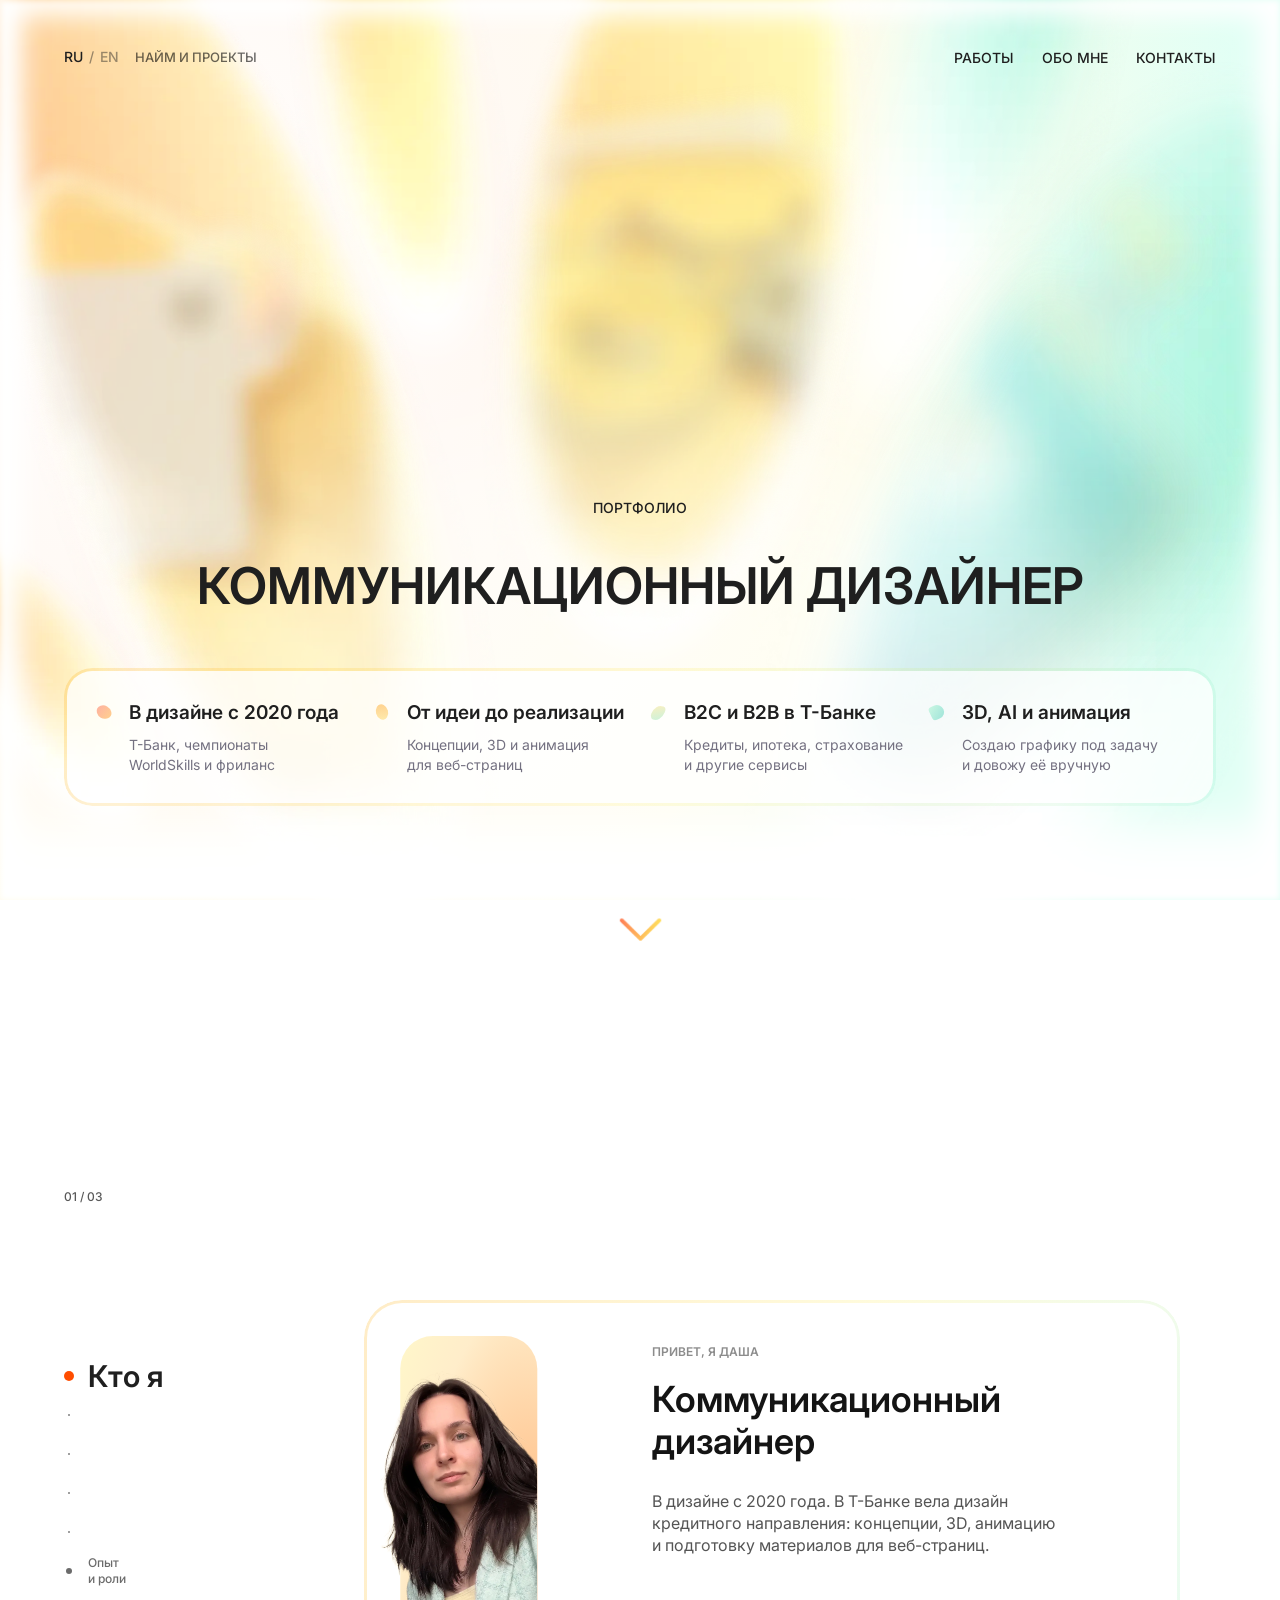
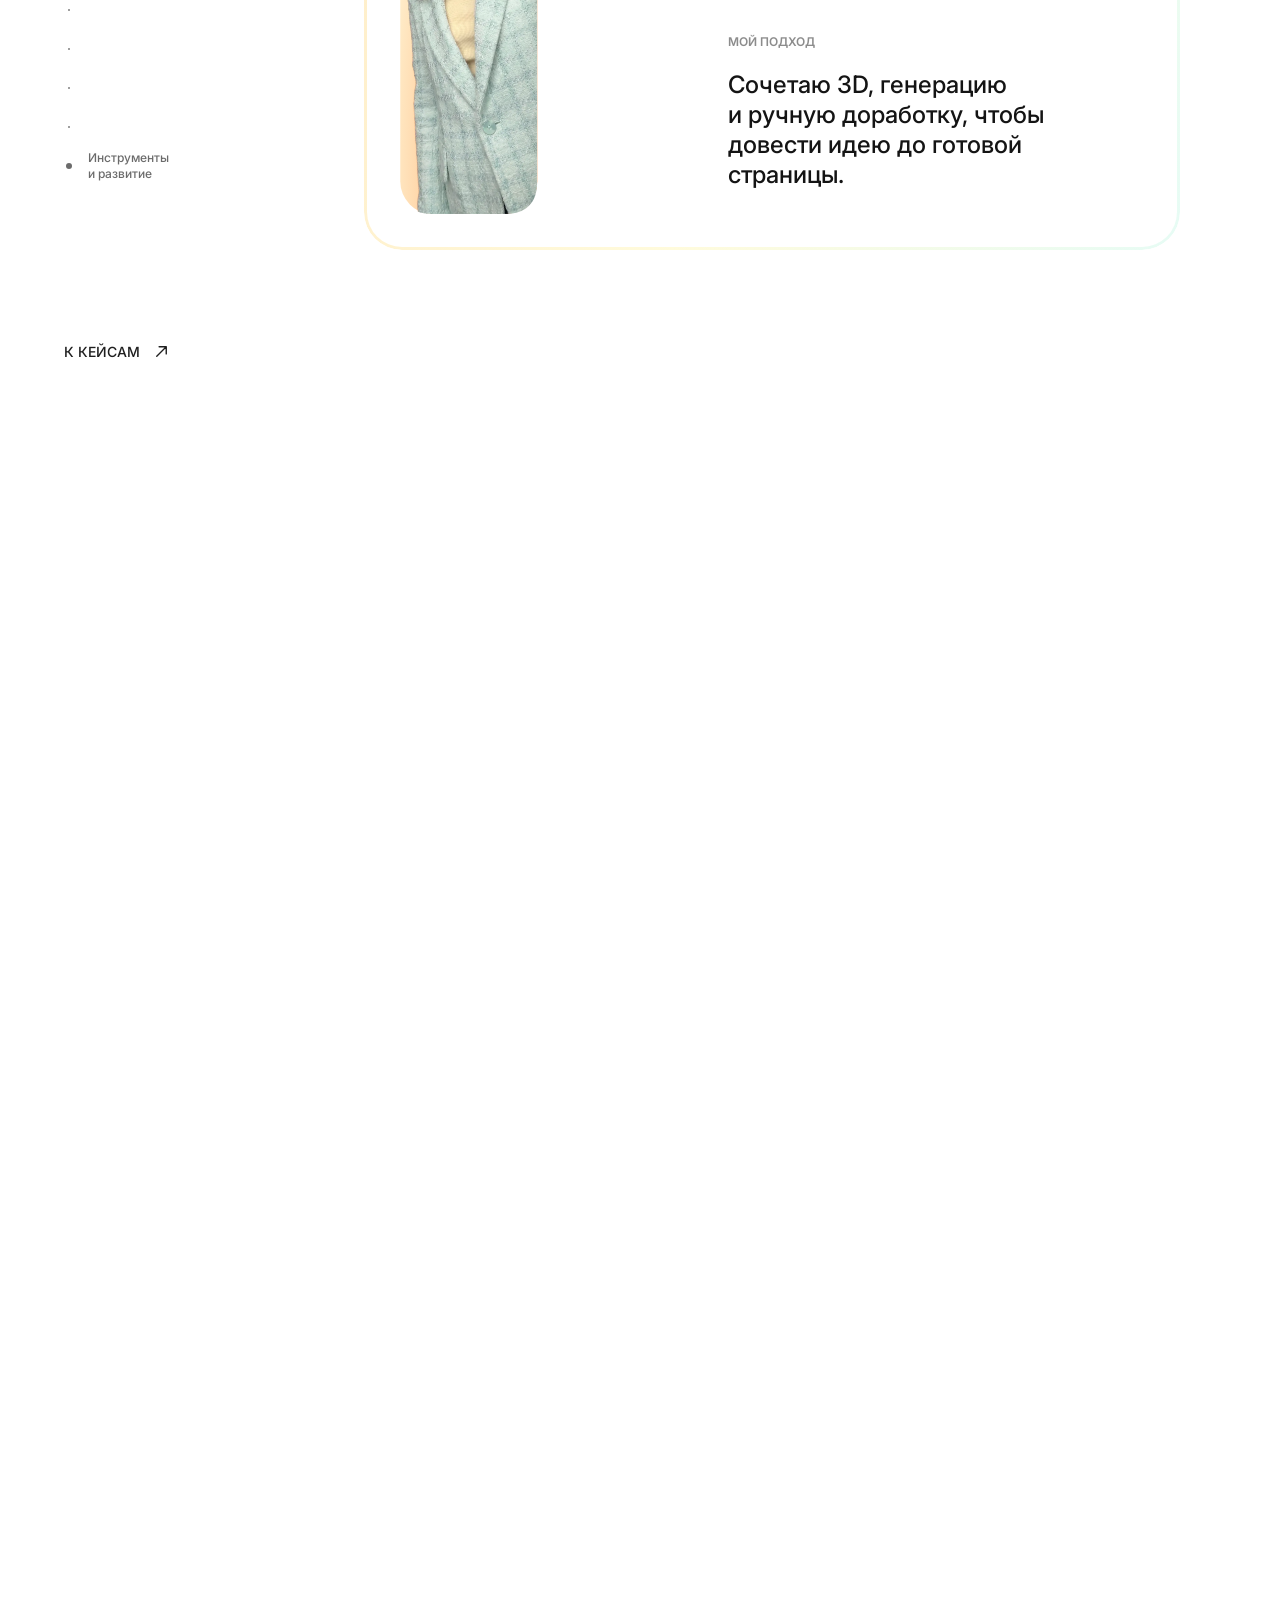
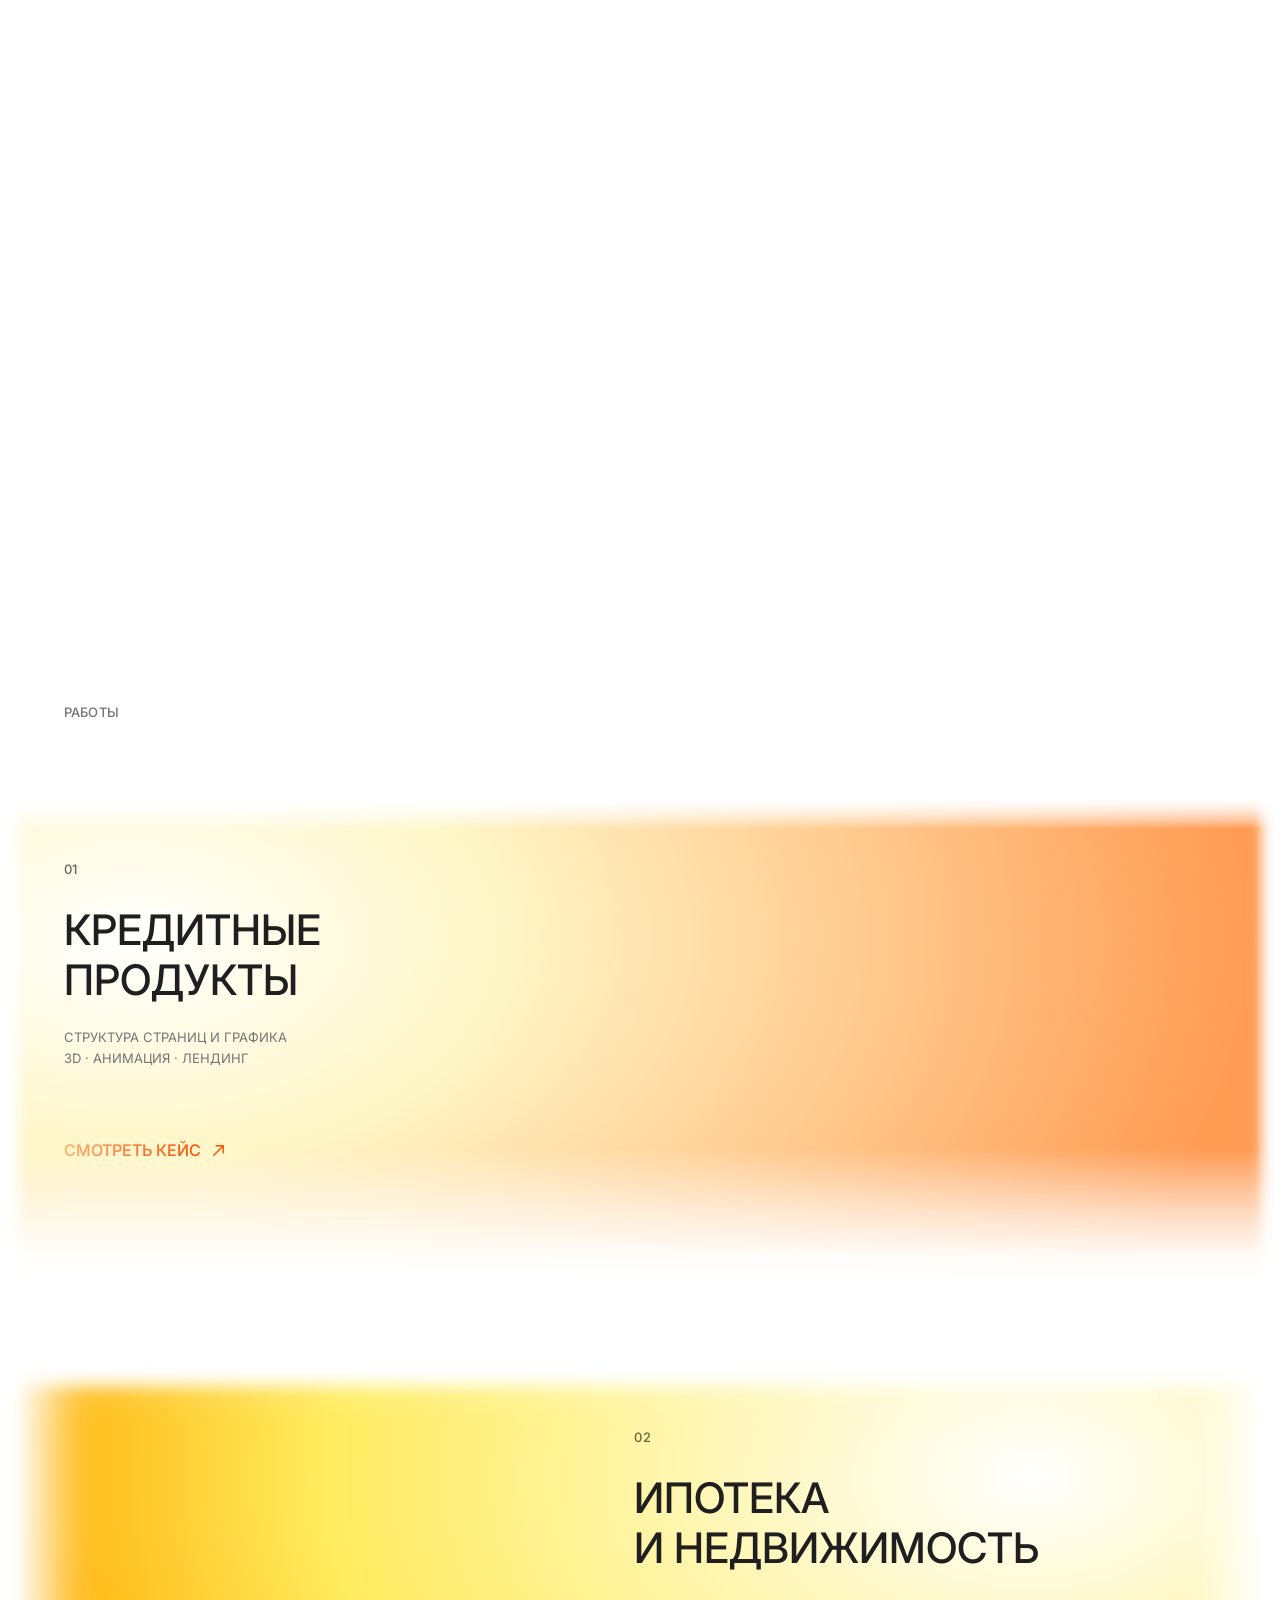
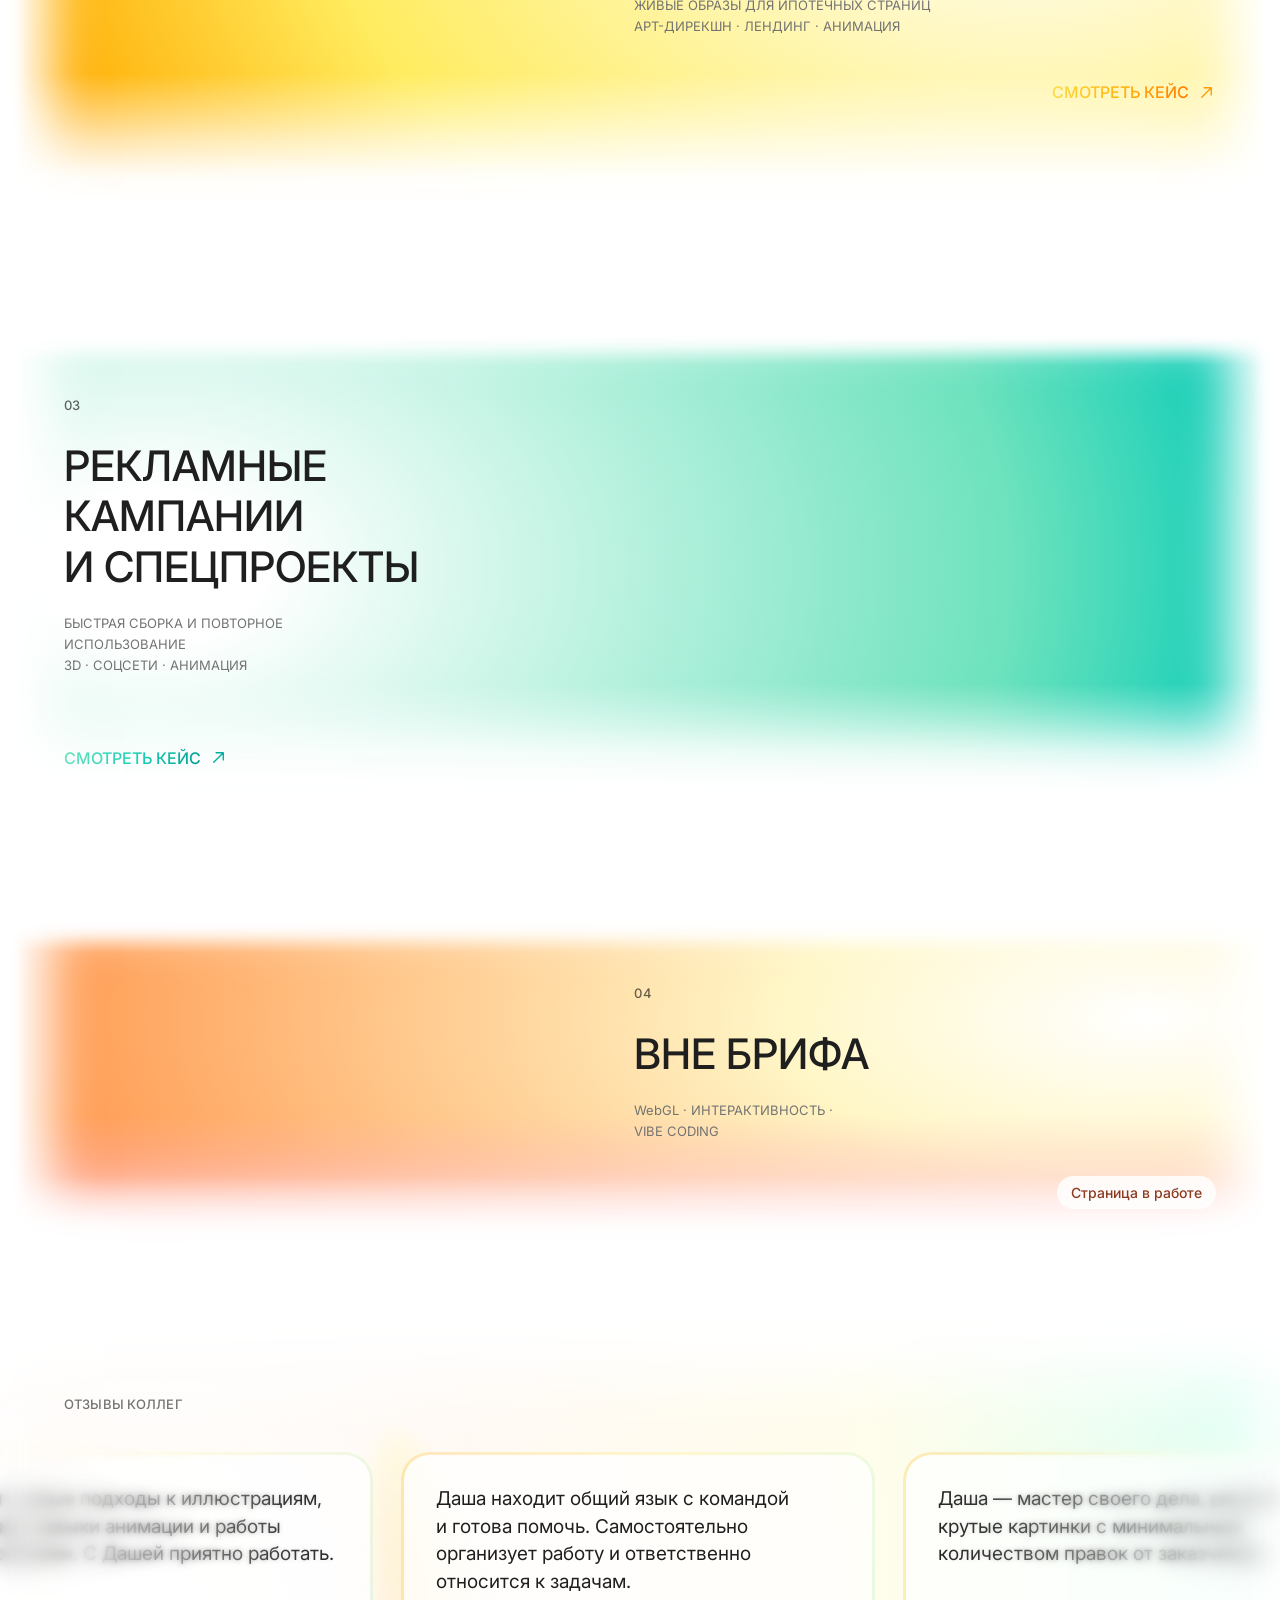
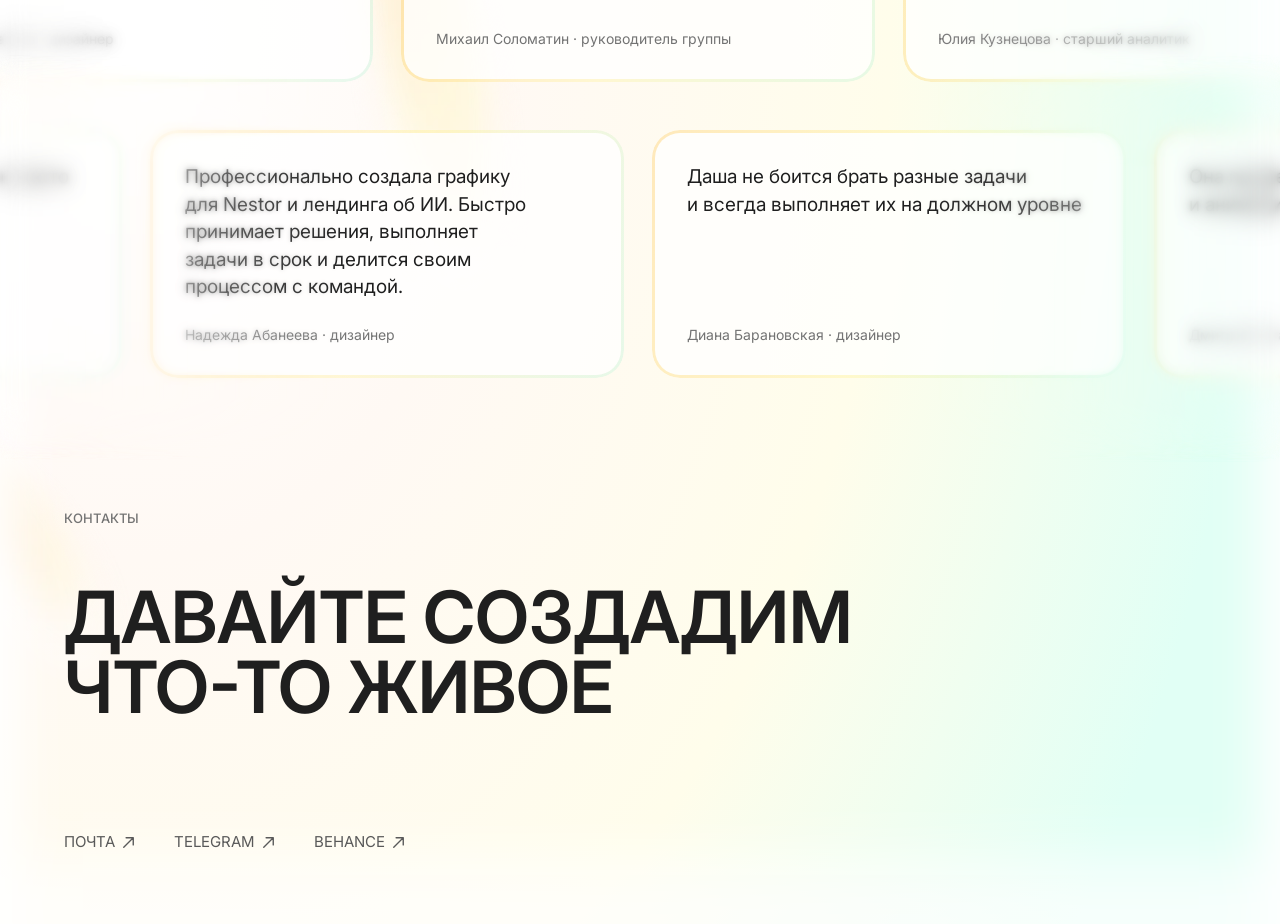
==== index.html @ 40bb6a9c "Defer case videos until they approach the viewport preload="metadata" made the page open ~9 video re" ====
<!doctype html>
<html lang="ru">
<head>
  <meta charset="UTF-8">
  <meta name="viewport" content="width=device-width, initial-scale=1.0">
  <meta name="description" content="Дарья — коммуникационный дизайнер. Концепции, 3D и анимация для веб-страниц. Опыт с 2020 года; дизайн кредитного направления Т-Банка.">
  <title>Дарья — коммуникационный и графический дизайнер</title>
  <link rel="preconnect" href="https://fonts.googleapis.com">
  <link rel="preconnect" href="https://fonts.gstatic.com" crossorigin>
  <link href="https://fonts.googleapis.com/css2?family=Inter:wght@400;500;600;700&display=swap" rel="stylesheet">
  <link rel="stylesheet" href="portfolio.css?v=jl-interactive-36">

</head>
<body class="portal-redesign">
  <svg aria-hidden="true" focusable="false" width="0" height="0" style="position:absolute;width:0;height:0;overflow:hidden">
    <defs>
      <filter id="about-frame-transition-blur" x="-10%" y="-20%" width="120%" height="140%" color-interpolation-filters="sRGB">
        <feGaussianBlur stdDeviation="0 0"></fegaussianblur>
      </filter>
    </defs>
  </svg>

  <main>
    <section class="hero portal-hero" id="top"><div class="portal-art" aria-hidden="true"><div class="portal-stage"><img decoding="async" class="portal-asset" src="assets/portals/full-hero-16-189-lossless.webp?v=portals-6" alt="" style="left:-100.62264251708984px;top:574.0911865234375px;width:310.7425231933594px;height:auto"><img decoding="async" class="portal-asset" src="assets/portals/full-hero-16-187-lossless.webp?v=portals-6" alt="" style="left:290.14019775390625px;top:-290.9948425292969px;width:297.49560546875px;height:auto"><img decoding="async" class="portal-asset" src="assets/portals/full-hero-16-188-lossless.webp?v=portals-6" alt="" style="left:871.2649536132812px;top:-390.8916320800781px;width:457.23284912109375px;height:auto"><img decoding="async" class="portal-asset" src="assets/portals/full-hero-14-114-lossless.webp?v=portals-6" alt="" style="left:-51.294349670410156px;top:-142.499755859375px;width:613.6721801757812px;height:auto"><img decoding="async" class="portal-asset" src="assets/portals/full-hero-14-115-lossless.webp?v=portals-6" alt="" style="left:526.8807373046875px;top:-217.9937286376953px;width:485.7744140625px;height:auto"><img decoding="async" class="portal-asset" src="assets/portals/full-hero-14-116-lossless.webp?v=portals-6" alt="" style="left:821.8921508789062px;top:34.669395446777344px;width:754.0818481445312px;height:auto"><img decoding="async" fetchpriority="high" class="portal-asset" src="assets/portals/full-hero-16-222-lossless.webp?v=portals-6" alt="" style="left:53px;top:314px;width:1333px;height:auto"></div></div><nav class="nav shell" aria-label="Основная навигация"><div class="language-switch" role="group" aria-label="Язык"><button type="button" data-language="ru" aria-pressed="true" lang="ru" aria-label="Русский">RU</button><span aria-hidden="true">/</span><button type="button" data-language="en" aria-pressed="false" lang="en" aria-label="English">EN</button></div><p class="nav__meta">НАЙМ И ПРОЕКТЫ</p><div class="nav__links"><a href="#work">РАБОТЫ</a><a href="#about">ОБО МНЕ</a><a href="#contact">КОНТАКТЫ</a></div></nav><p class="portal-eyebrow">ПОРТФОЛИО</p><h1 class="portal-title">КОММУНИКАЦИОННЫЙ ДИЗАЙНЕР</h1><ul class="hero-highlights" aria-label="Опыт и сильные стороны"><li><strong>В дизайне с 2020 года</strong><span>Т-Банк, чемпионаты WorldSkills и фриланс</span></li><li><strong>От идеи до реализации</strong><span>Концепции, 3D и анимация для веб-страниц</span></li><li><strong>B2C и B2B в Т-Банке</strong><span>Кредиты, ипотека, страхование и другие сервисы</span></li><li><strong>3D, AI и анимация</strong><span>Создаю графику под задачу и довожу её вручную</span></li></ul><a class="portal-down" href="#about" aria-label="Перейти к разделу обо мне"><svg class="portal-down-icon" viewBox="0 0 45 25" width="45" height="25" aria-hidden="true"><defs><linearGradient id="portal-arrow-gradient" x1="0" y1="0" x2="45" y2="16" gradientUnits="userSpaceOnUse"><stop stop-color="#ff7956"/><stop offset="1" stop-color="#ffec5f"/></lineargradient></defs><path d="M3 3 22.5 22 42 3" fill="none" stroke="url(#portal-arrow-gradient)" stroke-width="4" stroke-linecap="round" stroke-linejoin="round"/></svg></a></section>

    <section class="about shell portal-old-about" id="about-original">
      <p class="eyebrow">ABOUT</p>
      <div class="about__content">
        <h1 class="about__statement" aria-label="Я создаю визуальную коммуникацию для цифровых продуктов — от статичных кампаний до анимации, 3D и интерактивных веб-проектов"><span class="about-line">Я создаю визуальную</span><span class="about-line">коммуникацию для цифровых</span><span class="about-line">продуктов — от статичных</span><span class="about-line">кампаний до анимации, 3D</span><span class="about-line">и интерактивных веб-проектов</span></h1>
        <div class="about__experience"><p><strong>2 года 5 месяцев в Т-Банке</strong><br>Лендинги и графика в команде с продуктом, редакторами, SEO и разработкой</p><p>До этого — фриланс: айдентика, веб, презентации и иллюстрации</p><details><summary>Как со мной работали</summary><blockquote><p>Даша анализирует задачу и предлагает несколько вариантов решения, учитывая требования и ограничения</p><cite>Виктория Потапова · редактор интерфейсов</cite></blockquote></details></div>
        <a class="about__work-link" href="#work"><span class="about__work-content"><span class="about__work-label">К РАБОТАМ</span><svg class="about__arrow" viewBox="0 0 24 24" aria-hidden="true"><path d="M6 18 18 6M9 6h9v9"/></svg></span></a>
      </div>
    </section>

    <section class="inspiration shell">
      <p class="eyebrow">TOOLS &amp; CAPABILITIES</p>
      <h2 class="capabilities__title">FOUR DIRECTIONS<br>I WORK IN</h2>
      <div class="capabilities">
        <article tabindex="0"><span>01</span><h3>VISUAL<br>SYSTEMS</h3><p>Мастер-креативы и адаптации: от общего образа кампании до графики для отдельных страниц</p><div class="capability-tools" aria-label="Инструменты: AI, Figma, Adobe Creative Cloud"><img loading="lazy" decoding="async" src="assets/icons/tool-openai-figma.webp" alt="AI"><img loading="lazy" decoding="async" src="assets/icons/tool-figma-figma.webp" alt="Figma"><img loading="lazy" decoding="async" src="assets/icons/tool-cc-figma.webp" alt="Adobe Creative Cloud"></div></article>
        <article tabindex="0"><span>02</span><h3>3D / CGI</h3><p>Предметные и интерьерные сцены: моделирование, материалы, свет и финальная обработка</p><div class="capability-tools" aria-label="Инструменты: Blender, Photoshop, Adobe Creative Cloud"><img loading="lazy" decoding="async" src="assets/icons/tool-blender-figma.webp" alt="Blender"><img loading="lazy" decoding="async" src="assets/icons/tool-photoshop-figma.webp" alt="Photoshop"><img loading="lazy" decoding="async" src="assets/icons/tool-cc-figma.webp" alt="Adobe Creative Cloud"></div></article>
        <article tabindex="0"><span>03</span><h3>АНИМАЦИЯ<br>DESIGN</h3><p>Кинетическая типографика, микроанимация, объясняющие ролики и контент для соцсетей</p><div class="capability-tools" aria-label="Инструменты: Blender, AI, Codex"><img loading="lazy" decoding="async" src="assets/icons/tool-blender-figma.webp" alt="Blender"><img loading="lazy" decoding="async" src="assets/icons/tool-openai-figma.webp" alt="AI"><img loading="lazy" decoding="async" src="assets/icons/tool-codex-figma.webp" alt="Codex"></div></article>
        <article tabindex="0"><span>04</span><h3>INTERACTIVE<br>/ AI</h3><p>Интерактивные веб-прототипы и работа с AI-изображениями — от генерации до ручной доработки</p><div class="capability-tools" aria-label="Инструменты: Codex, AI, Figma"><img loading="lazy" decoding="async" src="assets/icons/tool-codex-figma.webp" alt="Codex"><img loading="lazy" decoding="async" src="assets/icons/tool-openai-figma.webp" alt="AI"><img loading="lazy" decoding="async" src="assets/icons/tool-figma-figma.webp" alt="Figma"></div></article>
      </div>
    </section>


    <section class="resume-desktop portal-resume" id="resume" aria-label="Обо мне">
      <article class="resume-chapter" data-chapter="0">
        <div class="resume-side"><p class="resume-count">01 / 03</p><div class="resume-nav"></div><div class="resume-side-title"><h2>КТО Я</h2><p>КОММУНИКАЦИОННЫЙ<br>ДИЗАЙНЕР</p></div><a class="resume-cases-link" href="#work"><span>К КЕЙСАМ</span><span class="resume-link-arrow">↗</span></a></div>
        <div class="resume-card resume-card--identity"><div class="resume-portrait-group" aria-label="Портрет дизайнера"><div class="resume-portrait resume-portrait--base"><img loading="lazy" decoding="async" src="assets/about-portrait-003-lossless.webp" alt=""></div><div class="resume-portrait resume-portrait--extension" aria-hidden="true"></div></div><p class="resume-kicker">ПРИВЕТ, Я ДАША</p><h3>Коммуникационный<br>дизайнер</h3><p class="resume-body">В дизайне с 2020 года. В Т-Банке вела дизайн кредитного направления: концепции, 3D, анимацию и подготовку материалов для веб-страниц.</p><div class="resume-principle"><p class="resume-principle__label">МОЙ ПОДХОД</p><p class="resume-principle__copy">Сочетаю 3D, генерацию и ручную доработку, чтобы довести идею до готовой страницы.</p></div></div>
      </article>
      <article class="resume-chapter" data-chapter="1">
        <div class="resume-side"><p class="resume-count">02 / 03</p><div class="resume-nav"></div><div class="resume-side-title"><h2>ОПЫТ<br>И РОЛИ</h2></div><a class="resume-cases-link" href="#work"><span>К КЕЙСАМ</span><span class="resume-link-arrow">↗</span></a></div>
        <div class="resume-card resume-card--experience"><svg class="experience-network" viewBox="0 0 816 550" aria-hidden="true" focusable="false"><path d="M256 188 C285 188 280 194 306 194"/><path d="M400 368 C426 368 420 390 446 390"/><path class="experience-network__journey" d="M132 240 C132 310 312 262 312 330"/></svg><h3>Опыт и профессиональный путь</h3><div class="experience-period experience-period--bank"><div class="experience-period__identity"><span class="experience-period__dot"></span><h4>Т‑Банк</h4><p>Май 2024 — сент. 2026</p></div><div class="experience-period__content"><p class="experience-period__summary">Дизайн кредитного направления</p><p class="experience-period__detail">Развивала концепции, создавала 3D и анимацию. Согласовывала решения с продуктом, маркетингом и разработчиками.</p></div></div><div class="experience-period experience-period--championships"><div class="experience-period__identity"><span class="experience-period__dot"></span><h4>WorldSkills</h4><p>Фев. 2023 — май 2024</p></div><div class="experience-period__content"><p class="experience-period__summary">Победительница WorldSkills — 2023</p><p class="experience-period__detail">Всероссийский этап, графический дизайн. Готовила участников, вела лекции по Blender; один стал призёром на городском уровне.</p></div></div><div class="experience-period experience-period--freelance"><div class="experience-period__identity"><span class="experience-period__dot"></span><h4>Фриланс</h4><p>Март 2020 — май 2024</p></div><div class="experience-period__content"><p class="experience-period__summary">Концепции, графика, 3D и анимация</p><p class="experience-period__detail">Разрабатывала концепции и графику по брифам: композицию, типографику, 3D, анимацию, иллюстрации и комиксы.</p></div></div></div>
      </article>

      <article class="resume-chapter" data-chapter="2">
        <div class="resume-side"><p class="resume-count">03 / 03</p><div class="resume-nav"></div><div class="resume-side-title"><h2>ИНСТРУМЕНТЫ<br>И РАЗВИТИЕ</h2></div><a class="resume-cases-link" href="#work"><span>К КЕЙСАМ</span><span class="resume-link-arrow">↗</span></a></div>
        <div class="resume-card resume-card--practice"><div class="practice-tool-column" aria-label="Основные инструменты. Прокручивайте вертикально"><div class="resume-stack"><button data-tool="Figma" data-description="Проектирую структуру страниц, собираю макеты и проверяю сценарии интерфейса"><img loading="lazy" decoding="async" src="assets/icons/tool-figma-figma.webp" alt="Figma"></button><button data-tool="Blender" data-description="Моделирую, настраиваю материалы и свет, подготавливаю сцены и рендеры"><img loading="lazy" decoding="async" src="assets/icons/tool-blender-figma.webp" alt="Blender"></button><button data-tool="Photoshop" data-description="Финализирую 3D-рендеры и AI-изображения: правлю детали, собираю композицию и готовлю графику для веба"><img loading="lazy" decoding="async" src="assets/icons/tool-photoshop-figma.webp" alt="Photoshop"></button><button data-tool="Adobe Creative Cloud" data-description="Создаю и финализирую анимацию в After Effects и Premiere Pro; готовлю видео для веба"><img loading="lazy" decoding="async" src="assets/icons/tool-cc-figma.webp" alt="Adobe Creative Cloud"></button><button data-tool="Codex" data-description="Готовлю и правлю промпты для визуальных генераций и прототипирую интерактивные сцены"><img loading="lazy" decoding="async" src="assets/icons/tool-codex-figma.webp" alt="Codex"></button><button data-tool="Claude Code" data-description="Оптимизирую код и создаю интерактивные сцены на WebGL"><img loading="lazy" decoding="async" src="assets/icons/tool-claude-code-figma.png" alt="Claude Code"></button><button data-tool="AI" data-description="Генерирую изображения в Nano Banana и анимацию в Seedance AI; дорабатываю материалы вручную"><img loading="lazy" decoding="async" src="assets/icons/tool-openai-figma.webp" alt="AI"></button></div></div><div class="practice-main"><p class="practice-overline">ПРАКТИКА И ВЕКТОР</p><h3>Инструменты под задачу</h3><div class="tool-description"><strong>PHOTOSHOP</strong><p>Финализирую 3D-рендеры и AI-изображения: правлю детали, собираю композицию и готовлю графику для веба</p></div></div><div class="practice-next"><p class="next-label">ОСВАИВАЮ ДАЛЬШЕ</p><h4>Интерактивность<br>и процедурная графика</h4><p class="next-copy">Framer — для интерактивных сценариев<br>Houdini — для сложной графики и 3D</p></div></div>
      </article>
    </section>

    <section class="cases" id="work" aria-label="Избранные проекты">
      <p class="eyebrow cases__heading shell">РАБОТЫ</p>
      <article class="case case--shared-fade">
<div class="case__copy"><p class="eyebrow">01</p><h2><span>КРЕДИТНЫЕ</span><span>ПРОДУКТЫ</span></h2><p class="case__meta">СТРУКТУРА СТРАНИЦ И ГРАФИКА<br>3D · АНИМАЦИЯ · ЛЕНДИНГ</p><button class="case__details" type="button" aria-controls="credit-products-case" aria-expanded="false"><span>СМОТРЕТЬ КЕЙС</span><svg class="about__arrow" viewBox="0 0 24 24" aria-hidden="true"><path d="M6 18 18 6M9 6h9v9"/></svg></button></div>
        <div class="case__media media-one"><video class="case__video" muted playsinline preload="none" aria-label="Видео кейса Кредитные продукты"><source src="assets/videos/credit-user-4567-alpha.webm" type="video/webm"></video></div>
      </article>
      <article class="case case--reverse">
        <div class="case__copy"><p class="eyebrow">02</p><h2><span>ИПОТЕКА</span><span>И НЕДВИЖИМОСТЬ</span></h2><p class="case__meta case__meta--mortgage">ЖИВЫЕ ОБРАЗЫ ДЛЯ ИПОТЕЧНЫХ СТРАНИЦ<br>АРТ-ДИРЕКШН · ЛЕНДИНГ · АНИМАЦИЯ</p></div>
        <div class="case__media media-two"><video class="case__video" muted playsinline preload="none" aria-label="Видео кейса Ипотека и недвижимость"><source src="assets/videos/mortgage-user-keyed-1080p.webm" type="video/webm"></video><video class="case__video-fade" muted playsinline preload="none" aria-hidden="true"><source src="assets/videos/mortgage-user-keyed-1080p.webm" type="video/webm"></video></div>
        <button class="case__details case__details--edge" type="button" aria-controls="real-estate-case" aria-expanded="false"><span>СМОТРЕТЬ КЕЙС</span><svg class="about__arrow" viewBox="0 0 24 24" aria-hidden="true"><path d="M6 18 18 6M9 6h9v9"/></svg></button>
      </article>
      <article class="case">
        <div class="case__copy"><p class="eyebrow">03</p><h2><span>РЕКЛАМНЫЕ</span><span>КАМПАНИИ</span><span>И СПЕЦПРОЕКТЫ</span></h2><p class="case__meta">БЫСТРАЯ СБОРКА И ПОВТОРНОЕ ИСПОЛЬЗОВАНИЕ<br>3D · СОЦСЕТИ · АНИМАЦИЯ</p><button class="case__details" type="button" aria-controls="special-projects-case" aria-expanded="false"><span>СМОТРЕТЬ КЕЙС</span><svg class="about__arrow" viewBox="0 0 24 24" aria-hidden="true"><path d="M6 18 18 6M9 6h9v9"/></svg></button></div>
        <div class="case__media media-three"><video class="case__video" muted playsinline preload="none" aria-label="Видео кейса Страхование"><source src="assets/videos/insurance-user-keyed-1080p.webm" type="video/webm"></video></div>
      </article>
      <article class="case case--reverse case--interactive">
        <div class="case__copy">
          <p class="eyebrow">04</p><h2>ВНЕ БРИФА</h2>
          <p class="case__meta">WebGL · ИНТЕРАКТИВНОСТЬ · VIBE CODING</p>
        </div>
        <div class="case__media"><iframe class="case__webgl" src="jl-interactive.html?preview=8" title="WebGL-превью JL Interactive" loading="lazy" tabindex="-1"></iframe></div>
        <span class="case__details case__details--edge case__status">Страница в работе</span>
      </article>
    </section>

    <footer class="contact shell footer-contact" id="contact">
<div class="footer-portals" aria-hidden="true"><img decoding="async" src="assets/portals/full-about-14-114-lossless.webp" alt="" style="left:-10%;top:180px;width:clamp(350px,43vw,620px)" loading="lazy"><img decoding="async" src="assets/portals/full-about-14-115-lossless.webp" alt="" style="left:32%;top:140px;width:clamp(270px,34vw,490px)" loading="lazy"><img decoding="async" src="assets/portals/full-about-14-116-lossless.webp" alt="" style="left:64%;top:290px;width:clamp(390px,53vw,760px)" loading="lazy"><img decoding="async" src="assets/portals/full-about-16-189-lossless.webp" alt="" style="left:-8%;top:700px;width:240px" loading="lazy"><img decoding="async" src="assets/portals/full-about-16-187-lossless.webp" alt="" style="left:25%;top:90px;width:220px" loading="lazy"><img decoding="async" src="assets/portals/full-about-16-188-lossless.webp" alt="" style="left:70%;top:50px;width:300px" loading="lazy"></div><section class="footer-reviews" id="reviews" aria-labelledby="footer-reviews-title"><h2 id="footer-reviews-title" class="footer-reviews__heading">Отзывы коллег</h2><div class="footer-reviews__row" tabindex="0" aria-label="Строка отзывов 1"><div class="footer-reviews__track"><article class="footer-review-card" tabindex="0"><blockquote><p>Даша находит общий язык с командой и готова помочь. Самостоятельно организует работу и ответственно относится к задачам.</p><cite>Михаил Соломатин · руководитель группы</cite></blockquote></article><article class="footer-review-card" tabindex="0"><blockquote><p>Даша — мастер своего дела, рисует крутые картинки с минимальным количеством правок от заказчиков.</p><cite>Юлия Кузнецова · старший аналитик</cite></blockquote></article><article class="footer-review-card" tabindex="0"><blockquote><p>Даша анализирует задачу и предлагает несколько вариантов решения, учитывая требования и ограничения</p><cite>Виктория Потапова · редактор интерфейсов</cite></blockquote></article><article class="footer-review-card" tabindex="0"><blockquote><p>Находит новые подходы к иллюстрациям, развивает навыки анимации и работы с материалами. С Дашей приятно работать.</p><cite>Анна Талапова · дизайнер</cite></blockquote></article></div></div><div class="footer-reviews__row" tabindex="0" aria-label="Строка отзывов 2"><div class="footer-reviews__track"><article class="footer-review-card" tabindex="0"><blockquote><p>Профессионально создала графику для Nestor и лендинга об ИИ. Быстро принимает решения, выполняет задачи в срок и делится своим процессом с командой.</p><cite>Надежда Абанеева · дизайнер</cite></blockquote></article><article class="footer-review-card" tabindex="0"><blockquote><p>Даша не боится брать разные задачи и всегда выполняет их на должном уровне</p><cite>Диана Барановская · дизайнер</cite></blockquote></article><article class="footer-review-card" tabindex="0"><blockquote><p>Она профессионально работает с графикой и анимацией, уделяя внимание деталям</p><cite>Дмитрий Богатырев · дизайнер</cite></blockquote></article><article class="footer-review-card" tabindex="0"><blockquote><p>Создаёт сильные визуалы, которые часто становятся примером для других дизайнеров. Отлично справляется с графическими задачами.</p><cite>Пётр Михайленко · дизайнер</cite></blockquote></article></div></div></section>
      <p class="eyebrow">КОНТАКТЫ</p>
      <h2>ДАВАЙТЕ СОЗДАДИМ<br>ЧТО-ТО ЖИВОЕ</h2>
      <div class="contact__links"><a href="mailto:koteikakarl@gmail.com">ПОЧТА ↗</a><a href="https://t.me/HeygoV" target="_blank" rel="noopener noreferrer">TELEGRAM ↗</a><a href="https://www.behance.net/karlkot" target="_blank" rel="noopener noreferrer">BEHANCE ↗</a></div>
    </footer>
  </main>

  <section class="case-study" id="credit-products-case" role="dialog" aria-modal="true" tabindex="-1" aria-label="Кейс «Кредитные продукты»" hidden>
    <div class="case-study__scroll">
      <header class="case-study__hero case-study__tracked" id="credit-overview">
        <div class="case-study__hero-copy">
          <h1>КРЕДИТНЫЕ<br>ПРОДУКТЫ</h1>
          <p class="case-study__lead">Вела дизайн кредитного направления: развивала концепции, создавала 3D и анимацию для веб-страниц. В автокредитах вместе с редактором обновила структуру.</p>
        </div>
        <div class="case-study__hero-media case__media media-one">
          <video class="case__video" muted playsinline preload="none" aria-label="Видео кейса Кредитные продукты"><source src="assets/videos/credit-user-4567-alpha.webm" type="video/webm"></video>
        </div>
      </header>

      <div class="case-study__body">
        <aside class="case-study__rail">
          <button class="case-study__close" type="button" aria-label="Закрыть кейс"><span>←</span> К КЕЙСАМ</button>
          <nav class="resume-nav case-study__nav" aria-label="Навигация по кейсу">
            <button class="is-active" type="button" data-target="credit-task">Контекст</button>
            <button type="button" data-target="credit-process">Процесс</button>
            <button type="button" data-target="credit-motion">Анимация</button>
            <button type="button" data-target="credit-gallery">Галерея</button>
          </nav>
        </aside>

        <div class="case-study__content">
        <section class="case-study__section case-study__tracked" id="credit-task">
          <div class="case-study__section-copy">
            <div class="case-context"><p><strong>Моя работа</strong> · Концепции, 3D-иллюстрации и анимация для кредитных страниц. Готовила материалы к интеграции и проверяла результат с разработчиками. Участвовала в A/B-тестированиях с продуктовой командой.</p><p><strong>Публикация</strong> · Страницы и материалы опубликованы. У завершённых кампаний контент по текущим ссылкам мог измениться.</p></div>
            <h2>Задача и исходные материалы</h2><ul class="case-highlights"><li><strong>Инициатива в структуре</strong><span>Пересобрала автокредиты вместе с редактором</span></li><li><strong>От макета до страницы</strong><span>Концепция, графика и подготовка к публикации</span></li><li><strong>Опубликованное решение</strong><span>Страница с переходом к форме заявки</span></li></ul>
            <p class="case-study__intro">Создавала собственные и развивала готовые концепции с учётом задачи, фирменного стиля и аудитории. Готовила 3D, анимацию и материалы для страниц; вместе с редактором уточняла структуру.</p>
            <div class="case-task-media" aria-label="Графические композиции для продуктовых страниц">
              <figure class="case-task-media__main"><img loading="lazy" decoding="async" src="assets/cases/credit-overview-main.webp" alt="Композиция со щитом и символами финансовых продуктов"></figure>
              <figure class="case-task-media__detail"><img loading="lazy" decoding="async" src="assets/cases/credit-overview-detail-lossless.webp" alt="Графическая деталь страницы"></figure>
              <figure class="case-task-media__motion"><img loading="lazy" decoding="async" src="assets/cases/credit-overview-motion.webp" alt="Кадр анимационной сцены"></figure>
            </div>
          </div>
        </section>

        <section class="case-study__section case-study__tracked" id="credit-process">
          <div class="case-study__section-copy">
            <h2>От задачи к готовой странице</h2>
              <p class="case-study__intro">В кредитной команде участвовала в A/B-тестированиях совместно с продуктовой командой. Подробности экспериментов защищены NDA.</p>
            <div class="case-process" aria-label="Процесс редизайна">
              <div class="case-process__plate" aria-hidden="true"></div>
              <svg class="case-process__network" aria-hidden="true"></svg>
              <article class="process-card process-card--audit" data-node="audit"><span>АУДИТ</span><h3>Уточнила задачу</h3><p>Контент и ограничения страницы</p></article>
              <article class="process-card process-card--composition" data-node="composition"><span>КОМПОЗИЦИЯ</span><h3>Собрала страницу</h3><p>Порядок блоков и визуальные акценты</p></article>
              <article class="process-card process-card--system" data-node="system"><span>ВИЗУАЛЬНАЯ СИСТЕМА</span><h3>Развила образ</h3><p>От исходного креатива к 3D-сценам</p></article>
              <article class="process-card process-card--implementation" data-node="implementation"><span>ПРОВЕРКА</span><h3>Подготовила анимацию</h3><p>Сценарий движения для страницы</p></article>
              <article class="process-chip process-chip--limits" data-node="limits"><span>ОГРАНИЧЕНИЯ</span><p>Что уже работает</p></article>
              <article class="process-chip process-chip--key" data-node="key"><span>ОБРАЗ КАМПАНИИ</span><p>Образ продукта</p></article>
              <article class="process-chip process-chip--motion" data-node="motion"><span>АНИМАЦИЯ</span><p>Сценарий движения</p></article>
              <span class="case-process__production" data-node="production">МАТЕРИАЛЫ</span>
            </div>
          <div class="case-outcome"><h3>Автокредиты: инициировала обновление структуры</h3><p>Задача началась с обновления графики, но я предложила пересмотреть и структуру страницы. Вместе с редактором убрали повторяющиеся иллюстрации, три неинформативные точки входа и лишние ссылки. Страница стала компактнее и сосредоточилась на подаче заявки.</p><p>Обновлённую страницу опубликовали. Заявку вынесли в отдельную форму продуктовой команды; на странице оставили переход к ней. В структуре чётче разделили виды автокредитов. Весной 2026 года после редизайна вырос переход к полной заявке. Конверсия в заявку по направлению автокредитов от производителей была на 52% выше, чем по остальным видам автокредитов.</p><a href="https://www.tbank.ru/loans/auto-loan/" target="_blank" rel="noopener noreferrer">Открыть страницу ↗</a></div>
</div>
        </section>

        <section class="case-study__section case-study__tracked" id="credit-motion">
          <div class="case-study__section-copy">
            <h2>Анимации для рекламных кампаний</h2><p class="case-study__intro">Создавала графику и анимацию для рекламных кампаний кредитных продуктов, в том числе для hero-секций веб-страниц. A/B-тест 2025 года показал рост конверсии в полную заявку; результат стал основанием для внедрения анимации в другие продукты. Согласовывала форматы с разработчиками и проверяла воспроизведение после интеграции.</p>
            <div class="case-motion" data-motion-slide="0">
              <div class="case-motion__node-backdrop" aria-hidden="true"><img loading="lazy" decoding="async" src="assets/cases/credit-motion-laptop.webp" alt=""></div>
              <div class="case-motion__viewport">
                <video class="case-motion__video is-active" muted loop playsinline preload="none"><source src="assets/videos/credit-case-hero.webm" type="video/webm"></video>
                <video class="case-motion__video" muted loop playsinline preload="none" aria-label="Кредитные карты с животными и светодиодами"><source src="assets/videos/credit-cards-diods.webm" type="video/webm"></video>
              </div>
              <div class="case-motion__controls" aria-label="Переключение анимаций">
                <button class="is-active" type="button" aria-label="Показать первую анимацию" aria-current="true"></button>
                <button type="button" aria-label="Показать карты с животными и светодиодами"></button>
              </div>
            </div>

          <p class="case-motion__caption">Вторая анимация с мерцающими картами использовалась в рекламной кампании на веб-страницах Т-Банка.</p>
          </div>
        </section>

        <section class="case-study__section case-study__section--gallery case-study__tracked" id="credit-gallery">
          <div class="case-study__section-copy">
            <h2>Опубликованные материалы кампаний</h2><p class="gallery-methods">Подбираю технику под задачу: собственное 3D или сочетание 3D и нейросетевой доработки. Летние креативы Platinum созданы для рекламной кампании 2025 года в комбинированной технике. Все работы использовались на веб-страницах Т-Банка, в том числе для рекламных и сезонных кампаний.</p>

            <div class="case-gallery scroll-gallery" style="--gallery-ratio:976/3309.998962" aria-label="Галерея графики кредитных продуктов">
              <div class="case-gallery__plate" aria-hidden="true"></div>
              <figure aria-describedby="gallery-caption-credit-1" class="case-gallery__item" style="--item-x:17.1107%;--item-y:0.000000%;--item-width:79.9403%;--item-ratio:780.217/393.355;--image-x:-11.64035%;--image-y:2.91594%;--image-width:133.03145%;--image-height:202.13242%;--image-rotation:0deg;--image-background:linear-gradient(157deg,#f8f8f8,#e7e7e7)"><img src="assets/cases/credit-gallery-6-figma.webp" alt="Автомобиль под жёлтым покрывалом со знаками процентов" width="780" height="393" loading="lazy" decoding="async"><figcaption class="case-gallery__caption" id="gallery-caption-credit-1">Автокредит</figcaption></figure>
              <figure aria-describedby="gallery-caption-credit-2" class="case-gallery__item" style="--item-x:0.1025%;--item-y:12.759881%;--item-width:62.2622%;--item-ratio:607.679/415;--image-x:0.00000%;--image-y:0.00000%;--image-width:100.00378%;--image-height:102.51108%;--image-rotation:0deg;--image-background:#f6f6f6"><img src="assets/cases/credit-gallery-beach.webp" alt="Кредитная карта в летней сцене" width="608" height="415" loading="lazy" decoding="async"><figcaption class="case-gallery__caption" id="gallery-caption-credit-2">Летняя рекламная кампания Platinum, 2025</figcaption></figure>
              <figure aria-describedby="gallery-caption-credit-3" class="case-gallery__item" style="--item-x:39.5492%;--item-y:26.173810%;--item-width:60.4331%;--item-ratio:589.827/522.023;--image-x:-11.14903%;--image-y:-13.00709%;--image-width:148.16870%;--image-height:128.85773%;--image-rotation:0deg;--image-background:linear-gradient(90deg,#fff29e,#ffdd2d)"><img src="assets/cases/credit-gallery-card-lossless.webp" alt="Композиция с кредитной картой" width="590" height="522" loading="lazy" decoding="async"><figcaption class="case-gallery__caption" id="gallery-caption-credit-3">Кредитная карта Platinum</figcaption></figure>
              <figure aria-describedby="gallery-caption-credit-4" class="case-gallery__item" style="--item-x:17.7254%;--item-y:42.821147%;--item-width:64.4467%;--item-ratio:629/429;--image-x:-20.93800%;--image-y:0.11189%;--image-width:162.31526%;--image-height:133.94662%;--image-rotation:0deg;--image-background:linear-gradient(118deg,#ffde83,#ff7f24)"><img src="assets/cases/credit-gallery-hero-lossless.webp" alt="Hero-композиция кредитной страницы" width="629" height="429" loading="lazy" decoding="async"><figcaption class="case-gallery__caption" id="gallery-caption-credit-4">Кредит наличными</figcaption></figure>
              <figure aria-describedby="gallery-caption-credit-5" class="case-gallery__item" style="--item-x:0.0000%;--item-y:56.658014%;--item-width:72.8484%;--item-ratio:711/456.011;--image-x:-17.29817%;--image-y:-10.10721%;--image-width:134.87159%;--image-height:115.91409%;--image-rotation:0deg;--image-background:linear-gradient(90deg,#ebf5ff,#94c2ff)"><img src="assets/cases/credit-gallery-cats.webp" alt="Иллюстрация платиновых карт" width="711" height="456" loading="lazy" decoding="async"><figcaption class="case-gallery__caption" id="gallery-caption-credit-5">Рекламная кампания Platinum</figcaption></figure>
              <figure aria-describedby="gallery-caption-credit-6" class="case-gallery__item" style="--item-x:35.1434%;--item-y:71.310884%;--item-width:64.0369%;--item-ratio:625/452;--image-x:-5.92000%;--image-y:0.00000%;--image-width:115.68000%;--image-height:111.50442%;--image-rotation:0deg;--image-background:linear-gradient(90deg,#ffedb8,#ff8c3d)"><img src="assets/cases/credit-gallery-water.webp" alt="Графика кредитного продукта у воды" width="625" height="452" loading="lazy" decoding="async"><figcaption class="case-gallery__caption" id="gallery-caption-credit-6">Летняя рекламная кампания Platinum, 2025</figcaption></figure>
              <figure aria-describedby="gallery-caption-credit-7" class="case-gallery__item" style="--item-x:0.1025%;--item-y:85.842641%;--item-width:68.4426%;--item-ratio:668/444.258;--image-x:-1.28892%;--image-y:-28.81434%;--image-width:101.28817%;--image-height:152.30001%;--image-rotation:0deg;--image-background:#f6f6f6"><img src="assets/cases/credit-gallery-phone.webp" alt="Синяя графическая сцена" width="668" height="444" loading="lazy" decoding="async"><figcaption class="case-gallery__caption" id="gallery-caption-credit-7">Заём до зарплаты</figcaption></figure>
              </div>
          </div>
        </section>
<nav class="case-next" aria-label="Другие работы"><h2>Другие работы</h2><div class="case-next__grid"><a class="case-next__link" href="#real-estate-case" data-next-case="real-estate-case"><span class="case-next__image case-next__image--mortgage"><span class="case-next__art"><img src="assets/cases/mortgage-navigation-source.webp" alt="" loading="lazy" decoding="async"></span></span><span class="case-next__caption"><span class="case-next__title">Ипотека и недвижимость</span><span class="case-next__arrow" aria-hidden="true">↗</span></span></a><a class="case-next__link" href="#special-projects-case" data-next-case="special-projects-case"><span class="case-next__image case-next__image--special"><span class="case-next__art"><img src="assets/cases/special-navigation-source.webp" alt="" loading="lazy" decoding="async"></span></span><span class="case-next__caption"><span class="case-next__title">Рекламные кампании и спецпроекты</span><span class="case-next__arrow" aria-hidden="true">↗</span></span></a></div></nav>
        </div>
      </div>
    </div>
  </section>

  <section class="case-study case-study--mortgage" id="real-estate-case" role="dialog" aria-modal="true" tabindex="-1" aria-label="Кейс «Ипотечные продукты и недвижимость»" hidden>
    <div class="case-study__scroll">
      <header class="case-study__hero case-study__tracked" id="mortgage-overview">
        <div class="case-study__hero-copy">
          <h1>ИПОТЕКА<br>И НЕДВИЖИМОСТЬ</h1>
          <p class="case-study__lead">Обновила графику и структуру ипотечных страниц: вместо пластиковых символов предложила живые домашние сцены и выделила приоритетные продукты.</p>
        </div>
        <div class="case-study__hero-media case__media media-two">
          <video class="case__video" muted playsinline preload="none" aria-label="Видео кейса Ипотека и недвижимость"><source src="assets/videos/mortgage-user-keyed-1080p.webm" type="video/webm"></video>
        </div>
      </header>

      <div class="case-study__body">
        <aside class="case-study__rail">
          <button class="case-study__close" type="button" aria-label="Закрыть кейс"><span>←</span> К КЕЙСАМ</button>
          <nav class="resume-nav case-study__nav" aria-label="Навигация по кейсу">
            <button class="is-active" type="button" data-target="mortgage-task">Контекст</button>
            <button type="button" data-target="mortgage-process">Процесс</button>
            <button type="button" data-target="mortgage-motion">Анимация</button>
            <button type="button" data-target="mortgage-gallery">Галерея</button>
          </nav>
        </aside>

        <div class="case-study__content">
          <section class="case-study__section case-study__tracked" id="mortgage-task">
            <div class="case-study__section-copy">
            <div class="case-context"><p><strong>Моя работа</strong> · Визуальное направление, 3D и анимация. Вместе с редактором перестроила блоки разводящей страницы и полностью обновила её графику. Участвовала в A/B-тестированиях с продуктовой командой.</p></div>
              <h2>От символа дома к жилому пространству</h2><ul class="case-highlights"><li><strong>Живые домашние сцены</strong><span>Новый визуальный подход для ипотечных продуктов</span></li><li><strong>Рост заявок</strong><span>После обновления ипотечных страниц</span></li><li><strong>Повторное использование</strong><span>Иллюстрации на ресурсах банка и в гайдах</span></li></ul>
              <p class="case-study__intro">Нужно было уйти от пластиковых 3D-объектов к более живой подаче, ориентированной на людей. Я предложила сцены со знакомыми домашними предметами: они связывали ипотечный продукт с реальным жильём и повседневной жизнью. Впоследствии A/B-тестирование показало значительный рост конверсии обновлённой страницы. Подробности и численные результаты защищены NDA.</p>
              <div class="mortgage-before-after" data-before-after style="--reveal:47.33%" aria-label="Сравнение иллюстраций до и после обновления">
                <img loading="lazy" decoding="async" class="mortgage-after-image" src="assets/cases/mortgage-after.webp" alt="Цельная интерьерная сцена после обновления">
                <div class="mortgage-before-layer" aria-hidden="true"><img loading="lazy" decoding="async" src="assets/cases/mortgage-before.webp" alt=""></div>
                <span class="comparison-handle" aria-hidden="true"><i></i></span>
                <input type="range" min="0" max="100" value="47.33" aria-label="Сравнить иллюстрации до и после">
              </div>
            <div class="case-outcome"><h3>Акценты под приоритеты продукта</h3><p>Вместе с редактором перестроила блоки разводящей страницы: выделили семейную ипотеку и ипотеку на вторичное жильё, дали им больше пространства как приоритетным направлениям продукта.</p><p>После редизайна время изучения страницы и глубина просмотра выросли по сравнению со старой версией. Также выросла конверсия в заявку на семейную ипотеку и вторичное жильё. Это результат обновления страниц в целом; вклад иллюстраций отдельно не измерялся. Иллюстрации повторно использовали на ресурсах банка и включили как примеры во внутренние гайды графики.</p><div class="case-publication-links"><a href="https://www.tbank.ru/mortgage/" target="_blank" rel="noopener noreferrer">После редизайна ↗</a><a href="https://web.archive.org/web/20241011113237/https://www.tbank.ru/mortgage/" target="_blank" rel="noopener noreferrer">До редизайна · архив ↗</a></div></div>
</div>
          </section>

          <section class="case-study__section case-study__tracked" id="mortgage-process">
            <div class="case-study__section-copy">
              <h2>Как развивала визуальное направление</h2>
              <p class="case-study__intro">В кредитной команде участвовала в A/B-тестированиях совместно с продуктовой командой. Подробности экспериментов защищены NDA.</p>
              <div class="case-process" aria-label="Процесс редизайна ипотечных продуктов">
                <div class="case-process__plate" aria-hidden="true"></div>
                <svg class="case-process__network" aria-hidden="true"></svg>
                <article class="process-card process-card--audit" data-node="audit"><span>ЗАДАЧА</span><h3>Выбрала новый подход</h3><p>Живые образы вместо пластиковых символов</p></article>
                <article class="process-card process-card--composition" data-node="composition"><span>КОМПОЗИЦИЯ</span><h3>Выбрала сюжеты</h3><p>Знакомые предметы и бытовые сцены</p></article>
                <article class="process-card process-card--system" data-node="system"><span>ВИЗУАЛЬНАЯ СИСТЕМА</span><h3>Связала продукты</h3><p>Объекты, 3D и единый ритм</p></article>
                <article class="process-card process-card--implementation" data-node="implementation"><span>ПРОВЕРКА</span><h3>Проверила на странице</h3><p>Адаптив, motion и продуктовый контекст</p></article>
                <article class="process-chip process-chip--limits" data-node="limits"><span>УСЛОВИЯ</span><p>Ставки и требования</p></article>
                <article class="process-chip process-chip--key" data-node="key"><span>ОБЪЕКТЫ</span><p>Образ недвижимости</p></article>
                <article class="process-chip process-chip--motion" data-node="motion"><span>АНИМАЦИЯ</span><p>Сценарий переходов</p></article>
                <span class="case-process__production" data-node="production">МАТЕРИАЛЫ</span>
              </div>
            </div>
          </section>

          <section class="case-study__section case-study__tracked" id="mortgage-motion">
            <div class="case-study__section-copy">
              <h2>Анимационный сценарий</h2>
              <div class="case-motion mortgage-motion" data-motion-slide="0" aria-label="Видео ипотечного продукта в макете ноутбука">
                <div class="case-motion__node-backdrop" aria-hidden="true"><img loading="lazy" decoding="async" src="assets/cases/credit-motion-laptop.webp" alt=""></div>
                <div class="case-motion__viewport">
                  <video class="case-motion__video is-active" muted loop playsinline preload="none"><source src="assets/videos/mortgage-motion-shield-alpha.webm" type="video/webm"></video>
                </div>
              </div>
              <p class="case-motion__caption">Анимационный вариант. На момент подготовки кейса его публикация не подтверждена.</p>
            </div>
          </section>

          <section class="case-study__section case-study__section--gallery case-study__tracked" id="mortgage-gallery">
            <div class="case-study__section-copy">
              <h2>Серия для ипотечных продуктов</h2><p class="gallery-methods">Для основной ипотечной страницы, вторичного жилья и новостроек создавала 3D-сцены с нуля: моделировала предметы и собирала композиции. Все работы использовались на веб-страницах Т-Банка.</p>

              <div class="case-gallery scroll-gallery mortgage-gallery" style="--gallery-ratio:976/3504.319947" aria-label="Галерея ипотечных продуктов и недвижимости">
              <div class="case-gallery__plate" aria-hidden="true"></div>
              <figure aria-describedby="gallery-caption-mortgage-1" class="case-gallery__item" style="--item-x:15.1639%;--item-y:0.000000%;--item-width:84.8101%;--item-ratio:827.747/321.031;--image-x:0.00000%;--image-y:0.00000%;--image-width:100.00000%;--image-height:100.00000%;--image-rotation:0deg;--image-background:linear-gradient(145deg,#fff9d8,#ffc928)"><img src="assets/cases/mortgage-gallery-2-lossless.webp" alt="Интерьерная сцена" width="828" height="321" loading="lazy" decoding="async"><figcaption class="case-gallery__caption" id="gallery-caption-mortgage-1">Ипотека</figcaption></figure>
              <figure aria-describedby="gallery-caption-mortgage-2" class="case-gallery__item" style="--item-x:0.0000%;--item-y:10.002366%;--item-width:67.4470%;--item-ratio:658.283/399;--image-x:0.00000%;--image-y:-5.72431%;--image-width:108.19101%;--image-height:122.90351%;--image-rotation:0deg;--image-background:linear-gradient(145deg,#fff,#e7e7e7)"><img src="assets/cases/mortgage-gallery-8.webp" alt="Интерьер и недвижимость" width="658" height="399" loading="lazy" decoding="async"><figcaption class="case-gallery__caption" id="gallery-caption-mortgage-2">Ипотека на вторичное жильё</figcaption></figure>
              <figure aria-describedby="gallery-caption-mortgage-3" class="case-gallery__item" style="--item-x:32.2234%;--item-y:22.230134%;--item-width:67.7766%;--item-ratio:661.5/364;--image-x:-0.04686%;--image-y:-24.68681%;--image-width:97.23341%;--image-height:176.70302%;--image-rotation:0deg;--image-background:linear-gradient(145deg,#fff,#e7e7e7)"><img src="assets/cases/mortgage-gallery-4-lossless.webp" alt="Предметная сцена покупки жилья" width="662" height="364" loading="lazy" decoding="async"><figcaption class="case-gallery__caption" id="gallery-caption-mortgage-3">Эскроу-счёт</figcaption></figure>
              <figure aria-describedby="gallery-caption-mortgage-4" class="case-gallery__item" style="--item-x:13.3197%;--item-y:33.459149%;--item-width:71.4076%;--item-ratio:696.938/405;--image-x:4.23998%;--image-y:-27.08642%;--image-width:91.52751%;--image-height:157.50370%;--image-rotation:0deg;--image-background:linear-gradient(145deg,#fff9d8,#ffc928)"><img src="assets/cases/mortgage-gallery-5.webp" alt="Финансовая иллюстрация" width="697" height="405" loading="lazy" decoding="async"><figcaption class="case-gallery__caption" id="gallery-caption-mortgage-4">Эскроу-счёт</figcaption></figure>
              <figure aria-describedby="gallery-caption-mortgage-5" class="case-gallery__item" style="--item-x:0.0000%;--item-y:45.858124%;--item-width:100.0000%;--item-ratio:976/330.084;--image-x:0.00000%;--image-y:0.00000%;--image-width:100.00000%;--image-height:100.00000%;--image-rotation:0deg;--image-background:linear-gradient(145deg,#fff,#e7e7e7)"><img src="assets/cases/mortgage-gallery-1-lossless.webp" alt="Ипотечная предметная сцена" width="976" height="330" loading="lazy" decoding="async"><figcaption class="case-gallery__caption" id="gallery-caption-mortgage-5">Сделка с недвижимостью</figcaption></figure>
              <figure aria-describedby="gallery-caption-mortgage-6" class="case-gallery__item" style="--item-x:34.8361%;--item-y:56.118105%;--item-width:59.8953%;--item-ratio:584.578/386.525;--image-x:6.21132%;--image-y:-25.31790%;--image-width:118.57939%;--image-height:179.33872%;--image-rotation:-12.82deg;--image-background:linear-gradient(145deg,#fff,#e7e7e7)"><img src="assets/cases/mortgage-gallery-9-lossless.webp" alt="Абстрактная сцена недвижимости" width="585" height="387" loading="lazy" decoding="async"><figcaption class="case-gallery__caption" id="gallery-caption-mortgage-6">Эскроу-счёт</figcaption></figure>
              <figure aria-describedby="gallery-caption-mortgage-7" class="case-gallery__item" style="--item-x:0.0000%;--item-y:67.982393%;--item-width:61.1117%;--item-ratio:596.45/332;--image-x:4.57876%;--image-y:-38.97892%;--image-width:91.08442%;--image-height:163.63645%;--image-rotation:0deg;--image-background:linear-gradient(145deg,#fff,#e7e7e7)"><img src="assets/cases/mortgage-gallery-3-lossless.webp" alt="Иллюстрация недвижимости" width="596" height="332" loading="lazy" decoding="async"><figcaption class="case-gallery__caption" id="gallery-caption-mortgage-7">Направление «Дом»</figcaption></figure>
              <figure aria-describedby="gallery-caption-mortgage-8" class="case-gallery__item" style="--item-x:34.9385%;--item-y:78.298210%;--item-width:63.8684%;--item-ratio:623.356/352;--image-x:0.00000%;--image-y:-6.89773%;--image-width:119.29716%;--image-height:128.26534%;--image-rotation:0deg;--image-background:linear-gradient(145deg,#fff,#e7e7e7)"><img src="assets/cases/mortgage-gallery-6-lossless.webp" alt="Сцена строительства" width="623" height="352" loading="lazy" decoding="async"><figcaption class="case-gallery__caption" id="gallery-caption-mortgage-8">Ипотека на новостройки</figcaption></figure>
              <figure aria-describedby="gallery-caption-mortgage-9" class="case-gallery__item" style="--item-x:14.5492%;--item-y:89.184767%;--item-width:70.8595%;--item-ratio:691.589/354;--image-x:-0.11568%;--image-y:-33.70056%;--image-width:100.23135%;--image-height:195.81610%;--image-rotation:4.63deg;--image-background:linear-gradient(145deg,#fff9d8,#ffc928)"><img src="assets/cases/mortgage-gallery-7.webp" alt="Ипотечная продуктовая сцена" width="692" height="354" loading="lazy" decoding="async"><figcaption class="case-gallery__caption" id="gallery-caption-mortgage-9">Направление «Дом»</figcaption></figure>
              </div>
          </div>
          </section>
<nav class="case-next" aria-label="Другие работы"><h2>Другие работы</h2><div class="case-next__grid"><a class="case-next__link" href="#credit-products-case" data-next-case="credit-products-case"><span class="case-next__image case-next__image--credit"><span class="case-next__art"><img src="assets/cases/credit-navigation-source.webp" alt="" loading="lazy" decoding="async"></span></span><span class="case-next__caption"><span class="case-next__title">Кредитные продукты</span><span class="case-next__arrow" aria-hidden="true">↗</span></span></a><a class="case-next__link" href="#special-projects-case" data-next-case="special-projects-case"><span class="case-next__image case-next__image--special"><span class="case-next__art"><img src="assets/cases/special-navigation-source.webp" alt="" loading="lazy" decoding="async"></span></span><span class="case-next__caption"><span class="case-next__title">Рекламные кампании и спецпроекты</span><span class="case-next__arrow" aria-hidden="true">↗</span></span></a></div></nav>
        </div>
      </div>
    </div>
  </section>

  <section class="case-study case-study--special" id="special-projects-case" role="dialog" aria-modal="true" tabindex="-1" aria-label="Кейс «Кампании и спецпроекты»" hidden>
    <div class="case-study__scroll">
      <header class="case-study__hero case-study__tracked" id="special-overview">
        <div class="case-study__hero-copy">
          <h1><span class="case-advertising-title">РЕКЛАМНЫЕ КАМПАНИИ</span><br>И СПЕЦПРОЕКТЫ</h1>
          <p class="case-study__lead">Графика для рекламных кампаний и спецпроектов: страхование, переводы в Китай и Junior. Креативы использовались на веб‑страницах и в промоматериалах.</p>
        </div>
        <div class="case-study__hero-media case__media media-three">
          <video class="case__video" muted playsinline preload="none" aria-label="Видео кейса Кампании и спецпроекты"><source src="assets/videos/insurance-user-keyed-1080p.webm" type="video/webm"></video>
        </div>
      </header>

      <div class="case-study__body">
        <aside class="case-study__rail">
          <button class="case-study__close" type="button" aria-label="Закрыть кейс"><span>←</span> К КЕЙСАМ</button>
          <nav class="resume-nav case-study__nav" aria-label="Направления спецпроектов">
            <button class="is-active" type="button" data-target="special-context">О проектах</button>
            <button type="button" data-target="special-insurance">Страхование</button>
            <button type="button" data-target="special-china"><span>Переводы<br>в Китай</span></button>
            <button type="button" data-target="special-junior">Junior</button>
          </nav>
        </aside>

        <div class="case-study__content">
          <section class="case-study__section case-study__tracked special-direction special-context" id="special-context">
            <div class="case-study__section-copy">
              <h2>Быстрое погружение в новую задачу</h2>
              <p class="case-study__intro special-context__intro">Подключалась к командам без выделенного дизайнера и брала на себя визуальную часть рекламных кампаний и спецпроектов. Развивала концепции, собирала сцены и адаптировала графику для веб-страниц и промоматериалов. Креативы использовались в рекламных размещениях; готовые материалы повторно применяли в других рекламных и промозадачах.</p>
            </div>
          </section>

          <section class="case-study__section case-study__tracked special-direction" id="special-insurance">
            <div class="case-study__section-copy">
              <h2>Кампания для страховых продуктов</h2><ul class="case-highlights"><li><strong>Концепт с нуля</strong><span>Единая основа для разных стран</span></li><li><strong>5 изображений за 2 дня</strong><span>1,5 дня на мастер-промпт, затем адаптации</span></li><li><strong>Метод для команды</strong><span>Мастер-промпты и подход описаны в гайдах</span></li></ul>
              <p class="case-study__intro">Нужно было создать с нуля универсальный визуальный концепт для страхования, который можно адаптировать под конкретную страну. Я разработала базовую композицию и мастер-промпт: он позволял менять детали под страну и сохранять единый стиль серии. На подготовку мастер-промпта ушло полтора дня. Первая серия из пяти изображений была готова к концу второго дня.</p>
              <div class="insurance-system" data-insurance-slider>
                <div class="insurance-flags" role="group" aria-label="Версии мастер-креатива">
                  <button type="button" aria-label="Кипр" aria-pressed="true" data-slide="assets/cases/insurance-cyprus-restored.webp"><img loading="lazy" decoding="async" src="assets/cases/insurance-flag-cyprus.webp" alt=""></button>
                  <button type="button" aria-label="Япония" aria-pressed="false" data-slide="assets/cases/insurance-frame-japan.webp"><img loading="lazy" decoding="async" src="assets/cases/insurance-flag-japan.webp" alt=""></button>
                  <button type="button" aria-label="Азербайджан" aria-pressed="false" data-slide="assets/cases/insurance-frame-azerbaijan.webp"><img loading="lazy" decoding="async" src="assets/cases/insurance-flag-azerbaijan.webp" alt=""></button>
                  <button type="button" aria-label="ОАЭ" aria-pressed="false" data-slide="assets/cases/insurance-frame-uae.webp"><img loading="lazy" decoding="async" src="assets/cases/insurance-flag-uae.webp" alt=""></button>
                  <button type="button" aria-label="Индонезия" aria-pressed="false" data-slide="assets/cases/insurance-slide-indonesia-web-lossless.webp"><img loading="lazy" decoding="async" src="assets/cases/insurance-flag-indonesia.webp" alt=""></button>
                </div>
                <figure class="insurance-visual"><img loading="lazy" decoding="async" src="assets/cases/insurance-cyprus-restored.webp" alt="Страховой мастер-креатив: Кипр"></figure>
              </div>
          <div class="case-outcome"><h3>Основа для новых адаптаций</h3><p>Первая серия из пяти изображений была подготовлена за два дня. Креативы получили положительную оценку заказчиков и повторно использовались на ресурсах банка. Метод работы с мастер-промптами и адаптацией изображений я описала в гайдах для дизайнеров Т-Банка, чтобы коллеги могли применять его в других задачах.</p><p>Позже другие авторы использовали этот подход для адаптаций под дополнительные страны.</p></div>
</div>
          </section>

          <section class="case-study__section case-study__tracked special-direction" id="special-china">
            <div class="case-study__section-copy">
              <h2>Переводы в Китай</h2><ul class="case-highlights"><li><strong>Визуальный ресерч</strong><span>Выбор образов и цветов под аудиторию</span></li><li><strong>Единая кампания</strong><span>Графика страницы согласована с размещениями</span></li><li><strong>Опубликовано и переиспользовано</strong><span>Материалы для страницы, промо и гайдов</span></li></ul><p class="case-publication">Опубликованная кампания · контент по текущей ссылке мог измениться</p>
              <p class="case-study__intro">Провела визуальный ресерч для страницы, рассчитанной в том числе на китайскую аудиторию. В графике использовала больше красного и золотого вместо привычного жёлтого. Развила направление кампании в материалы для лендинга.</p>
              <div class="china-exploration">
                <p class="special-kicker">Промежуточные направления</p>
                <p>Получив черновой креатив, по своей инициативе предложила альтернативные варианты развития визуальной идеи</p>
                <div class="china-variants">
                  <figure class="china-variant-frame"><img loading="lazy" decoding="async" src="assets/cases/china-variant-source-1-lossless.webp" alt="Первый вариант узла в форме юаня"></figure>
                  <figure class="china-variant-frame"><img loading="lazy" decoding="async" src="assets/cases/china-variant-source-2-lossless.webp" alt="Второй вариант узла в форме юаня"></figure>
                  <figure class="china-variant-frame"><img loading="lazy" decoding="async" src="assets/cases/china-variant-source-3-lossless.webp" alt="Третий вариант узла в форме юаня"></figure>
                </div>
                <p class="special-kicker">Выбранное направление</p>
                <p>Решила развивать лендинг в том же направлении, которое команда готовила для других размещений. Так сохранили единое оформление рекламной кампании; мой вклад — адаптация и развитие графики для страницы.</p>
                <img decoding="async" class="china-selected" loading="lazy" src="assets/cases/china-draft-1.webp" alt="Выбранный образ: красный узел юаня и смартфон">
              </div>
              <p class="special-caption">Итоговые материалы для лендинга</p>
              <div class="china-results">
                <figure><img decoding="async" loading="lazy" src="assets/cases/china-result-highres-1-lossless.webp" alt="Итоговый креатив переводов в Китай"></figure>
                <figure><img decoding="async" loading="lazy" src="assets/cases/china-result-highres-2-lossless.webp" alt="Дополнительная сцена с юанем"></figure>
                  <a class="special-landing" href="https://www.tbank.ru/payments-and-transfers/cross-border/china-transfers/" target="_blank" rel="noopener noreferrer"><span class="special-landing__label">Смотреть на лендинге</span><span class="special-landing__arrow" aria-hidden="true">↗</span></a>
              </div>
            <div class="case-outcome"><h3>Графика для страницы и промоматериалов</h3><p>Подготовила графику страницы и варианты с китайскими надписями. Материалы опубликовали и повторно использовали в других проморазмещениях. Кейс стал основой для гайдов, которые я написала для дизайнеров Т-Банка: передала команде приёмы развития и адаптации графики вместе с подходами из Junior.</p></div>
</div>
          </section>

          <section class="case-study__section case-study__tracked special-direction" id="special-junior">
            <div class="case-study__section-copy">
              <h2>Платёжный брелок Junior</h2><ul class="case-highlights"><li><strong>Из 3 фотографий</strong><span>Полноценная серия с помощью AI и 3D</span></li><li><strong>Повторное использование</strong><span>Промоматериалы, новая страница и статья</span></li><li><strong>Отклик взрослой аудитории</strong><span>Интерес к похожим платёжным шармам</span></li></ul><p class="case-publication">Опубликованная кампания · контент по текущей ссылке мог измениться</p>
              <p class="case-study__intro">Нужно было подготовить графику для Junior в кратчайшие сроки. В распоряжении были только три фотографии платёжных шармов — без готовых иллюстраций, дополнительных ракурсов и сцен. Поэтому я выбрала нейросети и сочетала генерацию, 3D и ручную доработку, чтобы создать недостающие изображения и собрать единую визуальную серию.</p>
              <div class="junior-nodeboard">
                <canvas class="junior-connections" aria-hidden="true"></canvas>
                <div class="junior-references">
                  <button type="button" data-junior-node="ref1" aria-label="Референс: кейс с брелоками"><img decoding="async" loading="lazy" src="assets/cases/junior-draft-2.webp" alt="Кейс с брелоками"></button>
                  <button type="button" data-junior-node="ref2" aria-label="Референс: фотография продукта"><img decoding="async" loading="lazy" src="assets/cases/junior-figma-product.webp" alt="Фотография брелока"></button>
                  <button type="button" data-junior-node="ref3" aria-label="Увеличить третий референс"><img decoding="async" loading="lazy" src="assets/cases/junior-figma-close.webp" alt="Детали брелока"></button>
                </div>
                <div class="junior-nodebranches">
                  <div><article class="junior-node" data-junior-node="generation"><h3>Генерация</h3><p>Добавила детали по фотографиям продукта</p></article><button type="button" class="junior-nodeimage junior-media-node" data-junior-node="case" aria-label="Сгенерированный кейс"><img decoding="async" loading="lazy" src="assets/cases/junior-case-source-a-lossless.webp" alt="Сгенерированный закрытый кейс"></button></div>
                  <div><article class="junior-node" data-junior-node="blender"><h3>Blender</h3><p>Собрала форму, перспективу и композицию сцены</p></article><button type="button" class="junior-nodeimage junior-media-node" data-junior-node="scene" aria-label="Подготовленная 3D-сцена"><img decoding="async" loading="lazy" src="assets/cases/junior-draft-4-lossless.webp" alt="Подготовленная 3D-сцена"></button></div>
                </div>
                <button type="button" class="junior-merged junior-media-node" data-junior-node="merged" aria-label="Детализированный кейс в общей сцене"><img decoding="async" loading="lazy" src="assets/cases/junior-draft-6-lossless.webp" alt="Детализированный кейс в общей сцене"></button>
                <article class="junior-node junior-node--final" data-junior-node="shading"><h3>Финальная обработка</h3><p>Уточнила изображение генерацией и доработала детали в Photoshop</p></article>
              </div>
              <p class="special-kicker junior-comparison-label">От сборки сцены к финальному визуалу</p>

              <div class="junior-before-after" data-before-after style="--reveal:49.1%">
                  <div class="junior-after-layer"><div class="junior-source-window"><div class="junior-source-crop"><img loading="lazy" decoding="async" src="assets/cases/junior-figma-hero-lossless.webp" alt="Финальная версия визуала"></div></div></div>
                  <div class="junior-before-layer"><div class="junior-source-window"><img loading="lazy" decoding="async" src="assets/cases/junior-draft-4-lossless.webp" alt="Промежуточная версия визуала"></div></div>
                  <span class="comparison-handle" aria-hidden="true"><i></i></span>
                  <input type="range" min="0" max="100" value="49.1" aria-label="Сравнить промежуточную и финальную версии визуала">
              </div>
              <div class="junior-process" data-process-slider>
                <div class="junior-process__head">
                  <div><h3>Доработка изображения</h3></div>
                </div>
                <figure class="junior-process__stage">
                  <img decoding="async" loading="lazy" src="assets/cases/junior-draft-8.webp" alt="Сборка сцены">
                  <img decoding="async" loading="lazy" src="assets/cases/junior-draft-9.webp" alt="Свет и детали">
                  <img decoding="async" loading="lazy" src="assets/cases/junior-draft-7-lossless.webp" alt="Финальная обработка">
                </figure>
                <div class="junior-refinement-footer">
                  <div class="junior-refinement-control">
                    <div class="junior-refinement-stops">
                      <button type="button" data-stage="0" aria-label="Сборка"><img loading="lazy" decoding="async" src="assets/cases/thumbs/junior-draft-8.webp" width="160" height="160" alt=""></button>
                      <button type="button" data-stage="1" aria-label="Свет и детали"><img loading="lazy" decoding="async" src="assets/cases/thumbs/junior-draft-9.webp" width="160" height="160" alt=""></button>
                      <button type="button" data-stage="2" aria-label="Финал"><img loading="lazy" decoding="async" src="assets/cases/thumbs/junior-draft-7-lossless.webp" width="160" height="160" alt=""></button>
                    </div>
                    <input type="range" min="0" max="2" step="0.01" value="0" aria-label="Этап доработки изображения">
                  </div>
                  <a class="special-landing" href="https://www.tbank.ru/cards/debit-cards/tinkoff-black/junior/promo/form/present-boxes/" target="_blank" rel="noopener noreferrer"><span class="special-landing__label">Смотреть на лендинге</span><span class="special-landing__arrow" aria-hidden="true">↗</span></a>
                </div>
              </div>
          <div class="case-outcome"><h3>От страницы розыгрыша к другим размещениям</h3><p>Собрала страницу розыгрыша; изображения затем использовали в промоматериалах и на следующей веб-странице. Работу показали в дизайнерском Telegram-канале Т-Банка и посвятили ей отдельную статью. Подход к сборке сцен описала в гайдах для дизайнеров.</p><p>Материалы получили много положительных откликов от коллег. Взрослая аудитория также выражала желание получить похожие платёжные шармы. По моим сведениям, этот интерес стал одной из предпосылок дальнейшей разработки подобной концепции для взрослых.</p><a href="https://t.me/ffdd2d/1662" target="_blank" rel="noopener noreferrer">Статья с моими креативами ↗</a></div>
</div>
          </section>
<nav class="case-next" aria-label="Другие работы"><h2>Другие работы</h2><div class="case-next__grid"><a class="case-next__link" href="#credit-products-case" data-next-case="credit-products-case"><span class="case-next__image case-next__image--credit"><span class="case-next__art"><img src="assets/cases/credit-navigation-source.webp" alt="" loading="lazy" decoding="async"></span></span><span class="case-next__caption"><span class="case-next__title">Кредитные продукты</span><span class="case-next__arrow" aria-hidden="true">↗</span></span></a><a class="case-next__link" href="#real-estate-case" data-next-case="real-estate-case"><span class="case-next__image case-next__image--mortgage"><span class="case-next__art"><img src="assets/cases/mortgage-navigation-source.webp" alt="" loading="lazy" decoding="async"></span></span><span class="case-next__caption"><span class="case-next__title">Ипотека и недвижимость</span><span class="case-next__arrow" aria-hidden="true">↗</span></span></a></div></nav>
        </div>
      </div>
    </div>
  </section>

  <script src="about-photo-mask.js?v=performance-1"></script>
  <script src="responsive.js?v=tools-drag-1"></script>
  <script src="safari-video.js?v=20260912-reviews-seam"></script>
  <script src="script.js?v=portfolio-optimized-1"></script>
  <script src="translations.js?v=jl-interactive-36"></script>
  <script src="language.js?v=ru-typography-2"></script>
<script src="portal-masks.js?v=performance-1"></script><script src="portal-layout.js?v=performance-1"></script><script src="case-polish.js?v=comparison-smooth-2"></script><script src="usp-layout.js?v=1"></script><script src="footer-reviews.js?v=performance-1"></script><script src="tools-autoplay.js?v=tools-drag-1"></script><script src="scene-editor.js?v=7" defer></script></body>
</html>
---- portfolio.css ----
/* styles.css */
:root{--ink:#1f1f1f;--muted:#737373;--accent:#ff4d00;--line:#d1d1d1;--paper:#fbfbfb;--gutter:5vw;--credit-case-gradient:radial-gradient(ellipse 88% 132% at 10.5% 28%,#fff 0%,#fff7c8 31.731%,#ffc78b 67.441%,#ffb06e 83.72%,#ff9a52 100%)}
*{box-sizing:border-box}html{scroll-behavior:smooth;overflow-x:hidden}body{margin:0;overflow-x:hidden;background:#fff;color:var(--ink);font-family:Inter,Arial,sans-serif}main{width:100%;max-width:1440px;margin-right:auto;margin-left:auto;overflow:visible}a{color:inherit;text-decoration:none}p,h1,h2,h3{margin:0}.shell{padding-left:var(--gutter);padding-right:var(--gutter)}.eyebrow{color:var(--muted);font-size:13px;font-weight:500;letter-spacing:.01em}.hint,.tech-note{color:var(--accent);font-size:11px;font-weight:500}.tech-note{display:inline-flex;align-items:center;min-height:58px;padding:0 18px;border-radius:999px;background:#f0f0f0}
.hero{position:relative;height:980px;overflow:hidden;background:var(--paper)}.nav{position:absolute;z-index:3;top:36px;display:flex;width:100%;justify-content:space-between;font-size:14px;font-weight:500}.nav__links{display:flex;gap:36px}.hero__role{position:absolute;z-index:2;top:204px;right:4.5vw;text-align:right;font-size:36px;line-height:1.1}.hero__meta{position:absolute;z-index:2;top:312px;left:var(--gutter);color:var(--muted);font-size:13px}.hero__field{position:absolute;left:0;bottom:0;width:100%;height:480px;overflow:hidden;border-radius:320px;background:rgba(255,227,214,.65)}.hero__name-art{position:absolute;z-index:1;top:413px;right:4.5%;left:5%;height:236px;overflow:hidden;transform:translate(var(--mx,0),var(--my,0));transition:transform .18s ease-out}.hero__name-art .letter{position:absolute;top:0;height:100%;max-width:none}.letter-d{left:0;width:21.94%}.letter-a{left:20.38%;width:24.99%}.letter-r{left:46.18%;width:21.16%}.letter-i{left:68.49%;width:5.69%}.letter-a-final{left:74.24%;width:24.99%}
.hero{position:relative!important;top:auto;z-index:0}
.hero__parallax-layer{position:absolute;inset:0}
.about{position:relative;z-index:3;margin-top:-72px}
.about:before{content:"";position:absolute;z-index:0;top:-48px;right:0;left:0;height:96px;pointer-events:none;background:linear-gradient(to bottom,rgba(255,255,255,0),rgba(255,255,255,.72) 54%,#fff 100%);-webkit-backdrop-filter:blur(32px);backdrop-filter:blur(32px);-webkit-mask-image:linear-gradient(to bottom,transparent,#000 45%,#000);mask-image:linear-gradient(to bottom,transparent,#000 45%,#000)}
.about>*{position:relative;z-index:1}
.about{display:grid;grid-template-columns:288px 1fr;min-height:560px;padding-top:72px;background:#fff}.about__content{padding-top:48px}.about h1{max-width:930px;font-size:42px;font-weight:500;line-height:1.2}.about__content>p{margin-top:72px;color:#666;font-size:14px}
.cases{display:grid;gap:48px;padding:24px;background:#fff}.case{position:relative;display:grid;grid-template-columns:32% 68%;height:520px;overflow:hidden;border:1px solid rgba(31,31,31,.16);border-radius:8px;background:#fff;box-shadow:0 0 20px rgba(255,154,82,.12)}.case:before{content:"";position:absolute;inset:-16px;pointer-events:none;filter:blur(5px)}.case:after{content:"";position:absolute;z-index:1;inset:0;pointer-events:none;border-radius:inherit;box-shadow:inset 0 0 44px 22px rgba(255,255,255,.96),inset 0 -72px 54px 6px rgba(255,255,255,.94)}.case:nth-child(1):before{background:radial-gradient(ellipse 88% 132% at 21% 38%,#fff 0%,#fffef2 18%,#fff8ce 39%,#ffd09b 67%,#ff9a52 100%)}.case:nth-child(2):before{background:radial-gradient(ellipse 88% 132% at 79% 38%,#fff 0%,#faf8ff 18%,#eeeaff 39%,#d5cdff 67%,#9f91f2 100%)}.case:nth-child(3):before{background:radial-gradient(ellipse 88% 132% at 21% 38%,#fff 0%,#f6fcfa 18%,#dcf5ed 39%,#a9e3d5 67%,#64cbb4 100%)}.case--reverse{grid-template-columns:68% 32%}.case--reverse .case__copy{order:2}.case--reverse .case__media{order:1}.case__copy{position:relative;z-index:2;padding:48px 5vw}.case__copy h2{margin-top:48px;font-size:42px;font-weight:500;line-height:1.2}.case__meta{margin-top:42px;color:var(--muted);font-size:13px}.case__media{position:relative;z-index:2;height:100%;overflow:hidden;background:transparent}.case__media img,.case__media video{width:100%;height:100%;display:block;object-fit:cover;object-position:center}.media-one img{object-position:center bottom;filter:saturate(1.04)}
.more-work{min-height:420px;padding-top:48px}.more-work__grid{display:grid;grid-template-columns:repeat(3,1fr);gap:40px;margin-top:59px}.thumb{height:200px;border-radius:16px;background:#e8e8e8}.thumb-two{background:#e2e2e2}.thumb-three{background:#dbdbdb}.more-work h3{margin:16px 20px 0;font-size:20px;font-weight:500}
.tools{position:relative;min-height:1200px;padding-top:72px;background:#f5f5f5}.tools:before{content:"";position:absolute;inset:0 50% 0 50%;z-index:-1;width:100vw;transform:translateX(-50%);background:#f5f5f5}.tools>h2{margin-top:34px;font-size:54px;font-weight:500}.tool-row{display:flex;gap:24px;margin-top:43px}.tool{display:grid;width:150px;height:170px;place-items:center;align-content:start;padding-top:36px;border-radius:20px;background:var(--wash);transition:transform .25s ease,box-shadow .25s ease}.tool:hover{transform:translateY(-8px);box-shadow:0 18px 36px rgba(0,0,0,.07)}.tool b{display:grid;width:68px;height:68px;place-items:center;border-radius:50%;background:color-mix(in srgb,var(--tool) 13%,white);color:var(--tool);font-size:34px}.tool span{margin-top:14px;font-size:12px;text-align:center}.capabilities{display:grid;grid-template-columns:repeat(4,1fr);gap:24px;margin-top:70px}.capabilities article{display:flex;min-height:500px;flex-direction:column;padding:27px;border:1px solid #e0e0e0;border-radius:32px;background:#fff;transition:transform .3s ease}.capabilities article:nth-child(even){transform:translateY(50px);background:#f5f5f5}.capabilities article:hover{transform:translateY(-10px)}.capabilities article:nth-child(even):hover{transform:translateY(40px)}.capabilities span{color:var(--accent);font-size:12px}.capabilities h3{margin-top:48px;font-size:30px;font-weight:500;line-height:1.05}.capabilities p{margin-top:auto;font-size:17px;line-height:1.3;color:#424242}.tools__note{position:absolute;left:var(--gutter);bottom:42px}
.contact{min-height:620px;padding-top:72px;background:var(--paper)}.contact h2{margin-top:70px;font-size:72px;font-weight:600;line-height:.97}.contact__links{display:flex;gap:36px;margin-top:190px;color:#595959;font-size:15px}
@media(max-width:900px){:root{--gutter:24px}.hero{height:760px}.nav__links{gap:16px}.hero__role{top:150px;right:24px;font-size:24px}.hero__meta{top:240px}.hero__field{height:360px;border-radius:180px}.hero__name-art{top:340px;right:24px;left:24px;height:150px}.about{grid-template-columns:1fr;min-height:auto;padding-top:48px;padding-bottom:72px}.about__content{padding-top:36px}.about h1{font-size:32px}.about__content>p{margin-top:48px}.case,.case--reverse{grid-template-columns:1fr;height:auto}.case--reverse .case__copy{order:1}.case--reverse .case__media{order:2}.case__copy{min-height:336px;padding:48px 24px}.case__media{height:360px}.case__link{right:24px}.case:nth-child(1):before{background:linear-gradient(180deg,#fff 7%,#fff7c8 44%,#ffb26f 100%)}.case:nth-child(2):before{background:linear-gradient(180deg,#fff 7%,#f2eeff 46%,#b9adff 100%)}.case:nth-child(3):before{background:linear-gradient(180deg,#fff 7%,#effaf5 46%,#71d8c2 100%)}.more-work{padding-top:48px;padding-bottom:72px}.more-work__grid{grid-template-columns:1fr;gap:36px}.tools{padding-bottom:120px}.tools>h2{font-size:42px}.tool-row{overflow-x:auto;padding-bottom:16px}.tool{flex:0 0 150px}.capabilities{grid-template-columns:repeat(2,1fr)}.contact h2{font-size:54px}}
@media(max-width:560px){.nav__links a:nth-child(2){display:none}.hero__role{font-size:18px}.hero__name-art{top:350px;height:110px}.about h1{font-size:27px}.case__copy h2{font-size:36px}.case__meta{max-width:240px;line-height:1.5}.more-work h3{margin-left:0}.tools>h2{font-size:36px}.capabilities{grid-template-columns:1fr}.capabilities article,.capabilities article:nth-child(even){min-height:420px;transform:none}.capabilities article:hover,.capabilities article:nth-child(even):hover{transform:translateY(-6px)}.tools{padding-bottom:140px}.contact{min-height:520px}.contact h2{font-size:42px}.contact__links{flex-wrap:wrap;margin-top:140px}}
@media(max-width:900px){.about{margin-top:-48px}.about:before{top:-40px;height:80px}}

/* The name is a fixed graphic mark constrained by the content grid. */
.hero__name-art{height:auto!important;aspect-ratio:1303/236;transform:none!important;transition:none!important}

@media(max-width:560px){
  .hero{height:100svh;min-height:700px}
  .nav{top:20px;padding-right:20px;padding-left:20px}
  .nav__links{gap:16px}
  .nav__links a:first-child,.nav__links a:nth-child(2){display:none}
  .hero__role{top:200px;right:20px;left:28%;font-size:24px;line-height:1.12;text-align:left}
  .hero__meta{top:auto;bottom:174px;left:20px;max-width:180px;line-height:1.4}
  .hero__field{height:55%;border-radius:180px 180px 0 0}
  .hero__name-art{top:auto;right:20px;bottom:24px;left:20px;height:auto;aspect-ratio:1303/236}
  .hero__name-art .letter{height:100%}
}

@media(prefers-reduced-motion:reduce){
  .impact-grid>div{opacity:1;transform:none;transition:none}
}

/* Desktop resume story imported from the approved Figma wireframe. */
.resume-desktop{display:none}
@media(min-width:901px){
  body{font-family:Gilroy,Inter,Arial,sans-serif}
  .about,.inspiration{display:none!important}
  .resume-desktop{position:relative;z-index:3;display:block;background:transparent}
  .resume-desktop:before{content:none}
  .resume-chapter{position:relative;display:grid;height:900px;grid-template-columns:39.1667% 60.8333%;overflow:hidden;background:transparent}
  .resume-side{position:relative;height:100%}.resume-count{position:absolute;top:max(12px,calc(var(--content-top) - 72px));left:8.51%;color:#595959;font-size:12px;line-height:16px}.resume-side-title{display:none}.resume-cases-link{position:absolute;bottom:max(12px,calc(var(--content-top) - 72px));left:8.51%;display:flex;align-items:center;gap:12px;font-size:14px;font-weight:500;opacity:1;transition:color .7s ease,opacity .48s ease,transform .48s cubic-bezier(.22,.68,.16,1)}.resume-cases-link.is-hidden{visibility:hidden;pointer-events:none;opacity:0;transform:translateY(12px);transition:visibility 0s linear .48s,color .7s ease,opacity .48s ease,transform .48s cubic-bezier(.22,.68,.16,1)}.resume-link-arrow{display:inline-block;font-size:25px;line-height:1;transition:transform .45s cubic-bezier(.22,.68,.16,1)}.resume-cases-link:hover .resume-link-arrow{transform:translate(5px,-5px)}
  .resume-nav{--nav-progress:0;position:absolute;top:var(--content-top);left:8.51%;width:300px;height:var(--nav-height)}.resume-nav:before,.resume-nav:after{content:"";position:absolute;z-index:0;top:8px;bottom:16px;left:0;width:10px;background:radial-gradient(circle at 5px 1px,currentColor 0 1.25px,transparent 1.75px) 0 0/10px calc(100%/15) repeat-y;color:rgba(0,0,0,.5)}.resume-nav:after{bottom:auto;height:calc((100% - 24px)*var(--nav-progress));overflow:hidden;color:#ff4d00;transition:height .38s cubic-bezier(.22,.68,.16,1)}.resume-nav button{position:absolute;z-index:1;left:0;width:292px;padding-left:24px;border:0;background:none;color:rgba(0,0,0,.58);font:500 12px/16px Gilroy,Inter,sans-serif;text-align:left;cursor:pointer;transition:color .35s ease,font-size .45s cubic-bezier(.22,.68,.16,1),line-height .45s ease,transform .45s cubic-bezier(.22,.68,.16,1)}.resume-nav button:before{content:"";position:absolute;top:5px;left:3px;width:4px;height:4px;border-radius:50%;background:rgba(0,0,0,.58);transition:left .35s ease,width .35s ease,height .35s ease,background .35s ease}.resume-nav button.is-active{color:#1f1f1f;font-size:30px;font-weight:600;line-height:32px;pointer-events:none;transform:translateY(-8px)}.resume-nav button.is-active:before{top:9px;left:0;width:10px;height:10px;background:#ff4d00}.resume-nav button:nth-child(1){top:0}.resume-nav button:nth-child(2){top:33.333%}.resume-nav button:nth-child(3){top:66.666%}.resume-nav button:nth-child(4){top:calc(100% - 32px)}
  .resume-card{position:absolute;top:120px;right:4.1667%;width:56.6667%;height:550px;overflow:visible;background:#fff}.resume-card h3{font-size:32px;font-weight:600;line-height:40px}.resume-card--identity .resume-portrait{position:absolute;top:36px;left:36px;width:168px;height:500px;overflow:hidden;background:linear-gradient(156deg,#ddd 0 55%,#c9c9c9 55%)}.resume-portrait span{position:absolute;top:72px;left:48px;width:72px;height:72px;border-radius:50%;background:#fff}.resume-kicker{position:absolute;top:60px;left:41.18%;color:#616161;font-size:14px;font-weight:500;line-height:18px}.resume-card--identity h3{position:absolute;top:108px;left:41.18%}.resume-body{position:absolute;top:400px;left:41.18%;width:51.5%;color:#3d3d3d;font-size:18px;line-height:24px}.resume-facts{position:absolute;top:560px;left:36px;font-size:14px;font-weight:500;line-height:18px}
  .resume-overline{position:absolute;top:48px;left:48px;color:#616161;font-size:12px}.resume-card--experience h3{position:absolute;top:108px;left:48px}.process-label{position:absolute;top:240px;left:48px;color:#616161;font-size:12px}.process-lines{position:absolute;inset:0;width:calc(100% + 60px);height:100%;overflow:visible;pointer-events:none}.process-lines path{fill:none;stroke:url(#processFade);stroke-width:1.5}.process-node{position:absolute;z-index:2;width:144px;height:108px;padding:12px;background:#f2f2f2;cursor:grab;user-select:none;touch-action:none}.process-node:active{cursor:grabbing}.process-node--one{top:300px;left:48px;background:#fff5ed}.process-node--two{top:336px;left:216px}.process-node--three{top:276px;left:384px}.process-node--four{top:324px;left:552px}.process-node small,.process-node strong,.process-node span{display:block}.process-node small{color:#666;font-size:12px;line-height:16px}.process-node strong{margin-top:4px;font-size:16px;font-weight:500;line-height:20px}.process-node span{margin-top:4px;color:#666;font-size:12px;line-height:16px}.resume-freelance-label{position:absolute;top:540px;left:48px;color:#616161;font-size:12px}.resume-freelance{position:absolute;top:540px;left:36.76%;width:48.53%;color:#3d3d3d;font-size:18px;line-height:24px}
  .resume-card--impact{padding:48px}.impact-grid{display:grid;grid-template-columns:repeat(3,1fr);gap:36px;margin-top:60px}.impact-grid small{color:#7a7a7a;font-size:12px}.impact-grid p{margin-top:20px;font-size:18px;line-height:24px}.review-slider{position:absolute;right:96px;bottom:72px;left:48px;height:180px;overflow:hidden;background:#f0f0f0}.review-track{transition:transform .7s cubic-bezier(.22,.68,.16,1)}.review-track blockquote{height:180px;margin:0;padding:24px 72px 24px 24px;font-size:18px;line-height:24px}.review-track cite{display:block;margin-top:24px;color:#737373;font-size:12px;font-style:normal;line-height:16px}.review-dots{position:absolute;top:30px;right:20px;display:flex;flex-direction:column;color:#595959;font-size:12px;line-height:16px;text-align:center}.review-dots span,.review-dots b{height:16px;font-weight:400}
  .resume-card--practice{padding:48px}.stack-label{margin-top:32px;color:#737373;font-size:14px}.resume-stack{display:flex;gap:24px;margin-top:18px}.resume-stack button{position:relative;width:72px;height:72px;padding:0;border:0;background:transparent;cursor:pointer;transition:transform .45s cubic-bezier(.22,.68,.16,1)}.resume-stack button:hover,.resume-stack button.is-active{transform:translateY(-6px) scale(1.05)}.resume-stack img{display:block;width:72px;height:67px}.tool-description{display:grid;grid-template-columns:132px 1fr;gap:36px;margin-top:36px;padding-top:24px;border-top:1px solid #c7c7c7}.tool-description:before{content:"";position:absolute;width:72px;height:3px;margin-top:-25px;border-radius:2px;background:#ff400d}.tool-description strong{font-size:12px;font-weight:500}.tool-description p{font-size:18px;line-height:24px}.next-label{margin-top:48px;color:#737373;font-size:14px;font-weight:500}.next-copy{margin-top:18px;font-size:18px;line-height:24px}
}
@media(max-width:900px){.resume-desktop{display:none!important}}

/* The Work area gets an opaque full-bleed white backdrop over the sticky Hero. */
.cases{isolation:isolate;background:#fff;box-shadow:none;clip-path:none}
.cases:before{content:"";position:absolute;z-index:-1;inset:0 auto 0 50%;width:100vw;transform:translateX(-50%);background:#fff;pointer-events:none}
.cases:after{content:"";position:absolute;z-index:0;top:-144px;left:50%;width:100vw;height:144px;transform:translateX(-50%);background:linear-gradient(to bottom,rgba(255,255,255,0) 0%,rgba(255,255,255,.18) 28%,rgba(255,255,255,.68) 68%,#fff 100%);pointer-events:none}
.cases__heading,.cases>.case{position:relative;z-index:1}

@media(min-width:901px){
  .resume-desktop.about-gallery{width:100%;height:400svh;margin-right:auto;margin-left:auto;background:transparent}
  .about-gallery-stage{position:sticky;z-index:1;top:0;width:100%;max-width:1440px;height:100svh;min-height:0;margin-right:auto;margin-left:auto;overflow:hidden;background:transparent}
  .about-composition{--content-height:min(550px,100%);--panel-render-height:550px;--nav-height:min(352px,64%);--nav-outer-gap:108px;--content-top:max(0px,calc((100% - 550px)/2));--composition-x:24px;--panel-y:24px;--card-shift-x:-84px;--side-width:312px;--column-gap:72px;position:absolute;top:50%;left:50%;width:min(1200px,calc(100% - 48px));height:min(900px,calc(100svh - 48px));transform:translate(-50%,-50%)}
  .about-composition>.resume-side{position:absolute;inset:0 auto 0 calc(50% - 50vw + var(--gutter));width:var(--side-width);height:100%}
  .about-content-viewport{position:absolute;top:calc(var(--content-top) + var(--panel-y));right:0;bottom:auto;left:calc(var(--side-width) + var(--column-gap) + var(--composition-x) + var(--card-shift-x));height:var(--content-height);overflow:visible;background:transparent;transform:none}
  .about-content-rail{position:relative;isolation:isolate;width:816px;height:550px;overflow:hidden;border-radius:12px;transform:scale(var(--about-scale,1));transform-origin:top left}
  .about-content-rail:before{content:"";position:absolute;z-index:0;inset:0;border-radius:inherit;background:#fff;filter:url(#about-frame-transition-blur);will-change:filter}
  .about-content-rail:after{content:none}
  .about-content-rail>.resume-card{position:absolute;z-index:1;inset:0;width:816px;height:550px;margin:0;background:transparent;opacity:0;will-change:transform,filter,opacity}
.about-composition.is-direct-jump .about-content-rail>.resume-card{transition:transform .78s cubic-bezier(.25,.75,.25,1),filter .58s cubic-bezier(.25,.75,.25,1) .12s,opacity .64s cubic-bezier(.25,.75,.25,1) .06s}
  .about-composition.is-direct-jump .resume-nav:after{transition:none}
  .about-composition.is-direct-jump .resume-nav button{transition:color .25s ease,font-size .25s ease,line-height .25s ease,opacity .25s ease,transform .25s ease}
  .about-composition .resume-count,.about-composition .resume-cases-link,.about-composition .resume-nav{left:0}
  .about-composition .resume-count{top:0;margin:0}
  .about-composition .resume-nav{top:calc(var(--content-top) + var(--panel-y));width:288px}
  .about-composition .resume-cases-link{top:0;bottom:auto;margin:0}
  .about-composition .resume-nav button{width:276px;max-width:276px;text-wrap:balance;transform:translateY(-50%)}
  .about-composition .resume-nav button:before{top:50%;transform:translateY(-50%)}
  .about-composition .resume-nav button.is-active{max-width:264px;white-space:normal;transform:translateY(-50%)}
  .about-composition .resume-nav button.is-active:before{top:50%}
  .about-composition .resume-nav button:nth-child(1){top:8px}
  .about-composition .resume-nav button:nth-child(2){top:33.333%}
  .about-composition .resume-nav button:nth-child(3){top:66.666%}
  .about-composition .resume-nav button:nth-child(4){top:calc(100% - 16px)}
  .about-composition .resume-nav button:nth-child(4).is-active{max-width:228px;font-size:28px;line-height:30px}
  .about-composition .resume-nav:before,.about-composition .resume-nav button:not(.is-active),.about-composition .resume-nav button:not(.is-active):before{mix-blend-mode:multiply}
}
@media(min-width:901px) and (max-width:1247px){
  .about-composition{--side-width:216px;--column-gap:36px;--card-shift-x:-24px}
  .about-composition .resume-nav{width:216px}
  .about-composition .resume-nav button,.about-composition .resume-nav button.is-active{width:204px;max-width:204px}
  .about-composition .resume-nav button:nth-child(4).is-active{width:180px;max-width:180px;font-size:26px;line-height:28px}
}
@media(min-width:1441px){
  .about-composition>.resume-side{left:calc(var(--gutter) - 120px)}
}
@media(max-width:900px){.about-gallery-stage,.about-composition,.about-content-viewport,.about-content-rail{display:contents}}

/* 1440px is a maximum, not a minimum: the approved desktop composition scales down fluidly. */
@media(min-width:901px) and (max-width:1439px){
  .resume-desktop{width:100%;zoom:1}
  .case:nth-of-type(2) .case__copy{transform:translateX(-25%)}
}

/* Case panels: full-bleed sides with only vertical separation. */
.cases{padding:0}
.case{border:0;border-radius:0;box-shadow:none}

/* Hero and About share one fixed background scene; only their foreground content changes. */
body{position:relative;background:#fff}
body:before{content:none}
body:after{content:"";position:fixed;z-index:30;inset:0;pointer-events:none;box-shadow:inset 0 0 24px 16px rgba(255,255,255,.96),inset 0 -68px 48px 8px rgba(255,255,255,.96);filter:blur(3px);opacity:1;transition:opacity .35s ease}
body.journey-frame-dim:after{opacity:.1}
body.journey-frame-off:after{opacity:0}
.about-composition .resume-count{transition:color .7s ease,opacity .48s ease,transform .48s cubic-bezier(.22,.68,.16,1)}
.about-composition .resume-nav button{transition:color .45s ease,font-size .6s cubic-bezier(.22,.68,.16,1),line-height .6s cubic-bezier(.22,.68,.16,1),opacity .48s ease,transform .6s cubic-bezier(.22,.68,.16,1)}
.about-composition .resume-nav:before{transition:border-color .7s ease}
.resume-nav:before,.resume-nav:after{background-size:10px 6.6667%}
.resume-nav:before,.resume-nav:after{background-image:radial-gradient(circle at 5px 0,currentColor 0 1.25px,transparent 1.75px)}
.resume-nav:after{bottom:16px;height:auto;overflow:visible;clip-path:inset(0 0 var(--nav-clip,100%) 0);transition:clip-path .38s cubic-bezier(.22,.68,.16,1)}
.about-composition .resume-nav button:before{left:2px;width:6px;height:6px;background:rgba(0,0,0,.58);opacity:1}
.about-composition .resume-nav button.is-passed:before{background:#ff4d00}
.about-composition .resume-nav button.is-active:before{left:0;width:10px;height:10px;background:#ff4d00;opacity:1}
.about-composition .resume-nav:before,.about-composition .resume-nav:after{display:none}
.resume-nav-dot{position:absolute;z-index:0;left:4px;width:2px;height:2px;border-radius:50%;background:rgba(0,0,0,.5);transform:translateY(-50%);transition:background .28s ease}
.resume-nav-dot.is-passed{background:#ff4d00}
.resume-stack button{width:61px;height:61px;transition:transform .72s cubic-bezier(.2,.72,.2,1)}
.resume-stack img{width:61px;height:auto}
.resume-stack button.is-active{transform:none}
.resume-stack button:hover,.resume-stack button.is-active:hover,.resume-stack button:focus-visible{transform:translateY(-5px) scale(1.04)}
.about-content-viewport{transform:translate3d(0,var(--about-frame-lift,0),0) scale(var(--about-frame-scale,1));transform-origin:center center;will-change:transform}
.about-composition.is-direct-jump .about-content-viewport{animation:about-frame-flip .78s cubic-bezier(.25,.75,.25,1)}
.resume-card--practice .next-copy{margin-top:144px}
@keyframes about-frame-flip{0%,100%{transform:translate3d(0,0,0) scale(1)}50%{transform:translate3d(0,-12px,0) scale(1.014)}}
main{position:relative;z-index:1}
.hero:before{background:transparent!important}
.hero:after{display:none!important}
.hero__gradient-canvas{-webkit-mask-image:none;mask-image:none}
.resume-desktop,.about-gallery-stage{background:transparent!important}
@media(max-width:900px){body:before,body:after{display:none}.hero:before{background:radial-gradient(ellipse 86% 150% at 10.47% 27.92%,#fff 0%,#fff7c8 31.731%,#ffc78b 67.441%,#ffb06e 83.72%,#ff9a52 100%)!important}.hero:after{display:block!important}.hero__gradient-canvas{-webkit-mask-image:none;mask-image:none}}

/* Final desktop About cards: one 12px-based grid and one type hierarchy. */
@media(min-width:901px){
  .about-content-rail,.about-content-rail:before,.about-content-rail>.resume-card{border-radius:38px}
  .about-content-rail{overflow:visible}
  .about-content-rail>.resume-card{overflow:hidden;color:#141414}
  .about-content-rail>.resume-card--identity{--identity-frame-radius:38px;--identity-inset:36px;--identity-photo-radius:24px;overflow:visible}
  .resume-card h3{margin:0;font-size:36px;font-weight:600;line-height:42px;letter-spacing:0}
  .resume-card h4{margin:0;font-size:16px;font-weight:600;line-height:22px}
  .resume-card p{margin-bottom:0}

  .resume-card--identity .resume-portrait-group{position:absolute;z-index:2;top:0;left:var(--identity-inset);width:168px;height:550px;pointer-events:none}
  .resume-card--identity .resume-portrait{position:absolute;overflow:hidden;background:transparent}
  .resume-card--identity .resume-portrait--base{border-radius:var(--identity-frame-radius)}
  .resume-card--identity .resume-portrait--base{top:var(--identity-inset);left:-118px;width:286px;height:478px;z-index:1;border-radius:0;clip-path:path("M 38 0 H 262 Q 286 0 286 24 V 454 Q 286 478 262 478 H 142 Q 118 478 118 454 V 452 H 38 Q 0 452 0 414 V 38 Q 0 0 38 0 Z")}
  .resume-card--identity .resume-portrait--extension{top:var(--identity-inset);bottom:var(--identity-inset);left:0;width:168px;height:auto;border-radius:var(--identity-photo-radius);background:radial-gradient(ellipse 112% 76% at 42% 82%,#4fcffd 48%,#74d9fe 62%,#99e3fe 75%,#e4f8ff 100%)}
  .resume-card--identity .resume-portrait img{position:absolute;top:300px;width:708.4px;height:708.4px;max-width:none;object-fit:contain;transform:translate(-50%,-50%) rotate(-20.3deg);transform-origin:center;pointer-events:none}
  .resume-card--identity .resume-portrait--base img{left:286px}
  .resume-card--identity .resume-portrait--extension img{left:168px}
  .resume-card--identity .resume-kicker{top:44px;left:288px;width:480px;color:rgba(46,46,46,.55);font-size:12px;font-weight:600;line-height:16px}
  .resume-card--identity h3{top:78px;left:288px;width:480px;background:linear-gradient(105deg,#c94710 0%,#f06a16 52%,#dc4012 100%);-webkit-background-clip:text;background-clip:text;color:transparent;-webkit-text-fill-color:transparent;text-align:left}
  .resume-card--identity .resume-body{top:190px;left:288px;width:432px;color:rgba(46,46,46,.82);font-size:16px;line-height:22px}
  .resume-principle{position:absolute;top:334px;left:336px;display:block;width:432px;padding-left:28px}
  .resume-card--identity .resume-principle__label{width:126px;color:rgba(46,46,46,.55);font-family:inherit;font-size:12px;font-style:normal;font-weight:600;line-height:16px;letter-spacing:normal}
  .resume-principle__copy{width:336px;margin-top:20px;font-size:24px;font-weight:500;line-height:30px}

  .resume-card--experience{padding:0}
  .resume-card--experience>h3{position:absolute;top:48px;left:48px;width:720px}
  .experience-period{position:absolute;display:grid;grid-template-columns:188px minmax(0,1fr);column-gap:30px}
  .experience-period--bank{top:142px;left:72px;width:672px}
  .experience-period--freelance{top:330px;left:244px;width:500px;grid-template-columns:156px minmax(0,1fr)}
  .experience-period__identity{position:relative;display:flex;flex-direction:column;align-items:flex-start;gap:8px}
  .experience-period__dot{position:absolute;top:9px;left:-22px;width:8px;height:8px;border-radius:50%;background:#ff450d}
  .experience-period__identity h4{font-size:24px;line-height:30px}
  .experience-period__identity p{color:rgba(20,20,20,.48);font-size:12px;font-weight:500;line-height:16px}
  .experience-period__content{position:relative;margin-top:2px}
  .experience-period__summary,.experience-period__detail{font-size:16px;font-weight:500;line-height:22px}
  .experience-period__summary{color:#141414}
  .experience-period__detail{position:static;width:100%;margin-top:14px;color:rgba(20,20,20,.68);opacity:1;filter:none;transform:none}

  .resume-card--impact{padding:36px 48px}
  .resume-card--impact>h3{width:472px}
  .impact-grid{display:grid;grid-template-columns:repeat(3,minmax(0,1fr));gap:28px;margin-top:30px}
  .impact-grid>div{min-width:0;opacity:0;transform:translate3d(0,10px,0);transition:opacity .42s ease,transform .54s cubic-bezier(.22,.68,.16,1)}
  .resume-card--impact.is-current .impact-grid>div{opacity:1;transform:translate3d(0,0,0)}
  .resume-card--impact.is-current .impact-grid>div:nth-child(1){transition-delay:.06s}
  .resume-card--impact.is-current .impact-grid>div:nth-child(3){transition-delay:.14s}
  .resume-card--impact.is-current .impact-grid>div:nth-child(2){transition-delay:.22s}
  .impact-grid>div:nth-child(1){order:1}
  .impact-grid>div:nth-child(2){order:3;padding-top:72px}
  .impact-grid>div:nth-child(3){order:2}
  .impact-grid h4{font-size:16px;line-height:22px}
  .impact-grid p{margin-top:8px;color:rgba(20,20,20,.72);font-size:16px;line-height:20px}
  .review-slider{--review-footer-top:108px;right:48px;bottom:0;left:48px;height:160px;overflow:hidden;background:transparent;cursor:grab;touch-action:pan-y}
  .review-slider:before{content:'“';position:absolute;z-index:3;top:-8px;left:0;color:#ff6b4a;font-size:48px;font-weight:600;line-height:48px;pointer-events:none}
  .review-track{position:relative;width:100%;height:100%}
  .review-track blockquote{position:absolute;inset:0;width:100%;height:160px;margin:0;padding:0 0 0 48px;color:#141414;font-size:22px;font-weight:500;line-height:28px;text-align:left;opacity:0;transform:translateX(10px);pointer-events:none;transition:opacity .42s ease,transform .48s cubic-bezier(.22,.68,.16,1)}
  .review-track blockquote.is-active{z-index:2;opacity:1;transform:translateX(0);pointer-events:auto}
  .review-track blockquote.is-leaving{z-index:1;opacity:0;transform:translateX(-12px)}
  .review-track blockquote>p{width:100%;margin:0}
  .review-track blockquote:before{content:none}
  .review-track cite{position:absolute;top:var(--review-footer-top);right:0;display:block;height:16px;margin:0;color:rgba(20,20,20,.5);font-size:12px;font-weight:600;font-style:normal;line-height:16px;text-align:right;text-transform:none;transform:translateY(16px)}
  .review-dots{position:absolute;top:var(--review-footer-top)!important;right:auto;bottom:auto;left:48px;display:flex!important;flex-direction:row!important;align-items:flex-end;gap:10px;height:16px;transform:translateY(16px)}
  .review-dots button{width:8px;height:8px;padding:0;border:0;border-radius:50%;background:rgba(20,20,20,.26);cursor:pointer;transition:width .3s ease,background .3s ease,transform .3s ease}
  .review-dots button[aria-current="true"]{width:18px;border-radius:5px;background:#ff4d00}
  .review-dots button:hover{transform:scale(1.18)}

  .resume-card--practice{padding:0}
  .practice-tool-column{position:absolute;isolation:isolate;top:24px;left:36px;width:120px;height:502px;overflow:hidden;overscroll-behavior:contain;touch-action:pan-y;-webkit-mask-image:linear-gradient(to bottom,transparent 0%,rgba(0,0,0,.12) 3%,rgba(0,0,0,.62) 8%,#000 14%,#000 82%,rgba(0,0,0,.62) 90%,rgba(0,0,0,.12) 97%,transparent 100%);mask-image:linear-gradient(to bottom,transparent 0%,rgba(0,0,0,.12) 3%,rgba(0,0,0,.62) 8%,#000 14%,#000 82%,rgba(0,0,0,.62) 90%,rgba(0,0,0,.12) 97%,transparent 100%)}
  .practice-tool-column:before{content:none}
  .practice-tool-column:after{content:none}
  .practice-tool-column .resume-stack{position:relative;top:4px;z-index:1;display:flex;flex-direction:column;align-items:center;gap:12px;margin:0;will-change:transform;transition:transform .62s cubic-bezier(.22,.68,.16,1)}
  .practice-tool-column .resume-stack button{display:grid;width:72px;height:72px;outline:0;place-items:start center;flex:0 0 72px}
  .practice-tool-column .resume-stack img{width:58px;height:auto;border-radius:24%;opacity:1;transition:width .7s cubic-bezier(.2,.72,.2,1),filter .55s ease,opacity .55s ease,transform .7s cubic-bezier(.2,.72,.2,1)}
  .practice-tool-column .resume-stack.is-instant,.practice-tool-column .resume-stack.is-instant button,.practice-tool-column .resume-stack.is-instant img{transition:none!important}
  .practice-tool-column .resume-stack button{transform:none!important}
  .practice-tool-column .resume-stack button.is-active img{width:72px;opacity:1;transform:none}
  .practice-tool-column .resume-stack button:focus-visible img{border-radius:24%;box-shadow:0 0 0 2px rgba(255,77,0,.72)}
  .practice-tool-column .resume-stack button.is-above-active{transform:translateY(-12px)!important}
  .practice-tool-column .resume-stack button.is-below-active{transform:translateY(12px)!important}
  .practice-main{position:absolute;top:36px;left:204px;width:564px}
  .practice-overline{color:rgba(20,20,20,.5);font-size:12px;font-weight:600;line-height:16px}
  .practice-main h3{margin-top:18px}
  .practice-main .tool-description{position:absolute;top:128px;left:-48px;display:block;width:564px;margin:-14px 0 0 12px;padding:21px 0 0;border:0}
  .practice-main .tool-description:before{content:none}
  .practice-main .tool-description strong{display:block;font-size:24px;font-weight:600;line-height:30px}
  .practice-main .tool-description p{margin-top:12px;padding-right:72px;color:rgba(20,20,20,.7);font-size:16px;line-height:22px}
  .practice-next{position:absolute;top:314px;left:204px;width:468px;margin-top:7px;margin-left:110px;padding-left:0}
  .practice-next .next-label{margin:0;color:rgba(20,20,20,.5);font-size:12px;font-weight:600;line-height:16px}
  .practice-next h4{margin-top:20px;font-size:24px;line-height:30px}
  .resume-card--practice .practice-next .next-copy{margin-top:12px;color:rgba(20,20,20,.7);font-size:16px;line-height:22px}

  /* One weight per typographic role. */
  .resume-card h3,.resume-card h4,.experience-period__identity h4{font-weight:600}
  .resume-count,.resume-kicker,.resume-disciplines,.resume-principle__label,.experience-period__identity p,.practice-overline,.practice-next .next-label,.review-track cite{font-weight:500}
  .resume-body,.experience-period__summary,.experience-period__detail,.impact-grid p,.practice-main .tool-description p,.practice-next .next-copy{font-weight:400}
  .resume-principle__copy,.review-track blockquote{font-weight:500}
}

/* One uninterrupted animated background and one fixed frame for Hero + About. */
body>.hero__gradient-canvas{position:fixed!important;z-index:0!important;inset:0!important;width:100vw!important;height:100svh!important;pointer-events:none;filter:blur(14px) saturate(1.1);transform:none!important;transition:filter .9s cubic-bezier(.22,.68,.16,1)}
body.journey-frame-dim>.hero__gradient-canvas{filter:blur(14px) saturate(1.1)}
.hero{background:transparent!important}
.hero__mesh-canvas,.hero__mesh-blur{mix-blend-mode:normal!important}
.hero__mesh-canvas{filter:grayscale(1) brightness(1.35) blur(3px) drop-shadow(0 -8px 12px rgba(255,255,255,.34))!important}
.hero__role,.hero__meta{z-index:5;isolation:isolate;mix-blend-mode:multiply}
.hero__meta{color:rgba(0,0,0,.6);mix-blend-mode:normal}
body.has-left-hero .hero__mesh-canvas,body.has-left-hero .hero__mesh-blur,body.has-left-hero .hero__name-art{opacity:0!important}
.hero__mesh-canvas,.hero__mesh-blur,.hero__name-art{transition:opacity .8s cubic-bezier(.22,.68,.16,1)!important}
.case:before{filter:blur(3.5px)}
.case:nth-child(1):before{background:radial-gradient(ellipse 88% 132% at 10.5% 28%,#fff 0%,#fff7c8 31.731%,#ffc78b 67.441%,#ffb06e 83.72%,#ff9a52 100%)}
.case:nth-child(2):before{background:radial-gradient(ellipse 82% 126% at 80.6% 22.2%,#fff 0%,#fffad7 16.86%,#fff6af 33.72%,#fff187 50.58%,#ffec5f 67.441%,#ffdc47 75.58%,#ffcb2f 83.72%,#ffbb18 91.86%,#ffb20c 95.93%,#ffaa00 100%)}
.case:nth-child(3):before{background:radial-gradient(ellipse 90% 152% at 12.05% 45.86%,#fff 0%,#fff 9.5177%,#b6f1de 42.05%,#91e9cd 58.317%,#6ce2bd 74.583%,#51dcbb 80.937%,#36d6ba 87.292%,#1bcfb8 93.646%,#0eccb8 96.823%,#00c9b7 100%)}
.case:after{border-radius:0;box-shadow:inset 16px 0 16px 0 #fff,inset -16px 0 16px 0 #fff,inset 0 16px 16px 0 #fff,inset 0 -44px 52px 50px #fff}
.case:nth-child(2) .case__copy{transform:translateX(-25vw)}
.case__video{width:100%;height:100%;display:block;background:rgba(35,116,216,.28);object-fit:cover;object-position:center;-webkit-mask-image:linear-gradient(to bottom,#000 0%,#000 62%,rgba(0,0,0,.92) 70%,rgba(0,0,0,.62) 80%,rgba(0,0,0,.2) 91%,transparent 100%);mask-image:linear-gradient(to bottom,#000 0%,#000 62%,rgba(0,0,0,.92) 70%,rgba(0,0,0,.62) 80%,rgba(0,0,0,.2) 91%,transparent 100%)}
.case__copy h2 span{display:block;white-space:nowrap;word-break:normal;overflow-wrap:normal}
.cases__heading{display:flex;height:120px;align-items:flex-end;padding-bottom:24px;background:#fff}
.case:nth-of-type(1):before{background:var(--credit-case-gradient)}
.case:nth-of-type(2):before{background:radial-gradient(ellipse 82% 126% at 80.6% 22.2%,#fff 0%,#fffad7 16.86%,#fff6af 33.72%,#fff187 50.58%,#ffec5f 67.441%,#ffdc47 75.58%,#ffcb2f 83.72%,#ffbb18 91.86%,#ffb20c 95.93%,#ffaa00 100%)}
.case:nth-of-type(2):before{bottom:15%;-webkit-mask-image:linear-gradient(to bottom,#000 0%,#000 84%,rgba(0,0,0,.72) 90%,rgba(0,0,0,.28) 96%,transparent 100%);mask-image:linear-gradient(to bottom,#000 0%,#000 84%,rgba(0,0,0,.72) 90%,rgba(0,0,0,.28) 96%,transparent 100%)}
.case:nth-of-type(3):before{background:radial-gradient(ellipse 90% 152% at 12.05% 45.86%,#fff 0%,#fff 9.5177%,#b6f1de 42.05%,#91e9cd 58.317%,#6ce2bd 74.583%,#51dcbb 80.937%,#36d6ba 87.292%,#1bcfb8 93.646%,#0eccb8 96.823%,#00c9b7 100%)}
.case:nth-of-type(1) .case__copy,.case:nth-of-type(3) .case__copy{transform:none}
.case:nth-of-type(2) .case__copy{transform:translateX(-25vw)}
@media(max-width:900px){:root{--credit-case-gradient:linear-gradient(180deg,#fff 7%,#fff7c8 44%,#ffb26f 100%)}.case:nth-of-type(2) .case__copy{transform:none}}
@media(max-width:1100px){
 .cases>.case:nth-of-type(1):before{background:linear-gradient(180deg,#fff 7%,#fff7c8 44%,#ffb26f 100%)}
 .cases>.case:nth-of-type(2):before{background:linear-gradient(180deg,#fff 7%,#fff6af 46%,#ffaa00 100%)}
 .cases>.case:nth-of-type(3):before{background:linear-gradient(180deg,#fff 7%,#effaf5 46%,#71d8c2 100%)}
}

@media(max-width:900px){.case:nth-child(2) .case__copy{transform:none}}
@media(max-width:560px){.case__copy h2{font-size:clamp(26px,9vw,36px)}}

/* Tool icons echo the soft radial fields used by the case panels. */
.tool{height:168px;padding-top:24px;background:transparent}
.tool b{position:relative;width:84px;height:84px;overflow:hidden;border-radius:26px;background:radial-gradient(circle at 25% 22%,#fff 0%,var(--wash) 48%,color-mix(in srgb,var(--tool) 30%,white) 100%);box-shadow:inset 10px 0 14px rgba(255,255,255,.9),inset -10px 0 14px rgba(255,255,255,.35),inset 0 10px 14px rgba(255,255,255,.9),inset 0 -18px 22px rgba(255,255,255,.5),0 12px 30px color-mix(in srgb,var(--tool) 16%,transparent);font-size:30px;font-weight:600}
.tool b:after{content:"";position:absolute;inset:0;pointer-events:none;background:radial-gradient(circle at 30% 24%,rgba(255,255,255,.9),transparent 42%);mix-blend-mode:screen}
.tool span{margin-top:16px;color:#595959}
.tool:hover{transform:translateY(-6px);box-shadow:none}
.tool b.app-icon{display:grid;width:84px;height:84px;place-items:center;border-radius:24px;background:#1f1f1f;box-shadow:none}
.tool b.app-icon:after{display:none}
.app-icon img{display:block;width:48px;height:48px;filter:invert(1)}
.tool b.app-icon--figma{background:#242424}
.tool b.app-icon--blender{background:#e87d0d}
.tool b.app-icon--cc{background:#e5484d}
.tool b.app-icon--photoshop{background:#001e36}
.tool b.app-icon--ai{background:#d97706}
.tool b.app-icon--codex{background:#111}
.tool b.app-icon--codex img{width:54px;height:54px;filter:none}

/* Hero interaction field prepared from the Figma direction. */
.hero{--hero-info-top:clamp(150px,20.8vh,204px);height:100svh;min-height:560px;background:#fff}
.hero:before{content:"";position:absolute;z-index:0;inset:-4px;pointer-events:none;background:radial-gradient(ellipse 86% 150% at 10.47% 27.92%,#fff 0%,#fff7c8 31.731%,#ffc78b 67.441%,#ffb06e 83.72%,#ff9a52 100%);filter:blur(4px)}
.hero:after{content:"";position:absolute;z-index:1;inset:0;pointer-events:none;box-shadow:inset 0 0 51px 0 #fff,inset 0 -72px 52px 0 #fff}
.hero__field{z-index:0;height:100%;border-radius:0;background:transparent}
.hero__role{top:var(--hero-info-top);right:64px;bottom:auto}
.hero__meta{top:calc(var(--hero-info-top) + 66px);bottom:auto}
.hero__name-art{top:auto;right:clamp(20px,4.5vw,65px);bottom:clamp(24px,4.7vh,46px);left:clamp(20px,5vw,72px);filter:blur(4px)}
.hero__name-art .letter{filter:brightness(0) invert(1);opacity:.92}
.hero__gradient-canvas{position:absolute;z-index:0;inset:-3%;width:106%;height:106%;pointer-events:none;filter:blur(14px) saturate(1.1);transform:translateZ(0)}
.hero__name-art .letter{filter:brightness(0) invert(1);transform:none}
.hero__name-art{overflow:visible;mix-blend-mode:screen;transform:none!important;filter:blur(4px)}
.hero__name-art.is-mesh-ready{opacity:0}
/* Safari uses the white alpha gradient painted directly into the mesh. */
html.is-apple-webkit .hero__mesh-canvas{filter:none!important;mix-blend-mode:normal!important;-webkit-mask-image:none!important;mask-image:none!important}
html.is-apple-webkit .hero__mesh-blur{display:none!important}
html.is-apple-webkit .hero__name-art{mix-blend-mode:normal!important;filter:none!important}
.hero__mesh-canvas,.hero__mesh-blur{position:absolute;z-index:2;inset:0;width:100%;height:100%;pointer-events:none;mix-blend-mode:screen;transform-origin:50% 100%;transform:translateZ(0)}
.hero__mesh-canvas{-webkit-mask-image:linear-gradient(to top,#000 0%,#000 36%,rgba(0,0,0,.72) 52%,transparent 74%);mask-image:linear-gradient(to top,#000 0%,#000 36%,rgba(0,0,0,.72) 52%,transparent 74%);filter:blur(3px) drop-shadow(0 -8px 12px rgba(255,255,255,.28)) drop-shadow(-3px 0 5px rgba(105,169,255,.2)) drop-shadow(3px 0 5px rgba(255,83,66,.17));transform:scaleY(1.015) translateZ(0)}
.hero__mesh-blur--mid{-webkit-mask-image:linear-gradient(to top,transparent 10%,rgba(0,0,0,.3) 26%,#000 55%,rgba(0,0,0,.44) 78%,transparent 97%);mask-image:linear-gradient(to top,transparent 10%,rgba(0,0,0,.3) 26%,#000 55%,rgba(0,0,0,.44) 78%,transparent 97%);filter:blur(60px) drop-shadow(0 -15px 24px rgba(255,255,255,.22));transform:scaleY(1.045) translateZ(0)}
.hero__mesh-blur--top{opacity:.72;-webkit-mask-image:linear-gradient(to top,transparent 30%,rgba(0,0,0,.16) 49%,rgba(0,0,0,.72) 73%,#000 90%,rgba(0,0,0,.14) 100%);mask-image:linear-gradient(to top,transparent 30%,rgba(0,0,0,.16) 49%,rgba(0,0,0,.72) 73%,#000 90%,rgba(0,0,0,.14) 100%);filter:blur(150px) drop-shadow(0 -44px 64px rgba(255,255,255,.32));transform:scaleY(1.15) translateZ(0)}
.inspiration{grid-column:1/-1;padding-top:108px;padding-bottom:120px}.inspiration>h2{max-width:820px;font-size:54px;font-weight:500;line-height:1.05}.inspiration .capabilities{margin-top:60px}.tools{min-height:620px}
.contact{position:relative;isolation:isolate;overflow:hidden;background:#fff8dc}
.contact:before{content:"";position:absolute;z-index:-2;inset:-10%;background:radial-gradient(ellipse 62% 105% at 11% 22%,#fff 0%,#fff9cf 31%,rgba(255,213,139,.78) 58%,transparent 82%),radial-gradient(ellipse 66% 108% at 91% 26%,rgba(255,95,43,.92) 0%,rgba(255,146,65,.82) 42%,rgba(255,199,112,.48) 68%,transparent 88%),radial-gradient(ellipse 48% 80% at 55% 82%,rgba(255,238,170,.82),rgba(206,176,255,.22) 52%,transparent 84%),#fff8dc;filter:blur(18px) saturate(1.08)}
.contact:after{content:"";position:absolute;z-index:-1;inset:0;pointer-events:none;box-shadow:inset 0 0 44px 18px rgba(255,255,255,.82),inset 0 -64px 58px rgba(255,255,255,.72)}
.contact>*{position:relative;z-index:1}
.tools,.tools:before{background:#fff}
.contact{margin-top:-1px}
.contact:after{box-shadow:inset 0 72px 64px 12px #fff,inset 0 0 44px 18px rgba(255,255,255,.82),inset 0 -64px 58px rgba(255,255,255,.72)}

/* Decorative gradients are full-bleed; the content grid remains capped at 1440px. */
@media(min-width:1441px){
  .hero{width:100%;margin-left:0;overflow:visible;background:transparent;isolation:isolate}
  .hero:before{content:"";display:block;position:absolute;z-index:0;top:0;bottom:0;left:50%;width:100vw;transform:translateX(-50%);background:#fff8dc}
  .hero__parallax-layer{z-index:1;overflow:visible;clip-path:inset(0 -100vw 0 -100vw)}
  .hero__gradient-canvas{right:auto;left:50%;width:100vw;transform:translateX(-50%) translateZ(0)}
  .hero .nav{left:0;width:100%;transform:none;padding-right:72px;padding-left:72px}
  .hero__role{right:65px}.hero__meta{left:72px}
  .hero__name-art{right:65px;left:72px}.hero__field{left:0;width:100%;transform:none}
  /* Keep the full-width decoration inside the footer's vertical bounds. */
  .contact{width:100%;margin-left:0;padding-right:72px;padding-left:72px;overflow:visible;background:transparent;clip-path:inset(0 -100vw)}
  .contact:before{z-index:0;top:0;bottom:0;left:50%;width:100vw;transform:translateX(-50%)}
  .contact:after{z-index:0;top:0;bottom:0;left:50%;width:100vw;transform:translateX(-50%);background:linear-gradient(to bottom,#fff 0,rgba(255,255,255,0) 96px,rgba(255,255,255,0) calc(100% - 96px),#fff 100%)}
  .contact>*{z-index:1}
}
.inspiration .capabilities{align-items:start}
.inspiration .capabilities article{position:relative;height:225px;min-height:225px;overflow:hidden;padding:28px;border:0;border-radius:0;outline:0;background:transparent;transform:none!important;transition:height .62s cubic-bezier(.2,.72,.18,1),filter .45s ease}
.inspiration .capabilities article:before{content:"";position:absolute;z-index:0;inset:-8px;background:radial-gradient(ellipse 86% 115% at 12% 42%,#fff 8%,#f5f6f7 46%,#dfe2e4 100%);filter:blur(4px);transition:background .55s ease,filter .55s ease}
.inspiration .capabilities article:after{content:"";position:absolute;z-index:1;inset:0;pointer-events:none;box-shadow:inset 0 4px 4px #fff,inset 0 0 51px #fff,inset 0 -72px 52px #fff}
.inspiration .capabilities article>*{position:relative;z-index:2}
.inspiration .capabilities article span{color:#a4a4a4;transition:color .4s ease}
.inspiration .capabilities article h3{margin-top:48px}
.inspiration .capabilities article p{opacity:0;transform:translateY(24px);transition:opacity .38s ease .06s,transform .5s cubic-bezier(.2,.72,.18,1) .04s}
.inspiration .capabilities article:hover,.inspiration .capabilities article:focus{height:500px;filter:saturate(1.03)}
.inspiration .capabilities article:hover span,.inspiration .capabilities article:focus span{color:#ff4d00}
.inspiration .capabilities article:hover p,.inspiration .capabilities article:focus p{opacity:1;transform:translateY(0)}
.inspiration .capabilities article:nth-child(1):hover:before,.inspiration .capabilities article:nth-child(1):focus:before{background:radial-gradient(ellipse 105% 122% at 28% 20%,#fff 0%,#fff7c8 24%,#ffc78b 58%,#ff9a52 100%)}
.inspiration .capabilities article:nth-child(2):hover:before,.inspiration .capabilities article:nth-child(2):focus:before{background:radial-gradient(ellipse 105% 122% at 72% 20%,#fff 0%,#fff6af 30%,#ffdc47 67%,#ffaa00 100%)}
.inspiration .capabilities article:nth-child(3):hover:before,.inspiration .capabilities article:nth-child(3):focus:before{background:radial-gradient(ellipse 105% 122% at 28% 20%,#fff 0%,#dcf5ed 32%,#6ce2bd 70%,#00c9b7 100%)}
.inspiration .capabilities article:nth-child(4):hover:before,.inspiration .capabilities article:nth-child(4):focus:before{background:radial-gradient(ellipse 105% 122% at 72% 20%,#fff 0%,#eeeaff 32%,#c6bbff 70%,#8f7bea 100%)}
.inspiration .capabilities{min-height:548px;align-items:start}
.inspiration .capabilities article{transition:height 1.05s cubic-bezier(.22,.68,.16,1),filter .7s ease}
.inspiration .capabilities article:nth-child(even){transform:translateY(48px)!important}
.inspiration .capabilities article:before{top:-8px;right:-8px;bottom:auto;left:-8px;height:516px;transition:background .85s ease,filter .85s ease,transform 1.2s ease;transform-origin:50% 40%}
.inspiration .capabilities article p{transition:opacity .62s ease .18s,transform .82s cubic-bezier(.22,.68,.16,1) .12s}
.inspiration .capabilities article:hover:before,.inspiration .capabilities article:focus:before{background:radial-gradient(ellipse 105% 122% at 28% 20%,#fff 0%,#fff7c8 24%,#ffc78b 58%,#ff9a52 100%)!important;animation:inspiration-gradient-drift 7s ease-in-out infinite alternate}
@keyframes inspiration-gradient-drift{0%{transform:translate3d(-2%,1%,0) scale(1.04)}50%{transform:translate3d(2%,-2%,0) scale(1.08)}100%{transform:translate3d(-1%,3%,0) scale(1.05)}}
.inspiration .capabilities article:nth-child(even){margin-top:48px;transform:none!important}
.inspiration .capabilities article:before{inset:-18px;height:536px;opacity:0;background:radial-gradient(ellipse 155% 105% at 30% 18%,#fff 0%,#fff8cf 26%,#ffd09a 60%,#ff9a52 100%)!important;filter:blur(4px);transition:opacity 1.15s cubic-bezier(.22,.68,.16,1),filter 1.15s ease,transform 1.6s ease}
.inspiration .capabilities article:after{box-shadow:inset 0 8px 12px rgba(255,255,255,.98),inset 0 0 76px 30px rgba(255,255,255,.92),inset 0 -92px 72px 12px rgba(255,255,255,.9)}
.inspiration .capabilities article:hover:before,.inspiration .capabilities article:focus:before{opacity:1;animation:inspiration-gradient-drift 12s cubic-bezier(.45,0,.55,1) infinite alternate}
@keyframes inspiration-gradient-drift{0%{transform:translate3d(-3%,1%,0) scale(1.08)}50%{transform:translate3d(3%,-2%,0) scale(1.13)}100%{transform:translate3d(-1%,2%,0) scale(1.1)}}

/* Restore the quieter tile palette while retaining the wider, smoother light field. */
.inspiration .capabilities article{background:radial-gradient(ellipse 115% 105% at 14% 40%,#fff 3%,#f4f5f5 43%,#dfe2e4 100%)}
.inspiration .capabilities article:before{filter:blur(4px) saturate(.78)}
.inspiration .capabilities article:hover,.inspiration .capabilities article:focus{filter:none}

/* Visible layered transition: About scrolls over a genuinely pinned Hero. */
html,body{overflow-x:clip}
main{position:relative;isolation:isolate}
.hero{position:relative!important;top:auto;z-index:0}
.about{position:relative;z-index:2;margin-top:0!important;background:#fff;box-shadow:none}
.about:before{content:"";display:block!important;position:absolute;z-index:0;top:-72px;right:0;left:0;height:72px;pointer-events:none;background:linear-gradient(to top,#fff 0%,rgba(255,255,255,.82) 32%,rgba(255,255,255,.24) 72%,transparent 100%);-webkit-backdrop-filter:blur(32px);backdrop-filter:blur(32px);-webkit-mask-image:linear-gradient(to top,#000 0%,#000 42%,transparent 100%);mask-image:linear-gradient(to top,#000 0%,#000 42%,transparent 100%)}
.about>*{position:relative;z-index:1}
.about,.inspiration,.cases,.more-work,.tools,.contact{position:relative;z-index:2;transform:translateZ(0)}
.inspiration,.cases,.more-work{background:#fff}
.hero .nav,.hero__role,.hero__meta{opacity:calc(1 - var(--hero-exit,0));transform:translate3d(0,calc(var(--hero-exit,0) * -96px),0);will-change:transform,opacity}
.hero__mesh-canvas,.hero__mesh-blur,.hero__name-art{opacity:calc(1 - var(--hero-exit,0));transition:opacity .22s linear}
.hero__name-art.is-mesh-ready{opacity:0}
.hero[data-animation-paused] .hero__mesh-canvas,.hero[data-animation-paused] .hero__mesh-blur,.hero[data-animation-paused] .hero__name-art{opacity:0;visibility:hidden}
@media(prefers-reduced-motion:reduce){.hero .nav,.hero__role,.hero__meta{transform:none}}

/* About adapted from Figma 53:151 on the existing 12px grid. */
.about{display:grid;grid-template-columns:288px minmax(0,1fr);min-height:660px;padding-top:72px;padding-bottom:72px}
.about__content{padding-top:48px}
.about h1{max-width:1008px;font-size:clamp(42px,4.45vw,64px);font-weight:600;line-height:1.08}
.about__work-link{display:inline-block;margin-top:72px;color:var(--accent);font-size:20px;font-weight:500}
.inspiration{padding-top:108px;padding-bottom:120px}
.inspiration>.eyebrow{margin-bottom:0}
.inspiration .capabilities{margin-top:72px}
.inspiration .capabilities{min-height:600px}
.inspiration .capabilities article{background:radial-gradient(ellipse 105% 100% at 16% 38%,#fcfcfc 0%,#e9ebec 42%,#cdd1d4 100%)}
.inspiration .capabilities article:nth-child(even){margin-top:96px}
.inspiration .capabilities article:after{background:linear-gradient(to top,#fff 0%,rgba(255,255,255,.94) 20%,rgba(255,255,255,.58) 46%,transparent 100%) bottom/100% 45% no-repeat;box-shadow:inset 0 5px 7px 3px #fff,inset 0 0 24px 10px #fff,inset 0 -44px 24px 8px #fff}
.case__media{--video-x:50%;--video-y:50%}.case__video{object-position:var(--video-x) var(--video-y);background:transparent}.media-one{--video-x:50%;--video-y:50%}.media-two{--video-x:50%;--video-y:50%}.media-three{--video-x:50%;--video-y:50%}
.case__media{display:grid;place-items:center;overflow:hidden;clip-path:inset(0);contain:paint;isolation:isolate;-webkit-mask-image:linear-gradient(to bottom,#000 0%,#000 68%,rgba(0,0,0,.9) 76%,rgba(0,0,0,.56) 86%,rgba(0,0,0,.18) 95%,transparent 100%);mask-image:linear-gradient(to bottom,#000 0%,#000 68%,rgba(0,0,0,.9) 76%,rgba(0,0,0,.56) 86%,rgba(0,0,0,.18) 95%,transparent 100%)}
.case__media.media-two{-webkit-mask-image:none;mask-image:none}
.case__media .case__video{width:82%;height:86%;margin:auto;object-fit:contain;-webkit-mask-image:none;mask-image:none}
.case__media:after{content:"";position:absolute;z-index:3;right:0;bottom:0;left:0;height:24%;pointer-events:none;background:linear-gradient(to top,#fff 0%,rgba(255,255,255,.98) 18%,rgba(255,255,255,.78) 42%,rgba(255,255,255,.34) 70%,transparent 100%)}
.case__media.media-two:after{content:none}
.case__media.media-one .case__video{transform:translate3d(30px,50px,0) scale(1.4);transform-origin:center}
.case__media.media-two .case__video{width:78%;height:86%;transform:translate3d(-185px,-50px,0) scale(1.2075);transform-origin:center}
.case__media.media-two .case__video-fade{position:absolute;z-index:2;width:78%;height:86%;pointer-events:none;object-fit:contain;transform:translate3d(-185px,-50px,0) scale(1.2075);transform-origin:center;filter:brightness(0) invert(1);-webkit-mask-image:linear-gradient(to bottom,transparent 0%,transparent 58%,rgba(0,0,0,.08) 66%,rgba(0,0,0,.38) 74%,rgba(0,0,0,.8) 86%,#000 96%,#000 100%);mask-image:linear-gradient(to bottom,transparent 0%,transparent 58%,rgba(0,0,0,.08) 66%,rgba(0,0,0,.38) 74%,rgba(0,0,0,.8) 86%,#000 96%,#000 100%)}
.case__media.media-three .case__video{transform:translate3d(50px,45px,0) scale(1.5);transform-origin:center}

/* More Work uses the closed Method-tile language without changing its layout on hover. */
.more-work{padding-top:72px;padding-bottom:108px}
.more-work__grid{gap:24px;margin-top:48px}
.more-work__grid article{outline:0}
.more-work .thumb{position:relative;height:300px;overflow:hidden;border-radius:0;background:radial-gradient(ellipse 170% 118% at 12% 38%,#fcfcfc 0%,#f1f2f3 32%,#e2e5e7 68%,#cdd1d4 100%);box-shadow:inset 0 5px 7px 3px #fff,inset 0 0 24px 10px #fff,inset 0 -44px 24px 8px rgba(255,255,255,.92);isolation:isolate;transition:filter .7s ease}
.more-work .thumb:before{content:"";position:absolute;z-index:0;inset:0;opacity:0;background-size:145% 118%;filter:blur(4px) saturate(1.08);box-shadow:inset 0 6px 8px 3px #fff,inset 0 0 30px 12px rgba(255,255,255,.94),inset 0 -52px 34px 10px rgba(255,255,255,.9);transition:opacity .9s cubic-bezier(.22,.68,.16,1),filter .9s ease}
.more-work .thumb:after{content:"";position:absolute;z-index:1;top:20%;left:27%;width:46%;aspect-ratio:1;border:1px solid rgba(255,255,255,.74);background:linear-gradient(135deg,rgba(255,255,255,.96),rgba(255,255,255,.16));box-shadow:inset 0 0 26px rgba(255,255,255,.72);transform:rotate(-8deg) translate3d(0,0,0);transition:transform 1.1s cubic-bezier(.2,.72,.18,1),filter .9s ease}
.more-work .thumb-one:before,.more-work .thumb-two:before,.more-work .thumb-three:before{background-image:radial-gradient(ellipse 92% 112% at 6% 22%,#fff 0%,#fff9cf 34%,rgba(255,213,139,.78) 66%,transparent 94%),radial-gradient(ellipse 96% 116% at 96% 26%,rgba(255,95,43,.92) 0%,rgba(255,146,65,.82) 46%,rgba(255,199,112,.48) 76%,transparent 100%),radial-gradient(ellipse 72% 88% at 52% 84%,rgba(255,238,170,.82),rgba(206,176,255,.22) 62%,transparent 96%);background-color:#fff8dc}
.more-work .thumb-two:after{left:30%;border-radius:50%;transform:scale(.88)}
.more-work .thumb-three:after{top:24%;left:24%;width:52%;clip-path:polygon(50% 0,100% 82%,16% 100%);transform:rotate(7deg)}
.more-work article:hover .thumb:before,.more-work article:focus .thumb:before{opacity:1;animation:more-work-gradient 8s ease-in-out infinite alternate}
.more-work article:hover .thumb:after,.more-work article:focus .thumb:after{filter:blur(.3px);animation:more-work-object 3.8s ease-in-out infinite alternate}
.more-work h3{margin:18px 0 0;font-size:20px;font-weight:500}
@keyframes more-work-gradient{0%{background-position:0% 48%}50%{background-position:56% 42%}100%{background-position:100% 54%}}
@keyframes more-work-object{0%{transform:rotate(-8deg) translate3d(-5px,4px,0) scale(.96)}50%{transform:rotate(3deg) translate3d(9px,-8px,0) scale(1.04)}100%{transform:rotate(-3deg) translate3d(-2px,6px,0) scale(1)}}
@media(prefers-reduced-motion:reduce){.more-work article:hover .thumb:before,.more-work article:focus .thumb:before,.more-work article:hover .thumb:after,.more-work article:focus .thumb:after{animation:none}}

/* Soft program-color tool icons. */
.tool b.app-icon{position:relative;isolation:isolate;overflow:hidden;background:var(--icon-base,#222);box-shadow:none}
.tool b.app-icon:before{content:"";position:absolute;z-index:0;inset:-18%;background:var(--icon-gradient);filter:blur(8px) saturate(1.12);transform:scale(1.08)}
.tool b.app-icon:after{content:"";display:block;position:absolute;z-index:1;inset:0;pointer-events:none;background:radial-gradient(circle at 26% 20%,rgba(255,255,255,.46),transparent 42%);box-shadow:inset 0 5px 8px rgba(255,255,255,.48),inset 0 0 15px rgba(255,255,255,.2),inset 0 -12px 18px rgba(0,0,0,.12)}
.tool b.app-icon img{position:relative;z-index:2;width:46px;height:46px;filter:invert(1);opacity:.96;transform:translateZ(0)}
.tool b.app-icon--figma{--icon-base:#242424;--icon-gradient:radial-gradient(circle at 25% 22%,#ff7262 0 20%,transparent 46%),radial-gradient(circle at 76% 22%,#a259ff 0 22%,transparent 48%),radial-gradient(circle at 72% 75%,#1abcfe 0 20%,transparent 47%),radial-gradient(circle at 28% 78%,#0acf83 0 22%,transparent 50%),#f24e1e}
.tool b.app-icon--blender{--icon-base:#f28c28;--icon-gradient:radial-gradient(circle at 70% 28%,#55b8ff,transparent 40%),radial-gradient(circle at 28% 72%,#ffad32,transparent 52%),#e76500}
.tool b.app-icon--cc{--icon-base:#ed3249;--icon-gradient:radial-gradient(circle at 28% 25%,#ff8a48,transparent 48%),radial-gradient(circle at 74% 70%,#d71964,transparent 54%),#f33b45}
.tool b.app-icon--photoshop{--icon-base:#001e36;--icon-gradient:radial-gradient(circle at 68% 26%,#31a8ff,transparent 48%),radial-gradient(circle at 22% 78%,#075985,transparent 52%),#001e36}
.tool b.app-icon--ai{--icon-base:#0b8f72;--icon-gradient:radial-gradient(circle at 28% 22%,#78f0c6,transparent 46%),radial-gradient(circle at 76% 76%,#087f67,transparent 54%),#10a37f}
.tool b.app-icon--codex{--icon-base:#1f183c;--icon-gradient:radial-gradient(circle at 26% 24%,#b7a6ff,transparent 46%),radial-gradient(circle at 76% 72%,#38d9c5,transparent 54%),#31245d}
.tool b.app-icon--ai img{width:42px;height:42px;filter:invert(1);image-rendering:auto}
.tool b.app-icon--codex img{width:58px;height:58px;filter:none;transform:translateY(-2px)}

/* Exact Figma 57:247 exports with cursor-responsive light. */
.tool-row{align-items:flex-start}
.tool{--icon-x:50%;--icon-y:50%;--icon-pull-x:0px;--icon-pull-y:0px;height:156px;padding-top:12px;border-radius:0;background:transparent;box-shadow:none;overflow:visible;transition:none}
.tool:hover{transform:none;box-shadow:none}
.tool b.app-icon{width:108px;height:101px;overflow:visible;border-radius:14px;background:transparent;box-shadow:none;transform:translate3d(0,0,0) scale(1);transition:transform .72s cubic-bezier(.2,.72,.18,1),filter .72s ease}
.tool b.app-icon:before,.tool b.app-icon:after{content:none;display:none}
.tool b.app-icon img,.tool b.app-icon--ai img,.tool b.app-icon--codex img{z-index:2;width:100%;height:100%;border-radius:14px;object-fit:fill;filter:none;opacity:1;transform:none}
.tool span{max-width:132px;margin-top:12px;opacity:0;transform:translateY(8px);transition:opacity .5s ease .08s,transform .65s cubic-bezier(.2,.72,.18,1) .04s}
.tool:hover b.app-icon,.tool:focus-within b.app-icon{transform:translate3d(var(--icon-pull-x),calc(-8px + var(--icon-pull-y)),0) scale(1.065);filter:saturate(1.04)}
.tool:hover span,.tool:focus-within span{opacity:1;transform:translateY(0)}
@media(prefers-reduced-motion:reduce){.tool b.app-icon,.tool b.app-icon:before,.tool span{transition:none}.tool:hover b.app-icon,.tool:focus-within b.app-icon{transform:none}}

/* About statement: large first-line indent and line-based scroll reveal. */
.about__statement{max-width:1080px}
.about .about__statement{font-size:clamp(38px,3.9vw,56px);line-height:1.04}
.about-line{position:relative;display:block;width:max-content;max-width:100%}
.about-line:first-child{margin-left:24%}
.about--motion-ready .about-line{--line-opacity:0;--line-black:0;--line-blur:18px;--line-y:34px;color:transparent;background:linear-gradient(100deg,#fff7c8 0%,#ffb06e 42%,#ff7138 72%,#c6bbff 100%);-webkit-background-clip:text;background-clip:text;opacity:var(--line-opacity);filter:blur(var(--line-blur));transform:translate3d(0,var(--line-y),0);transition:opacity .18s linear,filter .18s linear,transform .18s linear;will-change:transform,filter,opacity}
.about--motion-ready .about-line:after{content:attr(data-text);position:absolute;inset:0;color:#1f1f1f;opacity:var(--line-black);transition:opacity .2s linear;pointer-events:none}
@media(max-width:900px){.about-line{display:inline;width:auto}.about-line:not(:last-child):after{content:none}.about-line:not(:last-child){margin-right:.24em}.about-line:first-child{margin-left:0}.about--motion-ready .about-line:after{display:none}.about--motion-ready .about-line{color:#1f1f1f;background:none;opacity:1;filter:none;transform:none}}
@media(prefers-reduced-motion:reduce){.about--motion-ready .about-line{color:#1f1f1f;background:none;opacity:1;filter:none;transform:none}.about--motion-ready .about-line:after{display:none}}
.about__work-link{transform-origin:left center}
.about--motion-ready .about__work-link{--button-opacity:0;--button-blur:14px;--button-y:24px;opacity:var(--button-opacity);filter:blur(var(--button-blur));transform:translate3d(0,var(--button-y),0);transition:opacity .2s linear,filter .2s linear,transform .2s linear}
.about__work-content{display:inline-flex;align-items:center;gap:8px;transform-origin:left center;transition:transform .65s cubic-bezier(.2,.72,.18,1)}
.about__work-label{background:linear-gradient(100deg,#ffb06e 0%,#ff7138 54%,#ff4d00 100%);-webkit-background-clip:text;background-clip:text;color:transparent}
.portfolio-arrow{display:inline-block;width:19px;height:19px;flex-shrink:0;vertical-align:middle;overflow:visible;fill:none;stroke:currentColor;stroke-width:1.75;stroke-linecap:round;stroke-linejoin:round}
.resume-link-arrow,.special-landing__arrow,.case-study__close span{display:inline-flex;align-items:center;justify-content:center;line-height:1}
.about__arrow{width:19px;height:19px;overflow:visible;fill:none;stroke:#ff4d00;stroke-width:1.75;stroke-linecap:round;stroke-linejoin:round;transition:transform .68s linear,stroke-width .65s ease;transform-origin:center}
.about__work-link:hover .about__work-content,.about__work-link:focus-visible .about__work-content{transform:scale(1.075)}
.about__work-link:hover .about__arrow,.about__work-link:focus-visible .about__arrow,.case__details:hover .about__arrow,.case__details:focus-visible .about__arrow{transform:translate3d(9px,-9px,0)}
.case__copy{display:flex;flex-direction:column;align-items:flex-start}.case__details{display:inline-flex;align-items:center;gap:8px;margin-top:36px;padding:0;border:0;background:none;color:var(--accent);font:inherit;font-size:16px;font-weight:500;cursor:pointer}.case__details span{background:linear-gradient(100deg,#ffb06e 0%,#ff7138 54%,#ff4d00 100%);-webkit-background-clip:text;background-clip:text;color:transparent}.case__details .about__arrow{transition:transform .68s linear}.case:nth-of-type(2) .case__details{margin-left:auto}
.case__details{margin-top:72px}.case__details--edge{position:absolute;z-index:4;top:342px;right:5vw;margin:0}.case:nth-of-type(2) .case__details span{background:linear-gradient(100deg,#ffdc47 0%,#ffb20c 52%,#ff7a00 100%);-webkit-background-clip:text;background-clip:text;color:transparent}.case:nth-of-type(2) .case__details .about__arrow{stroke:#ff9a00}.case:nth-of-type(3) .case__details span{background:linear-gradient(100deg,#6ce2bd 0%,#1bcfb8 54%,#009f91 100%);-webkit-background-clip:text;background-clip:text;color:transparent}.case:nth-of-type(3) .case__details .about__arrow{stroke:#00ad9d}
@media(max-width:900px){.about .about__statement{font-size:clamp(32px,7vw,46px);line-height:1.08}.about--motion-ready .about__work-link{opacity:1;filter:none;transform:none}}
@media(prefers-reduced-motion:reduce){.about--motion-ready .about__work-link{opacity:1;filter:none;transform:none}.about__work-content,.about__arrow{transition:none}}
@media(min-width:901px){.case:nth-of-type(2) .case__copy{transform:translateX(-25vw)}}
.inspiration .capabilities article:before{filter:blur(4px) saturate(1.18);transition:opacity .82s cubic-bezier(.22,.68,.16,1),filter .72s ease,transform 1.05s ease}
.inspiration .capabilities article:nth-child(1):before{background:radial-gradient(ellipse 150% 118% at 32% 24%,#fff 0%,#fff7c8 24%,#ffc78b 58%,#ff9a52 100%)!important}.inspiration .capabilities article:nth-child(2):before{background:radial-gradient(ellipse 150% 118% at 68% 24%,#fff 0%,#fff6af 28%,#ffdc47 66%,#ffaa00 100%)!important}.inspiration .capabilities article:nth-child(3):before{background:radial-gradient(ellipse 150% 118% at 32% 24%,#fff 0%,#dcf5ed 30%,#6ce2bd 68%,#00c9b7 100%)!important}.inspiration .capabilities article:nth-child(4):before{background:radial-gradient(ellipse 150% 118% at 68% 24%,#fff 0%,#eeeaff 30%,#c6bbff 68%,#8f7bea 100%)!important}
.inspiration .capabilities article:before{background:radial-gradient(ellipse 150% 118% at 32% 24%,#fff 0%,#fff3a4 20%,#ffc05f 50%,#ff7a32 76%,#ff4d00 100%)!important}
.inspiration .capabilities article:nth-child(1):before,.inspiration .capabilities article:nth-child(2):before,.inspiration .capabilities article:nth-child(3):before,.inspiration .capabilities article:nth-child(4):before{background:radial-gradient(ellipse 150% 118% at 32% 24%,#fff 0%,#fff4e8 14%,#ffd0ad 38%,#ff9a61 68%,#ff5b2e 100%)!important}
.tools{min-height:0;padding-top:60px;padding-bottom:60px}.tools>h2{margin-top:24px}.tool-row{margin-top:36px}.inspiration{padding-top:72px}
@media(max-width:900px){.tools{min-height:0;padding-top:48px;padding-bottom:60px}}
.tools .tool-row{display:grid;min-height:204px;grid-template-columns:repeat(6,150px);justify-content:space-between;gap:24px}.tools .tool:nth-child(even){transform:translateY(48px)}.tools .tool:nth-child(even):hover{transform:translateY(48px)}.capabilities__title{max-width:720px;margin-left:auto;text-align:right;font-size:54px;font-weight:500;line-height:1.02}.inspiration .capabilities{margin-top:48px}
@media(max-width:1100px){.tools .tool-row{overflow-x:auto;grid-auto-flow:column;grid-auto-columns:150px;grid-template-columns:none;justify-content:start;padding-bottom:16px}}
@media(max-width:900px){.capabilities__title{font-size:42px}}
@media(max-width:560px){.capabilities__title{font-size:36px}}
.inspiration{padding-top:60px}.inspiration>.eyebrow{text-align:center}.inspiration .capabilities__title{max-width:none;margin:24px auto 0;text-align:center;font-size:54px}.inspiration .capabilities{margin-top:48px}.capability-tools{display:flex;min-height:58px;align-items:center;gap:12px;margin-top:24px;opacity:0;transform:translateY(22px);transition:opacity .5s ease .2s,transform .72s cubic-bezier(.22,.68,.16,1) .14s}.capability-tools img{width:54px;height:54px;border-radius:8px;object-fit:fill}.inspiration .capabilities article:hover .capability-tools,.inspiration .capabilities article:focus .capability-tools{opacity:1;transform:translateY(0)}
@media(max-width:900px){.inspiration .capabilities__title{font-size:42px}.capability-tools{opacity:1;transform:none}}
@media(max-width:560px){.inspiration .capabilities__title{font-size:36px}}
.inspiration>.eyebrow{text-align:left}.inspiration .capabilities__title{margin-right:0;margin-left:0;text-align:left}
.inspiration>.eyebrow{text-align:left}.inspiration .tools__title{margin-top:24px;text-align:left;font-size:54px;font-weight:500;line-height:1.02}.inspiration .capabilities__title{max-width:720px;margin-top:72px;margin-left:auto;text-align:right;font-size:54px}.inspiration .capabilities{margin-top:48px}.capability-tools{justify-content:center;width:100%}.capability-preview{position:absolute!important;z-index:3!important;top:25px;left:50%;display:flex;gap:7px;transform:translateX(-50%);transition:opacity .32s ease,transform .5s ease}.capability-preview img{width:30px;height:30px;border-radius:5px;object-fit:fill}.inspiration .capabilities article:hover .capability-preview,.inspiration .capabilities article:focus .capability-preview{opacity:0;transform:translateX(-50%) translateY(-8px)}
@media(max-width:900px){.inspiration .tools__title,.inspiration .capabilities__title{font-size:42px}.capability-preview{opacity:1}.inspiration .capabilities article:hover .capability-preview,.inspiration .capabilities article:focus .capability-preview{opacity:1;transform:translateX(-50%)}}
@media(max-width:560px){.inspiration .tools__title,.inspiration .capabilities__title{font-size:36px}}
.inspiration>.eyebrow{text-align:center}.inspiration .capabilities__title{max-width:none;margin:24px auto 0;text-align:center;font-size:54px}
@media(max-width:900px){.inspiration .capabilities__title{font-size:42px}}
@media(max-width:560px){.inspiration .capabilities__title{font-size:36px}}
.inspiration .capabilities article:hover:before,.inspiration .capabilities article:focus:before{opacity:1;filter:blur(4px) saturate(1.18);transition:opacity 1.05s cubic-bezier(.22,.68,.16,1) .28s,filter 1.05s ease .28s,transform 1.45s cubic-bezier(.22,.68,.16,1) .28s;animation:inspiration-gradient-drift 12s cubic-bezier(.45,0,.55,1) .28s infinite alternate}

@media(max-width:900px){
 .about{grid-template-columns:1fr;min-height:auto;padding-top:60px;padding-bottom:84px}.about__content{padding-top:36px}.about h1{font-size:clamp(34px,7vw,48px)}.about__work-link{margin-top:48px;font-size:17px}
}

@media(max-width:900px){.case__media .case__video{width:90%;height:82%}.case__media.media-two .case__video,.case__media.media-two .case__video-fade{width:90%;height:82%;transform:translate3d(0,0,0) scale(1.134)}}

@media(max-width:900px){.inspiration{padding-top:72px;padding-bottom:96px}.inspiration>h2{font-size:42px}}
@media(max-width:560px){.inspiration>h2{font-size:36px}}

@media(max-width:900px){
  .hero{--hero-info-top:150px}
  .hero__role{top:var(--hero-info-top);right:24px;bottom:auto}
  .hero__meta{top:calc(var(--hero-info-top) + 36px);bottom:auto}
  .hero__name-art{right:24px;bottom:36px;left:24px}
}

@media(max-width:560px){
  .hero{--hero-info-bottom:170px;min-height:560px}
  .hero__role{top:auto;right:20px;bottom:var(--hero-info-bottom);left:auto;width:210px;font-size:18px;text-align:right}
  .hero__meta{top:auto;bottom:var(--hero-info-bottom);left:20px;width:96px;max-width:none}
  .hero__name-art{right:20px;bottom:24px;left:20px;filter:blur(2px)}
}
/* Credit products case wireframe */
body.case-study-open{overflow:hidden}
.case-study[hidden]{display:none}
.case-study{position:fixed;inset:0;z-index:1000;display:grid;grid-template-columns:clamp(220px,22vw,320px) minmax(0,1fr);background:#fff;color:#171717;opacity:0;visibility:hidden;transform:translateY(18px);transition:opacity .38s ease,transform .5s cubic-bezier(.22,1,.36,1),visibility .38s}
.case-study.is-open{opacity:1;visibility:visible;transform:none}
.case-study__rail{position:relative;z-index:5;height:100svh;padding:clamp(28px,4vw,58px) clamp(24px,3vw,44px);display:flex;flex-direction:column;background:#fff;border-right:1px solid #ece8e2}
.case-study__close{display:inline-flex;align-items:center;gap:10px;width:max-content;padding:0;border:0;background:none;color:#242424;font:inherit;font-size:14px;letter-spacing:.02em;cursor:pointer}
.case-study__close span{font-size:20px;transition:transform .25s ease}.case-study__close:hover span,.case-study__close:focus-visible span{transform:translateX(-5px)}
.case-study__count{margin:clamp(64px,11vh,116px) 0 0;color:#787878;font-size:14px}
.case-study__nav{margin-top:clamp(46px,8vh,82px);display:grid;gap:20px}
.case-study__nav a{position:relative;width:max-content;color:#8a8a8a;font-size:15px;text-decoration:none;transition:color .25s ease,transform .25s ease}
.case-study__nav a::before{content:"";position:absolute;left:-18px;top:.55em;width:6px;height:6px;border-radius:50%;background:#ff5a1f;opacity:0;transform:scale(0);transition:opacity .25s ease,transform .25s ease}
.case-study__nav a:hover,.case-study__nav a:focus-visible,.case-study__nav a.is-active{color:#171717;transform:translateX(5px)}
.case-study__nav a.is-active::before{opacity:1;transform:scale(1)}
.case-study__rail-meta{margin-top:auto;color:#858585;font-size:13px;line-height:1.45}.case-study__rail-meta span{font-size:11px}.case-study__rail-meta p{margin:7px 0 0;color:#333}
.case-study__scroll{height:100svh;overflow-y:auto;overflow-x:hidden;scroll-behavior:smooth;background:#fff;overscroll-behavior:contain}
.case-study__hero{position:relative;min-height:100svh;overflow:hidden;padding:clamp(58px,8vw,112px) clamp(42px,8vw,118px);display:flex;align-items:center;background:radial-gradient(circle at 72% 20%,rgba(255,112,72,.72),transparent 34%),radial-gradient(circle at 28% 30%,rgba(255,225,157,.9),transparent 48%),linear-gradient(135deg,#fff4d9 0%,#ffc17f 56%,#ff7848 100%)}
.case-study__hero::after{content:"";position:absolute;inset:auto 0 0;height:19%;z-index:2;background:linear-gradient(to bottom,rgba(255,255,255,0),#fff)}
.case-study__hero-copy{position:relative;z-index:4;width:min(56%,690px)}
.case-study__overline{margin:0 0 25px;color:#676767;font-size:12px;font-weight:600;letter-spacing:.08em}
.case-study__hero h1{margin:0;font-size:clamp(52px,7vw,108px);font-weight:600;line-height:.94;letter-spacing:-.055em}
.case-study__lead{width:min(600px,95%);margin:38px 0 0;color:#4f4f4f;font-size:clamp(18px,1.5vw,24px);line-height:1.45}
.case-study__facts{display:flex;flex-wrap:wrap;gap:25px 52px;margin:50px 0 0}.case-study__facts div{min-width:110px}.case-study__facts dt{color:#777;font-size:11px;text-transform:uppercase}.case-study__facts dd{margin:8px 0 0;font-size:15px}
.case-study__hero-media{position:absolute;z-index:1;right:-7%;bottom:2%;width:min(63vw,980px);height:86%;display:flex;align-items:flex-end;justify-content:flex-end;pointer-events:none}
.case-study__hero-media video{width:100%;height:100%;object-fit:contain;object-position:right bottom;mix-blend-mode:multiply;filter:saturate(1.05)}
.case-study__down{position:absolute;z-index:4;left:clamp(42px,8vw,118px);bottom:48px;display:flex;gap:15px;color:#333;font-size:12px;text-decoration:none;letter-spacing:.06em}.case-study__down span{font-size:17px}
.case-study__content{position:relative;z-index:3;background:#fff}
.case-study__section{min-height:100svh;padding:clamp(72px,10vw,144px) clamp(42px,8vw,118px);display:grid;grid-template-columns:minmax(110px,.34fr) minmax(0,1fr);gap:clamp(28px,6vw,92px);align-items:start;border-bottom:1px solid #ece8e2;background:#fff}
.case-study__section-no{position:sticky;top:52px;margin:5px 0 0;color:#8a8a8a;font-size:12px;letter-spacing:.05em}
.case-study__section-copy{max-width:980px}.case-study__section h2{margin:0;font-size:clamp(42px,5.4vw,80px);font-weight:540;line-height:1;letter-spacing:-.045em}.case-study__intro{width:min(760px,100%);margin:42px 0 0;color:#555;font-size:clamp(18px,1.45vw,23px);line-height:1.55}
.case-study__two-col{margin-top:clamp(72px,10vw,140px);display:grid;grid-template-columns:repeat(2,minmax(0,1fr));gap:22px}.case-study__two-col article,.case-study__steps article{padding:28px;border:1px solid #dfdfdf;border-radius:24px;background:#fff}.case-study__two-col span,.case-study__steps span{color:#888;font-size:11px;text-transform:uppercase;letter-spacing:.06em}.case-study__two-col h3,.case-study__steps h3{margin:40px 0 14px;font-size:clamp(23px,2vw,31px);font-weight:560;line-height:1.08}.case-study__two-col p,.case-study__steps p{margin:0;color:#5d5d5d;font-size:16px;line-height:1.5}
.case-study__steps{margin-top:clamp(70px,9vw,124px);display:grid;grid-template-columns:repeat(3,minmax(0,1fr));gap:18px}.case-study__steps article:nth-child(2){transform:translateY(44px)}.case-study__steps article:nth-child(3){transform:translateY(88px)}
.case-study__section--visual{padding-bottom:80px}.case-study__visual{position:relative;margin:70px 0 0;overflow:hidden;border-radius:30px;background:linear-gradient(135deg,#fff6dc,#ffb36f)}.case-study__visual img{display:block;width:100%;min-height:480px;object-fit:cover;mix-blend-mode:multiply}.case-study__visual figcaption{position:absolute;left:26px;bottom:22px;padding:9px 13px;border-radius:999px;background:rgba(255,255,255,.8);backdrop-filter:blur(12px);font-size:12px}
.case-study__section--result{min-height:92svh;align-items:center}.case-study__section--result .case-study__section-copy{align-self:center}.case-study__section--result .case-study__intro{max-width:710px}.case-study__close--bottom{margin-top:60px;font-size:13px}

@media (max-width:800px){.case-study{display:block}.case-study__rail{position:fixed;top:0;left:0;right:0;width:auto;height:64px;padding:0 20px;flex-direction:row;align-items:center;border-right:0;border-bottom:1px solid #ece8e2}.case-study__count{margin:0 0 0 auto}.case-study__nav,.case-study__rail-meta{display:none}.case-study__scroll{padding-top:64px;height:100svh}.case-study__hero{min-height:calc(100svh - 64px);padding:64px 24px 90px;align-items:flex-start}.case-study__hero-copy{width:100%}.case-study__hero h1{font-size:clamp(48px,14vw,72px)}.case-study__lead{margin-top:28px}.case-study__facts{margin-top:34px;gap:18px 30px}.case-study__hero-media{right:-34%;bottom:-8%;width:110vw;height:55%}.case-study__down{left:24px;bottom:25px}.case-study__section{min-height:auto;padding:80px 24px;display:block}.case-study__section-no{position:static;margin-bottom:38px}.case-study__two-col,.case-study__steps{grid-template-columns:1fr;margin-top:58px}.case-study__steps article:nth-child(2),.case-study__steps article:nth-child(3){transform:none}.case-study__visual{margin-top:50px;border-radius:22px}.case-study__visual img{min-height:360px}}

/* Credit products case — assembled from the current Figma draft */
.case-study{grid-template-columns:clamp(240px,22.222vw,320px) minmax(0,1fr)}
.case-study__rail{padding:54px 48px;border-right:0}
.case-study__close{font-size:13px;font-weight:500;text-transform:uppercase}
.case-study__nav{margin-top:146px;gap:0}
.case-study__nav a{display:flex;align-items:center;height:90px;padding-left:24px;color:#7a7a7a;font-size:12px;font-weight:500;text-transform:uppercase}
.case-study__nav a::before{left:0;top:calc(50% - 2px);width:4px;height:4px;background:#8b817b;opacity:1;transform:none}
.case-study__nav a.is-active::before{left:-3px;top:calc(50% - 5px);width:10px;height:10px;background:#ff4f0e}
.case-study__nav a:hover,.case-study__nav a:focus-visible,.case-study__nav a.is-active{transform:none;color:#1f1f1f}
.case-study__scroll{background:#fff}
.case-study__hero{min-height:0;height:480px;padding:54px 72px 46px;align-items:flex-start;overflow:hidden;background:linear-gradient(90deg,#fff6db 0%,#ffb26e 52%,#ff5733 100%)}
.case-study__hero::after{inset:0;z-index:2;height:auto;background:linear-gradient(to bottom,rgba(255,255,255,.1),rgba(255,255,255,0) 45%,rgba(255,255,255,.92) 100%);box-shadow:inset 0 -31px 111px #fff,inset 0 0 53px 28px #fff}
.case-study__hero-copy{z-index:4;width:min(52%,650px)}
.case-study__overline{margin:0 0 18px;color:#403833;font-size:11px;font-weight:500;letter-spacing:.02em}
.case-study__hero h1{margin:0;font-size:clamp(38px,3.55vw,52px);font-weight:600;line-height:1.08;letter-spacing:-.013em}
.case-study__lead{width:min(570px,100%);margin:34px 0 0;color:#3d3833;font-size:18px;line-height:1.4}
.case-study__hero-media{z-index:1;left:58.84%;right:auto;top:32px;bottom:auto;width:66.8%;height:400px;overflow:hidden;border-radius:36px}
.case-study__hero-media video{width:100%;height:100%;object-fit:cover;object-position:center;mix-blend-mode:multiply}
.case-study__content{background:#fff}
.case-study__section{min-height:0;padding:72px;display:block;border-bottom:0;background:#fff}
.case-study__section-copy{width:100%;max-width:none}
.case-study__section h2{width:min(860px,100%);margin:0;font-size:clamp(38px,4vw,48px);font-weight:600;line-height:1.23;letter-spacing:-.018em}
.case-study__intro{width:min(800px,100%);margin:24px 0 0;color:#4d4d4d;font-size:clamp(18px,1.8vw,22px);line-height:1.24}
#credit-task{min-height:960px}
#credit-process{min-height:1040px}
#credit-motion{min-height:930px}
.case-task-media{position:relative;width:100%;aspect-ratio:976/520;margin-top:60px}
.case-task-media figure{position:absolute;margin:0;overflow:hidden;background:#f1f1f1}
.case-task-media img{display:block;width:100%;height:100%;object-fit:cover;transition:transform .7s cubic-bezier(.22,1,.36,1)}
.case-task-media figure:hover img{transform:scale(1.04)}
.case-task-media__main{inset:0 auto 0 0;width:48.77%;border-radius:28px}
.case-task-media__main img{object-position:center}
.case-task-media__detail{left:51.23%;top:0;width:23.16%;height:45.77%;border-radius:24px}
.case-task-media__motion{right:0;bottom:0;width:23.16%;height:66.54%;border-radius:28px}
.case-process{position:relative;width:100%;aspect-ratio:976/640;margin-top:60px;overflow:visible}
.case-process__plate{position:absolute;left:4.1%;top:3.75%;width:91.8%;height:92.5%;border:1px solid rgba(247,125,51,.16);border-radius:32px;background:radial-gradient(circle,rgba(232,89,26,.18) 1.15px,transparent 1.3px) 0 0/22px 22px,linear-gradient(102deg,#fffbf4 0%,#ffecd1 53%,#ffc794 100%)}
.case-process__network{position:absolute;left:0;top:0;width:107.38%;height:100%;object-fit:fill;pointer-events:none}
.process-card,.process-chip{position:absolute;z-index:2;box-sizing:border-box;margin:0;border:1px solid rgba(232,89,26,.25);color:#1a1716}
.process-card{padding:clamp(13px,2.25vw,22px);border-radius:22px;background:rgba(255,255,255,.9);box-shadow:0 8px 11px rgba(184,64,13,.1)}
.process-card span,.process-chip span{display:block;color:#e5400b;font-size:clamp(8px,.85vw,10px);font-weight:500;line-height:1.2}
.process-card h3{margin:7px 0 5px;font-size:clamp(15px,1.75vw,20px);font-weight:600;line-height:1.2}
.process-card p,.process-chip p{margin:0;color:#574f4a;font-size:clamp(10px,1.15vw,13px);line-height:1.3}
.process-card--audit{left:-.41%;top:15.63%;width:25%;min-height:19.38%}
.process-card--composition{left:28.89%;top:55.31%;width:24.59%;min-height:23.13%}
.process-card--system{left:54.92%;top:9.06%;width:24.8%;min-height:16.72%}
.process-card--implementation{left:75.61%;top:61.88%;width:22.75%;min-height:23.13%}
.process-chip{width:17%;min-height:10.31%;padding:clamp(10px,1.65vw,16px) clamp(12px,2.05vw,20px);border-radius:22px;background:linear-gradient(90deg,#ffc99e,#ffe5cc);box-shadow:0 5px 16px rgba(199,71,15,.09)}
.process-chip p{margin-top:6px}
.process-chip--limits{left:10.66%;top:44.22%}
.process-chip--key{left:39.14%;top:26.41%;background:linear-gradient(90deg,#ffb07a,#ffdbb8)}
.process-chip--motion{left:58.2%;top:63.91%;background:linear-gradient(90deg,#f2b8b0,#ffe0cc)}
.case-process__production{position:absolute;z-index:2;left:101.95%;top:52.66%;color:rgba(219,64,11,.72);font-size:10px;font-weight:500;white-space:nowrap}
.case-motion{position:relative;width:100%;aspect-ratio:976/610;margin-top:64px;overflow:hidden;border-radius:28px;background:linear-gradient(135deg,#fff0dc,#ffb06b)}
.case-motion__video{position:absolute;inset:0;width:100%;height:100%;object-fit:cover;opacity:0;visibility:hidden;transform:scale(1.02);transition:transform .8s cubic-bezier(.22,1,.36,1);mix-blend-mode:multiply}
.case-motion__video.is-active{opacity:1;visibility:visible;transform:scale(1)}
/* Transparent slides must switch exclusively, including the Safari canvas. */
.case-motion__video:not(.is-active) + .safari-video-surface{visibility:hidden!important;opacity:0!important}
.case-motion__controls{position:absolute;z-index:3;right:30px;top:28px;display:flex;gap:8px}
.case-motion__controls button{width:46px;height:44px;padding:0;border:1px solid rgba(235,89,26,.28);border-radius:22px;background:rgba(255,255,255,.86);color:#db400b;font-family:inherit;font-size:12px;font-weight:600;line-height:1;cursor:pointer;transition:background .25s,color .25s,transform .25s}
.case-motion__controls button:hover{transform:translateY(-2px)}
.case-motion__controls button.is-active{border-color:#ff4f0e;background:#ff4f0e;color:#fff}
.case-motion__caption{width:min(700px,100%);margin:24px 0 0;color:#7a7a7a;font-size:16px;line-height:1.25}
.case-study__section--gallery{padding-bottom:90px}
.case-gallery{position:relative;width:100%;aspect-ratio:976/1775;margin-top:64px;overflow:visible}
.case-gallery__plate{position:absolute;left:4.1%;top:1.8%;width:91.8%;height:96.4%;border:1px solid rgba(148,161,168,.18);border-radius:40px;background:radial-gradient(circle,rgba(145,155,163,.2) 1px,transparent 1.15px) 0 0/28px 28px,linear-gradient(94deg,rgba(249,250,251,.56),rgba(235,238,241,.56))}
.case-gallery__item{position:absolute;margin:0;overflow:hidden;border-radius:24px;background:#f2f3f4;transition:transform .6s cubic-bezier(.22,1,.36,1),box-shadow .6s ease;transform-origin:center}
.case-gallery__item:hover{z-index:4;transform:scale(1.08);box-shadow:0 22px 56px rgba(70,58,48,.16)}
.case-gallery__item img{display:block;width:100%;height:100%;object-fit:cover}
.case-gallery__item--one{left:40.78%;top:56.79%;width:38.83%;height:15.44%}
.case-gallery__item--two{left:51.02%;top:0;width:28.59%;height:19.04%}
.case-gallery__item--three{left:0;top:12.45%;width:38.73%;height:18.08%}
.case-gallery__item--four{left:0;top:44.17%;width:28.48%;height:13.86%}
.case-gallery__item--five{left:61.27%;top:29.18%;width:38.73%;height:13.41%}
.case-gallery__item--six{left:0;top:78.82%;width:48.77%;height:13.52%}
.case-gallery__item--seven{left:59.53%;top:88.68%;width:30.23%;height:10.99%}
.case-study__close--bottom{margin-top:56px}

@media (max-width:1000px){
  .case-study{grid-template-columns:220px minmax(0,1fr)}
  .case-study__rail{padding:42px 28px}
  .case-study__nav{margin-top:110px}
  .case-study__section{padding:60px 48px}
  .case-study__hero{padding:48px 48px 42px}
  .case-study__hero-copy{width:58%}
  .case-study__hero-media{left:56%;width:76%}
  .process-card{padding:14px}
  .process-chip{padding:10px 12px}
}

@media (max-width:800px){
  .case-study__rail{padding:0 20px}
  .case-study__scroll{padding-top:64px}
  .case-study__hero{height:620px;min-height:0;padding:44px 24px 36px}
  .case-study__hero-copy{width:100%}
  .case-study__hero h1{font-size:clamp(40px,11vw,58px)}
  .case-study__lead{width:82%;margin-top:25px;font-size:17px}
  .case-study__hero-media{left:24%;top:300px;width:92%;height:300px;border-radius:26px}
  .case-study__section{padding:64px 24px}
  .case-study__section h2{font-size:clamp(34px,9vw,46px)}
  .case-study__intro{font-size:18px;line-height:1.35}
  #credit-task,#credit-process,#credit-motion{min-height:0}
  .case-task-media,.case-process,.case-motion,.case-gallery{margin-top:48px}
  .case-process{min-width:700px;transform-origin:left top}
  .case-study__section:has(.case-process){overflow-x:auto}
  .case-gallery__item{border-radius:16px}
  .case-gallery__plate{border-radius:28px;background-size:20px 20px,auto}
  .case-motion__controls{right:16px;top:16px}
  .case-motion__controls button{width:42px;height:40px}
}

/* Credit case — full-width hero, About-style rail and interactive media */
.case-study{display:block;background:#fff;overflow:hidden}
.case-study__scroll{height:100svh;overflow-y:auto;overflow-x:hidden;scroll-behavior:smooth;background:#fff;overscroll-behavior:contain}
.case-study__body{display:grid;grid-template-columns:clamp(240px,22.222vw,320px) minmax(0,1fr);align-items:stretch;background:#fff}
.case-study__hero{width:100%;height:clamp(340px,36vw,420px);padding:44px 5vw;align-items:center;overflow:visible;isolation:isolate;background:#fff}
.case-study__hero::before{content:"";position:absolute;z-index:0;inset:-16px;pointer-events:none;background:var(--credit-case-gradient);filter:blur(3.5px)}
.case-study__hero-close{position:absolute;z-index:6;top:30px;left:5vw;color:#29231f}
.case-study__hero-copy{width:min(43%,610px)}
.case-study__hero h1{font-size:clamp(40px,4.2vw,60px);font-weight:500;line-height:1.2;letter-spacing:normal}
.case-study__lead{width:min(520px,100%);margin-top:30px;font-size:16px;line-height:1.48}
.case-study__hero-media{left:min(40vw,720px);right:auto;top:0;width:68%;height:100%;overflow:visible;clip-path:none;contain:none;border-radius:0;pointer-events:auto;cursor:pointer;-webkit-mask-image:none;mask-image:none}
.case-study__hero-media .case__video{position:static;width:82%;height:86%;margin:auto;object-fit:contain;object-position:var(--video-x) var(--video-y);transform:translate3d(30px,50px,0) scale(1.4);transform-origin:center;pointer-events:none}
.case-study__hero::after{inset:0;z-index:2;height:auto;border-radius:0;background:none;box-shadow:inset 16px 0 16px 0 #fff,inset -16px 0 16px 0 #fff,inset 0 16px 16px 0 #fff,inset 0 -44px 52px 50px #fff;pointer-events:none}
.case-study__rail{position:sticky;top:0;height:100svh;padding:48px 4vw;background:#fff;border:0}
.case-study__nav{--case-nav-progress:0;position:relative;height:min(470px,62vh);margin-top:clamp(90px,16vh,150px);display:block}
.case-study__nav::before,.case-study__nav::after{content:"";position:absolute;z-index:0;top:8px;bottom:16px;left:0;width:10px;background:radial-gradient(circle at 5px 1px,currentColor 0 1.25px,transparent 1.75px) 0 0/10px calc(100%/16) repeat-y;color:rgba(0,0,0,.48);pointer-events:none}
.case-study__nav::after{bottom:auto;height:calc((100% - 24px)*var(--case-nav-progress));overflow:hidden;color:#ff4d00;transition:height .38s cubic-bezier(.22,.68,.16,1)}
.case-study__nav::before,.case-study__nav::after{display:none}
.case-study__nav button{position:absolute;z-index:2;left:0;width:100%;max-width:276px;height:auto;padding:0 0 0 24px;border:0;background:none;color:rgba(0,0,0,.58);font:500 12px/16px Gilroy,Inter,sans-serif;text-align:left;cursor:pointer;transform:translateY(-50%);transition:color .45s ease,font-size .6s cubic-bezier(.22,.68,.16,1),line-height .6s cubic-bezier(.22,.68,.16,1),opacity .48s ease,transform .6s cubic-bezier(.22,.68,.16,1)}
.case-study__nav button:nth-of-type(1){top:8px}.case-study__nav button:nth-of-type(2){top:33.333%}.case-study__nav button:nth-of-type(3){top:66.666%}.case-study__nav button:nth-of-type(4){top:calc(100% - 16px)}
.case-study__nav button::before{content:"";position:absolute;top:50%;left:3px;width:4px;height:4px;border-radius:50%;background:rgba(0,0,0,.58);transform:translateY(-50%);transition:left .35s ease,width .35s ease,height .35s ease,background .35s ease}
.case-study__nav button.is-passed{color:#5b5049}.case-study__nav button.is-passed::before{background:#ff4d00}
.case-study__nav button.is-active{max-width:264px;color:#1f1f1f;font-size:26px;font-weight:600;line-height:29px;pointer-events:none;transform:translateY(-50%)}
.case-study__nav button.is-active::before{left:0;width:10px;height:10px;background:#ff4d00}
.case-study__nav-dot{position:absolute;z-index:1;left:4px;width:2px;height:2px;border-radius:50%;background:rgba(0,0,0,.48);transform:translateY(-50%);pointer-events:none}
.case-study__nav-dot.is-passed{background:#ff4d00}
.case-study__content{min-width:0;background:#fff}
.case-study__section{padding:56px 6.4vw 56px clamp(48px,5vw,72px)}
.case-study__section h2{width:min(780px,100%);font-size:clamp(32px,3.35vw,42px);line-height:1.18;letter-spacing:-.014em}
.case-study__intro{width:min(720px,100%);margin-top:30px;font-size:clamp(16px,1.35vw,19px);line-height:1.45}
#credit-task,#credit-process,#credit-motion{min-height:0}
.case-task-media figure{isolation:isolate}
.case-task-media figure::before{content:"";position:absolute;z-index:0;inset:0}
.case-task-media__main::before{background:linear-gradient(196.8316689651deg,#fff6b2 13.973%,#ffb11f 102%)}
.case-task-media__detail::before{background:linear-gradient(90deg,#f0f5ff 0%,#b8d1ff 100%)}
.case-task-media__motion::before{background:linear-gradient(90deg,#ffedb8 0%,#ff9147 100%)}
.case-task-media img{position:absolute;z-index:1;max-width:none;object-fit:cover}
.case-task-media__main img{left:-68.7%;top:9.81%;width:234.87%;height:80.19%}
.case-task-media__detail img{left:-38.05%;top:-8.4%;width:149.56%;height:108.4%}
.case-task-media__motion img{left:5.07%;top:1.29%;width:154.43%;height:100.87%;transform:scale(1);transition:transform 1.1s cubic-bezier(.45,0,.2,1)}
.case-task-media .case-task-media__motion:hover img{transform:scale(1.04)}
.case-process{height:760px;aspect-ratio:auto;min-width:0;user-select:none}
.case-process__plate{inset:24px 4.1%;width:auto;height:auto}
.case-process__network{position:absolute;z-index:1;inset:0;width:100%;height:100%;overflow:visible;pointer-events:none}
.case-process__network path{fill:none;stroke:#eb591a;stroke-width:2;stroke-linecap:round;opacity:.58;vector-effect:non-scaling-stroke}
.process-card,.process-chip{cursor:grab;touch-action:none;user-select:none;transition:box-shadow .22s ease}
.process-card:active,.process-chip:active{cursor:grabbing;box-shadow:0 16px 36px rgba(184,64,13,.18)}
.process-card{width:230px;min-height:0;padding:20px}
.process-chip{width:160px;min-height:0;padding:14px 16px}
.process-card--audit,.process-card--composition,.process-card--system,.process-card--implementation,.process-chip--limits,.process-chip--key,.process-chip--motion{left:0;top:0}
.case-process__production{left:50%;right:auto;top:auto;bottom:8px;padding:9px 14px;border:1px solid rgba(229,64,11,.32);border-radius:999px;background:#ff4d00;color:#fff;box-shadow:0 8px 20px rgba(184,64,13,.18);font-size:10px;font-weight:600;letter-spacing:.04em;transform:translateX(-50%)}
.case-motion{isolation:isolate;overflow:visible;margin-top:40px;background:transparent}
.case-motion__node-backdrop{position:absolute;z-index:0;left:-4.3%;top:5.57%;width:108.6%;height:94.43%;overflow:visible;border:0;border-radius:0;background:transparent;pointer-events:none}
.case-motion__node-backdrop img{display:block;width:100%;height:100%;object-fit:fill;opacity:1}
.case-motion__viewport{position:absolute;z-index:1;left:18.55%;top:22.62%;width:60.25%;height:54.59%;overflow:hidden;border-radius:10px;background:#fff;box-shadow:none}
.case-motion__video{inset:0;object-fit:contain;object-position:center;mix-blend-mode:multiply}
.case-motion__controls{z-index:4;right:3.08%;top:4.59%}
.case-gallery{height:auto;aspect-ratio:976/1775;margin-top:40px}
.case-gallery__plate{inset:24px 7%;width:auto;height:auto}
.case-gallery__item{--gallery-pull-x:0px;--gallery-pull-y:0px;--gallery-scale:1;--gallery-inset:27%;clip-path:inset(var(--gallery-inset) round 18px);transform:translate3d(var(--gallery-pull-x),var(--gallery-pull-y),0) scale(var(--gallery-scale));will-change:transform,clip-path;transition:transform .5s cubic-bezier(.2,.72,.18,1),clip-path .55s cubic-bezier(.2,.72,.18,1),box-shadow .5s ease}
.case-gallery__item.is-near{z-index:4;box-shadow:0 22px 56px rgba(70,58,48,.16)}
.case-gallery__item:hover{clip-path:inset(0 round 24px);transform:translate3d(var(--gallery-pull-x),var(--gallery-pull-y),0) scale(var(--gallery-scale))}
.case-gallery__item--one{left:40.78%;top:56.79%;width:38.83%;height:15.44%}
.case-gallery__item--two{left:51.02%;top:0;width:28.59%;height:19.04%}
.case-gallery__item--three{left:0;top:12.45%;width:38.73%;height:18.08%}
.case-gallery__item--four{left:3.5%;top:44.17%;width:28.48%;height:13.86%}
.case-gallery__item--five{left:61.27%;top:29.18%;width:38.73%;height:13.41%}
.case-gallery__item--six{left:0;top:78.82%;width:48.77%;height:13.52%}
.case-gallery__item--seven{left:59.53%;top:88.68%;width:30.23%;height:10.99%}
.case-gallery__item img{position:absolute;max-width:none;object-fit:fill}
.case-gallery__item--one img{left:0;top:0;width:117.68%;height:113.5%}
.case-gallery__item--two img{left:-89.64%;top:-10.11%;width:254.73%;height:115.93%}
.case-gallery__item--three img{left:-22.49%;top:4.36%;width:174.34%;height:115.58%}
.case-gallery__item--four img{left:-11.15%;top:-13.01%;width:148.17%;height:128.86%}
.case-gallery__item--five img{left:0;top:-6.72%;width:108.47%;height:120.59%}
.case-gallery__item--six img{left:3.78%;top:2.92%;width:103.99%;height:156.67%;object-fit:cover;object-position:center}
.credit-gallery-car-crop{position:absolute;left:3.78%;top:2.92%;width:103.99%;height:156.67%;overflow:hidden;pointer-events:none}
.case-gallery__item--six .credit-gallery-car-crop img{position:absolute;left:-14.83%;top:0;width:127.93%;height:129.02%;max-width:none;object-fit:fill}
.case-gallery__item--seven img{left:-14.4%;top:-14.36%;width:145.22%;height:170.87%}
.case-gallery__item--one{background:linear-gradient(90deg,#ffedb8 0%,#ff8c3d 100%)}
.case-gallery__item--two{background:linear-gradient(90deg,#ebf5ff 0%,#94c2ff 100%)}
.case-gallery__item--three{background:linear-gradient(109.5485487142deg,#ffde83 9.4502%,#ff7f24 88.416%)}
.case-gallery__item--four{background:linear-gradient(90deg,#fff29e 0%,#ffdd2d 100%)}
.case-gallery__item--five{background:linear-gradient(90deg,#ede5ff 0%,#9478f2 100%)}
.case-gallery__item--six{background:linear-gradient(140.5217350699deg,#f8f8f8 26.499%,#e7e7e7 72.439%)}
.case-gallery__item--seven{background:linear-gradient(90deg,#dbf2ff 0%,#33ade5 100%)}

.case-study--mortgage{--mortgage-accent:#f4a300}
.case-study--mortgage .case-study__hero{height:clamp(374px,39.6vw,462px)}
.case-study--mortgage .case-study__hero::before{background:radial-gradient(ellipse 82% 126% at 80.6% 22.2%,#fff 0%,#fffad7 16.86%,#fff6af 33.72%,#fff187 50.58%,#ffec5f 67.441%,#ffdc47 75.58%,#ffcb2f 83.72%,#ffbb18 91.86%,#ffb20c 95.93%,#ffaa00 100%)}
.case-study--mortgage .case-study__hero-media .case__video{width:90%;height:94%;transform:translate3d(-18px,22px,0) scale(1.25)}
.case-study--mortgage .case-study__nav button.is-passed::before,.case-study--mortgage .case-study__nav-dot.is-passed{background:var(--mortgage-accent)}
.case-study--mortgage .case-study__nav button.is-active::before{background:var(--mortgage-accent)}
.mortgage-task-media figure{display:flex;align-items:center;justify-content:center;background:linear-gradient(145deg,#fffbe2,#ffd14c);color:#785500;font-size:14px;font-weight:600;letter-spacing:.02em;text-align:center}
.mortgage-task-media figure:nth-child(2){background:linear-gradient(145deg,#fff,#e9e6ff);color:#5a5580}.mortgage-task-media figure:nth-child(3){background:linear-gradient(145deg,#fff4c7,#ffad37);color:#754200}
.mortgage-task-media video{width:100%;height:100%;object-fit:cover;mix-blend-mode:multiply}.mortgage-task-media figcaption{position:absolute;left:20px;bottom:18px;padding:8px 11px;border-radius:999px;background:rgba(255,255,255,.82);color:#493f26;font-size:11px;backdrop-filter:blur(10px)}
.mortgage-before-after{--reveal:47.33%;position:relative;width:100%;aspect-ratio:617/373;margin-top:60px;overflow:hidden;border-radius:16px;background:linear-gradient(136.06deg,#fff4df 36.76%,#ffe5a4 97.01%);cursor:ew-resize;touch-action:none;user-select:none}
.mortgage-after-image{position:absolute;left:1.62%;top:-62.47%;width:100%;max-width:none;aspect-ratio:1;object-fit:fill;pointer-events:none}
.mortgage-before-layer{position:absolute;inset:0;overflow:hidden;background:#eaecee;clip-path:polygon(0 0,calc(var(--reveal) + 1px) 0,calc(var(--reveal) + 1px) 100%,0 100%);transition:clip-path 260ms cubic-bezier(.16,1,.3,1);pointer-events:none}
.mortgage-before-layer img{position:absolute;left:.53%;top:-.97%;width:94.65%;height:108.5%;max-width:none;object-fit:fill}
.mortgage-before-after input{position:absolute;inset:0;width:100%;height:100%;margin:0;opacity:0;cursor:ew-resize}
.mortgage-before-after:focus-within{outline:none}
.comparison-handle{position:absolute;z-index:4;left:var(--reveal);top:0;width:2px;height:100%;background:rgba(255,255,255,.92);box-shadow:0 0 0 1px rgba(17,17,17,.12);transform:translateX(-50%);pointer-events:none;transition:left 260ms cubic-bezier(.16,1,.3,1)}
.comparison-handle i{position:absolute;left:50%;top:50%;width:22px;height:22px;border-radius:4px;background:rgba(255,255,255,.97);box-shadow:0 5px 16px rgba(20,20,20,.18);transform:translate(-50%,-50%) rotate(45deg);transition:transform 260ms cubic-bezier(.16,1,.3,1),box-shadow 260ms ease}
.comparison-handle i::before{content:none}
.comparison-handle i::after{content:"";position:absolute;inset:4px;border:1px solid rgba(17,17,17,.09);border-radius:2px}
.mortgage-before-after:hover .comparison-handle i{transform:translate(-50%,-50%) rotate(45deg) scale(1.08);box-shadow:0 10px 27px rgba(20,20,20,.22)}
.mortgage-before-after:active .comparison-handle,.mortgage-before-after:active .mortgage-before-layer{transition:none}
.mortgage-before-after:active .comparison-handle i{transform:translate(-50%,-50%) rotate(45deg) scale(.94)}
.case-study--mortgage .case-process__plate{border-color:rgba(210,151,0,.2);background:radial-gradient(circle,rgba(191,137,0,.2) 1.15px,transparent 1.3px) 0 0/22px 22px,linear-gradient(102deg,#fffdf4 0%,#fff5c9 53%,#ffd666 100%)}
.case-study--mortgage .case-process__network path{stroke:#d99a00}.case-study--mortgage .process-card,.case-study--mortgage .process-chip{border-color:rgba(210,151,0,.28)}
.case-study--mortgage .process-card span,.case-study--mortgage .process-chip span{color:#b77a00}.case-study--mortgage .process-chip{background:linear-gradient(90deg,#ffe071,#fff2bd)}
.case-study--mortgage .case-process__production{border-color:#e1a000;background:#f4a300;box-shadow:0 8px 20px rgba(196,139,0,.2)}
.mortgage-motion{overflow:visible;border-radius:0;background:transparent}
.case-study--mortgage .case-motion__viewport{overflow:visible;background:transparent}
.case-study--mortgage .case-motion__video{object-fit:contain;object-position:center;background:transparent;mix-blend-mode:multiply;transform:translateX(10px) scale(1.45)}
.mortgage-before-after .comparison-handle,.mortgage-before-after .mortgage-before-layer{transition:none}
.mortgage-gallery .case-gallery__plate{border-color:rgba(210,151,0,.16);background:radial-gradient(circle,rgba(184,134,0,.18) 1px,transparent 1.15px) 0 0/28px 28px,linear-gradient(105deg,rgba(255,253,241,.72),rgba(245,239,218,.72))}
.mortgage-gallery .case-gallery__item{display:block;padding:0;background:linear-gradient(145deg,#fff9d8,#ffc928)}
.mortgage-gallery .case-gallery__item img{inset:0;width:100%;height:100%;object-fit:cover;object-position:center}
.mortgage-gallery .case-gallery__item:nth-of-type(3n){background:linear-gradient(145deg,#f8f8f8,#dedfe1);color:#555}.mortgage-gallery .case-gallery__item:nth-of-type(3n+1){background:linear-gradient(145deg,#fff,#e7e7e7);color:#555}
.mortgage-gallery .case-gallery__item--eight{left:18%;top:68%;width:24%;height:11%}
.mortgage-gallery .case-gallery__item--nine{left:67%;top:72%;width:25%;height:13%}
.mortgage-gallery{container-type:inline-size}
/* Keep each image's native frame throughout the reveal; only the outer mask moves. */
.mortgage-gallery .case-gallery__item{height:auto}
.mortgage-gallery .case-gallery__item img{position:relative;display:block;inset:auto;width:100%;height:auto;object-fit:contain}
/* Preserve the centres of the existing scattered composition. */
.mortgage-gallery .case-gallery__item--one{margin-top:7.49cqw}
.mortgage-gallery .case-gallery__item--two{margin-top:11.78cqw}
.mortgage-gallery .case-gallery__item--one:hover,
.mortgage-gallery .case-gallery__item--two:hover{
  z-index:6;
  border-radius:12px;
  clip-path:inset(0 round 12px);
  transform:translate3d(calc(var(--gallery-pull-x) - 10cqw),var(--gallery-pull-y),0) scale(calc(var(--gallery-scale) * 2));
}
.mortgage-gallery .case-gallery__item--three{margin-top:-2.93cqw}
.mortgage-gallery .case-gallery__item--four{margin-top:-1.64cqw}
.mortgage-gallery .case-gallery__item--five{margin-top:-7.17cqw}
.mortgage-gallery .case-gallery__item--six{margin-top:-2.52cqw}
.mortgage-gallery .case-gallery__item--seven{margin-top:-5.12cqw}
.mortgage-gallery .case-gallery__item--eight{margin-top:1.74cqw}
.mortgage-gallery .case-gallery__item--nine{margin-top:-.68cqw}

.case-study--special{--special-accent:#00ad9d}
.case-study--special .case-study__hero{height:clamp(420px,42vw,500px)}
.case-study--special .case-study__hero::before{background:radial-gradient(ellipse 92% 138% at 18% 42%,#fff 0%,#effcf7 25%,#b8f2df 52%,#62dfc5 78%,#00c9b7 100%)}
.case-study--special .case-study__hero-copy{width:min(48%,680px)}
.case-study--special .case-study__hero h1{font-size:clamp(36px,3.8vw,56px)}
.case-study--special .case-study__hero-media .case__video{width:92%;height:96%;transform:translate3d(26px,32px,0) scale(1.34)}
.case-study--special .case-study__nav button.is-passed::before,.case-study--special .case-study__nav-dot.is-passed{background:var(--special-accent)}
.case-study--special .case-study__nav button.is-active::before{background:var(--special-accent)}
.special-direction{min-height:0}
.special-media{display:grid;grid-template-columns:repeat(12,1fr);gap:18px;margin-top:54px;padding:34px;border:1px solid rgba(0,173,157,.12);border-radius:34px;background:radial-gradient(circle,rgba(0,158,143,.16) 1px,transparent 1.2px) 0 0/24px 24px,linear-gradient(120deg,#f8fffc,#e9faf4)}
.special-media figure{position:relative;margin:0;overflow:hidden;border-radius:22px;background:#fff;box-shadow:0 16px 38px rgba(37,92,78,.1)}
.special-media img{display:block;width:100%;height:100%;object-fit:cover}
.special-media__hero{grid-column:1/9;aspect-ratio:16/10}
.special-media figure:nth-child(2){grid-column:9/13;aspect-ratio:4/5;margin-top:52px}
.special-media figure:nth-child(3){grid-column:2/7;aspect-ratio:4/3}
.special-media figure:nth-child(4){grid-column:7/12;aspect-ratio:4/3;margin-top:42px}
.special-media__wide{grid-column:1/13!important;aspect-ratio:16/7!important;margin-top:18px!important}
.special-media--junior .special-media__hero{grid-column:1/10}
.special-media--junior figure:nth-child(2){grid-column:10/13;aspect-ratio:3/4}
.special-media--junior figure:nth-child(3){grid-column:2/6}.special-media--junior figure:nth-child(4){grid-column:7/12}

.special-context{min-height:640px;background:#fff}.special-context__intro{max-width:800px}
#special-insurance,#special-china,#special-junior{background:#fff}
.insurance-system{display:grid;grid-template-columns:180px minmax(0,1fr);gap:36px;align-items:center;margin-top:52px}
.insurance-flags{display:grid;grid-template-columns:repeat(2,1fr);gap:12px}
.insurance-flags button{position:relative;aspect-ratio:1;border:0;border-radius:0;background:transparent;cursor:pointer;transition:transform .25s ease,opacity .25s ease}
.insurance-flags button:hover{transform:translateY(-3px)}
.insurance-flags button::after{content:"";position:absolute;right:20%;bottom:8%;left:20%;height:2px;background:#00ad9d;transform:scaleX(0);transition:transform .25s ease}
.insurance-flags button[aria-selected="true"]::after{transform:scaleX(1)}
.insurance-flags button:not([aria-selected="true"]){opacity:.56}.insurance-flags button:hover{opacity:1}
.insurance-flags img{width:54%;height:54%;object-fit:contain}
.insurance-visual{margin:0;overflow:hidden;border-radius:24px;background:#effcfa}
.insurance-visual img{display:block;width:100%;aspect-ratio:16/10;object-fit:contain;transition:opacity .18s ease,transform .35s cubic-bezier(.2,.7,.2,1)}
.insurance-visual img.is-changing{opacity:.25;transform:scale(.985)}
.special-workflow{display:grid;grid-template-columns:repeat(12,1fr);gap:44px 24px;margin-top:52px}
.special-workflow figure{grid-column:span 6;margin:0}
.special-workflow figcaption,.special-kicker{margin:0 0 14px;color:#d34b1b;font-size:12px;font-weight:600;text-transform:uppercase;letter-spacing:.07em}
.special-workflow img{display:block;width:100%;height:300px;object-fit:contain;border-radius:18px;background:#fff2d7}
.special-workflow figure:nth-child(1),.special-workflow figure:nth-child(4){grid-column:1/8}.special-workflow figure:nth-child(2),.special-workflow figure:nth-child(3){grid-column:8/13}
.special-workflow figure:nth-child(2){margin-top:72px}.special-workflow figure:nth-child(4){margin-top:-28px}.special-workflow figure:nth-child(4) img{height:auto;aspect-ratio:16/7}
.junior-sources{display:grid;grid-template-columns:repeat(3,1fr);gap:18px;margin-top:48px}
.junior-sources figure{margin:0;overflow:hidden;border-radius:20px;background:#eee9ff}
.junior-sources img{display:block;width:100%;aspect-ratio:4/3;object-fit:cover;transition:transform .35s ease}
.junior-sources figure:hover img{transform:scale(1.04)}
.junior-comparison-label{margin-top:72px}.junior-comparison-label,.junior-process .special-kicker{color:#6855b4}
.junior-before-after{--reveal:49.1%;position:relative;width:100%;aspect-ratio:845/448;overflow:hidden;border-radius:20px;background:#fff;cursor:ew-resize;touch-action:none;user-select:none}
.junior-after-layer,.junior-before-layer{position:absolute;inset:0;overflow:hidden;pointer-events:none}
.junior-after-layer img,.junior-before-layer img{position:absolute;inset:0;width:100%;height:100%;max-width:none;object-fit:fill}
.junior-before-layer{z-index:2;clip-path:polygon(0 0,var(--reveal) 0,var(--reveal) 100%,0 100%)}
.junior-before-after .comparison-handle{z-index:3;left:var(--reveal)}
.junior-before-after input{position:absolute;z-index:4;inset:0;width:100%;height:100%;margin:0;opacity:0;cursor:ew-resize}
.junior-process{margin-top:76px}
.junior-process__head{display:flex;align-items:flex-end;justify-content:space-between;gap:28px;margin-bottom:22px}
.junior-process h3{margin:0;font-size:28px;line-height:1.12}
.junior-process__tabs{display:flex;align-items:center;gap:9px}
.junior-process__tabs button{padding:8px 13px;border:1px solid rgba(104,85,180,.2);border-radius:99px;background:#fff;color:#615b70;cursor:pointer}
.junior-process__tabs button[aria-selected="true"]{background:#6d58bd;color:#fff;border-color:#6d58bd}
.junior-process__stage{margin:0;overflow:hidden;border-radius:22px;background:#f3efff}
.junior-process__stage img{display:block;width:100%;aspect-ratio:16/10;object-fit:contain;transition:opacity .18s ease,transform .35s ease}
.junior-process__stage img.is-changing{opacity:.25;transform:scale(.985)}

@media(max-width:1100px){
  .case-study__body{grid-template-columns:220px minmax(0,1fr)}
  .case-study__rail{padding:42px 28px}
  .case-study__nav button.is-active{font-size:23px;line-height:26px}
  .case-study__section{padding-right:48px;padding-left:48px}
  .case-process{height:900px}
  .process-card{width:210px}.process-chip{width:150px}
}

@media(max-width:800px){
  .case-study__scroll{padding-top:0}
  .case-study__hero{height:500px;padding:56px 24px 24px}
  .case-study__hero-close{top:24px;left:24px}
  .case-study__hero-media{left:18%;right:auto;top:260px;width:104%;height:220px;border-radius:0;clip-path:none}
  .case-study__body{display:block}
  .case-study__rail{position:sticky;z-index:8;top:0;width:100%;height:64px;padding:0 20px;display:flex;background:rgba(255,255,255,.9);backdrop-filter:blur(16px);border-bottom:1px solid #ece8e2}
  .case-study__rail>.case-study__close{display:none}
  .case-study__nav{width:100%;height:auto;margin:0;display:flex;align-items:center;justify-content:space-between;gap:8px}
  .case-study__nav::before,.case-study__nav::after,.case-study__nav-dot{display:none}
  .case-study__nav button,.case-study__nav button:nth-of-type(n){position:static;width:auto;padding:0;font-size:11px;line-height:1;transform:none}
  .case-study__nav button::before{display:none}.case-study__nav button.is-active{font-size:14px;line-height:1;transform:none}
  .case-study__section{padding:48px 24px}
  .case-study__hero h1{font-size:clamp(36px,10vw,50px)}
  .case-study__lead{margin-top:24px;font-size:15px;line-height:1.45}
  .case-study__section h2{font-size:clamp(30px,8vw,40px);line-height:1.16}
  .case-study__intro{margin-top:22px;font-size:16px;line-height:1.45}
  .case-process{height:1080px;min-width:0}
  .case-motion__viewport{inset:11% 5%}.case-motion__controls{right:7%;top:13%}
  .case-motion,.case-gallery{margin-top:36px}
  .mortgage-before-after{margin-top:36px;border-radius:14px}
  .case-study--mortgage .case-study__hero{height:550px}
  .case-gallery{height:auto}
  .case-study--special .case-study__hero{height:550px}
  .case-study--special .case-study__hero-copy{width:100%}
  .case-study--special .case-study__hero h1{font-size:clamp(34px,9vw,48px)}
  .case-study--special .case-study__hero-media{top:300px}
  .special-direction{min-height:auto}
  .special-media{gap:12px;margin-top:36px;padding:18px;border-radius:24px}
  .special-media__hero,.special-media--junior .special-media__hero{grid-column:1/13}
  .special-media figure:nth-child(2),.special-media--junior figure:nth-child(2){grid-column:1/7;margin-top:0}
  .special-media figure:nth-child(3),.special-media--junior figure:nth-child(3){grid-column:7/13}
  .special-media figure:nth-child(4),.special-media--junior figure:nth-child(4){grid-column:2/12;margin-top:0}
  .special-context{min-height:auto}
  .insurance-system{grid-template-columns:1fr;gap:22px}.insurance-flags{grid-template-columns:repeat(6,1fr)}.insurance-flags button{border-radius:12px}
  .special-workflow{gap:28px}.special-workflow figure,.special-workflow figure:nth-child(n){grid-column:1/13;margin-top:0}.special-workflow img{height:auto;aspect-ratio:4/3}
  .junior-sources{gap:10px}.junior-comparison-label{margin-top:48px}.junior-process{margin-top:52px}.junior-process__head{display:block}.junior-process__tabs{flex-wrap:wrap;margin-top:22px}
}

/* Special projects: composition from the current Figma draft. */
.case-study--special .special-direction{min-height:0;padding-top:64px;padding-bottom:70px}
.case-study--special .special-context{padding-top:80px;padding-bottom:92px}
.case-study--special .case-study__intro{font-size:clamp(16px,1.65vw,21px);max-width:850px}
.special-caption{font-size:clamp(14px,1.4vw,18px);line-height:1.5;color:#757575;margin:28px 0}
.special-landing{border:0;background:none;padding:14px 0;color:#222;font:inherit;font-size:15px;text-align:left;white-space:nowrap}
.special-landing:disabled{opacity:.65;cursor:not-allowed}
.case-study--special .insurance-system{display:grid;grid-template-columns:1fr auto;gap:22px 28px;margin-top:48px}
.case-study--special .insurance-visual{grid-column:1/-1;grid-row:1;aspect-ratio:850/409;border:1px solid #7ce5db69;border-radius:28px;background:linear-gradient(151deg,#fff 14%,#a2fff0 85%)}
.case-study--special .insurance-visual img{width:100%;height:100%;aspect-ratio:auto;object-fit:contain}
.case-study--special .insurance-flags{display:flex;align-items:center;gap:8px;grid-row:2}
.case-study--special .insurance-flags button{width:clamp(32px,4.7vw,64px);padding:0;flex-shrink:0}
.case-study--special .insurance-flags img{width:80%;height:80%}
.china-exploration{margin-top:48px;padding:38px 4.5% 0;overflow:hidden;border:1px solid #ebebeb;border-radius:28px;background:linear-gradient(148deg,#fbfbfb 10%,#ededed 121%)}
.china-exploration>p:not(.special-kicker){font-size:clamp(14px,1.45vw,19px);line-height:1.5;max-width:650px;margin:0 0 32px;color:#606060}
.china-exploration .special-kicker{color:#888;font-weight:400;margin-bottom:18px}
.china-variants{display:grid;grid-template-columns:repeat(3,minmax(0,1fr));gap:3%;padding-bottom:76px}
.china-variants img{width:100%;border-radius:22px;display:block}
.china-variants img:nth-child(2){transform:translateY(28px)}
.china-selected{display:block;width:100%;height:auto;margin-top:-12%;margin-bottom:-6%;transform:rotate(12.6deg) scale(1.18);pointer-events:none}
.china-results{display:grid;grid-template-columns:1fr 1fr;gap:5%;align-items:start;margin:44px 0 8px}
.china-results figure{margin:0;overflow:hidden;border-radius:24px;aspect-ratio:1.05;background:#fff0b7}
.china-results figure:nth-child(2){margin-top:92px;aspect-ratio:1.15}
.china-results img{display:block;width:100%;height:100%;object-fit:cover}
.junior-nodeboard{position:relative;isolation:isolate;margin:60px 0 120px;padding:40px 6% 0;border:1px solid #d9e7f2;border-radius:28px;background:linear-gradient(-36deg,#fafafa,#fff 90%)}
.junior-connections{position:absolute;inset:0;width:100%;height:100%;z-index:-1;pointer-events:none}
.junior-references{display:flex;justify-content:space-around;align-items:start;gap:12%;min-height:190px;padding:0 6%}
.junior-references button{position:relative;width:clamp(58px,7vw,90px);aspect-ratio:87/107;border:0;padding:0;border-radius:14px;background:#eee;transition:transform .25s;cursor:zoom-in;z-index:2}
.junior-references button:nth-child(2){margin-top:30px}.junior-references button:nth-child(3){margin-top:-15px}
.junior-references img{width:100%;height:100%;object-fit:cover;border-radius:inherit}
.junior-references button:hover,.junior-references button:focus-visible,.junior-references button.is-expanded{transform:scale(1.65);z-index:5}
.junior-nodebranches{display:grid;grid-template-columns:1fr 1fr;gap:22%;align-items:start}
.junior-node{position:relative;padding:22px 24px;border:1px solid #e1e1e1;border-radius:18px;background:#fff;box-shadow:0 4px 15px #00000004}
.junior-node h3{font-size:clamp(16px,1.7vw,22px);line-height:1.2;margin:0 0 10px;font-weight:500}
.junior-node p{font-size:clamp(13px,1.15vw,16px);line-height:1.45;margin:0;color:#777}
.junior-nodeimage{display:block;width:100%;aspect-ratio:1.2;object-fit:contain;margin-top:50px}
.junior-merged{display:block;width:42%;aspect-ratio:1.2;object-fit:contain;margin:68px auto 0}
.junior-node--final{width:40%;margin:46px auto -52px;min-width:210px}
.case-study--special .junior-comparison-label{font-size:clamp(22px,2.2vw,30px);font-weight:500;letter-spacing:0;text-transform:none;color:#222;margin-bottom:16px}
.case-study--special .junior-before-after{background:#ebedef;border-radius:24px}
.case-study--special .junior-before-layer{background:#ebedef}
.case-study--special .junior-process{margin-top:68px}
.case-study--special .junior-process__head{display:block}
.case-study--special .junior-process__head h3{font-size:clamp(22px,2.2vw,30px);font-weight:500}
.case-study--special .junior-process__stage{position:relative;aspect-ratio:850/439;height:auto;background:none;border-radius:0;overflow:hidden;margin:30px 0}
.case-study--special .junior-process__stage img{position:absolute;inset:0;width:100%;height:100%;object-fit:cover;object-position:center 55%;opacity:0}
.case-study--special .junior-process__stage img:first-child{opacity:1}
.junior-refinement-footer{display:flex;align-items:center;justify-content:space-between;gap:32px}
.junior-refinement-control{position:relative;width:300px;max-width:65%}
.junior-refinement-stops{display:flex;justify-content:space-between;align-items:center;background:radial-gradient(circle,#ccc 1.6px,transparent 2px) center/16px 5px repeat-x}
.junior-refinement-stops button{border:3px solid white;width:48px;height:48px;padding:0;border-radius:50%;background:#eee;cursor:pointer}
.junior-refinement-stops button[aria-pressed="true"]{outline:2px solid #ff551a}
.junior-refinement-stops img{width:100%;height:100%;object-fit:cover;border-radius:50%}
.junior-refinement-control input{width:100%;margin:18px 0 0;accent-color:#ff551a;cursor:ew-resize}
@media(max-width:800px){
 .case-study--special .special-direction{padding:48px 24px}.case-study--special .special-context{padding-bottom:64px}
 .case-study--special .insurance-system{gap:16px;grid-template-columns:1fr}.case-study--special .insurance-flags{justify-content:space-between}.case-study--special .insurance-flags button{width:44px}
 .china-exploration{padding-top:28px}.china-variants{padding-bottom:60px}.china-variants img{border-radius:14px}.china-results figure:nth-child(2){margin-top:48px}
 .junior-nodeboard{padding:36px 4% 0}.junior-nodebranches{gap:10%}.junior-node{padding:18px 16px}.junior-references{min-height:165px;gap:12%}.junior-nodeimage{margin-top:36px}.junior-merged{width:48%;margin-top:52px}
 .junior-refinement-footer{gap:18px;flex-wrap:wrap}.junior-refinement-control{max-width:100%}
}
@media(prefers-reduced-motion:reduce){.junior-references button{transition:none}}

/* Shared dotted plates, transparent artwork and direct thumbnail scrubbing. */
.case-study--special .insurance-visual{position:relative;background:radial-gradient(circle,#409f9233 1px,transparent 1.2px) 0 0/24px 24px,linear-gradient(151deg,#fff 14%,#a2fff0 85%)}
.case-study--special .insurance-visual img{position:absolute;width:115%;height:145%;max-width:none;left:-7.5%;top:0;object-fit:contain;object-position:center top}
.case-study--special .insurance-flags{gap:14px;justify-content:space-between}
.case-study--special .insurance-flags button{border-radius:16px;box-shadow:inset 0 0 0 1px #b8b8b850;background:#f5f5f526}
.special-landing{display:inline-flex;align-items:center;gap:12px;cursor:pointer}
.special-landing span{display:inline-block;transition:transform .28s ease}
.special-landing:hover{background:linear-gradient(100deg,#00bba7,#ffbd22 55%,#ff551a);background-clip:text;-webkit-background-clip:text;color:transparent}
.special-landing:hover span{transform:translate(4px,-4px)}
.case-study--special .case-study__nav button{max-width:100%;white-space:normal}
.china-exploration,.junior-nodeboard{background:radial-gradient(circle,#95959530 1px,transparent 1.2px) 0 0/24px 24px,linear-gradient(110deg,#fcfcfc,#f0f0f0);border-color:#d9d9d970}
.china-selected{height:clamp(280px,42vw,550px);object-fit:cover;object-position:center 65%;margin:30px 0 -55px;transform:rotate(12.6deg) scale(1.2)}
.china-results img{object-fit:cover}.china-results figure:nth-child(2) img{object-fit:contain;transform:scale(1.15)}
.junior-nodeboard [data-junior-node]{transition:scale .25s,box-shadow .25s;transform-origin:center;position:relative}
.junior-nodeimage,.junior-merged{cursor:zoom-in;border-radius:18px}
.junior-nodeimage:hover,.junior-merged:hover,.junior-nodeimage:focus-visible,.junior-merged:focus-visible,.junior-nodeboard img.is-expanded{scale:1.2;z-index:6}
.junior-before-after .comparison-handle{transition:none}
.case-study--special .junior-process__stage{border-radius:24px}
.junior-refinement-footer{margin-top:46px;margin-bottom:38px}
.junior-refinement-control{width:390px}
.junior-refinement-stops{height:90px;touch-action:none;cursor:ew-resize}
.junior-refinement-stops button{width:64px;height:64px;flex-shrink:0;transition:width .25s,height .25s,border-radius .25s;overflow:hidden}
.junior-refinement-stops button[aria-pressed="true"]{width:104px;height:78px;border-radius:18px;outline:none;border:1px solid #ddd}
.junior-refinement-stops button img{border-radius:inherit;pointer-events:none}
.junior-refinement-control input{position:absolute;width:1px;height:1px;opacity:0;overflow:hidden;margin:0}
.junior-refinement-control:focus-within{outline:1px solid #ff551a;outline-offset:8px;border-radius:18px}
@media(max-width:600px){.junior-refinement-control{max-width:100%;width:100%}.junior-nodebranches{gap:8%}.case-study--special .insurance-flags{gap:8px}.china-selected{height:300px}}
@media(prefers-reduced-motion:reduce){.junior-nodeboard [data-junior-node],.junior-refinement-stops button,.special-landing span{transition:none}}

/* Calm controls: no persistent hover zoom or nested selection frames. */
.case-study--special .insurance-visual img,.case-study--special .insurance-visual img.is-changing{background:transparent;box-shadow:none;filter:none;opacity:1;animation:none;transition:none;transform:none}
.case-study--special .insurance-flags{gap:clamp(14px,2vw,28px);justify-content:flex-start;flex-wrap:wrap}
.case-study--special .insurance-flags button{flex:0 0 64px;width:64px;height:44px;aspect-ratio:auto;padding:0;overflow:hidden;border:0;border-radius:13px;background:transparent;box-shadow:none;opacity:1;transition:transform .5s cubic-bezier(.16,.8,.22,1),filter .5s ease}
.case-study--special .insurance-flags button::after{inset:0;height:auto;border-radius:inherit;background:none;box-shadow:inset 0 0 0 4px #e1e1e138;transform:none}
.case-study--special .insurance-flags img{display:block;width:100%;height:100%;object-fit:cover;border-radius:inherit}
.case-study--special .insurance-flags button:hover{transform:translateY(-2px)}
.case-study--special .insurance-flags button[aria-selected="true"]{filter:saturate(1.04)}
.china-exploration{background:radial-gradient(circle,#919ba333 1px,transparent 1.15px) 0 0/28px 28px,linear-gradient(94deg,#f9fafb8f,#ebeef18f);border:1px solid #94a1a82e}
.junior-nodeboard{background:radial-gradient(circle,#b889002e 1px,transparent 1.2px) 0 0/24px 24px,linear-gradient(105deg,#fffdf1b8,#f5efdab8);border-color:#d2970029}
.junior-node{border:1px solid #d2970047;border-radius:22px;background:#ffffffe6;box-shadow:0 8px 11px #b8400d14;padding:20px}
.junior-node--final{background:linear-gradient(90deg,#ffe071,#fff2bd)}
.junior-nodeboard [data-junior-node],.junior-nodeboard [data-junior-node]:hover,.junior-nodeboard [data-junior-node]:focus-visible,.junior-nodeboard [data-junior-node].is-expanded{scale:1;transform:none;cursor:grab;touch-action:none;user-select:none}
.junior-nodeboard [data-junior-node].is-dragging{cursor:grabbing;z-index:8}
.junior-before-after .comparison-handle i{transition:transform .48s cubic-bezier(.16,.8,.22,1),box-shadow .48s ease}
.junior-before-after:hover .comparison-handle i{transform:translate(-50%,-50%) rotate(45deg) scale(1.06)}
.junior-refinement-control{width:480px;max-width:100%}
.junior-refinement-footer{margin-top:60px;gap:42px;flex-wrap:wrap}
.junior-refinement-stops{display:grid;grid-template-columns:68px 68px 68px;justify-content:space-between;height:64px}
.junior-refinement-stops button{justify-self:center;position:relative;width:36px;height:36px;border:0;outline:0;box-shadow:none;border-radius:50%;transition:width .55s cubic-bezier(.16,.8,.22,1),height .55s cubic-bezier(.16,.8,.22,1),border-radius .55s ease}
.junior-refinement-stops button[aria-pressed="true"]{width:65px;height:35px;border:0;outline:0;box-shadow:none;border-radius:12px}
.junior-refinement-stops button img{position:absolute;width:238px;height:238px;max-width:none;left:calc(50% - 110px);top:calc(50% - 119px);object-fit:cover;border-radius:0}
.junior-refinement-control:focus-within{outline:none}
.junior-refinement-stops button:focus-visible{outline:2px dotted #777;outline-offset:5px}
.special-landing{position:relative;color:#e85a2a;background:none;transition:color .55s ease}
#special-insurance .special-landing{color:#00ad9d}
.special-landing span{transition:transform .55s cubic-bezier(.16,.8,.22,1)}
.special-landing:hover{background:linear-gradient(110deg,#ffbf63,#ff551a);background-clip:text;-webkit-background-clip:text;color:transparent}
@media(prefers-reduced-motion:reduce){.case-study--special .insurance-flags button,.junior-refinement-stops button,.special-landing,.special-landing span,.junior-before-after .comparison-handle i{transition:none}}
.china-selected{display:block;width:131%;height:auto;max-width:none;object-fit:initial;margin-left:-4%;margin-top:-28%;margin-bottom:-50%;transform:rotate(12.6deg)}
.china-results{grid-template-columns:325fr 440fr;gap:9%}
.china-results figure{aspect-ratio:325/265;background:none;border-radius:0}
.china-results figure:nth-child(2){aspect-ratio:440/343;margin-top:49px;background:none;border-radius:0}
.china-results figure img,.china-results figure:nth-child(2) img{width:100%;height:100%;object-fit:contain;transform:none}
.junior-before-after .junior-before-layer{transition:none}

/* Flag row, bounded media nodes and dedicated spaces between slider steps. */
.case-study--special .insurance-flags{flex-wrap:nowrap;gap:clamp(8px,1.2vw,16px);min-width:0}
.case-study--special .insurance-flags button{flex:0 0 48px;width:48px;height:33px;border-radius:10px;opacity:1;filter:none;transition:transform .5s cubic-bezier(.16,.8,.22,1)}
.case-study--special .insurance-flags button[aria-selected="true"],.case-study--special .insurance-flags button:not([aria-selected="true"]){opacity:1;filter:none}
.case-study--special .insurance-flags button::after{box-shadow:inset 0 0 0 2.5px rgba(225,225,225,.198);transition:none}
.case-study--special .insurance-flags button[aria-label="США"] img{transform:scale(1.29);border-radius:0}
.case-study--special .insurance-flags button{clip-path:inset(0 round 10px)}
.case-study--special .special-landing,.case-study--special .special-landing:hover{background:none;color:#e85a2a}
.case-study--special #special-insurance .special-landing{color:#00ad9d}
.special-landing::before,.special-landing::after,.special-landing span::before,.special-landing span::after{content:none!important}
.special-landing .special-landing__label{background:linear-gradient(90deg,#f19864,#ffc548);background-clip:text;-webkit-background-clip:text;color:inherit;transform:none;transition:color .5s ease}
#special-insurance .special-landing__label{background-image:linear-gradient(110deg,#63d8c4,#00ad9d)}
.special-landing:hover .special-landing__label{color:transparent;transform:none}
.special-landing .special-landing__arrow{background:none;color:inherit;transform:translate(0,0);transition:transform .5s cubic-bezier(.16,.8,.22,1)}
.special-landing:hover .special-landing__arrow{transform:translate(4px,-4px)}
.junior-nodeboard .junior-references button{background:transparent;border:1px solid #b8b8b86b;overflow:hidden;padding:0;box-sizing:border-box}
.junior-nodeboard .junior-references img{display:block;width:100%;height:100%;object-fit:contain;aspect-ratio:auto;transform:scale(1.08);transition:transform .55s cubic-bezier(.16,.8,.22,1)}
.junior-nodeboard .junior-references button[data-junior-node="ref2"]{background:rgba(243,244,245,.62)}
.junior-nodeboard .junior-media-node{padding:8px;box-sizing:border-box;overflow:hidden;border:1px solid rgba(173,178,181,.48);border-radius:18px;background:rgba(243,244,245,.62);isolation:isolate}
.junior-media-node img{display:block;width:100%;height:100%;aspect-ratio:auto;object-fit:contain;pointer-events:none;transform:scale(1.08);transition:transform .55s cubic-bezier(.16,.8,.22,1)}
.junior-nodeboard .junior-media-node,.junior-nodeboard .junior-references button{transition:scale .55s cubic-bezier(.16,.8,.22,1),box-shadow .55s ease}
.junior-nodeboard .junior-media-node:hover,.junior-nodeboard .junior-media-node:focus-visible,.junior-nodeboard .junior-references button:hover,.junior-nodeboard .junior-references button:focus-visible{scale:1.18;z-index:6;box-shadow:0 8px 22px #0000000c}
.junior-nodeboard .junior-media-node:hover img,.junior-nodeboard .junior-media-node:focus-visible img,.junior-nodeboard .junior-references button:hover img,.junior-nodeboard .junior-references button:focus-visible img{transform:scale(1)}
.junior-nodeboard .junior-media-node.is-dragging,.junior-nodeboard .junior-references button.is-dragging{scale:1;z-index:8}
.junior-refinement-stops{grid-template-columns:68px minmax(20px,1fr) 68px minmax(20px,1fr) 68px;column-gap:18px;background:none}
.junior-step-dots{display:flex;align-items:center;justify-content:space-evenly;gap:6px;height:4px;pointer-events:none}
.junior-step-dots i{display:block;flex:0 0 2px;width:2px;height:2px;border-radius:50%;background:rgba(0,0,0,.35);transition:background-color .35s ease}
.junior-step-dots i.is-passed{background:#ff551a}
.junior-refinement-stops button:hover,.junior-refinement-stops button:focus-visible{width:65px;height:35px;border-radius:12px;border:0;box-shadow:none}
@media(max-width:1150px){.case-study--special .insurance-system{grid-template-columns:1fr}.case-study--special .insurance-flags{grid-column:1;grid-row:2}.case-study--special .insurance-system .special-landing{grid-row:3}}
@media(max-width:480px){.case-study--special .insurance-flags{gap:8px}.case-study--special .insurance-flags button{flex-basis:40px;width:40px;height:28px}.junior-refinement-stops{column-gap:8px}}
@media(prefers-reduced-motion:reduce){.junior-nodeboard .junior-media-node,.junior-nodeboard .junior-references button,.junior-media-node img,.junior-nodeboard .junior-references img,.special-landing .special-landing__label,.special-landing .special-landing__arrow,.case-study--special .insurance-flags button{transition:none}}

/* Comparison controls share the same vertical capsule throughout the portfolio. */
[data-before-after] .comparison-handle i{width:18px;height:38px;border-radius:10px;transform:translate(-50%,-50%);box-shadow:0 4px 14px #14141424;transition:transform .45s cubic-bezier(.16,.8,.22,1),box-shadow .45s ease}
[data-before-after] .comparison-handle i::after{inset:8px 6px;border:0;border-left:1px solid #aaa7;border-right:1px solid #aaa7;border-radius:2px}
[data-before-after]:hover .comparison-handle i{transform:translate(-50%,-50%) scale(1.06)}
[data-before-after]:active .comparison-handle i{transform:translate(-50%,-50%) scale(.98)}
.case-motion__controls button{border-radius:999px}
.case-motion .case-motion__controls{top:-8px;bottom:auto;left:50%;right:auto;transform:translateX(-50%);align-items:center;gap:12px;height:24px}
.case-motion .case-motion__controls button{position:relative;width:8px;height:8px;min-width:0;padding:0;border:0;border-radius:999px;background:rgba(20,20,20,.26);transition:width .3s ease,background .3s ease,transform .3s ease}
.case-motion .case-motion__controls button::before{content:"";position:absolute;inset:-8px -4px}
.case-motion .case-motion__controls button.is-active{width:20px;background:#ff4d00}
.case-motion .case-motion__controls button:hover{transform:scale(1.18)}
.case-motion .case-motion__controls button:focus-visible{outline:2px solid #ff4d00;outline-offset:4px}
@media(prefers-reduced-motion:reduce){.case-motion .case-motion__controls button{transition:none}}
.junior-refinement-stops button:focus-visible{outline:none}
.junior-refinement-stops button:focus-visible img{filter:brightness(1.08)}
.case-study--special .insurance-flags{width:100%;justify-content:space-between;gap:clamp(16px,2.4vw,32px)}
.case-study--special .insurance-system{grid-template-columns:1fr}
.case-study--special .insurance-system .special-landing{grid-row:3}
.china-results{grid-template-rows:auto 1fr;row-gap:24px;align-items:start}
.china-results figure:first-child{grid-column:1;grid-row:1}
.china-results figure:nth-child(2){grid-column:2;grid-row:1/3}
.china-results .special-landing{grid-column:1;grid-row:2;align-self:end;justify-self:start;padding:0;line-height:1.3;white-space:normal}
.junior-nodeboard{--node-wire:#b3a16b}
.junior-nodeboard .junior-references button[data-junior-node="ref1"]{width:105px;aspect-ratio:1/1;background:rgba(243,244,245,.45)}
.junior-nodeboard .junior-references button[data-junior-node="ref2"]{width:76px;aspect-ratio:3/4;background:transparent}
.junior-nodeboard .junior-references button[data-junior-node="ref3"]{width:94px;aspect-ratio:5/4;background:transparent}
.junior-nodeboard [data-junior-node="case"]{aspect-ratio:232/150;padding:0;background:rgba(243,244,245,.45)}
.junior-nodeboard [data-junior-node="scene"]{aspect-ratio:285/139;padding:10px 8px;margin-top:65px}
.junior-nodeboard [data-junior-node="merged"]{aspect-ratio:287/160;width:48%;padding:10px}
.junior-nodeboard .junior-media-node img{object-fit:contain;height:100%;width:100%}
@media(max-width:600px){.case-study--special .insurance-flags{gap:clamp(8px,2vw,16px)}.china-results{column-gap:6%;row-gap:16px}.china-results .special-landing{font-size:13px}.junior-references{gap:8%}.junior-nodeboard .junior-references button[data-junior-node]{max-width:26%}}
@media(prefers-reduced-motion:reduce){[data-before-after] .comparison-handle i{transition:none}}

/* Shared spacing rhythm and selection-free thumbnail scrubbing. */
.case-study--special .special-direction{padding-top:72px;padding-bottom:72px}
.case-study--special .special-context{padding-top:72px;padding-bottom:72px}
.case-study--special .case-study__intro{margin-top:24px}
.case-study--special .insurance-system{margin-top:48px;gap:24px}
.china-exploration{margin-top:48px;padding-top:36px}
.special-caption{margin:24px 0}
.china-results{margin-top:48px}
.china-results figure:nth-child(2){margin-top:48px}
.case-study--special .junior-process{margin-top:72px}
.case-study--special .junior-process__stage{margin:36px 0}
.junior-refinement-footer{margin-top:48px;margin-bottom:36px;gap:36px}
.junior-refinement-stops,.junior-refinement-stops *{user-select:none;-webkit-user-select:none;-webkit-user-drag:none}
.junior-refinement-stops button{cursor:ew-resize;touch-action:none;background-image:none}
.junior-refinement-stops button[aria-pressed="true"],.junior-refinement-stops button:hover,.junior-refinement-stops button:focus-visible{width:64px;height:36px}
.case-study--special .junior-process.is-scrubbing .junior-process__stage img{transition:none}
.junior-nodeboard{--node-wire:#dfbc48;margin-top:48px;margin-bottom:120px;padding-top:36px}
.junior-references{min-height:192px}
.junior-references button:nth-child(2){margin-top:32px}
.junior-references button:nth-child(3){margin-top:-16px}
.junior-nodeboard .junior-references button[data-junior-node="ref1"]{width:80px}
.junior-nodeboard .junior-references button[data-junior-node="ref2"]{width:60px}
.junior-nodeboard .junior-references button[data-junior-node="ref3"]{width:72px}
.junior-nodeboard .junior-media-node{width:72%;margin-left:auto;margin-right:auto;padding:8px}
.junior-nodeboard [data-junior-node="case"]{margin-top:48px}
.junior-nodeboard [data-junior-node="scene"]{margin-top:64px}
.junior-nodeboard [data-junior-node="merged"]{width:36%;margin-top:72px}
.junior-nodeboard .junior-media-node,.junior-nodeboard .junior-references button[data-junior-node]{background:rgba(255,255,255,.78);border:1px solid rgba(220,179,48,.48);border-radius:16px}
.junior-nodeboard .junior-media-node:hover,.junior-nodeboard .junior-media-node:focus-visible,.junior-nodeboard .junior-references button:hover,.junior-nodeboard .junior-references button:focus-visible{scale:1.4;z-index:6;box-shadow:0 8px 24px #a1831614}
.junior-nodeboard .junior-media-node.is-dragging,.junior-nodeboard .junior-references button.is-dragging{scale:1;z-index:8}
.junior-node--final{margin-top:48px;margin-bottom:-48px}
@media(max-width:800px){.case-study--special .special-direction,.case-study--special .special-context{padding-top:48px;padding-bottom:48px}.junior-nodeboard{margin-bottom:96px}.junior-refinement-footer{margin-top:36px}}

/* Crop the resting frame, not the artwork; reveal the full image on hover. */
.junior-nodeboard .junior-media-node[data-junior-node],
.junior-nodeboard .junior-references button[data-junior-node]{position:relative;scale:.8;background:rgba(255,255,255,.86);border-color:rgba(220,179,48,.48);padding:0;flex-shrink:0}
.junior-nodeboard .junior-media-node[data-junior-node] img,
.junior-nodeboard .junior-references button[data-junior-node] img{position:absolute;inset:0;display:block;width:100%;height:100%;object-fit:contain;border-radius:0;transform:scale(1.5);pointer-events:none}
.junior-nodeboard .junior-media-node[data-junior-node]:hover,
.junior-nodeboard .junior-media-node[data-junior-node]:focus-visible{scale:1.9;z-index:6}
.junior-nodeboard .junior-references button[data-junior-node]:hover,
.junior-nodeboard .junior-references button[data-junior-node]:focus-visible{scale:2.4;z-index:6}
.junior-nodeboard .junior-media-node[data-junior-node]:hover img,
.junior-nodeboard .junior-media-node[data-junior-node]:focus-visible img,
.junior-nodeboard .junior-references button[data-junior-node]:hover img,
.junior-nodeboard .junior-references button[data-junior-node]:focus-visible img{transform:scale(.96)}
.junior-nodeboard [data-junior-node].is-dragging{z-index:8}
@media(min-width:801px){
 .case-study--special .case-study__nav button,.case-study--special .case-study__nav button.is-active{height:64px;display:flex;align-items:flex-start;max-width:100%;padding-top:0;line-height:32px;transform:translateY(-16px);text-align:left}
 .case-study--special .case-study__nav button::before{top:16px;left:5px;transform:translate(-50%,-50%);transition:width .35s ease,height .35s ease,background .35s ease}
}

.cases > .case{cursor:pointer}
.case-study > .case-study__close--floating{position:absolute;z-index:20;top:48px;left:calc(5vw - 3px);display:inline-flex}
/* Reserve the previous button's space so the desktop navigation stays put. */
@media(min-width:801px){.case-study__rail:has(+ .case-study__content)::before{content:"";display:block;height:24px;flex-shrink:0}}
@media(min-width:801px){
  .case-study .case-study__hero{height:clamp(420px,42vw,500px);padding:clamp(128px,12vw,152px) 5vw 44px;align-items:flex-start}
  .case-study .case-study__hero-copy{width:min(48%,680px)}
  .case-study .case-study__hero h1{font-size:clamp(36px,3.8vw,56px);line-height:1.2}
  .case-study .case-study__lead{margin-top:32px}
  #credit-products-case .case-study__hero-media .case__video{transform:translate3d(30px,24px,0) scale(1.4)}
  .case-study--mortgage .case-study__hero-media .case__video{transform:translate3d(-18px,10px,0) scale(1.25)}
}
.case-study--special .case-study__hero-media .case__video{transform:translate3d(26px,32px,0) scale(1.23)}
@media(max-width:800px){.case-study > .case-study__close--floating{top:20px;left:21px}.case-study__rail{top:56px}.case-study__hero{padding-top:80px}}
.cases > .case{--case-white-start:68%;--case-white-end:94%}
.cases > .case:nth-of-type(2){--case-white-start:60%;--case-white-end:85%}
.cases > .case::after{background:linear-gradient(to bottom,transparent var(--case-white-start),rgba(255,255,255,.65) calc(var(--case-white-start) + (var(--case-white-end) - var(--case-white-start)) * .5),rgba(255,255,255,.95) calc(var(--case-white-start) + (var(--case-white-end) - var(--case-white-start)) * .8),#fff var(--case-white-end))}
.cases .case__media,.cases .case__media .case__video{-webkit-mask-image:none;mask-image:none}
.cases .case__video-fade{display:none}
.cases .case__media.is-composited .case__video{opacity:0}
.cases .case__composited-video{position:absolute;inset:0;width:100%;height:100%;pointer-events:none}
.cases > .case .case__copy > .eyebrow{position:relative;top:20px;color:rgba(0,0,0,.6)}
@media(min-width:901px) and (max-width:1440px){.hero__role{right:var(--gutter)}}
@media(min-width:1441px){.hero__role{right:72px}}

/* Real frame dimensions keep a 1px border and 16px corners in both states. */
.junior-media-slot{position:relative;width:72%;aspect-ratio:232/150;margin:48px auto 0}
.junior-references{padding:72px 8% 0;min-height:288px}
.junior-media-slot[data-slot="ref1"]{width:80px;aspect-ratio:1;margin:0;flex:none}
.junior-media-slot[data-slot="ref2"]{width:60px;aspect-ratio:3/4;margin:32px 0 0;flex:none}
.junior-media-slot[data-slot="ref3"]{width:72px;aspect-ratio:5/4;margin:0;flex:none}
.junior-media-slot[data-slot="scene"]{aspect-ratio:285/139;margin-top:64px}
.junior-media-slot[data-slot="merged"]{width:36%;aspect-ratio:287/160;margin-top:72px}
.junior-nodeboard .junior-media-slot > button[data-junior-node],
.junior-nodeboard .junior-media-slot > button[data-junior-node]:hover,
.junior-nodeboard .junior-media-slot > button[data-junior-node]:focus-visible{position:absolute;left:50%;top:50%;margin:0;max-width:none;width:80%;height:80%;aspect-ratio:auto;scale:1;transform:translate(-50%,-50%);padding:0;border:1px solid #dcb3307a;border-radius:16px;background:rgba(255,255,255,.86);transition:width .55s cubic-bezier(.16,.8,.22,1),height .55s cubic-bezier(.16,.8,.22,1),box-shadow .55s ease}
.junior-nodeboard .junior-media-slot > button[data-junior-node]:hover,
.junior-nodeboard .junior-media-slot > button[data-junior-node]:focus-visible{width:var(--expanded-width);height:var(--expanded-height);z-index:6}
.junior-nodeboard .junior-media-slot > button[data-junior-node] img{object-fit:contain;transform:scale(1.5)}
.junior-nodeboard .junior-media-slot > button[data-junior-node]:hover img,
.junior-nodeboard .junior-media-slot > button[data-junior-node]:focus-visible img{transform:scale(1)}
.junior-nodeboard .junior-media-slot > button.has-image-background img{object-fit:cover}
.junior-nodeboard .junior-media-slot > button[data-junior-node="case"]{background:rgba(255,255,255,.86)}
.junior-nodeboard .junior-media-slot > button[data-junior-node="case"] img{transform:scale(2.3)}
.junior-nodeboard .junior-media-slot > button[data-junior-node="case"]:hover img,
.junior-nodeboard .junior-media-slot > button[data-junior-node="case"]:focus-visible img{transform:scale(1.65)}
.junior-media-slot[data-slot="case"]{margin-top:72px}
.junior-media-slot[data-slot="merged"]{margin-top:96px}
@media(min-width:801px){
 .case-study--special .case-study__nav button[data-target="special-china"] span{line-height:20px;padding-top:6px;transition:line-height .6s cubic-bezier(.22,.68,.16,1),padding-top .6s cubic-bezier(.22,.68,.16,1)}
 .case-study--special .case-study__nav button[data-target="special-china"].is-active span{line-height:32px;padding-top:0}
}
@media(prefers-reduced-motion:reduce){.junior-nodeboard .junior-media-slot > button[data-junior-node]{transition:none}}


/* Editorial and accessibility refinements; retain the established desktop art direction. */
.about__experience{max-width:620px;margin-top:32px;font-size:16px;line-height:1.5;color:#505050}
.about__experience p{margin:0 0 16px}.about__experience strong{font-weight:600;color:#242424}
.about__experience summary{cursor:pointer;min-height:44px;display:list-item;padding:10px 0}
.about__experience blockquote{margin:12px 0;padding-left:18px;border-left:2px solid #ff7138}
.about__experience cite{font-size:13px;font-style:normal}
.case__meta{line-height:1.6}
.case-study button:focus-visible,.case-study input:focus-visible,.case-study video:focus-visible,
.nav a:focus-visible,.case__details:focus-visible,.about__experience summary:focus-visible{outline:2px solid #ca440e;outline-offset:5px}
[data-before-after],[data-before-after] input{touch-action:pan-y}
[data-before-after]:focus-within{outline:none}
.case-study__hero video[controls]{pointer-events:auto}
.junior-refinement-stops button:focus-visible{outline:2px solid #ca440e;outline-offset:5px}
.case-context{margin:0 0 60px;padding:0 0 24px;border-bottom:1px solid #ece8e2;font-size:15px;line-height:1.5;color:#5d5d5d}
.case-context p{margin:0 0 10px}.case-context strong{color:#242424;font-weight:600}
.case-outcome{margin:40px 0 0;padding-top:48px;border-top:1px solid #ece8e2;font-size:16px;line-height:1.5;color:#505050}
.case-outcome strong{display:block;margin-bottom:8px;color:#242424;font-weight:600}
@media(max-width:900px){
 .case__copy{min-width:0}.case__copy h2{max-width:100%}
 .case__copy h2 span{white-space:normal;overflow-wrap:anywhere}
 .case__details{min-height:44px}.case__details--edge{top:auto;bottom:22px}
 .inspiration .capabilities article,.inspiration .capabilities article:nth-child(even){min-height:300px}
}
@media(max-width:800px){
 .case-study__nav{gap:4px}
 .case-study__nav button,.case-study__nav button:nth-of-type(n){min-height:44px;padding:8px 3px;font-size:12px;line-height:1.3}
 .case-study__nav button.is-active{font-size:14px;line-height:1.3}
 .case-study .case-study__hero{height:auto;min-height:500px;padding-bottom:240px}
 .case-study .case-study__hero-copy{width:100%}
 .case-study .case-study__hero-media{top:auto;bottom:0;height:220px}
 .case-study .case-study__lead{width:100%;max-width:520px}
 .case-study__section:has(.case-process){overflow:visible}
 .case-process{height:auto!important;aspect-ratio:auto;display:flex;flex-direction:column;gap:14px;padding:24px 18px}
 .case-process .process-card,.case-process .process-chip,.case-process .case-process__production{position:relative;inset:auto!important;transform:none;width:100%;max-width:none;box-sizing:border-box}
 .case-process .process-card{min-height:0;padding:18px}
 .case-process .process-card h3{font-size:20px}.case-process .process-card p,.case-process .process-chip p{font-size:14px;line-height:1.45}
 .case-process .process-card span,.case-process .process-chip span{font-size:12px}
 .case-process .process-chip{display:none}.case-process__network{display:none}
 .case-process__production{text-align:center}
 .case-context{font-size:15px}.case-outcome{margin-top:28px}
}
@media(prefers-reduced-motion:reduce){.case-study__scroll{scroll-behavior:auto}.case-study{transition:none}}

.case-publication{margin:18px 0 0;font-size:14px;line-height:1.5;color:#666}

@media(max-width:800px){.case-process .process-card{touch-action:pan-y;cursor:default;user-select:text}}

/* Enlarge both credit motion clips inside the laptop screen. */
#credit-motion .case-motion__video{transform:scale(1.44);transform-origin:center}


#credit-motion .case-motion__viewport{overflow:visible;background:transparent}
#credit-motion .case-motion__video:nth-of-type(2){transform:translateX(20px) scale(1.44)}


/* Credit preview: one card-wide fade covers both the background and video. */
.cases > .case--shared-fade{isolation:isolate}
.cases > .case--shared-fade::before{inset:0;z-index:0}
.cases > .case--shared-fade::after{z-index:3;background:linear-gradient(to bottom,#fff 0,rgba(255,255,255,0) 36px,rgba(255,255,255,0) var(--case-white-start),rgba(255,255,255,.65) calc(var(--case-white-start) + (var(--case-white-end) - var(--case-white-start)) * .5),rgba(255,255,255,.95) calc(var(--case-white-start) + (var(--case-white-end) - var(--case-white-start)) * .8),#fff var(--case-white-end));box-shadow:inset 16px 0 16px #fff,inset -16px 0 16px #fff;pointer-events:none}
.cases > .case--shared-fade .case__media::after{content:none}
.cases > .case--shared-fade .case__copy{z-index:4}

/* Keep the insurance composition within its media area. */
@media(min-width:1101px){
 .case__media.media-three .case__video{transform:translate3d(50px,45px,0) scale(1.35)}
 .case-study--special .case-study__hero-media .case__video{transform:translate3d(26px,32px,0) scale(1.107)}
}

/* Sidebar navigation must not intercept controls in the content column. */
@media(min-width:1101px){
 .case-study__rail .case-study__nav{width:100%;max-width:100%;pointer-events:none}
 .case-study__rail .case-study__nav button{pointer-events:auto}
}

/* Case shortcuts expand without shifting the contribution columns. */
.impact-case-link{display:flex;align-items:center;gap:0;width:44px;height:44px;margin-top:12px;overflow:hidden;border-radius:14px;background:#f5f5f5;color:#252525;text-decoration:none;transition:width .45s cubic-bezier(.22,.68,.16,1),background .3s ease}
.impact-case-link img{flex:0 0 44px;width:44px;height:44px;object-fit:cover;border-radius:14px}
.impact-case-link__label{flex:none;margin-left:12px;font-size:14px;line-height:20px;white-space:nowrap;opacity:0;transition:opacity .25s ease}
.impact-case-link__arrow{flex:none;margin-left:10px;opacity:0;transform:translate(-3px,3px);transition:opacity .25s ease,transform .45s ease}
.impact-case-link:hover,.impact-case-link:focus-visible{width:158px;background:#fff1e7}
.impact-case-link:hover .impact-case-link__label,.impact-case-link:focus-visible .impact-case-link__label,.impact-case-link:hover .impact-case-link__arrow,.impact-case-link:focus-visible .impact-case-link__arrow{opacity:1;transform:none}
.impact-case-link:focus-visible{outline:2px solid #ff5100;outline-offset:4px}
@media(hover:none){.impact-case-link{width:158px}.impact-case-link__label,.impact-case-link__arrow{opacity:1;transform:none}}
@media(prefers-reduced-motion:reduce){.impact-case-link,.impact-case-link__label,.impact-case-link__arrow{transition:none}}

/* Upper contribution layout from the edited Figma draft; reviews retain their layout. */
@media(min-width:1101px){
 .resume-card--impact .impact-grid{margin-top:50px}
 .resume-card--impact .impact-grid>div:nth-child(2){order:2;padding-top:0}
 .resume-card--impact .impact-grid>div:nth-child(3){order:3}
 .resume-card--impact .impact-grid>div:nth-child(3) p{max-width:205px}
 .resume-card--impact .impact-grid>div:nth-child(2){transition-delay:.14s}
 .resume-card--impact .impact-grid>div:nth-child(3){transition-delay:.22s}
}
.impact-case-link{margin-top:20px}
.impact-grid>div:nth-child(2)>.impact-case-link{margin-top:0;margin-bottom:20px}
.impact-case-link__thumb{position:relative;flex:0 0 44px;width:44px;height:44px;border-radius:14px;overflow:hidden}
.impact-case-link .impact-case-link__thumb img{position:absolute;max-width:none;border-radius:0;object-fit:fill}
.impact-case-link__thumb--credit{background:linear-gradient(103.35deg,#ffdd2d .69%,#ff7e38 115.17%)}
.impact-case-link .impact-case-link__thumb--credit img{left:3.09px;top:.1px;width:58.837px;height:58.837px;transform:rotate(.18deg)}
.impact-case-link__thumb--china{background:linear-gradient(176.97deg,#ffdd2d 2.51%,#ff7e38 97.76%)}
.impact-case-link .impact-case-link__thumb--china img{left:-3.57px;top:-18.99px;width:111.83px;height:87.05px}
.impact-case-link .impact-case-link__thumb--junior img{left:-25.33px;top:-48.42px;width:141.60px;height:141.41px}

.impact-case-link .impact-case-link__thumb img{inset:0;width:44px;height:44px;object-fit:contain;transform:none}

/* Experience uses the same dotted canvas and connected nodes as case processes. */
.experience-network{display:none}
@media(min-width:1101px){
 .resume-card--experience::before{content:"";position:absolute;inset:116px 24px 24px;border-radius:30px;border:1px solid rgba(255,155,75,.18);background:radial-gradient(circle,rgba(237,150,73,.28) 1px,transparent 1.2px) 0 0/24px 24px,linear-gradient(120deg,#fffdf7,#fff0df);pointer-events:none}
 .resume-card--experience .experience-network{display:block;position:absolute;inset:0;width:816px;height:550px;pointer-events:none;overflow:visible}
 .experience-network path{fill:none;stroke:#ff9b6c;stroke-width:1.5;stroke-linecap:round}
 .experience-network .experience-network__journey{stroke:#efb683;stroke-dasharray:3 6;opacity:.65}
 .resume-card--experience .experience-period{align-items:start;column-gap:50px;z-index:1}
 .resume-card--experience .experience-period--bank{top:132px;left:50px;width:686px;grid-template-columns:188px minmax(0,1fr);column-gap:55px}
 .resume-card--experience .experience-period--freelance{top:283px;left:102px;width:531px;grid-template-columns:156px minmax(0,1fr);column-gap:73px}
 .experience-period--bank .experience-period__identity{margin-top:42px}
 .experience-period--freelance .experience-period__identity{margin-top:73px}
 .experience-period__identity{gap:8px;padding:18px 20px;border:1px solid #ffcda6;border-radius:22px;background:linear-gradient(125deg,#fff4dd,#ffe4c9);box-shadow:0 6px 16px rgba(165,95,28,.05)}
 .experience-period__identity h4{font-size:22px;line-height:28px}
 .experience-period__dot{top:36px;left:auto;right:-4px;width:6px;height:6px;background:#ff7840;box-shadow:0 0 0 3px #fff4e8}
 .experience-period__content{margin-top:0;padding:18px 20px;border:1px solid rgba(236,173,127,.45);border-radius:22px;background:rgba(255,255,255,.96);box-shadow:0 7px 18px rgba(160,97,39,.06)}
 .experience-period__content::before{content:"";position:absolute;left:-4px;top:44px;width:6px;height:6px;border-radius:50%;background:#ff7840;box-shadow:0 0 0 3px #fff4e8}
 .experience-period--freelance .experience-period__content::before{top:56px}
 .experience-period__summary,.experience-period__detail{font-size:15px;line-height:20px}
 .experience-period__summary{font-weight:500}
 .experience-period__detail{margin-top:12px}
}

@media(min-width:1101px){
 .resume-card--experience::before{inset:104px 0 0;border:0;border-radius:0 0 38px 38px;background:radial-gradient(circle,rgba(237,150,73,.28) 1px,transparent 1.2px) 0 0/24px 24px,linear-gradient(120deg,#fffdf7,#fff0df);-webkit-mask-image:linear-gradient(to bottom,transparent,#000 105px);mask-image:linear-gradient(to bottom,transparent,#000 105px)}
 .experience-period__identity,.experience-period__content{cursor:grab;touch-action:none;user-select:none;transition:box-shadow .22s ease}
 .experience-period__identity.is-dragging,.experience-period__content.is-dragging{cursor:grabbing;z-index:5;box-shadow:0 12px 28px rgba(160,97,39,.16)}
 .experience-period__dot,.experience-period__content::before{display:none}
 .experience-network .node-port{fill:#ff7840;stroke:#fff4e8;stroke-width:2}
}
.case-process__network .node-port{fill:#eb591a;stroke:#fff4e8;stroke-width:2}

/* Clip the continuing journey at the rounded card edge. */
@media(min-width:1101px){.about-content-rail>.resume-card--experience{overflow:hidden}}

/* Related cases share the current case content width. */

/* Case navigation follows the same inset as the surrounding media sections. */
.case-next{--next-inset-left:clamp(48px,5vw,72px);--next-inset-right:6.4vw;position:relative;margin-top:96px;padding:72px var(--next-inset-right) 48px var(--next-inset-left);border:0}
.case-next::before{content:"";position:absolute;top:0;left:var(--next-inset-left);right:var(--next-inset-right);height:1px;background:#ececec}
.case-next h2{margin:0 0 80px;font-size:clamp(32px,3.35vw,42px);line-height:1.18;letter-spacing:-.014em;font-weight:600}
.case-next__grid{display:grid;grid-template-columns:repeat(2,minmax(0,1fr));gap:40px}
.case-next__link{display:flex;flex-direction:column;gap:16px;min-width:0;color:inherit;text-decoration:none}
.case-next__image{position:relative;display:block;aspect-ratio:394/130.625;border-radius:24px;background:#fff4df;isolation:isolate}
.case-next__art{position:absolute;left:0;right:0;bottom:0;height:129.857%;overflow:visible;clip-path:inset(-64px 0 0 round 0 0 24px 24px);pointer-events:none}
.case-next__art img{position:absolute;display:block;max-width:none;object-fit:fill;transform-origin:50% 80%;transition:transform 1.2s cubic-bezier(.25,.1,.25,1)}
.case-next__image--mortgage{background:linear-gradient(115deg,#fffce4,#ffe56a)}
.case-next__image--mortgage img{left:-5.21%;top:-10.87%;width:109.18%;height:246.67%}
.case-next__image--special{background:linear-gradient(115deg,#f0fffa,#9ce8da)}
.case-next__image--special img{left:1.06%;top:-37.65%;width:102.45%;height:174.12%}
.case-next__image--credit{background:linear-gradient(115deg,#fff9dc,#ffb375)}
.case-next__image--credit img{left:1.52%;top:-15.88%;width:98.22%;height:165.29%}
.case-next__caption{display:inline-flex;align-items:flex-start;gap:8px;align-self:flex-start;transition:color .3s ease .08s}
.case-next__title{font-size:18px;line-height:1.35}
.case-next__arrow{flex:none;font-size:24px;line-height:1;transition:transform .8s cubic-bezier(.25,.1,.25,1) .16s}
@media(hover:hover){
 .case-next__link:hover .case-next__art img{transform:translateY(-5px) scale(1.025)}
 .case-next__link:hover .case-next__arrow{transform:translate(4px,-4px)}
}
.case-next__link:focus-visible{outline:2px solid #ff7840;outline-offset:8px;border-radius:6px}
.case-next__link:focus-visible .case-next__arrow{transform:translate(4px,-4px)}
@media(max-width:1100px){.case-next{--next-inset-left:var(--gutter);--next-inset-right:var(--gutter)}}
@media(max-width:600px){
 .case-next{margin-top:56px;padding-top:56px}
 .case-next h2{font-size:clamp(27px,4.3vw,40px);margin-bottom:72px}
 .case-next__grid{gap:80px;grid-template-columns:1fr}
 .case-next__image{border-radius:20px}
 .case-next__art{clip-path:inset(-64px 0 0 round 0 0 20px 20px)}
}
@media(prefers-reduced-motion:reduce){
 .case-next__art img,.case-next__arrow,.case-next__caption{transition:none}
 .case-next__link:hover .case-next__art img,.case-next__link:hover .case-next__arrow,.case-next__link:focus-visible .case-next__arrow{transform:none}
}


/* Comparison sliders remain borderless during pointer and keyboard interaction. */
[data-before-after],[data-before-after]:focus,[data-before-after]:focus-visible,[data-before-after]:focus-within{border:0;outline:0;box-shadow:none}
[data-before-after] input{outline:0;box-shadow:none}
.junior-after-layer{background:linear-gradient(160deg,#fff16a 0%,#fff7d6 65%,#faf5e8 100%)}

/* Exact image sources and crop geometry from Figma 108:215. */
.case-study--special .junior-before-after,.junior-after-layer,.case-study--special .junior-before-layer{background:#e5e5e5}
.junior-source-window{position:absolute;left:4.9704%;top:8.7054%;width:91.0059%;height:91.0714%;overflow:hidden}
.junior-before-layer .junior-source-window>img{left:-5.3655%;top:1.5628%;width:116.5593%;height:91.4977%;object-fit:fill}
.junior-source-crop{position:absolute;left:-.0362%;top:0;width:99.243%;height:100%;overflow:hidden}
.junior-after-layer .junior-source-crop>img{left:-5.4671%;top:-14.2792%;width:117.8038%;height:123.4486%;object-fit:fill}

/* responsive.css */
.compact-about{display:none}
@media(max-width:1100px){
 :root{--gutter:clamp(20px,4vw,40px)}
 html{scroll-padding-top:24px}
 body{min-width:0}
 .shell{padding-left:var(--gutter);padding-right:var(--gutter)}
 .about,.inspiration,.resume-desktop,.resume-desktop.about-gallery{display:none!important}
 .hero{height:80svh;min-height:520px;max-height:900px}
 .nav{top:24px;left:0;font-size:12px;align-items:center;gap:16px}
 .nav__links{gap:clamp(12px,3vw,28px)}
 .nav__links a:nth-child(2){display:inline}
 .nav a{display:inline-flex;align-items:center;min-height:44px;white-space:nowrap}
 .hero__role{top:130px;right:var(--gutter);left:var(--gutter);bottom:auto;font-size:clamp(19px,3.8vw,34px);text-align:left;line-height:1.2}
 .hero__meta{top:230px;bottom:auto;left:var(--gutter);right:auto;font-size:12px;line-height:1.5}
 .hero__name-art{top:auto;bottom:48px;left:var(--gutter);right:var(--gutter);width:auto;height:clamp(64px,19vw,210px)}
 .hero__parallax-layer{transform:none!important}
 .compact-about{display:block;padding:56px var(--gutter) 64px;background:#fff;position:relative;z-index:3}
 .compact-about__intro{display:grid;grid-template-columns:minmax(100px,.65fr) minmax(0,2fr);gap:32px;align-items:center;max-width:900px;margin:auto}
 .compact-about__portrait{width:100%;max-width:200px;aspect-ratio:1;object-fit:contain;background:linear-gradient(140deg,#effaff,#8fd9f3);border-radius:24px}
 .compact-about h2{font-size:clamp(28px,4.5vw,42px);line-height:1.12;font-weight:600;margin:14px 0 20px;letter-spacing:-.02em}
 .compact-about p{font-size:16px;line-height:1.5;margin:0 0 14px;color:#525252}
 .compact-about p.eyebrow{font-size:12px;color:#777}
 .compact-about__work{display:inline-flex;align-items:center;min-height:44px;font-size:16px;color:#d84b15;margin-top:8px}
 .compact-about__sections{max-width:900px;margin:36px auto 0}
 .compact-about__section{border-top:1px solid #e5e5e5}
 .compact-about__section:last-child{border-bottom:1px solid #e5e5e5}
 .compact-about summary{cursor:pointer;list-style:none;display:flex;align-items:center;justify-content:space-between;gap:16px;min-height:56px;padding:16px 0;font-size:18px;line-height:1.3;font-weight:500}
 .compact-about summary::-webkit-details-marker{display:none}
 .compact-about summary::after{content:'+';font-size:24px;font-weight:400;flex:none;color:#d84b15}
 .compact-about details[open]>summary::after{content:'−'}
 .compact-about summary:focus-visible{outline:2px solid #d84b15;outline-offset:4px}
 .compact-about__section-body{padding:4px 0 24px}
 .compact-about h3{font-size:18px;line-height:1.3;margin:12px 0 8px;font-weight:600}
 .compact-about__experience+.compact-about__experience{margin-top:26px}
 .compact-about p.compact-about__period{font-size:14px;color:#888}
 .compact-about__section-body blockquote{margin:24px 0 0;padding:4px 0 4px 20px;border-left:2px solid #efba9b}
 .compact-about cite{font-size:13px;line-height:1.5;font-style:normal;color:#777}
 .compact-about__tools{display:grid;grid-template-columns:1fr 1fr;gap:0 24px;margin-bottom:24px}
 .compact-about__tool{border-bottom:1px solid #eee}
 .compact-about__tool summary{justify-content:flex-start;font-size:16px}
 .compact-about__tool summary::after{margin-left:auto}
 .compact-about__tool img{width:32px;height:32px;object-fit:contain}
 .cases{padding:0;gap:24px}
 .cases__heading{margin:0;padding-top:12px;padding-bottom:8px}
 .cases>.case,.cases>.case.case--reverse{display:flex;flex-direction:column;height:auto;min-height:0;overflow:hidden;isolation:isolate;padding:32px var(--gutter) 24px}
 .cases>.case .case__copy{order:0;position:relative;inset:auto;width:100%;min-height:0;min-width:0;padding:0;transform:none!important;align-items:flex-start}
 .cases>.case .case__copy>.eyebrow{top:auto;margin:0 0 20px}
 .cases>.case .case__copy h2{margin:0;font-size:clamp(30px,5.2vw,48px);line-height:1.1;max-width:100%;letter-spacing:-.02em}
 .cases>.case .case__copy h2 span{white-space:normal;overflow-wrap:anywhere}
 .cases>.case .case__meta{margin:20px 0 0;max-width:100%;font-size:12px;line-height:1.6}
 .cases>.case .case__details{position:static;inset:auto;margin:16px 0 0;min-height:44px;font-size:15px}
 .cases>.case .case__details--edge{order:2;align-self:flex-start;margin:0}
 .cases>.case .case__media{order:1;position:relative;inset:auto;width:100%;height:auto;aspect-ratio:1.8;min-height:0;transform:none!important;overflow:visible;margin:8px 0 0}
 .cases>.case .case__media .case__video{position:absolute;inset:0;width:100%;height:100%;object-fit:contain;transform:none!important;margin:0}
 .cases>.case::after{z-index:1;pointer-events:none}
 .contact{min-height:0;margin:32px 0 0;padding-top:64px;padding-bottom:56px}
 .contact h2{font-size:clamp(36px,7vw,66px);line-height:1.05;margin-top:28px}
 .contact__links{display:flex;flex-wrap:wrap;gap:12px 28px;margin-top:48px}
 .contact__links a{display:inline-flex;align-items:center;min-height:44px;font-size:14px}
 /* One compact case layout through phone, tablet and narrow desktop widths. */
 .case-study__scroll{height:100dvh;padding-top:56px;overflow-x:hidden}
 .case-study>.case-study__close--floating{position:absolute;top:0;left:0;right:0;width:100%;height:56px;padding:0 var(--gutter);margin:0;background:rgba(255,255,255,.97);border-bottom:1px solid #eee;font-size:13px;z-index:30}
 .case-study .case-study__hero{display:flex;flex-direction:column;align-items:stretch;gap:12px;height:auto;min-height:0;padding:32px var(--gutter) 16px;overflow:hidden}
 .case-study .case-study__hero-copy{width:100%;max-width:760px}
 .case-study .case-study__hero h1{font-size:clamp(32px,5.5vw,54px);line-height:1.1;overflow-wrap:anywhere}
 .case-study .case-study__lead{width:100%;max-width:650px;font-size:16px;line-height:1.5;margin-top:22px}
 .case-study .case-study__hero-media{position:relative;inset:auto;width:100%;height:auto;aspect-ratio:2;min-height:0;margin:0;overflow:visible;pointer-events:none}
 .case-study .case-study__hero-media .case__video{position:absolute;inset:0;width:100%;height:100%;margin:0;object-fit:contain;transform:none!important}
 .case-study__body{display:block}
 .case-study__rail{position:sticky;top:0;z-index:20;width:100%;height:auto;min-height:56px;padding:0 var(--gutter);background:rgba(255,255,255,.97);border:0;border-block:1px solid #eee;display:block}
 .case-study__rail::before,.case-study__rail:has(+ .case-study__content)::before{display:none}
 .case-study__nav{display:flex;width:100%;height:auto;min-height:56px;margin:0;gap:4px;align-items:stretch;justify-content:space-between}
 .case-study__nav::before,.case-study__nav::after,.case-study__nav-dot{display:none}
 .case-study .case-study__nav button,.case-study .case-study__nav button:nth-of-type(n),.case-study .case-study__nav button.is-active{position:static;inset:auto;display:flex;align-items:center;width:auto;max-width:none;height:auto;min-height:54px;margin:0;padding:8px 4px;transform:none;font-size:13px;line-height:1.25;font-weight:500;white-space:normal;pointer-events:auto}
 .case-study .case-study__nav button::before{display:none}
 .case-study .case-study__nav button.is-active{color:#cc4814;box-shadow:inset 0 -2px #e96a34}
 .case-study .case-study__nav button span{padding:0!important;line-height:1.25!important}
 .case-study .case-study__nav button br{display:none}
 .case-study .case-study__nav button br::after{content:' '}
 .case-study__content{min-width:0;width:100%}
 .case-study .case-study__section,.case-study--special .special-direction,.case-study--special .special-context{display:block;min-height:0;padding:40px var(--gutter);overflow:visible}
 .case-study .case-study__section h2{font-size:clamp(27px,4.3vw,40px);line-height:1.16;width:100%;max-width:780px}
 .case-study .case-study__intro{font-size:16px;line-height:1.5;margin-top:22px;max-width:750px}
 .case-context{font-size:14px;line-height:1.5;margin-bottom:28px}
 .case-publication,.case-motion__caption,.special-caption{font-size:14px;line-height:1.5}
 .case-task-media{height:auto;aspect-ratio:auto;display:grid;grid-template-columns:1fr 1fr;gap:16px;margin-top:28px}
 .case-task-media figure{position:relative;inset:auto;width:100%;height:auto;aspect-ratio:1.3;transform:none;border-radius:18px}
 .case-task-media .case-task-media__main{grid-column:1/-1;aspect-ratio:2}
 .case-process{height:auto!important;aspect-ratio:auto;min-width:0;display:grid;grid-template-columns:1fr 1fr;gap:16px;padding:24px 16px;margin-top:28px}
 .case-process .case-process__plate{inset:0;border-radius:20px}
 .case-process .process-card,.case-process .case-process__production{position:relative;inset:auto!important;width:100%;max-width:none;height:auto;min-height:0;transform:none;box-sizing:border-box}
 .case-process .process-card{padding:20px;touch-action:pan-y;cursor:default;user-select:text}
 .case-process .process-card h3{font-size:19px;line-height:1.2}.case-process .process-card p{font-size:14px;line-height:1.45}.case-process .process-card span{font-size:11px}
 .case-process .process-chip,.case-process__network{display:none}
 .case-process .case-process__production{grid-column:1/-1;text-align:center;justify-self:center;width:auto;margin-top:4px}
 .case-motion{width:100%;aspect-ratio:976/610;margin-top:40px;overflow:visible}
 .case-motion__node-backdrop{left:-4.3%;top:5.57%;width:108.6%;height:94.43%}
 .case-motion .case-motion__viewport{inset:auto;left:18.55%;top:22.62%;width:60.25%;height:54.59%;overflow:visible;background:transparent}
 #credit-motion .case-motion__video{transform:scale(1.44)}
 #credit-motion .case-motion__video:nth-of-type(2){transform:translateX(clamp(6px,1.8vw,20px)) scale(1.44)}
 .case-motion .case-motion__controls{top:-28px;left:50%;right:auto;bottom:auto;height:44px;gap:16px}
 .case-motion .case-motion__controls button::before{inset:-18px -10px}
 .case-gallery,.mortgage-gallery{display:grid;grid-template-columns:1fr 1fr;gap:18px;aspect-ratio:auto;height:auto;margin-top:28px;padding:0}
 .case-gallery__plate{display:none}
 .case-gallery .case-gallery__item,.mortgage-gallery .case-gallery__item{position:relative;inset:auto;width:100%;height:auto;aspect-ratio:4/3;margin:0;clip-path:none!important;transform:none!important;border-radius:18px;overflow:hidden}
 .case-gallery .case-gallery__item>img{position:absolute;inset:0;width:100%;height:100%;max-width:100%;object-fit:contain;transform:none}
 .case-gallery .case-gallery__item:nth-of-type(3n+1){grid-column:1/-1;aspect-ratio:1.8}
 .mortgage-before-after{margin-top:28px}
 .case-study--special .insurance-system{margin-top:28px;display:grid;grid-template-columns:1fr;gap:16px}
 .case-study--special .insurance-visual{grid-column:1;grid-row:1;aspect-ratio:1.5;border-radius:20px}
 .case-study--special .insurance-flags{grid-column:1;grid-row:2;display:flex;justify-content:space-between;gap:8px;width:100%}
 .case-study--special .insurance-flags button{flex:0 1 56px;width:56px;height:44px;clip-path:none;background:transparent}
 .case-study--special .insurance-system .special-landing{grid-column:1;grid-row:3}
 .special-landing{min-height:44px;font-size:15px;white-space:normal}
 .china-exploration{margin-top:28px;padding:24px 18px 0;border-radius:20px}
 .china-exploration>p:not(.special-kicker){font-size:16px;line-height:1.5;margin-bottom:24px}
 .china-variants{gap:12px;padding-bottom:40px}.china-variants img{border-radius:12px}.china-variants img:nth-child(2){transform:translateY(16px)}
 .china-selected{height:auto;margin:0 0 -6%;transform:rotate(8deg) scale(1.1)}
 .china-results{gap:16px;margin-top:24px}.china-results figure:nth-child(2){margin-top:28px}.china-results .special-landing{grid-column:1/-1}
 .junior-nodeboard{padding:24px 18px;margin:32px 0 48px;border-radius:20px}
 .junior-references{padding:16px 0 0;min-height:150px;gap:12px;justify-content:space-around}
 .junior-nodebranches{gap:24px}
 .junior-node{padding:16px;min-width:0}.junior-node h3{font-size:18px}.junior-node p{font-size:14px;line-height:1.45}
 .junior-media-slot{width:100%;margin-top:28px}
 .junior-media-slot[data-slot="scene"],.junior-media-slot[data-slot="case"]{margin-top:28px}
 .junior-media-slot[data-slot="merged"]{width:55%;margin-top:48px}
 .junior-node--final{width:70%;min-width:0;margin:28px auto 0}
 .junior-nodeboard [data-junior-node]{touch-action:pan-y!important;cursor:default!important;translate:none!important}
 .junior-nodeboard .junior-media-slot>button[data-junior-node],.junior-nodeboard .junior-media-slot>button[data-junior-node]:hover,.junior-nodeboard .junior-media-slot>button[data-junior-node]:focus-visible{width:100%;height:100%;scale:1;transform:translate(-50%,-50%)}
 .junior-nodeboard .junior-media-slot>button[data-junior-node] img{transform:scale(1)!important}
 .junior-nodeboard .junior-media-slot>button[data-junior-node="case"] img{transform:scale(1.65)!important}
 .case-study--special .junior-process{margin-top:40px}.case-study--special .junior-process__head h3{font-size:26px}
 .junior-refinement-footer{flex-direction:column;align-items:stretch;gap:12px;margin-top:20px}
 .junior-refinement-control{width:100%;max-width:340px;align-self:center}
 .junior-refinement-stops,.junior-refinement-stops button{touch-action:pan-y}
 .junior-before-after,[data-before-after] input{touch-action:pan-y}
}
@media(max-width:600px){
 .hero{height:76svh;min-height:490px}.hero__meta{top:210px}
 .nav{gap:8px;font-size:11px}.nav__links{gap:12px}
 .compact-about{padding-top:40px}
 .compact-about__intro{grid-template-columns:1fr;gap:24px}
 .compact-about__portrait{width:112px;border-radius:20px}
 .compact-about__tools{grid-template-columns:1fr}
 .cases>.case{padding-top:28px}.cases>.case .case__media{aspect-ratio:1.35}
 .case-study .case-study__nav button,.case-study .case-study__nav button.is-active{font-size:12px;padding-inline:2px}
 .case-study .case-study__hero-media{aspect-ratio:1.65}
 .case-process{grid-template-columns:1fr;gap:12px}
 .case-gallery,.mortgage-gallery{gap:12px}
 .case-gallery .case-gallery__item,.mortgage-gallery .case-gallery__item{aspect-ratio:1}
 .case-gallery .case-gallery__item:nth-of-type(3n+1){aspect-ratio:1.5}
 .junior-nodebranches{grid-template-columns:1fr;gap:24px}
 .junior-nodebranches>div{display:grid;grid-template-columns:1fr;gap:12px}
 .junior-nodeboard .junior-media-slot[data-slot="scene"],.junior-nodeboard .junior-media-slot[data-slot="case"]{width:85%;margin-top:8px}
 .junior-media-slot[data-slot="merged"]{width:85%;margin-top:32px}
 .junior-node--final{width:100%;margin-top:24px}
 .junior-connections{display:none}
 .junior-nodeboard{background:linear-gradient(145deg,#fffdf4,#fff4d7)}
 .junior-references{min-height:140px}
 .junior-media-slot[data-slot="ref1"],.junior-media-slot[data-slot="ref2"],.junior-media-slot[data-slot="ref3"]{width:24%;max-width:80px;flex:0 1 24%}
}
@media(min-width:601px) and (max-width:1100px){
 .compact-about__section-body:has(.compact-about__experience){display:grid;grid-template-columns:1fr 1fr;gap:32px}
 .compact-about__experience+.compact-about__experience{margin-top:0}
 .case-study__content{max-width:880px;margin:auto}
 .case-study .case-study__hero{max-width:960px;margin:auto}
}

@media(max-width:1100px){
 .cases>.case .case__media.media-three .case__video,.case-study.case-study--special .case-study__hero-media .case__video{width:90%;height:90%;margin:auto}
}

/* Figma gallery arrangement, with a single scroll-driven focal image. */
.case-gallery.scroll-gallery{display:block;position:relative;aspect-ratio:var(--gallery-ratio);height:auto;padding:0;isolation:isolate;container-type:normal;margin-top:48px}
.case-gallery.scroll-gallery .case-gallery__plate{display:block;inset:24px 7%;width:auto;height:auto}
.case-gallery.scroll-gallery .case-gallery__item,
.case-gallery.scroll-gallery .case-gallery__item:hover{position:absolute;left:var(--item-x);top:var(--item-y);right:auto;bottom:auto;width:var(--item-width);height:auto;aspect-ratio:var(--item-ratio);margin:0;padding:0;background:transparent;border-radius:0;overflow:hidden;clip-path:inset(var(--reveal-inset,14%) round 24px)!important;transform:scale(var(--reveal-scale,.94))!important;opacity:var(--reveal-opacity,.65);box-shadow:none;transition:none;will-change:transform,clip-path;z-index:1}
.case-gallery.scroll-gallery .case-gallery__item.is-scroll-active{z-index:2}
.case-gallery.scroll-gallery .case-gallery__item>img{position:absolute;inset:0;display:block;width:100%;height:100%;max-width:100%;object-fit:fill;transform:none}
@media(max-width:700px){
 .case-gallery.scroll-gallery{display:flex;flex-direction:column;gap:32px;aspect-ratio:auto;margin-top:32px;padding:12px 0}
 .case-gallery.scroll-gallery .case-gallery__item,.case-gallery.scroll-gallery .case-gallery__item:hover{position:relative;inset:auto;flex:none;width:94%;align-self:flex-start;aspect-ratio:var(--item-ratio)}
 .case-gallery.scroll-gallery .case-gallery__item:nth-of-type(even){align-self:flex-end}
 .case-gallery.scroll-gallery .case-gallery__plate{inset:0 6%;border-radius:24px}
}
@media(prefers-reduced-motion:reduce){
 .case-gallery.scroll-gallery .case-gallery__item,.case-gallery.scroll-gallery .case-gallery__item:hover{clip-path:none!important;transform:none!important;opacity:1;will-change:auto}
}

/* Full-resolution originals; frame clipping belongs to CSS, never the bitmap. */
.case-gallery.scroll-gallery .case-gallery__item,.case-gallery.scroll-gallery .case-gallery__item:hover{background:var(--image-background,#f6f6f6);border-radius:24px}
.case-gallery.scroll-gallery .case-gallery__item>img{inset:auto;left:var(--image-x,0%);top:var(--image-y,0%);width:var(--image-width,100%);height:var(--image-height,100%);max-width:none;object-fit:contain;transform:rotate(var(--image-rotation,0deg))}

/* Pointer depth stays inside the frame, independent of the scroll reveal. */
@media(hover:hover) and (pointer:fine) and (prefers-reduced-motion:no-preference){
 .case-gallery.scroll-gallery .case-gallery__item>img{transition:transform .85s cubic-bezier(.22,1,.36,1);transform-origin:center}
 .case-gallery.scroll-gallery .case-gallery__item.is-scroll-active:hover>img{transform:translate3d(var(--parallax-x,0px),var(--parallax-y,0px),0) rotate(var(--image-rotation,0deg)) scale(1.025)}
}

/* Concise case decisions and outcomes, aligned with existing case copy. */
.case-study .case-outcome{margin-top:40px;padding-top:48px;border-top:1px solid #e9e9e9;max-width:100%}
.case-study .case-outcome h3{margin:0 0 16px;font-size:clamp(21px,2vw,26px);line-height:1.3;font-weight:500}
.case-study .case-outcome p{margin:0;font-size:clamp(16px,1.5vw,20px);line-height:1.55;color:#555}
.case-study .case-outcome p+p{margin-top:12px}
.case-study .case-outcome a{display:inline-block;margin-top:18px;color:inherit;text-underline-offset:4px;line-height:1.5}

/* Preserve video placement; extend its paint area above and to either side. */
.cases>.case .case__media,.case-study .case-study__hero-media{overflow:visible;clip-path:none;contain:none}
.cases>.case,.case-study .case-study__hero{overflow:visible;clip-path:inset(-100vmax -100vmax 0 -100vmax)}

/* Clip blurred background layers independently of the overflowing videos. */
.cases>.case::before{clip-path:inset(16px round 8px)}
.cases>.case.case--shared-fade::before{clip-path:inset(0 round 8px)}
.case-study .case-study__hero::before{clip-path:inset(16px)}

/* Fade only the backgrounds; preserve the expanded video paint area. */
#work.cases>.case::before,.case-study .case-study__hero::before{inset:0;filter:none;clip-path:none;-webkit-mask-image:linear-gradient(to bottom,transparent 0,#000 36px,#000 calc(100% - 64px),transparent 100%),linear-gradient(to right,transparent 0,#000 24px,#000 calc(100% - 24px),transparent 100%);mask-image:linear-gradient(to bottom,transparent 0,#000 36px,#000 calc(100% - 64px),transparent 100%),linear-gradient(to right,transparent 0,#000 24px,#000 calc(100% - 24px),transparent 100%);-webkit-mask-composite:source-in;mask-composite:intersect}
@media(min-width:1101px){#work>.case.case--reverse>.case__copy{translate:20px 0}}

/* Contact arrows follow the same motion as case Details links. */
.contact__links a .portfolio-arrow{transition:transform .68s linear;transform-origin:center}
.contact__links a:hover .portfolio-arrow,.contact__links a:focus-visible .portfolio-arrow{transform:translate3d(9px,-9px,0)}
@media(prefers-reduced-motion:reduce){.contact__links a .portfolio-arrow{transition:none}.contact__links a:hover .portfolio-arrow,.contact__links a:focus-visible .portfolio-arrow{transform:none}}

/* Keep the palette visible before the first frame and during canvas recovery. */
body>.hero__gradient-canvas{
 background-color:#fff8dc;
 background-image:radial-gradient(ellipse at 76% 20%,rgba(255,100,43,.82),rgba(255,100,43,0) 70%),radial-gradient(ellipse at 91% 77%,rgba(255,151,59,.72),rgba(255,151,59,0) 65%),linear-gradient(115deg,#fffddc,#fff5be 45%,#ffc78b);
}

/* Keep the final mortgage illustration visibly below its dotted backdrop. */
.case-gallery.scroll-gallery .case-gallery__plate{bottom:44px}
@media(max-width:700px){.case-gallery.scroll-gallery .case-gallery__plate{bottom:20px}}
.case-gallery.scroll-gallery.mortgage-gallery .case-gallery__plate{bottom:calc(clamp(48px,6vw,88px) + 20px)}

/* Compact navigation and cover composition share one rule through tablet widths. */
@media(max-width:1100px){
 .nav__links{align-items:center}
 .nav__links a,.nav__links a:nth-child(n){display:inline-flex;align-items:center;line-height:1;min-height:44px;margin:0;transform:none}
 .hero::after{content:"";display:block;position:absolute;inset:auto 0 0;height:clamp(72px,12vw,120px);z-index:5;pointer-events:none;background:linear-gradient(to bottom,rgba(255,255,255,0),#fff)}
 .cases>.case .case__copy .case__details--edge{position:static;order:initial;margin:16px 0 0;align-self:flex-start}
 .cases>.case .case__media{margin-top:-12px;aspect-ratio:1.8}
 .cases>.case .case__copy{z-index:4}
 .cases>.case::after,.cases>.case--shared-fade::after{content:"";inset:auto 0 0;height:clamp(100px,18vw,180px);z-index:3;background:linear-gradient(to bottom,rgba(255,255,255,0),rgba(255,255,255,.75) 55%,#fff 100%);box-shadow:none;pointer-events:none}
 .case-study .case-study__hero::after{inset:auto 0 0;height:clamp(80px,15vw,150px);background:linear-gradient(to bottom,rgba(255,255,255,0),#fff);box-shadow:none;pointer-events:none}
}
@media(max-width:600px){
 .nav{font-size:10px;gap:8px}.nav__links{gap:10px}
 .cases>.case .case__media{aspect-ratio:1.5;margin-top:-8px}
}

/* Compact covers use one fade, below the text and CTA. */
@media(max-width:1100px){
 .cases>.case .case__media::after{content:none;display:none}
 .cases>.case::after,.cases>.case--shared-fade::after{height:clamp(64px,10vw,108px);background:linear-gradient(to bottom,rgba(255,255,255,0) 0%,rgba(255,255,255,.24) 42%,rgba(255,255,255,.68) 72%,#fff 100%)}
 .cases>.case .case__copy{position:relative;z-index:4;opacity:1}
 .cases>.case .case__details{position:relative;z-index:5;opacity:1}
 .cases>.case .case__details span{background:none;-webkit-text-fill-color:currentColor;color:#c74412}
 .cases>.case:nth-of-type(2) .case__details span{color:#9c6500}
 .cases>.case:nth-of-type(3) .case__details span{color:#008579}
}

/* Mobile About: desktop chapters with open copy, through the existing 1100px breakpoint. */
@media(max-width:1100px){
 .compact-about{padding:32px var(--gutter) 56px;background:linear-gradient(160deg,#fff 5%,#fff6dc 65%,#ffddc5);isolation:isolate}
 .compact-about__nav{display:flex;gap:8px;overflow-x:auto;scrollbar-width:none;padding:8px 0 20px;max-width:900px;margin:auto}
 .compact-about__nav::-webkit-scrollbar{display:none}
 .compact-about__tab{flex:none;padding:11px 15px;border:0;border-radius:24px;background:transparent;color:#68605b;font:inherit;font-size:14px;min-height:44px;cursor:pointer;transition:background .3s,color .3s}
 .compact-about__tab[aria-selected=true]{background:#ff4d00;color:white}
 .compact-about button:focus-visible,.compact-about a:focus-visible{outline:2px solid #c3410a;outline-offset:3px}
 .compact-about__stage{max-width:900px;margin:auto}
 .compact-about__panel{background:#fff;border:0;border-radius:28px;padding:28px;min-width:0;animation:compact-reveal .4s ease}
 .compact-about__panel[hidden],.compact-about__quotes blockquote[hidden]{display:none!important}
 .compact-about__panel>h2{margin-top:0;margin-bottom:28px}
 .compact-about__intro{gap:28px;align-items:start}
 .compact-about__portrait{max-width:220px;aspect-ratio:3/4;object-fit:cover;object-position:center;border-radius:22px}
 .compact-about__principle{margin-top:32px}
 .compact-about__principle h3,.compact-about__next h3{font-size:22px;line-height:1.3}
 .compact-about__network{padding:20px 0 0;background:radial-gradient(circle,#efcfa7 1px,transparent 1.5px) 0 0/22px 22px}
 .compact-about__experience{display:grid;grid-template-columns:160px 1fr;gap:20px;align-items:start}
 .compact-about__identity{background:#fff0dc;border-radius:22px;padding:18px}
 .compact-about__identity h3{margin:0 0 8px}
 .compact-about__identity p{margin:0}
 .compact-about__experience-copy{background:#fffaf4;border-radius:22px;padding:18px}
 .compact-about__experience-copy p:last-child{margin-bottom:0}
 .compact-about__experience+.compact-about__experience{margin-top:28px}
 .compact-about__examples{display:grid;gap:20px}
 .compact-about__example{display:grid;grid-template-columns:88px 1fr;gap:16px;align-items:center}
 .compact-about__example h3{margin:0 0 6px}
 .compact-about__example p{margin:0}
 .compact-about__thumbnail{display:block;position:relative;width:88px;height:88px;border-radius:20px;overflow:hidden;background:#fff4de}
 .compact-about__thumbnail img{width:100%;height:100%;object-fit:cover}
 .compact-about__thumbnail span{position:absolute;right:5px;bottom:5px;background:white;border-radius:50%;width:24px;height:24px;text-align:center}
 .compact-about__reviews{margin-top:36px;touch-action:pan-y}
 .compact-about__quotes blockquote{margin:0;padding:0;border:0;animation:compact-reveal .4s ease}
 .compact-about__quotes blockquote:before{content:'“';display:block;height:34px;color:#ff6a42;font-size:48px;line-height:1}
 .compact-about__quotes blockquote p{font-size:22px;line-height:1.35;color:#202020;margin:12px 0 20px}
 .compact-about__dots{display:flex;gap:2px;margin-top:16px}
 .compact-about__dots button{display:grid;place-items:center;width:36px;height:44px;padding:0;border:0;background:none;cursor:pointer}
 .compact-about__dots button:after{content:'';width:7px;height:7px;border-radius:9px;background:#c8c8c8;transition:width .3s,background .3s}
 .compact-about__dots button[aria-current=true]:after{width:20px;background:#ff4d00}
 .compact-about__icons{display:flex;gap:10px;overflow-x:auto;padding:6px 2px 14px;scrollbar-width:none}
 .compact-about__icons button{flex:none;width:54px;height:54px;padding:0;border:0;border-radius:16px;background:none;opacity:.55;transform:scale(.88);transition:opacity .3s,transform .3s;cursor:pointer}
 .compact-about__icons button[aria-pressed=true]{opacity:1;transform:scale(1)}
 .compact-about__icons img{display:block;width:100%;height:100%;border-radius:16px}
 .compact-about__tool-copy{min-height:150px;padding-top:12px}
 .compact-about__tool-copy h3{font-size:23px;margin:0 0 12px}
 .compact-about__next{margin-top:28px}
 .compact-about__next p:last-child{margin-bottom:0}
 @keyframes compact-reveal{from{opacity:.35;transform:translateY(5px)}to{opacity:1;transform:none}}
}
@media(max-width:600px){
 .compact-about__panel{padding:24px 20px;border-radius:24px}
 .compact-about__intro{display:flex;flex-direction:column;gap:24px}
 .compact-about__portrait{width:128px;height:156px}
 .compact-about__experience{grid-template-columns:1fr;gap:12px}
 .compact-about__identity{justify-self:start;min-width:148px}
 .compact-about__example{grid-template-columns:70px 1fr;gap:14px}
 .compact-about__thumbnail{width:70px;height:78px;border-radius:18px}
 .compact-about__example h3{font-size:17px}
 .compact-about__example p{font-size:14px}
 .compact-about__icons{gap:8px}
 .compact-about__icons button{width:46px;height:46px}
}
@media(prefers-reduced-motion:reduce){
 .compact-about__panel,.compact-about__quotes blockquote{animation:none}
 .compact-about button{transition:none}
}

/* One shared animated backdrop and a stable chapter stage on compact screens. */
@media(max-width:1100px){
 .compact-about{background:transparent;padding-top:48px;padding-bottom:100px}
 .compact-about::before,.compact-about::after{content:"";position:absolute;left:0;right:0;height:90px;pointer-events:none;z-index:-1}
 .compact-about::before{top:0;background:linear-gradient(#fff,rgba(255,255,255,0))}
 .compact-about::after{bottom:0;background:linear-gradient(rgba(255,255,255,0),#fff)}
 .compact-about__stage{display:grid;align-items:stretch;border-radius:28px;background:#fff}
 .compact-about__panel,.compact-about__panel[hidden]{display:block!important;grid-area:1/1;min-width:0;width:100%;box-sizing:border-box}
 .compact-about__panel[hidden]{visibility:hidden;pointer-events:none;animation:none}
 .compact-about__quotes{display:grid}
 .compact-about__quotes blockquote,.compact-about__quotes blockquote[hidden]{display:block!important;grid-area:1/1}
 .compact-about__quotes blockquote[hidden]{visibility:hidden;pointer-events:none;animation:none}
 .compact-about__nav{align-items:center;min-height:72px;gap:10px;padding-bottom:22px}
 .compact-about__tab{background:transparent!important;color:#696058;padding:10px 8px 10px 19px;position:relative;font-size:14px;border-radius:0}
 .compact-about__tab::before{content:"";position:absolute;left:0;top:calc(50% - 3px);width:6px;height:6px;border-radius:50%;background:#8d8174;transition:background .4s,transform .4s}
 .compact-about__tab[aria-selected=true]{color:#1d1d1d;font-weight:600}
 .compact-about__tab[aria-selected=true]::before{background:#ff4d00;transform:scale(1.5)}
 .compact-about__tab.is-passed::before{background:#ff4d00}
 .compact-about__icons{position:relative;display:block;height:96px;padding:0;overflow:hidden;touch-action:pan-y;mask-image:linear-gradient(to right,transparent,#000 17%,#000 83%,transparent)}
 .compact-about__belt{display:flex;gap:16px;position:absolute;left:50%;top:15px;width:max-content;will-change:transform}
 .compact-about__icons .compact-about__belt button{width:60px;height:60px;flex:none;transition:filter .65s ease,opacity .65s ease,transform .65s cubic-bezier(.22,.68,.16,1);border-radius:18px}
 .compact-about__icons img{border-radius:18px}
 .compact-about__tool-copy{padding-top:20px;box-sizing:border-box}
 .compact-about__tool-copy h3{font-size:24px}
 .compact-about__next{margin-top:32px}
 /* Restore the white transitions at each compact cover boundary. */
 .cases>.case::before{pointer-events:none}
 .cases>.case::after,.cases>.case--shared-fade::after{display:block!important;opacity:1!important}
 .hero::after{display:block!important;opacity:1}
}
@media(prefers-reduced-motion:reduce){
 .compact-about__belt,.compact-about__icons .compact-about__belt button{transition:none!important}
}

@media(max-width:1100px){.hero:before{background:transparent!important}.compact-about__tab{font-weight:500}.compact-about__tab[aria-selected=true]{font-weight:600}}

/* Compact refinements: full-height hero, edge-to-edge navigation, left-aligned tools. */
@media(max-width:1100px){
 .hero{height:100svh;min-height:100svh;max-height:none;box-sizing:border-box}
 .hero__parallax-layer{position:absolute;inset:0;padding:clamp(110px,16svh,160px) var(--gutter) 0;box-sizing:border-box}
 .hero__role{position:relative;inset:auto;width:auto;max-width:none;margin:0;font-size:clamp(20px,3.7vw,34px);line-height:1.2;text-align:left}
 .hero__meta{position:relative;inset:auto;width:auto;max-width:none;margin:24px 0 0;font-size:12px;line-height:1.5}
 .hero__name-art{bottom:clamp(64px,12svh,120px)}
 .hero::after{inset:auto 0 0!important;height:clamp(90px,16svh,150px)!important;background:linear-gradient(to bottom,rgba(255,255,255,0),rgba(255,255,255,.35) 45%,#fff)!important;box-shadow:none!important;z-index:6}
 .compact-about{padding-bottom:72px}
 .compact-about__nav{position:relative;width:calc(100% + 2 * var(--gutter));max-width:none;margin-left:calc(-1 * var(--gutter));margin-right:calc(-1 * var(--gutter));padding-left:var(--gutter);padding-right:var(--gutter);box-sizing:border-box;overflow-x:auto;touch-action:pan-x;overscroll-behavior-x:contain;scrollbar-width:none;scroll-padding-inline:var(--gutter)}
 .compact-about__tab{flex-shrink:0}
 .compact-about__panel,.compact-about__panel[hidden]{display:flex!important;flex-direction:column}
 .compact-about__intro{flex:1;align-items:stretch;width:100%}
 .compact-about__portrait{height:100%;min-height:100%;max-width:none;object-fit:cover;object-position:50% 50%}
 .compact-about__copy{display:flex;flex-direction:column}
 .compact-about__principle{margin-top:auto;padding-top:28px}
 .compact-about__network{position:relative;flex:1;margin:0 -28px -28px;padding:30px 28px 36px;overflow:hidden;border-radius:0 0 28px 28px;background-image:linear-gradient(#fff,rgba(255,255,255,0) 36%),radial-gradient(circle,rgba(226,141,57,.3) 1px,transparent 1.5px),linear-gradient(135deg,#fff9e9,#ffe0c2);background-size:auto,22px 22px,auto}
 .compact-about__experience{position:relative;gap:24px;align-items:center}
 .compact-about__experience-copy{position:relative;background:rgba(255,255,255,.88);box-shadow:0 8px 22px rgba(78,41,0,.04)}
 .compact-about__experience-copy:before{content:'';position:absolute;right:100%;top:50%;width:24px;border-top:1px solid rgba(255,110,36,.55)}
 .compact-about__identity{position:relative;background:#ffead4}
 .compact-about__experience+.compact-about__experience{margin-top:44px}
 .compact-about__examples{gap:28px}
 .compact-about__example{gap:22px;grid-template-columns:88px 1fr}
 .compact-about__thumbnail{overflow:visible;background:none}
 .compact-about__thumbnail img{border-radius:18px}
 .compact-about__thumbnail span{background:none;border-radius:0;right:-11px;bottom:-5px;color:rgba(0,0,0,.85);font-size:20px}
 .compact-about__reviews{margin-top:auto;padding-top:28px}
 .compact-about__quotes blockquote p{font-size:20px;margin-bottom:16px}
 .compact-about__icons{overflow:hidden;margin-left:-20px;width:calc(100% + 40px);mask-image:linear-gradient(to right,transparent,#000 20px,#000 74%,transparent)}
 .compact-about__belt{left:20px}
 .compact-about__next{margin-top:auto;padding-top:28px}
 .compact-about__tool-copy{padding-top:12px}
 .compact-about p,.compact-about__tab,.compact-about cite{color:rgba(0,0,0,.62)}
 .compact-about p.eyebrow,.compact-about p.compact-about__period{color:rgba(0,0,0,.48)}
 .hero__meta{color:rgba(0,0,0,.6)}
 .compact-about__quotes blockquote p{color:rgba(0,0,0,.9)}
 .compact-about__tab[aria-selected=true]{color:rgba(0,0,0,.9)}
}
@media(max-width:600px){
 .compact-about__intro{display:flex;flex-direction:column;gap:22px}
 .compact-about__portrait{width:100%;height:190px;min-height:190px;max-height:190px;object-position:center 38%;border-radius:18px}
 .compact-about__copy{flex:1}
 .compact-about__network{margin:0 -20px -24px;padding:22px 20px 28px}
 .compact-about__experience{gap:20px}
 .compact-about__experience-copy:before{top:auto;bottom:100%;right:auto;left:42px;width:0;height:20px;border-top:0;border-left:1px solid rgba(255,110,36,.55)}
 .compact-about__experience+.compact-about__experience{margin-top:26px}
 .compact-about__example{grid-template-columns:76px 1fr}
 .compact-about__thumbnail{width:76px;height:76px}
 .compact-about__principle h3{font-size:20px}
}
@media(max-height:500px) and (max-width:1100px){
 .hero__parallax-layer{padding-top:90px}
 .hero__role{font-size:18px;max-width:70%}
 .hero__meta{margin-top:14px}
 .hero__name-art{height:58px;bottom:32px}
}
@media(max-width:1100px){
 .compact-about__experience-copy p{font-size:15px;line-height:1.45}
 .compact-about__experience-copy p:first-child{color:rgba(0,0,0,.88)}
 .compact-about__experience-copy{padding:16px}
 .case__meta,.eyebrow,.contact__links a,.case-study__intro,.case-study__lead,.case-context,.case-motion__caption{color:rgba(0,0,0,.62)}
}
@media(max-width:600px){.compact-about__portrait{object-fit:contain;object-position:center}.compact-about__network{padding-top:12px}.compact-about__experience+.compact-about__experience{margin-top:22px}}

/* Compact experience nodes share a single clipped backdrop with the card. */
@media(max-width:1100px){
 .compact-about__stage{overflow:hidden;border-radius:28px}
 .compact-about__panel{border-radius:inherit}
 .compact-about__network{border-radius:0;background-clip:padding-box;padding-bottom:32px}
 .compact-about__connections{position:absolute;inset:0;width:100%;height:100%;overflow:hidden;pointer-events:none;z-index:0}
 .compact-about__connections path{fill:none;stroke:rgba(255,110,36,.62);stroke-width:1.4}
 .compact-about__connections circle{fill:rgba(255,110,36,.85)}
 .compact-about__experience{display:flex;flex-direction:column;align-items:stretch;gap:32px}
 .compact-about__identity{align-self:flex-start;min-width:132px;padding:16px 20px;z-index:1;border:1px solid rgba(255,140,65,.23);border-radius:22px}
 .compact-about__experience-copy{align-self:flex-end;width:85%;box-sizing:border-box;z-index:1;border:1px solid rgba(255,140,65,.2);border-radius:22px}
 .compact-about__experience-copy:before{content:none}
 .compact-about__experience+.compact-about__experience{margin-top:38px}
 .compact-about__experience:nth-of-type(2) .compact-about__identity{margin-left:16%}
 .compact-about__experience:nth-of-type(2) .compact-about__experience-copy{align-self:flex-start;width:88%}
 .compact-about__tab::before{background:rgba(0,0,0,.38)}
 .compact-about__tab.is-passed::before,.compact-about__tab[aria-selected=true]::before{background:#ff4d00}
 .compact-about__dots button:after{background:rgba(0,0,0,.24)}
 .compact-about__dots button[aria-current=true]:after{background:#ff4d00}
}
@media(max-width:600px){.compact-about__stage{border-radius:24px}.compact-about__network{border-radius:0}}


/* Mobile portrait scale and compact case links. */
@media(max-width:1100px){
 .compact-about__portrait-frame{position:relative;overflow:hidden;border-radius:22px;background:linear-gradient(140deg,#effaff,#8fd9f3);min-height:0}
 .compact-about__portrait-frame .compact-about__portrait{display:block;width:100%;height:100%;min-height:0;max-height:none;max-width:none;border-radius:0;background:none;object-fit:contain;transform:translateY(18px) scale(1.6);transform-origin:center}
 .compact-about__example{grid-template-columns:62px minmax(0,1fr);gap:22px}
 .compact-about__thumbnail{width:62px;height:62px}
 .compact-about__thumbnail img{border-radius:13px}
 .compact-about__case-title{display:inline-flex;align-items:baseline;gap:8px;min-height:44px;padding:6px 0;color:rgba(0,0,0,.9);text-decoration:none}
 .compact-about__case-arrow{display:inline-block;flex:none;font-size:18px;font-weight:400;transition:transform .45s ease;color:#ff4d00}
 .compact-about__case-title:hover .compact-about__case-arrow,.compact-about__case-title:focus-visible .compact-about__case-arrow{transform:translate(3px,-3px)}
 .cases>.case .case__details{color:#ff4d00}
 .cases>.case .case__details span{color:#ff4d00}
 .cases>.case:nth-of-type(2) .case__details,.cases>.case:nth-of-type(2) .case__details span{color:#f2a000}
 .cases>.case:nth-of-type(3) .case__details,.cases>.case:nth-of-type(3) .case__details span{color:#00bba8}
 /* Fade the media itself so the transition follows its bottom at any card height. */
 .cases>.case .case__media,.case-study .case-study__hero-media{
  -webkit-mask-image:linear-gradient(to bottom,#000 0%,#000 66%,rgba(0,0,0,.88) 78%,rgba(0,0,0,.38) 91%,transparent 100%);
  mask-image:linear-gradient(to bottom,#000 0%,#000 66%,rgba(0,0,0,.88) 78%,rgba(0,0,0,.38) 91%,transparent 100%);
 }
 .compact-about::after{z-index:2;bottom:0;height:72px;background:linear-gradient(to bottom,transparent,#fff)}
}
@media(max-width:600px){
 .compact-about__portrait-frame{width:100%;height:190px;flex:none;border-radius:18px}
 .compact-about__example{grid-template-columns:53px minmax(0,1fr);gap:20px}
 .compact-about__thumbnail{width:53px;height:53px}
}
@media(prefers-reduced-motion:reduce){.compact-about__case-arrow{transition:none}}

@media(max-width:1100px){
 .compact-about__example{align-items:start}
 .compact-about__case-title{padding-top:0;min-height:0;padding-bottom:8px}
}

/* Compact case chapters use the same unboxed, dotted navigation as About. */
@media(max-width:1100px){
 .case-study>.case-study__close--floating,.case-study__rail,
 .case-study .case-context,.case-study .case-outcome,
 .case-study .case-study__section,.case-study .special-direction{border:0;box-shadow:none}
 .case-study .case-next::before{content:none}
 .case-study__rail{padding:0;height:auto;min-height:64px}
 .case-study__nav{overflow-x:auto;overscroll-behavior-x:contain;touch-action:pan-x;scrollbar-width:none;justify-content:flex-start;gap:18px;box-sizing:border-box;padding:8px var(--gutter);min-height:64px}
 .case-study__nav::-webkit-scrollbar{display:none}
 .case-study .case-study__nav button,.case-study .case-study__nav button:nth-of-type(n),.case-study .case-study__nav button.is-active{
  position:relative;flex:none;width:max-content;max-width:none;min-height:44px;padding:10px 6px 10px 18px;font-size:14px;line-height:1.3;font-weight:500;color:rgba(0,0,0,.62);border:0;box-shadow:none;background:none;white-space:nowrap
 }
 .case-study .case-study__nav button.is-active{color:rgba(0,0,0,.9);font-weight:600}
 .case-study .case-study__nav button::before{content:"";display:block;position:absolute;left:0;top:calc(50% - 3px);width:6px;height:6px;margin:0;border-radius:50%;background:rgba(0,0,0,.38);transform:none}
 .case-study .case-study__nav button.is-passed::before,.case-study .case-study__nav button.is-active::before{background:#ff4d00}
 .case-study .case-study__nav button.is-active::before{transform:scale(1.5)}
 .case-study .case-study__nav button::after{content:none}
 .case-study .case-study__nav button:focus-visible{outline:2px solid #ff4d00;outline-offset:-2px}
}

/* Mobile portrait keeps its top edge clear as its artwork grows. */
@media(max-width:1100px){
 .compact-about__portrait-frame .compact-about__portrait{transform:translateY(14px) scale(2.4);transform-origin:center top;object-position:center top}
 .hero::after{height:calc(clamp(64px,12svh,120px) + clamp(64px,19vw,210px) + 48px)!important;background:linear-gradient(to bottom,rgba(255,255,255,0) 0%,rgba(255,255,255,.22) 25%,rgba(255,255,255,.84) 62%,#fff 82%,#fff 100%)!important}
}


/* Place the mobile landing link below the complete image composition. */
@media(max-width:1100px){
 .china-results{grid-template-rows:auto auto;row-gap:24px}
 .china-results figure:nth-child(2){grid-row:1;grid-column:2}
 .china-results .special-landing{grid-column:1 / -1;grid-row:2;align-self:start;justify-self:start;margin:0;min-height:44px;align-items:center}
}

@media(max-width:1100px){
 .case-study>.case-study__close--floating{overflow:visible;background:rgba(255,255,255,.97)}
 .case-study>.case-study__close--floating::after{content:"";position:absolute;left:0;right:0;top:100%;height:28px;background:linear-gradient(to bottom,rgba(255,255,255,.97),rgba(255,255,255,0));pointer-events:none}
 .case-study .case-study__hero{gap:28px;padding-top:44px;padding-bottom:28px}
 .case-study .case-study__hero-media{aspect-ratio:1.5;margin-top:8px;margin-bottom:12px}
 .case-study .case-study__hero-media .case__video,.case-study.case-study--special .case-study__hero-media .case__video{width:100%;height:100%;margin:0;transform:scale(1.25)!important;transform-origin:center 35%}
 .case-study .case-study__hero-media{mask-image:linear-gradient(#000 60%,rgba(0,0,0,.9) 72%,rgba(0,0,0,.3) 91%,transparent);-webkit-mask-image:linear-gradient(#000 60%,rgba(0,0,0,.9) 72%,rgba(0,0,0,.3) 91%,transparent)}
 .case-process{display:flex;flex-direction:column;align-items:flex-start;gap:32px;padding:32px 18px;isolation:isolate;overflow:hidden;border-radius:24px}
 .case-process .case-process__network{display:block;position:absolute;inset:0;width:100%;height:100%;z-index:1;pointer-events:none}
 .case-process .case-process__plate{z-index:0}
 .case-process .process-card{width:86%;z-index:2;border-radius:22px}
 .case-process .process-chip{display:block;position:relative;inset:auto!important;width:65%;max-width:240px;height:auto;padding:16px;box-sizing:border-box;z-index:2;transform:none;border-radius:20px}
 .case-process [data-node=audit]{order:1}
 .case-process [data-node=limits]{order:2;align-self:flex-end}
 .case-process [data-node=composition]{order:3;align-self:flex-end}
 .case-process [data-node=key]{order:4}
 .case-process [data-node=system]{order:5}
 .case-process [data-node=motion]{order:6;align-self:flex-end}
 .case-process [data-node=implementation]{order:7;align-self:flex-end}
 .case-process [data-node=production]{order:8;align-self:center;z-index:2}
 .junior-nodeboard{isolation:isolate;overflow:hidden}
 .junior-connections{display:block;z-index:0}
 .junior-nodeboard .junior-references,.junior-nodeboard .junior-nodebranches,.junior-nodeboard .junior-merged,.junior-nodeboard .junior-node--final{position:relative;z-index:1}
}


/* User-adjusted portrait placement in the stacked mobile layout. */
@media(max-width:600px){
 .compact-about__portrait-frame .compact-about__portrait{margin-top:-29px;margin-left:30px}
}

/* Fit complete case-header frames across the compact viewport; fade only below. */
@media(max-width:1100px){
 .case-study .case-study__hero-media{width:calc(100% + 2 * var(--gutter));max-width:none;margin-left:calc(-1 * var(--gutter));margin-right:calc(-1 * var(--gutter));aspect-ratio:1.5}
 .case-study .case-study__hero-media .case__video,.case-study.case-study--special .case-study__hero-media .case__video{inset:0;width:100%;height:100%;margin:0;object-fit:contain;transform:none!important}
}


/* Main-page mobile case covers: keep layout spacing, enlarge only the artwork. */
@media(max-width:1100px){
 .cases>.case .case__media{mask-image:none;-webkit-mask-image:none}
 .cases>.case:nth-of-type(1) .case__media .case__video{transform:scale(1.2)!important;transform-origin:center}
 .cases>.case:nth-of-type(2) .case__media .case__video{transform:translate(-10px,8px) scale(1.1)!important;transform-origin:center}
 .cases>.case:nth-of-type(3) .case__media .case__video{transform:translateY(22px) scale(1.3)!important;transform-origin:center}
 .cases>.case .case__media::after{content:"";display:block;position:absolute;z-index:3;left:calc(-1 * var(--gutter));right:calc(-1 * var(--gutter));bottom:-24px;height:44%;pointer-events:none;background:linear-gradient(to bottom,rgba(255,255,255,0),rgba(255,255,255,.55) 54%,#fff 90%)}
}

/* Phone About spacing and scroll-safe journey background. */
@media(max-width:1100px){
 body>.hero__gradient-canvas{height:100lvh!important;background:linear-gradient(125deg,#fff8dc,#ffc78b 55%,#ff884c);backface-visibility:hidden}
 .compact-about__nav{position:sticky;top:0;z-index:5;padding-top:14px;padding-bottom:14px;min-height:64px;margin-bottom:20px;background:linear-gradient(to bottom,rgba(255,255,255,.95),rgba(255,255,255,.88) 75%,rgba(255,255,255,0))}
 .compact-about__case-arrow{color:inherit}
}
@media(max-width:600px){
 .compact-about__panel{padding-top:20px}
 .compact-about__principle{margin-top:28px;padding-top:0}
 .compact-about__next{margin-top:28px;padding-top:0}
 .compact-about__examples{gap:40px}
 .compact-about__reviews{margin-top:36px;padding-top:0}
}
/* Each About chapter owns its height; only its internal slides reserve space. */
@media(max-width:1100px){
 .compact-about__nav{background:transparent;backdrop-filter:none;-webkit-backdrop-filter:none}
 .compact-about__stage{display:block;position:relative}
 .compact-about__panel[hidden]{position:absolute;inset:0 auto auto 0;width:100%;visibility:hidden;pointer-events:none}
 .compact-about__panel:not([hidden]){position:relative}
 .compact-about__principle,.compact-about__next{margin-top:28px;padding-top:0}
 .compact-about__reviews{margin-top:36px;padding-top:0}
 .compact-about__intro,.compact-about__copy{flex:initial}
}
@media(max-width:1100px){.compact-about__tool-copy{display:flow-root}}
/* Compact case navigation fades over content; overview crops keep the full subjects. */
@media(max-width:1100px){
 .case-study__rail{overflow:visible;background:rgba(255,255,255,.97);backdrop-filter:none;-webkit-backdrop-filter:none}
 .case-study__rail::after{content:"";display:block;position:absolute;top:100%;left:0;right:0;height:28px;pointer-events:none;background:linear-gradient(to bottom,rgba(255,255,255,.97),rgba(255,255,255,0))}
 .case-task-media figure{aspect-ratio:1}
 .case-task-media .case-task-media__main{aspect-ratio:2}
 .case-task-media img{inset:0;width:100%;height:100%;object-fit:contain;transform:none!important}
 .case-task-media__main img{left:-10%;top:4%;width:120%;height:92%}
 .case-task-media__detail img{object-fit:cover;object-position:48% 50%}
 .case-task-media__motion img{inset:6%;width:88%;height:88%;object-fit:contain}
}
@media(max-width:1100px){
 .case-task-media__motion img{inset:auto;left:5.07%;top:1.29%;width:154.43%;height:100.87%;object-fit:cover;object-position:center}
}
@media(max-width:1100px){
 .case-task-media .case-task-media__motion{overflow:hidden;background:transparent}
 .case-task-media .case-task-media__motion::before{border-radius:inherit}
 .case-task-media .case-task-media__motion img{top:calc(1.29% - 26.78%);height:auto;aspect-ratio:1;object-fit:contain;transform:translateX(-20px) scale(.8075)!important;transform-origin:center}
}
/* In the side-by-side About layout, the portrait may extend beyond its backing. */
@media(min-width:601px) and (max-width:1100px){
 .compact-about__stage:has(#about-panel-0:not([hidden])){overflow:visible}
 #about-panel-0 .compact-about__portrait-frame{overflow:visible;clip-path:inset(0 0 0 -90px round 22px);isolation:isolate}
 #about-panel-0 .compact-about__portrait{transform:translate(-20px,3px) rotate(-20deg) scale(3.887);transform-origin:center top;object-position:center top}
}

/* Case dividers are reserved for the work summary. */
.case-study .case-study__section,.case-study .case-study__rail,.case-study>.case-study__close--floating,.case-study .special-direction,.case-study .case-outcome{border:0}
.case-study .case-next::before{content:none}
.case-study .case-context{border:0;border-top:1px solid #ece8e2;padding-top:24px}
/* Header, review controls and keyboard focus — September 2026. */
.nav__meta{margin:0;color:rgba(0,0,0,.6);font-size:13px;line-height:1.4}
@media(min-width:1101px){
 .hero__parallax-layer>.hero__meta{display:none}
 .review-slider{height:auto;bottom:24px;overflow:visible;touch-action:pan-y}
 .review-track{display:grid;height:auto;padding-right:0;padding-bottom:32px}
 .review-track blockquote{position:relative;inset:auto;grid-area:1/1;height:auto;padding-right:0;transform:translateX(12px);visibility:hidden}
 .review-track blockquote.is-active{visibility:visible;transform:translateX(0)}
 .review-track blockquote.is-leaving{visibility:visible;transform:translateX(-12px)}
 .review-track cite{position:static;height:auto;margin-top:16px;transform:none;text-align:right}
 .review-dots{top:auto!important;right:auto;left:48px;bottom:0;height:16px;transform:none;flex-direction:row!important;align-items:center;gap:12px}
 .review-dots button[aria-current=true]{width:18px;height:8px}
}
@media(max-width:1100px){
 .nav__meta{display:none}
 .hero .nav{justify-content:flex-end}
 .compact-about__nav-shell{position:sticky;top:0;z-index:5;margin:0 calc(-1 * var(--gutter)) 20px;width:calc(100% + 2 * var(--gutter));isolation:isolate}
 .compact-about__nav-shell:before{content:'';position:absolute;inset:0 0 -28px;z-index:-1;pointer-events:none;background:linear-gradient(to bottom,rgba(255,255,255,.97) 0,rgba(255,255,255,.97) calc(100% - 28px),transparent);opacity:0;transition:opacity .25s ease}
 .compact-about__nav-shell.is-stuck:before{opacity:1}
 .compact-about__nav-shell .compact-about__nav{position:relative;top:auto;width:100%;margin:0;background:none}
 .compact-about__nav-sentinel{display:block;height:1px;margin-bottom:-1px;pointer-events:none}
 .compact-about__reviews{display:grid;grid-template-columns:minmax(0,1fr) 28px;gap:12px;align-items:center;margin-top:28px;padding-bottom:0;touch-action:pan-x}
 .compact-about__dots{flex-direction:column;align-items:center;justify-self:end;gap:0;margin:0}
 .compact-about__dots button{width:28px;height:36px}
 .compact-about__dots button:after{transition:height .3s,background .3s}
 .compact-about__dots button[aria-current=true]:after{width:7px;height:20px}
 .compact-about__quotes blockquote:not([hidden]){animation:review-vertical .35s ease}
}
@keyframes review-vertical{from{opacity:0;transform:translateY(10px)}to{opacity:1;transform:translateY(0)}}
/* Mouse/touch focus must not leave a ring after a click or case transition. */
html body :is(button,a,input,summary):focus:not(:focus-visible){outline:none!important}
html body :is(button,a,input,summary):focus-visible{outline:2px dotted rgba(0,0,0,.55)!important;outline-offset:4px}
html body [data-before-after]:focus-within{outline:none!important}
@media(prefers-reduced-motion:reduce){.compact-about__nav-shell:before,.compact-about__quotes blockquote:not([hidden]){animation:none;transition:none}}

/* Cover subpixel seams where the mobile contact gradient meets white. */
@media(max-width:1100px){
 .contact{border-top:2px solid #fff}
 .contact:after{box-shadow:inset 0 3px 0 2px #fff,inset 0 72px 64px 12px #fff,inset 0 0 44px 18px rgba(255,255,255,.82),inset 0 -64px 58px rgba(255,255,255,.72)}
}
/* Approved photo: tilted cutout composition from Figma 157:3. */
@media(min-width:1101px){
 .resume-card--identity .resume-portrait--base{left:-178px;width:346px;border-radius:0;clip-path:path("M 0 0 H 322 A 24 24 0 0 1 346 24 V 454 A 24 24 0 0 1 322 478 H 202 A 24 24 0 0 1 178 454 V 430 H 0 Z")}
 .resume-card--identity .resume-portrait--base img{left:50px;top:0;width:360px;height:536.6px;object-fit:contain;transform:rotate(-11.58deg);transform-origin:center}
}
@media(max-width:1100px){
 #about-panel-0 .compact-about__portrait-frame .compact-about__portrait{position:absolute;left:42%;top:-12px;width:var(--portrait-width,280px);height:auto;aspect-ratio:auto;min-height:0;max-height:none;max-width:none;margin:0;object-fit:contain;transform:translateX(-42%) rotate(-11.58deg);transform-origin:center}
}
@media(max-width:600px){
 #about-panel-0 .compact-about__portrait-frame{height:clamp(340px,calc(65vw + 100px),450px);background:radial-gradient(ellipse at 40% 80%,#4fcffd,#e4f8ff);overflow:visible;border-radius:14px}
 #about-panel-0 .compact-about__portrait-frame::before{content:none}
 #about-panel-0 .compact-about__portrait-frame .compact-about__portrait{left:calc(50% + clamp(0px,calc(90px - 15vw),35px));right:auto;top:-15px;width:clamp(350px,calc(50vw + 165px),440px);transform:translateX(-50%) rotate(-11.58deg)}
}

@media(max-width:600px){
 .compact-about__stage:has(#about-panel-0:not([hidden])),#about-panel-0{overflow:visible}
 .compact-about{overflow-x:clip}
}
@media(min-width:1101px){
 .case-study__rail.is-viewport-pinned{position:fixed;top:0;left:0;width:var(--case-rail-width);height:100svh;box-sizing:border-box}
 .case-study__body>.case-study__content{grid-column:2}
}
/* Keep breathing room between sections; the scroll stop targets the Work label. */
.cases__heading{height:120px;min-height:0;line-height:1.4;padding-top:0;padding-bottom:24px;margin:0}
@media(max-width:1100px){.compact-about{padding-bottom:72px}.cases__heading{padding-top:12px;padding-bottom:8px}}
/* One full-card fade: an inner media overlay exposes a rectangular white edge. */
.cases>.case .case__media{mask-image:none;-webkit-mask-image:none}
.cases>.case .case__media::after{content:none;display:none}
.cases>.case .case__video-fade{display:none}
.cases>.case::after{bottom:-1px;border-radius:0}
@media(max-width:1100px){
 .cases>.case::after,.cases>.case--shared-fade::after{left:0;right:0;bottom:-1px;height:clamp(100px,18vw,180px);background:linear-gradient(to bottom,rgba(255,255,255,0),rgba(255,255,255,.65) 55%,#fff 96%,#fff);box-shadow:none}
}
/* Discard background residue above the cutout, clear of the raised hand. */
.resume-card--identity .resume-portrait--base img,#about-panel-0 .compact-about__portrait-frame .compact-about__portrait{clip-path:inset(9% 0 0 0)}

/* Text revision: small experience line follows the existing role label. */
.hero__proof{display:block;margin-top:12px;font-size:14px;line-height:1.4}

/* Compact case summaries sit before the process visuals. */
.case-highlights{list-style:none;display:grid;grid-template-columns:repeat(3,minmax(0,1fr));gap:16px;padding:0;margin:24px 0 32px}
.case-highlights li{padding:18px 20px;border:1px solid #e5e5eb;border-radius:18px;background:#f8f8fb;min-width:0}
.case-highlights strong{display:block;font-size:18px;line-height:1.3;color:#25252c}
.case-highlights span{display:block;margin-top:8px;font-size:14px;line-height:1.5;color:#62626f}
@media(max-width:700px){.case-highlights{grid-template-columns:1fr;gap:10px}.case-highlights li{padding:15px 18px}}

/* Hero value propositions remain separate from the animated artwork. */
.hero-highlights{position:absolute;z-index:4;left:var(--gutter);right:var(--gutter);bottom:44px;display:grid;grid-template-columns:repeat(4,minmax(0,1fr));gap:24px;list-style:none;margin:0;padding:28px 30px;background:rgba(255,255,255,.95);border:1px solid rgba(31,31,31,.08);border-radius:28px;box-shadow:0 12px 40px rgba(40,35,60,.09)}
.hero-highlights li{min-width:0;padding-left:20px;position:relative}
.hero-highlights li:before{content:"";position:absolute;left:0;top:5px;width:9px;height:9px;border-radius:3px;background:#b4adcf;transform:rotate(8deg)}
.hero-highlights strong{display:block;font-size:19px;font-weight:600;line-height:1.3}
.hero-highlights span{display:block;margin-top:8px;font-size:14px;line-height:1.5;color:#747181}
@media(max-width:1100px){.hero-highlights{grid-template-columns:repeat(2,minmax(0,1fr));gap:24px;padding:24px;bottom:24px}.hero__name-art{bottom:280px!important}}
@media(max-width:600px){.hero{height:auto!important;min-height:100svh!important;padding-bottom:24px}.hero__parallax-layer{position:relative!important;min-height:430px;padding-top:110px!important}.hero__name-art{bottom:36px!important}.hero-highlights{position:relative;left:auto;right:auto;bottom:auto;margin:0 var(--gutter);padding:20px 18px;gap:22px 14px;border-radius:22px}.hero-highlights li{padding-left:16px}.hero-highlights strong{font-size:16px}.hero-highlights span{font-size:13px}.hero__role{max-width:100%}}

/* Tool ribbons are draggable controls, never selectable image content. */
.practice-tool-column,.practice-tool-column *,.compact-about__tool-slider,.compact-about__tool-slider *{user-select:none;-webkit-user-select:none;-webkit-touch-callout:none}
.practice-tool-column img,.compact-about__tool-slider img{-webkit-user-drag:none;pointer-events:none}
.practice-tool-column,.compact-about__icons{cursor:grab}
.practice-tool-column:active,.compact-about__icons:active{cursor:grabbing}
.compact-about__tool-slider{touch-action:pan-y}

/* Only the vertical tool ribbon consumes vertical touch drags. */
.practice-tool-column,.practice-tool-column *{touch-action:none}

/* language.css */
.hero .nav{justify-content:space-between;align-items:center}
.language-switch{display:flex;align-items:center;gap:6px;flex-shrink:0;font:inherit;line-height:1}
.language-switch button{padding:0;min-height:44px;border:0;background:none;color:inherit;font:inherit;cursor:pointer;opacity:.45;transition:opacity .2s}
.language-switch button[aria-pressed="true"],.language-switch button:hover{opacity:1}
.language-switch button:focus-visible{outline:2px solid #ca440e;outline-offset:4px;border-radius:2px}
.language-switch span{opacity:.45}
.nav__meta{margin-right:auto;margin-left:28px}
@media(max-width:1100px){.language-switch{gap:5px}.nav__meta{display:none}}
@media(max-width:380px){.hero .nav{padding-left:16px;padding-right:16px}.nav__links{gap:9px}}

/* Preserve Russian non-breaking word groups even in responsive headings. */
html[lang="ru"] :is(p,h1,h2,h3,h4,li,figcaption,blockquote){overflow-wrap:normal!important;word-break:normal!important;hyphens:manual}

/* portal-layout-photo-13.css */
.portal-redesign .portal-old-about,.portal-redesign .inspiration{display:none!important}
.portal-redesign main{max-width:1440px}
.portal-redesign .portal-hero,.portal-about{position:relative!important;overflow:visible;isolation:isolate;background:radial-gradient(ellipse 88% 132% at 10.5% 28%,#fff 0%,#fff9f4 32%,#fffdeb 67%,#e1fff5 100%)!important}
.portal-redesign .portal-hero{height:980px!important;min-height:0!important;max-height:none!important;transform:none!important;opacity:1!important}
.portal-redesign .portal-hero:before{display:none!important}
.portal-redesign .portal-hero:after,.portal-about:after{content:"";position:absolute;inset:0;z-index:1;pointer-events:none;box-shadow:inset 0 0 51px #fff,inset 0 -29px 52px #fff;background:none!important}
.portal-art{position:absolute;top:0;bottom:0;left:50%;width:100vw;transform:translateX(-50%);overflow:visible;pointer-events:none;z-index:0}
.portal-stage{position:absolute;top:0;left:50%;width:1440px;margin-left:-720px;transform:scale(var(--portal-scale,1));transform-origin:50% 0}
.portal-art:before{content:"";position:absolute;inset:0;background:radial-gradient(ellipse 88% 132% at 10.5% 28%,#fff 0%,#fff9f4 32%,#fffdeb 67%,#e1fff5 100%);box-shadow:inset 0 0 51px #fff}
.portal-asset{position:absolute;max-width:none;display:block;object-fit:contain}
.portal-redesign .portal-hero .nav{top:35px;z-index:3;padding:0 5%;font-size:14px;align-items:center;transform:none!important;opacity:1!important}
.portal-redesign .portal-hero .nav__meta{margin-right:auto;margin-left:16px;display:block}
.portal-redesign .portal-hero .nav__links{gap:28px}
.portal-eyebrow{position:absolute;top:499px;width:100%;text-align:center;font-size:14px;font-weight:500;z-index:2}
.portal-title{position:absolute;top:558px;left:5%;width:90%;font-size:clamp(36px,3.96vw,57px);font-weight:600;line-height:1.1;text-align:center;z-index:2;white-space:nowrap}
.portal-redesign .hero-highlights{position:absolute;top:668px;bottom:auto;left:5%;right:5%;border:5px solid transparent;background:rgba(255,255,255,.75);background-clip:padding-box;backdrop-filter:blur(94px);box-shadow:none;gap:24px;grid-template-columns:repeat(4,minmax(0,1fr));padding:28px 30px;z-index:3}
.portal-redesign .hero-highlights li{padding-left:20px}
.portal-redesign .hero-highlights li:before{display:none}
.portal-redesign .hero-highlights strong{font-size:19px;line-height:1.45}
.portal-redesign .hero-highlights span{max-width:250px;font-size:14px;line-height:1.45}
.portal-down{position:absolute;top:879px;left:calc(50% - 22.5px);z-index:3;width:45px;height:25px}
.portal-down img{width:45px;height:25px;display:block}
.portal-about{height:720px;margin-top:138px}
.portal-about-layout{position:relative;z-index:2;display:grid;grid-template-columns:250px 1fr;column-gap:54px;padding:30px 60px;width:100%;height:100%}
.portal-about-rail{display:flex;flex-direction:column;justify-content:space-between;padding:10px 0 20px;font-size:16px}
.portal-about-rail nav{position:relative;display:flex;flex-direction:column;gap:70px;padding-left:24px}
.portal-about-rail nav:before{content:"";position:absolute;left:5px;top:20px;bottom:20px;width:1px;background:rgba(20,20,20,.2)}
.portal-about-rail button{position:relative;text-align:left;background:none;border:0;color:#141414;padding:0;font:500 16px/20px Inter,Arial,sans-serif;cursor:pointer}
.portal-about-rail button:before{content:"";position:absolute;left:-21.5px;top:6px;border-radius:50%;width:7px;height:7px;background:#737373}
.portal-about-rail button.is-active{font-size:32px;line-height:34px;font-weight:600}
.portal-about-rail button.is-active:before{left:-24px;top:10px;width:12px;height:12px;background:#ff450d}
.portal-about-pane{position:relative;min-width:0;width:816px;max-width:100%;height:660px}
.portal-identity{position:relative;width:100%;height:100%}
.portal-identity-card{position:absolute;inset:0;border:5px solid transparent;border-radius:48px;background:linear-gradient(#fff,#fff) padding-box,linear-gradient(110deg,#ffdf96,#fff4be,#ccf9e0) border-box}
.portal-greeting,.portal-identity h2,.portal-specialities,.portal-bio,.portal-principle-label,.portal-principle{position:absolute;left:264px;right:48px}
.portal-greeting{top:48px;font-size:12px;line-height:16px;color:rgba(46,46,46,.55)}
.portal-identity h2{top:82px;font-size:36px;line-height:42px;font-weight:600}
.portal-specialities{top:172px;font-size:12px;color:#ff450d;font-weight:600;line-height:16px}
.portal-bio{top:207px;font-size:16px;line-height:22px;color:rgba(46,46,46,.82)}
.portal-principle-label{top:408px;left:420px;font-size:12px;line-height:16px;color:#777}
.portal-principle{top:460px;left:420px;font-size:24px;line-height:30px;font-weight:500}
.portal-portrait{position:absolute;left:-82px;top:36px;width:286px;height:586px;max-width:none;object-fit:contain}
.portal-about-pane>[data-portal-content][hidden]{display:none!important}
.portal-about-pane>.resume-card{position:relative!important;inset:auto!important;transform:none!important;opacity:1!important;filter:none!important;border-radius:48px;width:816px!important;max-width:100%;height:660px!important;background:#fff}
@media(max-width:1100px){.portal-title{font-size:4vw}.portal-redesign .hero-highlights{grid-template-columns:repeat(2,minmax(0,1fr));padding:24px;gap:20px}.portal-redesign .hero-highlights li{padding-left:20px}.portal-about-layout{padding:30px 5%;grid-template-columns:180px 1fr;gap:28px}.portal-about-pane{width:100%}.portal-greeting,.portal-identity h2,.portal-specialities,.portal-bio{left:200px;right:24px}.portal-identity h2{font-size:28px;line-height:34px}.portal-principle-label,.portal-principle{left:240px;right:24px}.portal-portrait{left:-35px;width:210px;object-fit:cover;object-position:left}.portal-about-pane>.resume-card{height:auto!important;min-height:660px}}
@media(max-width:650px){.portal-redesign .portal-hero{height:830px!important}.portal-redesign .portal-hero .nav{flex-wrap:wrap;gap:18px}.portal-redesign .portal-hero .nav__meta{font-size:11px;margin-left:8px}.portal-redesign .portal-hero .nav__links{width:100%;justify-content:space-between;gap:12px;font-size:12px}.portal-art{opacity:.86}.portal-hero .portal-asset{height:auto!important}.portal-eyebrow{top:340px}.portal-title{top:383px;white-space:normal;font-size:30px;line-height:1.15}.portal-redesign .hero-highlights{top:492px;margin:0;padding:20px 16px;gap:20px 12px}.portal-redesign .hero-highlights strong{font-size:15px;line-height:1.35}.portal-redesign .hero-highlights span{font-size:12px;line-height:1.45}.portal-down{top:760px}.portal-about{height:auto;min-height:940px;margin-top:64px}.portal-about-layout{display:flex;flex-direction:column;padding:24px 5%;gap:24px}.portal-about-rail{padding:0;gap:20px}.portal-about-rail nav{flex-direction:row;gap:16px;overflow-x:auto;padding:0}.portal-about-rail nav:before,.portal-about-rail button:before{display:none}.portal-about-rail button,.portal-about-rail button.is-active{font-size:14px;line-height:18px;flex-shrink:0}.portal-about-rail button.is-active{color:#ff450d}.portal-about-rail>a{display:none}.portal-about-pane{height:760px}.portal-identity-card{border-radius:28px}.portal-portrait{left:16px;top:28px;width:125px;height:255px;object-fit:contain}.portal-greeting,.portal-identity h2,.portal-specialities{left:158px;right:16px}.portal-greeting{top:36px;font-size:10px}.portal-identity h2{top:70px;font-size:21px;line-height:27px;overflow-wrap:anywhere}.portal-specialities{top:150px;font-size:10px;line-height:16px}.portal-bio{left:24px;right:24px;top:315px;font-size:16px;line-height:24px}.portal-principle-label{left:24px;right:24px;top:550px}.portal-principle{left:24px;right:24px;top:590px;font-size:22px;line-height:30px}.portal-about-pane>.resume-card{width:100%!important;height:auto!important;min-height:760px;padding:24px!important;overflow:auto!important}.portal-about .portal-asset{opacity:.6}}

/* Separate the translucent stroke from the translucent fill. */
.portal-redesign .hero-highlights:before{content:"";position:absolute;inset:-5px;pointer-events:none;border-radius:inherit;padding:5px;background:linear-gradient(110deg,rgba(255,170,0,.22),rgba(255,236,95,.22),rgba(144,240,209,.22));-webkit-mask:linear-gradient(#fff 0 0) content-box,linear-gradient(#fff 0 0);-webkit-mask-composite:xor;mask-composite:exclude}
.portal-redesign .portal-hero{overflow:visible!important;padding-bottom:0!important}
.portal-about{overflow:visible;z-index:1}
.portal-about .portal-art{mask-image:linear-gradient(#000 0%,#000 78%,transparent 100%)}
.portal-about .portal-asset{opacity:1}
.portal-about-rail,.portal-about-pane{z-index:2}
.portal-redesign .portal-hero:after{left:50%;right:auto;width:100vw;transform:translateX(-50%)}
.portal-redesign .portal-art,.portal-stage,.portal-asset{animation:none!important;transition:none!important}
@media(max-width:650px){.portal-art{opacity:1}.portal-redesign .hero-highlights li{padding-left:0}.portal-redesign .hero-highlights{backdrop-filter:blur(94px);-webkit-backdrop-filter:blur(94px)}.portal-about .portal-asset{opacity:1}}

/* Preserve the original gallery, review carousel, tools and process controllers. */
@media(min-width:1101px){
 .portal-redesign .portal-resume{display:block!important;margin-top:138px}
 .portal-resume .about-gallery-stage{isolation:isolate;overflow:visible}
 .portal-resume .about-composition{z-index:2}
 .portal-resume .portal-art{mask-image:linear-gradient(#000 0%,#000 80%,transparent 100%)}
 .portal-resume .resume-card--identity{border:5px solid rgba(255,205,114,.22);border-radius:48px;background:#fff}
 .portal-resume .resume-card--identity:before{display:none}
 .portal-resume .resume-card--identity h3{background:none;color:#141414;-webkit-text-fill-color:#141414}
 .portal-resume .resume-card--identity .resume-portrait-group{left:36px}
 .portal-restored-portrait{position:absolute;left:-118px;top:36px;width:286px;height:478px;object-fit:contain;object-position:bottom}
}

/* One stationary backdrop; only the appearance changes for About. */
.portal-redesign{--portal-outline:linear-gradient(110deg,rgba(255,170,0,.22),rgba(255,236,95,.22),rgba(144,240,209,.22));isolation:isolate}
.portal-backdrop{position:fixed;inset:0;z-index:0;pointer-events:none;background:radial-gradient(ellipse 88% 132% at 10.5% 28%,#fff 0%,#fff9f4 32%,#fffdeb 67%,#e1fff5 100%);overflow:visible}
.portal-backdrop[hidden],.case-study-open .portal-backdrop{display:none!important}
.portal-backdrop .portal-stage--about{opacity:0}
.portal-backdrop.is-about .portal-stage--hero{opacity:0}
.portal-backdrop.is-about .portal-stage--about{opacity:1}
.portal-redesign main{z-index:1}
.portal-redesign .portal-hero{background:transparent!important;isolation:auto}
.portal-redesign .portal-hero:after{display:none}
.portal-redesign .hero-highlights{border-width:3px}
.portal-redesign .hero-highlights:before{inset:-3px;padding:3px;background:var(--portal-outline)}
@media(min-width:1101px){
 .portal-redesign .portal-resume .resume-card--identity{border:0;background:transparent}
 .portal-resume .about-content-rail:after{content:"";position:absolute;inset:0;z-index:30;border-radius:inherit;padding:3px;background:var(--portal-outline);pointer-events:none;-webkit-mask:linear-gradient(#fff 0 0) content-box,linear-gradient(#fff 0 0);-webkit-mask-composite:xor;mask-composite:exclude}
}
@media(max-width:1100px){
 .portal-redesign .compact-about{background:transparent}
 .portal-redesign .compact-about__stage{position:relative}
 .portal-redesign .compact-about__stage:after{content:"";position:absolute;inset:0;z-index:30;border-radius:inherit;padding:3px;background:var(--portal-outline);pointer-events:none;-webkit-mask:linear-gradient(#fff 0 0) content-box,linear-gradient(#fff 0 0);-webkit-mask-composite:xor;mask-composite:exclude}
}

/* Scroll-driven arrow: lower, finer and using the frame gradient. */
.portal-redesign .portal-down{top:907px;width:45px;height:44px;display:flex;align-items:center;justify-content:center;transform:scale(var(--arrow-scale,1));transform-origin:center;will-change:transform}
.portal-down-icon{display:block;flex:none;overflow:visible}
.portal-down:focus-visible{outline:2px solid #ffaa00;outline-offset:8px;border-radius:8px}
.portal-backdrop .portal-stage--hero,.portal-backdrop .portal-stage--about{will-change:opacity}
@media(max-width:650px){.portal-redesign .portal-down{top:788px}}
@media(prefers-reduced-motion:reduce){.portal-redesign .portal-down{transform:none;will-change:auto}}

/* Three depth ranges: portals, masked creatives and smaller decorations. */
.portal-group{position:absolute;max-width:none;pointer-events:none;will-change:translate}
.portal-base,.portal-creative{display:block;width:100%;height:auto;max-width:none;pointer-events:none}
.portal-creative-mask{position:absolute;inset:0;mask-repeat:no-repeat;mask-position:center;mask-size:100% 100%;-webkit-mask-repeat:no-repeat;-webkit-mask-position:center;-webkit-mask-size:100% 100%;pointer-events:none}
.portal-creative{will-change:translate}
@media(prefers-reduced-motion:reduce){.portal-group,.portal-creative,.portal-asset{translate:none!important;will-change:auto}}

/* Exported creatives already contain transparency; no file-URL mask is needed. */
.portal-creative-mask{overflow:hidden;translate:none;rotate:none;transform:none;mask-mode:alpha}
.portal-base{position:relative;z-index:0}
.portal-creative-mask{z-index:1}
.portal-creative{position:relative;opacity:1;visibility:visible;will-change:translate,rotate}
@media(prefers-reduced-motion:reduce){.portal-group,.portal-creative,.portal-asset{rotate:none!important}}

/* Abstract portfolio markers; desktop row or single vertical column. */
.portal-redesign .hero-highlights li{position:relative;padding-left:32px}
.portal-redesign .hero-highlights li:before,.case-highlights li:before{content:"";display:block;position:absolute;width:17px;height:17px;background:linear-gradient(145deg,#ffb755,#ff8875);border-radius:45% 70% 40% 65%;transform:rotate(-16deg);pointer-events:none}
.portal-redesign .hero-highlights li:before{left:0;top:6px}
.case-highlights li{position:relative;padding-left:54px}
.case-highlights li:before{left:24px;top:29px}
.portal-redesign .hero-highlights li:nth-child(2):before,.case-highlights li:nth-child(2):before{border-radius:35% 65% 35% 65%;background:linear-gradient(135deg,#ffe287,#ffa989);transform:rotate(30deg)}
.portal-redesign .hero-highlights li:nth-child(3):before,.case-highlights li:nth-child(3):before{width:14px;height:20px;border-radius:75% 30% 75% 35%;background:linear-gradient(145deg,#b3f4d7,#70d7c8);transform:rotate(22deg)}
.portal-redesign .hero-highlights li:nth-child(4):before{border-radius:30% 70% 65% 35%;background:linear-gradient(145deg,#ffe89c,#a9ecce);transform:rotate(-25deg)}
.portal-redesign .portal-hero{height:var(--usp-hero-height,980px)!important}
.portal-redesign .portal-down{top:var(--usp-arrow-top,907px)}
@media(max-width:1100px){.portal-redesign .hero-highlights{grid-template-columns:minmax(0,1fr);gap:26px;padding:28px}.portal-redesign .hero-highlights span{max-width:none}}
@media(max-width:900px){.case-highlights{grid-template-columns:minmax(0,1fr)}}
@media(max-width:650px){.portal-redesign .portal-hero{height:var(--usp-hero-height,830px)!important}.portal-redesign .hero-highlights{gap:24px;padding:24px 22px}.portal-redesign .hero-highlights li{padding-left:30px}.portal-redesign .hero-highlights li:before{top:3px}.portal-redesign .portal-down{top:var(--usp-arrow-top,788px)}}

/* Slightly smaller, lighter abstract markers. */
.portal-redesign .hero-highlights li:before,.case-highlights li:before{width:14px;height:14px;opacity:.65}
.portal-redesign .hero-highlights li:nth-child(3):before,.case-highlights li:nth-child(3):before{width:12px;height:16px}

/* Marker palette follows coral → amber → lime → turquoise. */
.portal-redesign .hero-highlights li:nth-child(1):before,.case-highlights li:nth-child(1):before{background:linear-gradient(145deg,#ff8875,#ffb755)}
.portal-redesign .hero-highlights li:nth-child(2):before,.case-highlights li:nth-child(2):before{background:linear-gradient(145deg,#ffb755,#ffe287)}
.portal-redesign .hero-highlights li:nth-child(3):before,.case-highlights li:nth-child(3):before{background:linear-gradient(145deg,#ffe89c,#a9ecce)}
.portal-redesign .hero-highlights li:nth-child(4):before,.case-highlights li:nth-child(4):before{background:linear-gradient(145deg,#b3f4d7,#70d7c8)}

/* About photo: two synchronized clips reproduce Figma node 17:252. */
.figma-portrait-composition{position:absolute;width:286px;height:586px;transform:scale(var(--photo-scale,1));transform-origin:top left;pointer-events:none}
.figma-portrait-base{position:absolute;left:118px;top:0;width:168px;height:586px;overflow:hidden;border-radius:40px;background:radial-gradient(ellipse at 94% 92%,#ff9a52 0%,#ffc38e 45%,#ffedca 77%,#fff7ca 100%)}
.figma-portrait-overhang{position:absolute;left:54px;top:7px;width:232px;height:384px;overflow:hidden}
.figma-portrait-composition img{position:absolute!important;top:14.277px!important;width:363.081px!important;height:581.997px!important;max-width:none!important;object-fit:cover!important;transform:rotate(-10.02deg)!important;transform-origin:center!important;clip-path:none!important;margin:0!important;border-radius:0!important}
.figma-portrait-base img{left:-63.578px!important}
.figma-portrait-overhang img{left:.422px!important;top:7.277px!important}
@media(min-width:1101px){.portal-resume .resume-portrait-group .figma-portrait-composition{--photo-scale:.81569966;left:-96.25256px;top:36px}}
/* Compact About retains its original fluid frame and portrait layout. */
@media(max-width:1100px){
 #about-panel-0 .compact-about__portrait-frame{background:radial-gradient(ellipse at 94% 92%,#ff9a52 0%,#ffc38e 45%,#ffedca 77%,#fff7ca 100%)}
 #about-panel-0 .compact-about__portrait-frame .compact-about__portrait{clip-path:none}
}

/* Full-resolution RGB source with the approved transparent photo mask. */
.figma-portrait-composition img,#about-panel-0 .compact-about__portrait-frame .compact-about__portrait{mask-image:var(--about-photo-mask);-webkit-mask-image:var(--about-photo-mask);mask-size:100% 100%;-webkit-mask-size:100% 100%;mask-repeat:no-repeat;-webkit-mask-repeat:no-repeat}
@media(min-width:1101px){
 .figma-portrait-composition img{width:326.773px!important;height:523.797px!important;top:68px!important}
 .figma-portrait-base img{left:-63px!important}
 .figma-portrait-overhang{left:88px;width:198px;mask-image:none;-webkit-mask-image:none}
 .figma-portrait-overhang img{left:-33px!important;top:61px!important}
}
@media(max-width:1100px){
 #about-panel-0 .compact-about__portrait-frame{overflow:hidden;clip-path:inset(0 round 22px)!important}
 #about-panel-0 .compact-about__portrait-frame .compact-about__portrait{width:calc(var(--portrait-width,280px) * .92)}
}
@media(max-width:600px){
 #about-panel-0 .compact-about__portrait-frame{clip-path:inset(0 round 14px)!important}
 #about-panel-0 .compact-about__portrait-frame .compact-about__portrait{width:clamp(322px,calc(46vw + 152px),405px)}
}


/* Keep the lower silhouette inside the rounded base; only hair can project. */
@media(max-width:1100px){
 #about-panel-0 .compact-about__portrait-frame{overflow:visible;clip-path:none!important}
 .compact-about__photo-base{position:absolute;inset:0;overflow:hidden;border-radius:inherit}
 .compact-about__photo-hair{position:absolute;left:calc(-1 * var(--photo-overhang,20px));right:0;top:-12px;height:calc(72% + 12px);overflow:hidden;pointer-events:none;z-index:2;clip-path:none;mask-image:none;-webkit-mask-image:none}
}


/* A smaller, more tilted photo; the projecting copy includes no sleeve fade. */
@media(min-width:1101px){
 .portal-resume .resume-portrait-group .figma-portrait-composition{--photo-scale:.73412969;left:-86.6273px}
 .figma-portrait-composition img{transform:rotate(-16.20675deg)!important;top:80px!important}
 .figma-portrait-overhang img{top:73px!important;clip-path:inset(0 0 50% 0)!important}
}
@media(max-width:1100px){
 #about-panel-0 .compact-about__portrait-frame .compact-about__portrait{width:calc(var(--portrait-width,280px) * .82);transform:translateX(-42%) rotate(-16.20675deg)}
 #about-panel-0 .compact-about__portrait-frame .compact-about__photo-hair .compact-about__portrait{clip-path:inset(0 0 50% 0)}
}
@media(max-width:600px){
 #about-panel-0 .compact-about__portrait-frame .compact-about__portrait{width:clamp(290px,calc(41.4vw + 137px),365px);transform:translateX(-50%) rotate(-16.20675deg)}
}

/* One photo layer avoids the visible splice between the upper and lower masks. */
.figma-portrait-silhouette{position:absolute;inset:0;overflow:visible;clip-path:path("M 54 -60 H 286 V 546 Q 286 586 246 586 H 158 Q 118 586 118 546 V 390 C 118 350 54 350 54 320 Z")}
@media(min-width:1101px){
 .figma-portrait-silhouette img{left:80.2px!important;top:80px!important}
 .portal-resume .resume-portrait-group{overflow:visible}
}
@media(max-width:1100px){
 .compact-about__photo-silhouette{position:absolute;inset:0;overflow:visible;pointer-events:none}
 #about-panel-0 .compact-about__portrait-frame .compact-about__portrait{left:57%;clip-path:none}
}
@media(max-width:600px){
 #about-panel-0 .compact-about__portrait-frame .compact-about__portrait{left:calc(50% + clamp(0px,calc(90px - 15vw),35px))}
}



/* In the stacked About layout, use half the previous photo-panel height. */
@media(max-width:600px){
 #about-panel-0 .compact-about__portrait-frame{height:clamp(170px,calc(32.5vw + 50px),225px)}
 #about-panel-0 .compact-about__portrait-frame .compact-about__portrait{top:-45px}
}

/* Desktop portrait: identical 36px backing insets in the 550px About card. */
@media(min-width:1101px){
 .portal-resume .resume-card--identity .resume-portrait-group{left:36px;top:0}
 .portal-resume .resume-portrait-group .figma-portrait-composition{--photo-scale:.8156996587;left:-96.252559727px;top:36px}
 .figma-portrait-silhouette img{width:360px!important;height:577.059px!important;left:60px!important;top:18px!important}
}

/* case-polish.css */
html[lang="ru"] p,html[lang="ru"] h1,html[lang="ru"] h2,html[lang="ru"] h3,html[lang="ru"] li{word-break:normal;hyphens:manual;text-wrap:pretty}
.case-highlights{margin:32px 0 44px;gap:22px}
.case-highlights li{padding:26px 24px;border-radius:20px}
.case-highlights strong{line-height:1.4}
.case-highlights span{margin-top:12px;line-height:1.6}
#credit-products-case .case-highlights li{background:#fff8f2;border-color:#f6e9df}
#real-estate-case .case-highlights li{background:#fffdf0;border-color:#f3edcf}
#special-insurance .case-highlights li{background:#f5fcf7;border-color:#e4f2e9}
#special-china .case-highlights li{background:#fff7f3;border-color:#f5e5de}
#special-junior .case-highlights li{background:#fffdf0;border-color:#f3edcf}
.case-study--special .junior-before-after,.case-study--special .junior-before-layer{background:#ebedef}
.case-study--special .junior-after-layer{background:linear-gradient(160deg,#fff16a 0%,#fff7d6 65%,#faf5e8 100%)}

/* Keep outgoing frames visible during the overlap; preload incoming media. */
.case-motion .case-motion__video{transition:opacity .65s ease,visibility 0s linear .65s;opacity:0;visibility:hidden}
.case-motion .case-motion__video.is-active{opacity:1;visibility:visible;transition:opacity .65s ease,visibility 0s}
.case-study--special .junior-process__stage img{transition:opacity .65s ease!important}
.case-study--special .junior-process.is-scrubbing .junior-process__stage img{transition:none!important}
.case-study--special .insurance-visual .variant-hold{z-index:3;opacity:1;pointer-events:none;transition:opacity .65s ease!important}
@media(prefers-reduced-motion:reduce){.case-motion .case-motion__video,.case-study--special .junior-process__stage img,.case-study--special .insurance-visual .variant-hold{transition:none!important}}

@media(max-width:700px){.case-highlights{gap:14px;margin:28px 0 36px}.case-highlights li{padding:22px 24px}.case-highlights span{margin-top:10px}}

.case-highlights li{padding-left:54px}
@media(max-width:700px){.case-highlights li{padding-left:54px}}

/* footer-reviews.css */
/* Review cards share the translucent fill and outline with Hero USP cards. */
@media(min-width:1101px){.portal-redesign .resume-desktop.about-gallery{height:300svh}}
.portal-redesign .footer-contact{position:relative;isolation:isolate;min-height:1100px;padding-top:100px;padding-bottom:72px;overflow:visible;clip-path:none;background:transparent}
.portal-redesign .footer-contact:before{z-index:0;inset:0 auto 0 50%;width:100vw;transform:translateX(-50%);background:radial-gradient(ellipse 88% 132% at 10.5% 28%,#fff 0%,#fff9f4 32%,#fffdeb 67%,#e1fff5 100%);filter:none}
.portal-redesign .footer-contact:after{z-index:0;pointer-events:none;box-shadow:inset 0 72px 64px 12px #fff,inset 0 -64px 58px rgba(255,255,255,.72)}
.portal-redesign .footer-contact .footer-portals{position:absolute;z-index:0;top:0;bottom:0;left:50%;width:100vw;transform:translateX(-50%);overflow:hidden;pointer-events:none}
.footer-portals img{position:absolute;display:block;height:auto;max-width:none;opacity:.6}
.footer-contact>.footer-reviews,.footer-contact>.eyebrow,.footer-contact>h2,.footer-contact>.contact__links{position:relative;z-index:1}
.footer-reviews{margin:0 calc(-1 * var(--gutter,72px)) 112px}
.footer-contact .footer-reviews__heading{font-size:clamp(24px,2.5vw,36px);line-height:1.2;font-weight:600;margin:0 0 40px;padding:0 var(--gutter,72px)}
.footer-reviews__row{overflow-x:auto;overflow-y:hidden;scrollbar-width:none;overscroll-behavior-x:contain;touch-action:pan-x pan-y;scroll-snap-type:x proximity;padding:12px 0 20px;outline-offset:-4px}
.footer-reviews__row::-webkit-scrollbar{display:none}
.footer-reviews__row+.footer-reviews__row{margin-top:12px}
.footer-reviews__track{display:flex;width:max-content;gap:28px;padding:0 48px}
.footer-review-card{position:relative;flex:0 0 clamp(340px,37vw,530px);width:clamp(340px,37vw,530px);min-height:230px;padding:30px 32px;border:3px solid transparent;border-radius:28px;background:rgba(255,255,255,.75);background-clip:padding-box;backdrop-filter:none;-webkit-backdrop-filter:none;scroll-snap-align:center;filter:none;opacity:1;transition:filter .18s ease;box-sizing:border-box}
.footer-review-card:before{content:"";position:absolute;inset:-3px;border-radius:inherit;padding:3px;background:var(--portal-outline);pointer-events:none;-webkit-mask:linear-gradient(#fff 0 0) content-box,linear-gradient(#fff 0 0);-webkit-mask-composite:xor;mask-composite:exclude}
.footer-review-card blockquote{margin:0;display:flex;flex-direction:column;height:100%;gap:24px}
.footer-review-card blockquote p{font-size:19px;line-height:1.45;font-weight:500;margin:0}
.footer-review-card cite{display:block;font-size:14px;line-height:1.45;font-style:normal;color:#737373;margin-top:auto}
.footer-review-card:focus-visible{outline:2px dotted #737373;outline-offset:6px}
.footer-contact>.eyebrow{margin-top:0}
.portal-redesign .footer-contact>h2{margin-top:56px}
.portal-redesign .footer-contact>.contact__links{margin-top:110px}
@media(max-width:1100px){.portal-redesign .footer-contact{margin-top:0;padding-top:64px;min-height:1000px}.footer-reviews{margin-left:calc(-1 * var(--gutter));margin-right:calc(-1 * var(--gutter));margin-bottom:80px}.footer-reviews__track{gap:20px;padding:0 28px}.footer-review-card{min-height:230px;padding:26px 28px}.footer-contact .footer-reviews__heading{margin-bottom:28px}.footer-portals img{opacity:.5}}
@media(max-width:600px){.portal-redesign .footer-contact{min-height:950px;padding-bottom:56px}.footer-review-card{flex-basis:82vw;width:82vw;min-height:250px;padding:24px;border-radius:24px}.footer-review-card blockquote p{font-size:17px}.footer-reviews__track{gap:18px;padding:0 22px}.footer-reviews{margin-bottom:72px}.portal-redesign .footer-contact>h2{font-size:clamp(32px,9vw,46px);margin-top:40px}.portal-redesign .footer-contact>.contact__links{margin-top:72px;gap:24px}}
@media(prefers-reduced-motion:reduce){.footer-review-card{transition:none}.footer-reviews__row{scroll-behavior:auto}}

/* Match the Contacts label and let the two rows extend beyond the content grid. */
.footer-contact .footer-reviews__heading{font-family:Inter,Arial,sans-serif;font-size:13px;line-height:normal;font-weight:500;letter-spacing:.01em;text-transform:uppercase;color:var(--muted)}
.footer-reviews{width:100vw;left:50%;transform:translateX(-50%);margin-left:0!important;margin-right:0!important}
.footer-reviews__row{overflow:visible;scroll-snap-type:none;touch-action:pan-y;cursor:grab}
.footer-reviews__row.is-dragging{cursor:grabbing;user-select:none}
.footer-reviews__track{position:relative;will-change:transform}
.footer-review-card{font-family:Inter,Arial,sans-serif;mix-blend-mode:normal;backdrop-filter:none;-webkit-backdrop-filter:none;opacity:1;box-shadow:none}
.footer-review-card blockquote p{font-weight:400}
.footer-reviews__row+.footer-reviews__row{margin-top:16px}
@media(min-width:1101px){.about-composition .resume-nav{height:clamp(300px,48svh,414px)}}

/* Heading uses the same content width and gutter as Contacts. */
.footer-contact .footer-reviews__heading{width:min(100%,1440px);margin-left:auto;margin-right:auto;padding-left:var(--gutter);padding-right:var(--gutter)}
/* A clear middle and progressively softer edges, independent of card position. */
.footer-reviews__row{position:relative}
/* Give the blur enough sampling space and feather it vertically as well as sideways. */
.footer-reviews__edge-blur{position:absolute;inset:-64px 0;z-index:3;pointer-events:none}
.footer-reviews__blur-layer{position:absolute;inset:0;background:transparent;pointer-events:none;
 --vertical-mask:linear-gradient(180deg,transparent 0%,#000 64px,#000 calc(100% - 64px),transparent 100%);
 -webkit-mask-image:var(--edge-mask),var(--vertical-mask);mask-image:var(--edge-mask),var(--vertical-mask);
 -webkit-mask-composite:source-in;mask-composite:intersect;
 -webkit-mask-repeat:no-repeat;mask-repeat:no-repeat;-webkit-mask-size:100% 100%;mask-size:100% 100%;mask-mode:alpha}
.footer-reviews__blur-layer--1{backdrop-filter:blur(2px);-webkit-backdrop-filter:blur(2px);--edge-mask:linear-gradient(90deg,#000 0%,transparent 28%,transparent 72%,#000 100%)}
.footer-reviews__blur-layer--2{backdrop-filter:blur(4px);-webkit-backdrop-filter:blur(4px);--edge-mask:linear-gradient(90deg,#000 0%,transparent 22%,transparent 78%,#000 100%)}
.footer-reviews__blur-layer--3{backdrop-filter:blur(8px);-webkit-backdrop-filter:blur(8px);--edge-mask:linear-gradient(90deg,#000 0%,transparent 16%,transparent 84%,#000 100%)}
.footer-reviews__blur-layer--4{backdrop-filter:blur(12px);-webkit-backdrop-filter:blur(12px);--edge-mask:linear-gradient(90deg,#000 0%,transparent 10%,transparent 90%,#000 100%)}
/* Keep the translucent USP fill stable when it crosses the viewport edge. */
.portal-redesign .hero-highlights{backdrop-filter:none!important;-webkit-backdrop-filter:none!important;filter:none!important;opacity:1!important;background-color:rgba(255,255,255,.75)}

/* Review ribbons are read-only; mouse clicks never paint focus boxes or carets. */
.footer-reviews__row,.footer-reviews__row *{caret-color:transparent;user-select:none;-webkit-user-select:none}
.footer-reviews__row:focus,.footer-review-card:focus,.footer-review-card:focus-visible{outline:none;box-shadow:none}
.footer-reviews__track{padding-left:0;padding-right:0}

.footer-contact .footer-reviews__heading{margin-bottom:12px}
.footer-reviews__note{width:min(100%,1440px);margin:0 auto 28px;padding:0 var(--gutter);font-size:12px;line-height:1.5;color:var(--muted)}

/* Keep the section heading above the rows' feathered blur overlays. */
.footer-contact .footer-reviews__heading{position:relative;z-index:5}

/* about-experience.css */
/* Three stages fit the existing About slide and share its node styling. */
@media(min-width:1101px){
 .resume-card--experience>h3{top:40px;left:48px;width:720px}
 .resume-card--experience .experience-period{left:48px;width:720px;grid-template-columns:166px minmax(0,1fr);column-gap:34px;align-items:start}
 .resume-card--experience .experience-period--bank{top:124px}
 .resume-card--experience .experience-period--championships{top:260px}
 .resume-card--experience .experience-period--freelance{top:396px}
 .resume-card--experience .experience-period__identity{margin-top:10px;padding:12px 14px;gap:5px}
 .resume-card--experience .experience-period__identity h4{font-size:20px;line-height:25px}
 .resume-card--experience .experience-period__content{padding:12px 16px}
 .resume-card--experience .experience-period__summary,.resume-card--experience .experience-period__detail{font-size:14px;line-height:19px}
 .resume-card--experience .experience-period__detail{margin-top:8px}
}

/* portfolio-polish.css */
/* Read-only page copy does not show insertion carets or click focus frames. */
html,body,body *{caret-color:transparent}
input:not([type="range"]),textarea,[contenteditable="true"]{caret-color:var(--ink,#1f1f1f)}
html body *:focus,html body *:focus-visible,html body :is(button,a,input,summary,textarea,[tabindex]):focus,html body :is(button,a,input,summary,textarea,[tabindex]):focus-visible{outline:none!important}
/* Keep a non-frame keyboard cue on actual links and buttons. */
a:focus-visible,button:focus-visible{text-decoration:underline;text-underline-offset:5px}
/* Abstract bullet shapes retain their form; hues belong to each case. */
#credit-products-case{--usp-a:#ffc896;--usp-b:#ffad8a;--usp-c:#ffe4b0;--usp-d:#ffd181}
#real-estate-case{--usp-a:#ffe998;--usp-b:#ffd56c;--usp-c:#fff0bc;--usp-d:#ffd999}
#special-insurance{--usp-a:#a3e4cc;--usp-b:#80d7cf;--usp-c:#c6edc1;--usp-d:#a1e3d9}
#special-china{--usp-a:#ffb6a7;--usp-b:#ff956e;--usp-c:#ffe4a0;--usp-d:#ffc977}
#special-junior{--usp-a:#ffc0d4;--usp-b:#ffb38d;--usp-c:#ffe699;--usp-d:#ffd276}
.case-highlights li:nth-child(1):before{background:linear-gradient(145deg,var(--usp-a),var(--usp-b))}
.case-highlights li:nth-child(2):before{background:linear-gradient(145deg,var(--usp-b),var(--usp-c))}
.case-highlights li:nth-child(3):before{background:linear-gradient(145deg,var(--usp-c),var(--usp-d))}

/* china-results-quality.css */
/* Use the original artwork at full resolution inside the existing card geometry. */
#special-china .china-results figure:first-child{background:linear-gradient(180deg,#ffe632 0%,#ffed69 55%,#fff7ba 100%);border-radius:10%}
#special-china .china-results figure:first-child img{object-fit:cover;object-position:56% center;transform:none}
#special-china .china-results figure:nth-child(2){border-radius:8%}
#special-china .china-results figure:nth-child(2) img{object-fit:cover;transform:none}

/* Crop full-resolution source scenes in CSS, retaining the small variant cards. */
.china-variants .china-variant-frame{position:relative;width:100%;aspect-ratio:242/250;margin:0;border-radius:22px;overflow:hidden;background:#fff}
.china-variants .china-variant-frame:nth-child(2){transform:translateY(28px)}
.china-variants .china-variant-frame img{position:absolute;max-width:none;width:204.8%;height:auto;transform:none!important;border-radius:0}
.china-variants .china-variant-frame:nth-child(1) img{left:-80%;top:-43.56%}
.china-variants .china-variant-frame:nth-child(2) img{left:-97%;top:-29.04%}
.china-variants .china-variant-frame:nth-child(3) img{left:-95%;top:-24.2%}
@media(max-width:1100px){.china-variants .china-variant-frame{border-radius:12px}.china-variants .china-variant-frame:nth-child(2){transform:translateY(16px)}}

/* gallery-captions.css */
/* Product labels stay inside the existing gallery mask without changing geometry. */
.case-study .gallery-methods{margin:24px 0 0;max-width:800px;font-size:clamp(15px,1.35vw,18px);line-height:1.55;color:#666}
.case-gallery.scroll-gallery .case-gallery__caption{position:absolute;z-index:3;left:18px;bottom:18px;max-width:calc(100% - 36px);padding:8px 12px;border-radius:10px;background:rgba(255,255,255,.94);color:#333;font-size:14px;font-weight:400;line-height:1.35;text-align:left;pointer-events:none;opacity:0;transition:opacity .28s ease}
.case-gallery.scroll-gallery .case-gallery__item.is-scroll-active .case-gallery__caption{opacity:1}
@media(max-width:700px){.case-gallery.scroll-gallery .case-gallery__caption{left:12px;bottom:12px;max-width:calc(100% - 24px);padding:7px 10px;font-size:12px}}
@media(prefers-reduced-motion:reduce){.case-gallery.scroll-gallery .case-gallery__caption{opacity:1;transition:none}}

/* section-polish.css */
/* Hero and compact About share one backdrop; no white overlay at their join. */
@media(max-width:1100px){
 .portal-redesign .compact-about::before{content:none!important;display:none!important;background:none!important}
}
.footer-contact .footer-reviews__heading{margin-bottom:28px}

/* Keep the advertising title on one line above the media on wide layouts. */
@media(min-width:801px){#special-overview .case-advertising-title{display:inline-block;white-space:nowrap}}

/* hero-motion.css */
/* Entire portals tilt together; their nested masks never get a separate transform. */
.portal-stage--hero .portal-group,.portal-stage--hero>.portal-asset{transform-origin:center center;will-change:translate,rotate,transform}
@media(prefers-reduced-motion:reduce){.portal-stage--hero .portal-group,.portal-stage--hero .portal-creative,.portal-stage--hero>.portal-asset{translate:none!important;rotate:none!important;transform:none!important;will-change:auto}}

/* publication-links.css */
.case-publication-links{display:flex;flex-wrap:wrap;gap:12px 28px;margin-top:18px}
.case-study .case-outcome .case-publication-links a{margin-top:0;text-decoration:underline}
@media(max-width:700px){.case-publication-links{flex-direction:column;align-items:flex-start;gap:14px}}

/* JL Interactive uses the shared case layout and fade. */
.case__webgl { display:block; width:100%; height:100%; border:0; pointer-events:none }
#work>.case--interactive .case__media { mask-image:linear-gradient(to bottom, #000 0%, #000 68%, transparent 100%) }
.case--interactive .case__details { text-decoration:none }
@media(min-width:1101px) {
  .case--interactive { height:380px }
  .case--interactive .case__details--edge { top:280px }
  #work>.case--interactive>.case__copy { transform:translateX(-25vw) }
}
@media(max-width:1100px) {
  #work>.case--interactive .case__details--edge { order:1; margin-top:16px }
  #work>.case--interactive .case__media { order:2; aspect-ratio:1.65; margin-top:15px; overflow:hidden }
  .case--interactive .case__webgl { position:absolute; inset:0 }
}

@media (701px <= width <= 1100px) {
  #work>.case--interactive {
    height:calc(124px + (100vw - 2 * var(--gutter)) / 4.2);
  }
  #work>.case--interactive .case__media {
    position:absolute;
    inset:8% var(--gutter) 0 max(44%, 270px);
    width:auto;
    height:auto;
    aspect-ratio:auto;
    margin:0;
    pointer-events:none;
  }
  #work>.case--interactive .case__details--edge { z-index:5 }
}

@media (min-width:1101px) {
  #work>.case .case__meta { margin-top:21px }
  #work .case__meta--mortgage { max-width:none; white-space:nowrap }
  #work>.case .case__details--edge { top:321px }
  #work>.case--interactive .case__details--edge { top:259px }
}

@media(max-width:700px) {
  #work>.case--interactive .case__media {
    width:calc(100% + var(--gutter));
    margin:10px calc(-.5 * var(--gutter)) 0;
    mask-image:linear-gradient(to bottom, #000 0%, #000 45%, transparent 100%);
  }
  #work>.case--interactive .case__webgl {
    transform-origin:center top;
    transform:scale(2);
  }
}

.scene-editor {
  position:fixed; z-index:10000; right:12px; top:70px; width:min(260px, calc(100vw - 24px));
  max-height:calc(100dvh - 82px); overflow:auto; padding:12px; border:1px solid #bdbdbd;
  border-radius:10px; background:#fff; color:#222; box-shadow:0 4px 18px #0002; font:14px/1.3 system-ui;
}
.scene-editor summary { cursor:pointer; font-weight:650 }
.scene-editor__controls,.scene-editor__fields { display:grid; gap:8px; margin-top:8px }
.scene-editor__fields label { display:flex; align-items:center; justify-content:space-between; gap:8px }
.scene-editor__fields input { width:72px; padding:3px }
.scene-editor button { justify-self:start; cursor:pointer }

#work>.case--editing-scene { overflow:visible }
#work>.case--editing-scene .case__media {
  overflow:visible;
  mask-image:none;
}

@media(max-width:700px) {
  #work>.case--editing-scene::after { content:none }
}

@media (701px <= width <= 1100px) {
  #work>.case--editing-scene,
  #work>.case--editing-scene .case__media {
    clip-path:none;
    contain:none;
  }
}

@media(min-width:1101px) {
  #work>.case--interactive { margin-top:20px }
}

#work.cases>.case--interactive::before {
  bottom:20px;
  background:linear-gradient(180deg, transparent 55%, #ffb7cb 100%), var(--credit-case-gradient);
}
@media(max-width:700px) {
  #work.cases>.case--interactive::before { bottom:60px }
}

@media(min-width:1101px) {
  #work.cases>.case--interactive::before { scale:-1 1 }
}

#work>.case--interactive .case__status { padding:8px 14px; min-height:0; border-radius:999px; background:rgb(255 255 255 / 85%); color:#8c3a20; font-size:14px; cursor:default }
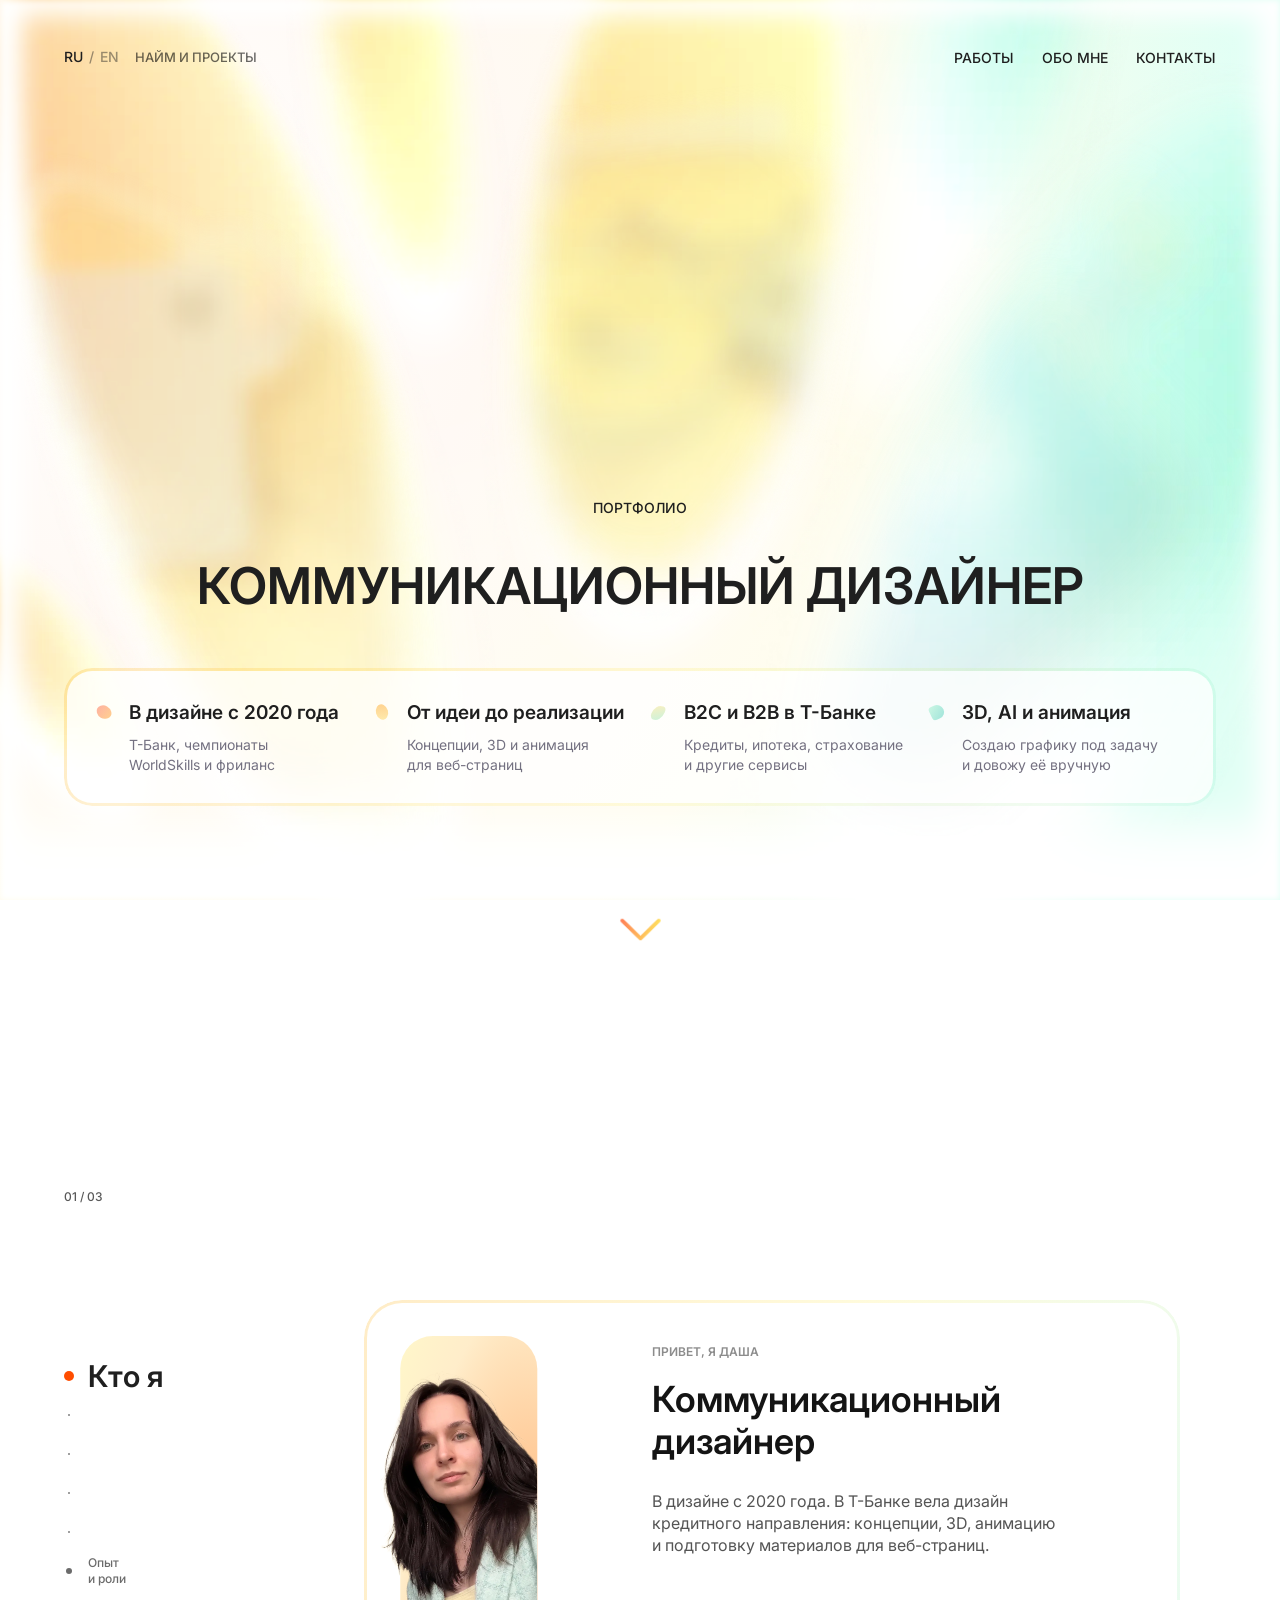
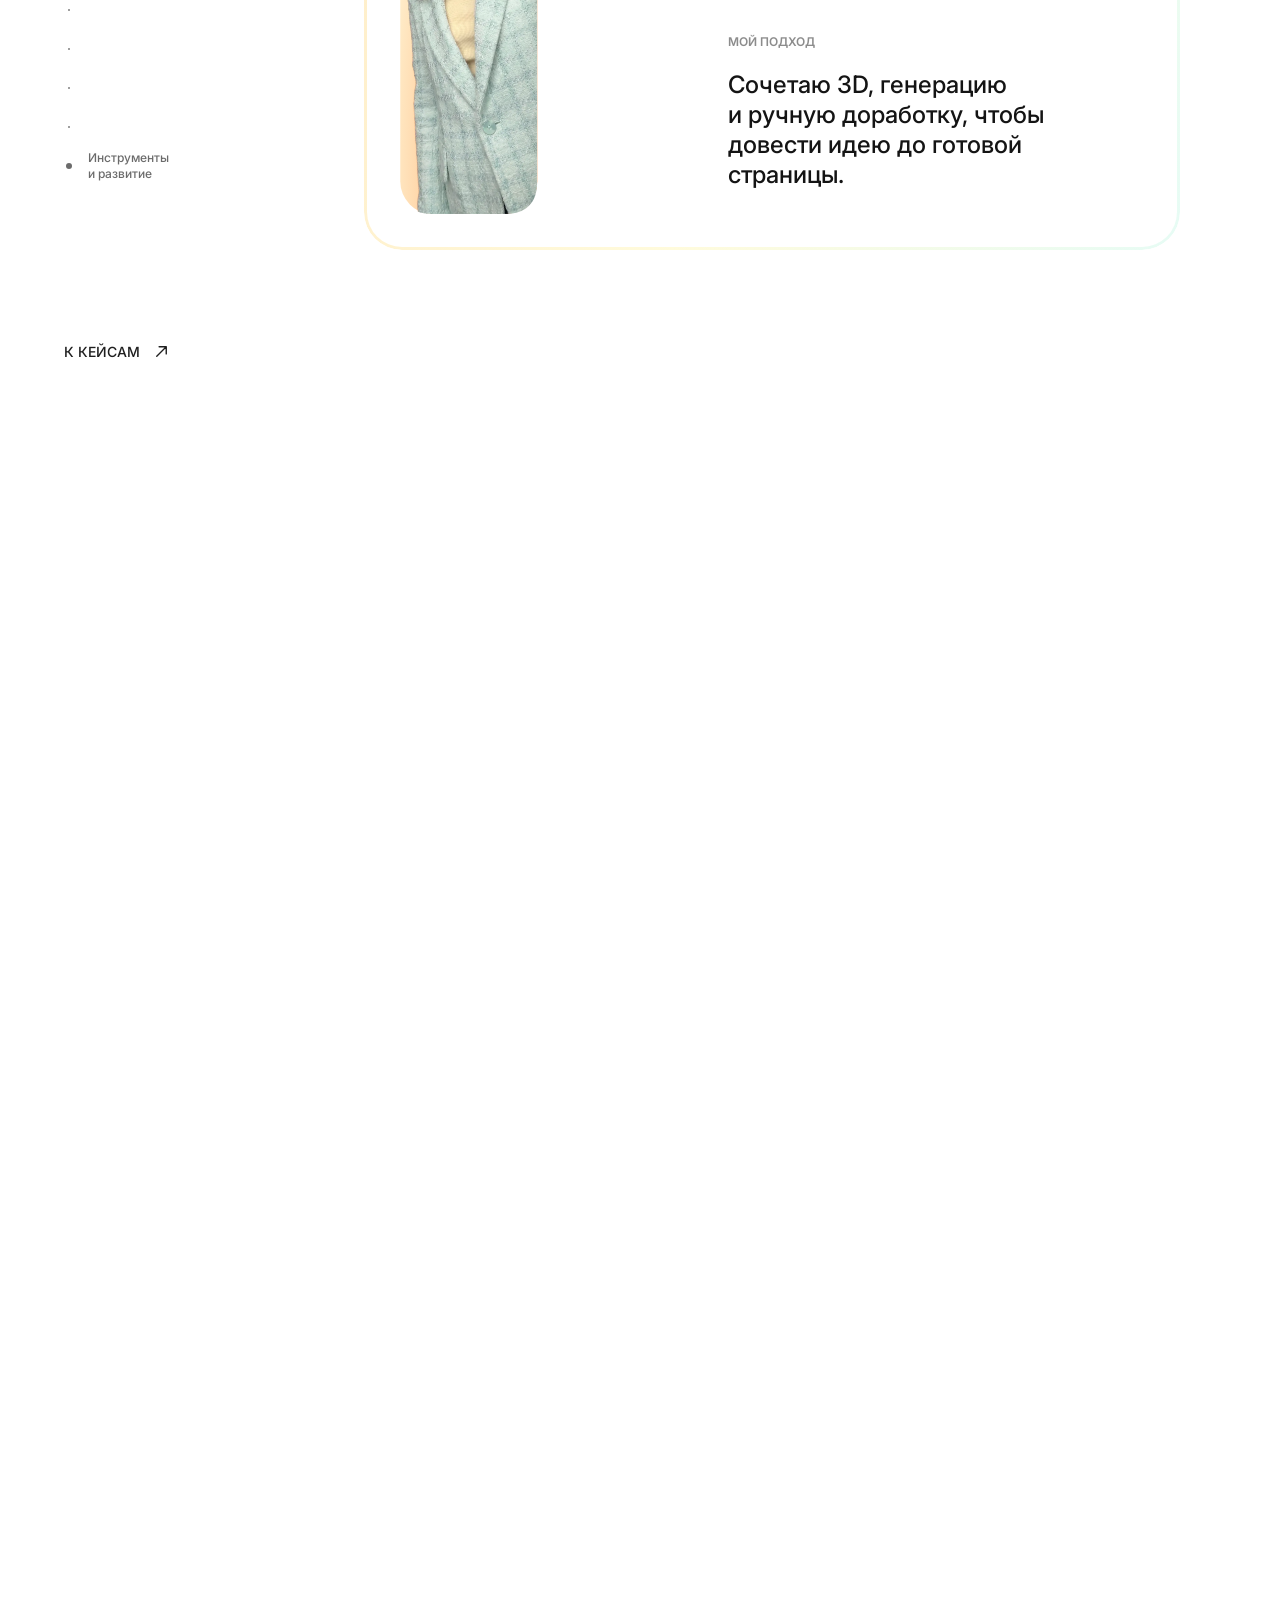
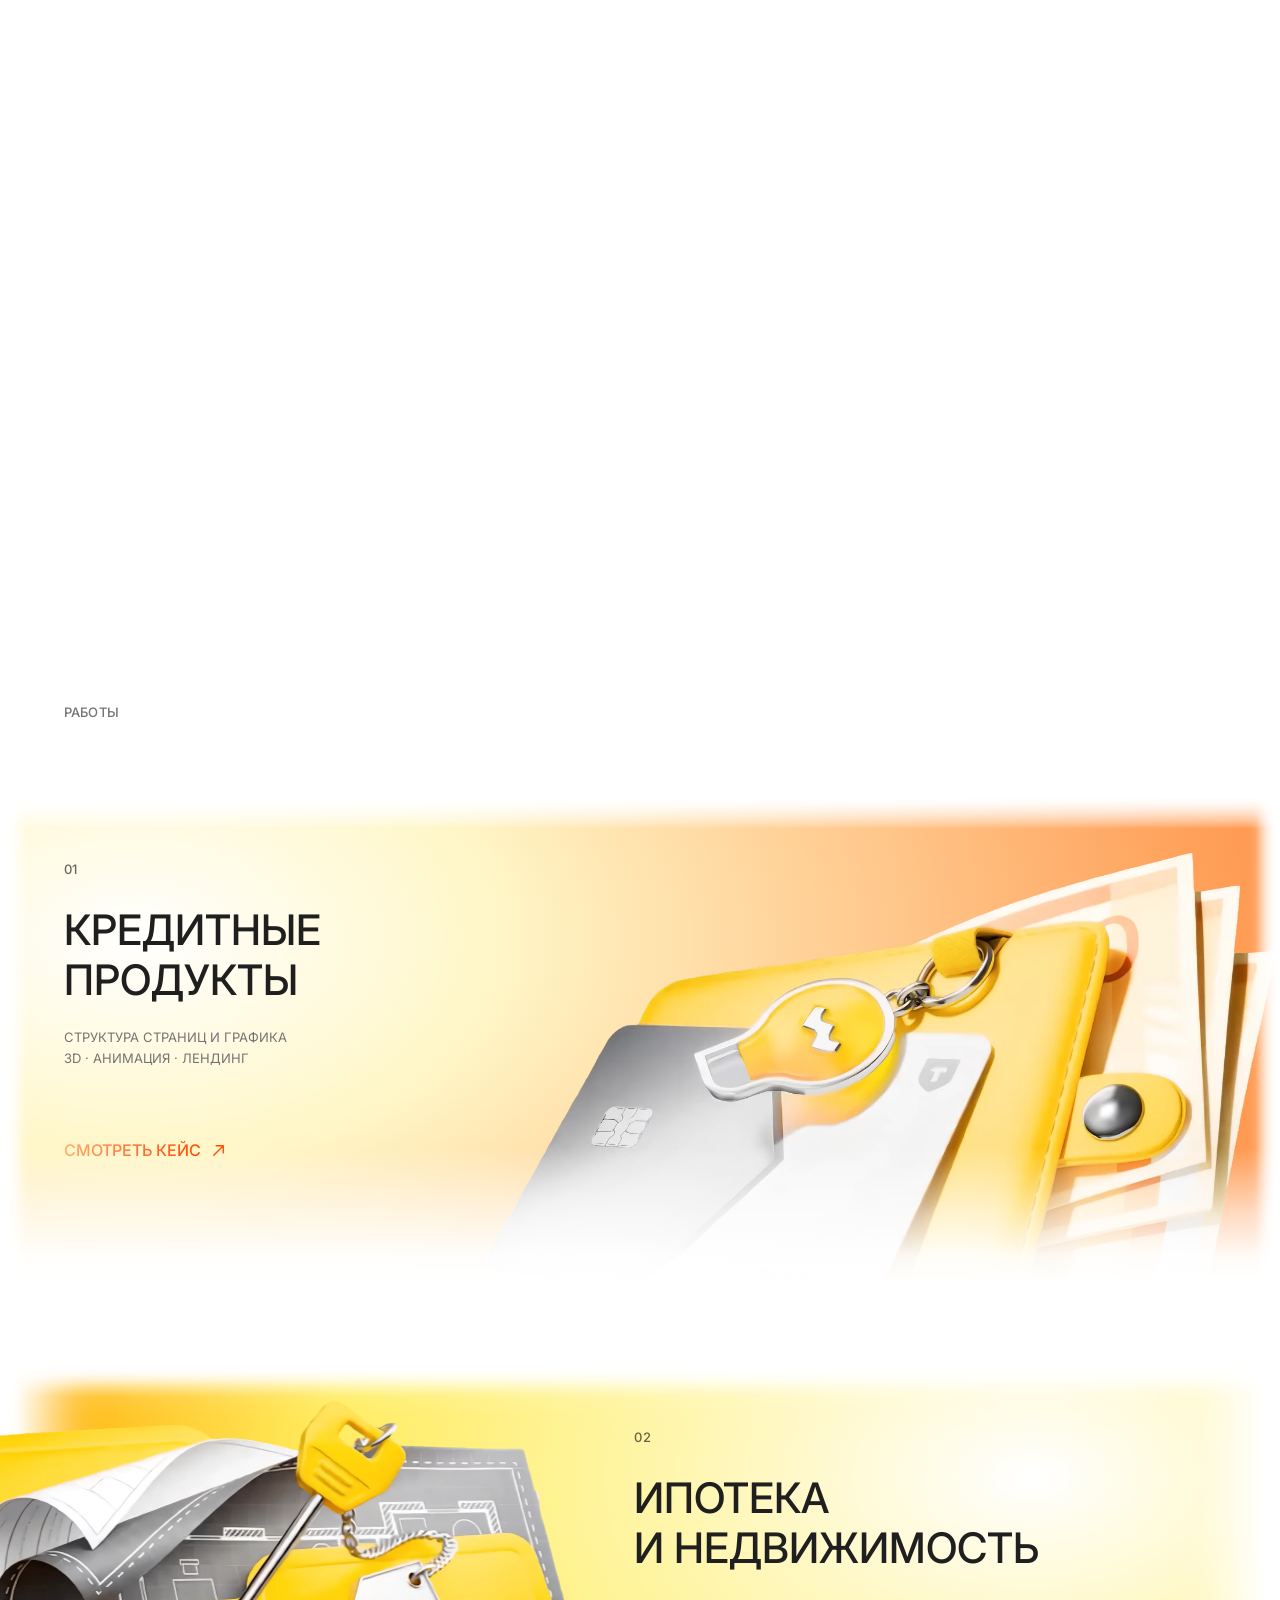
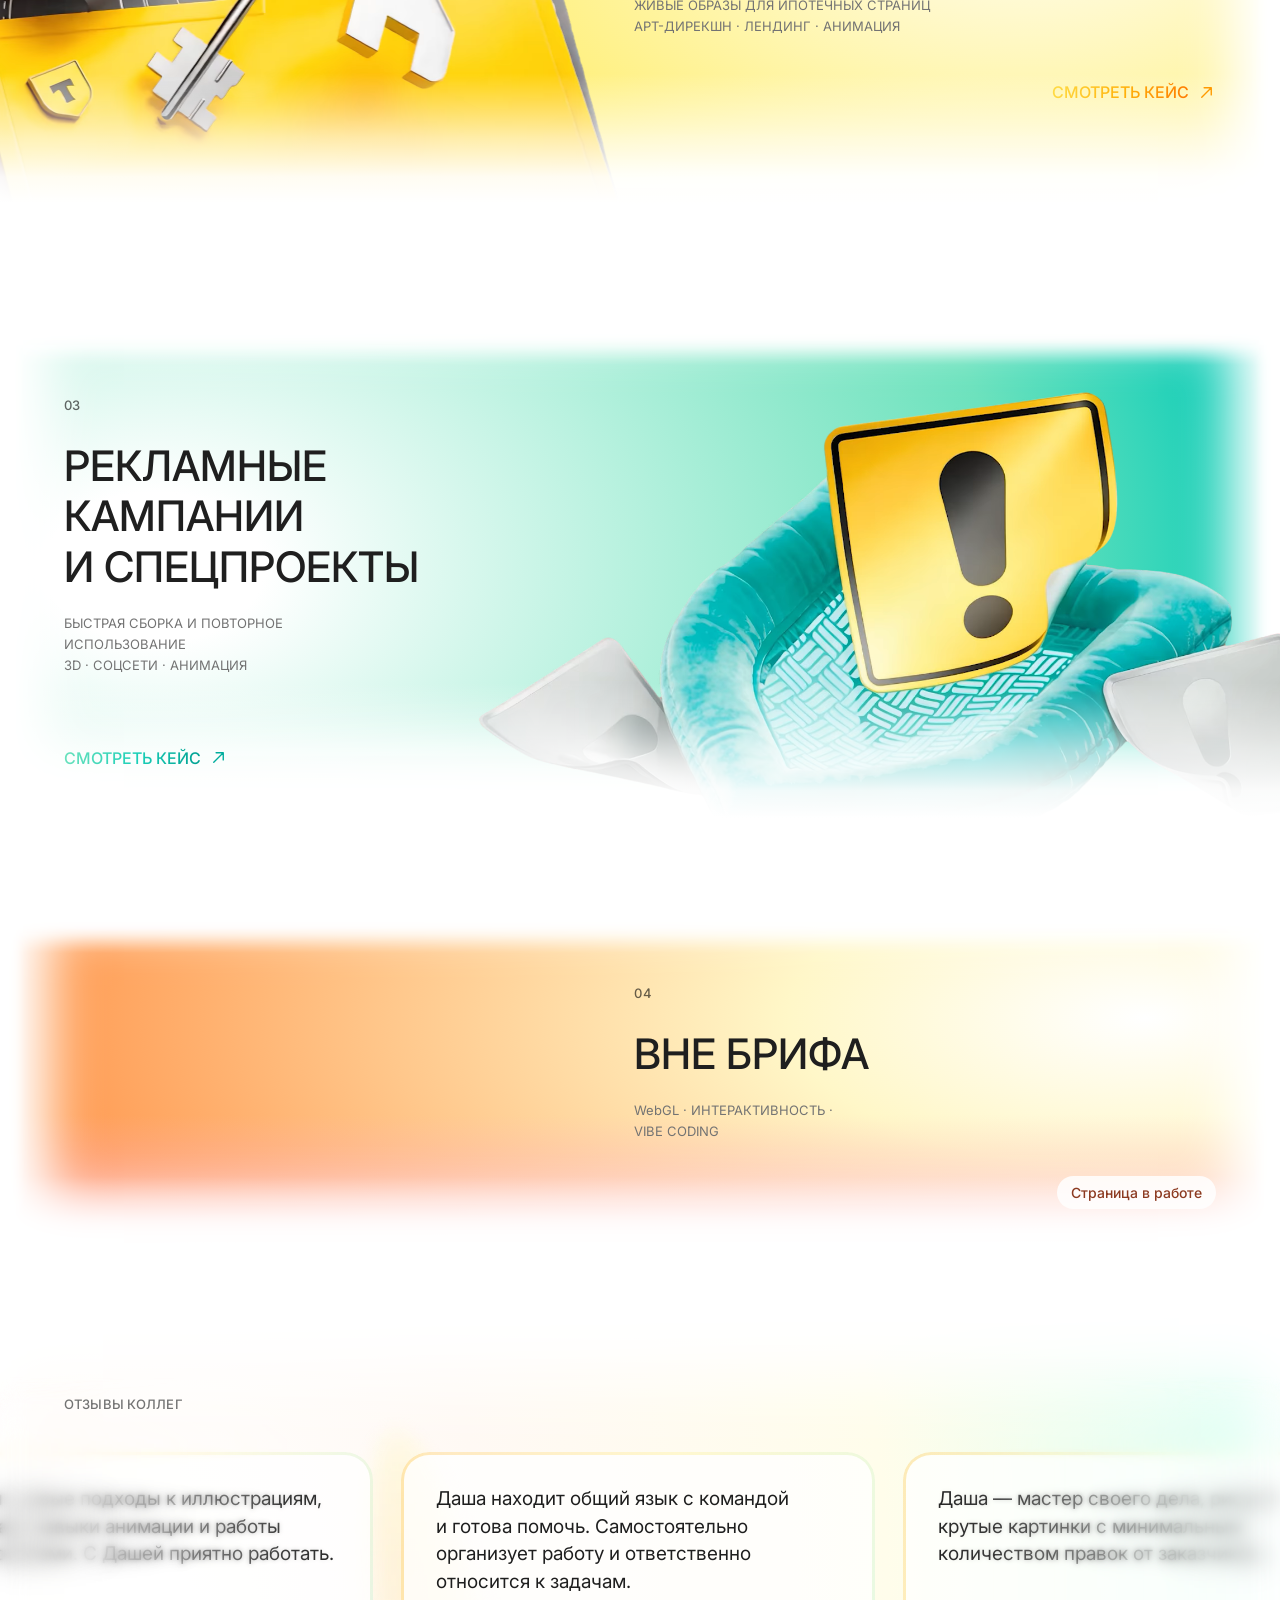
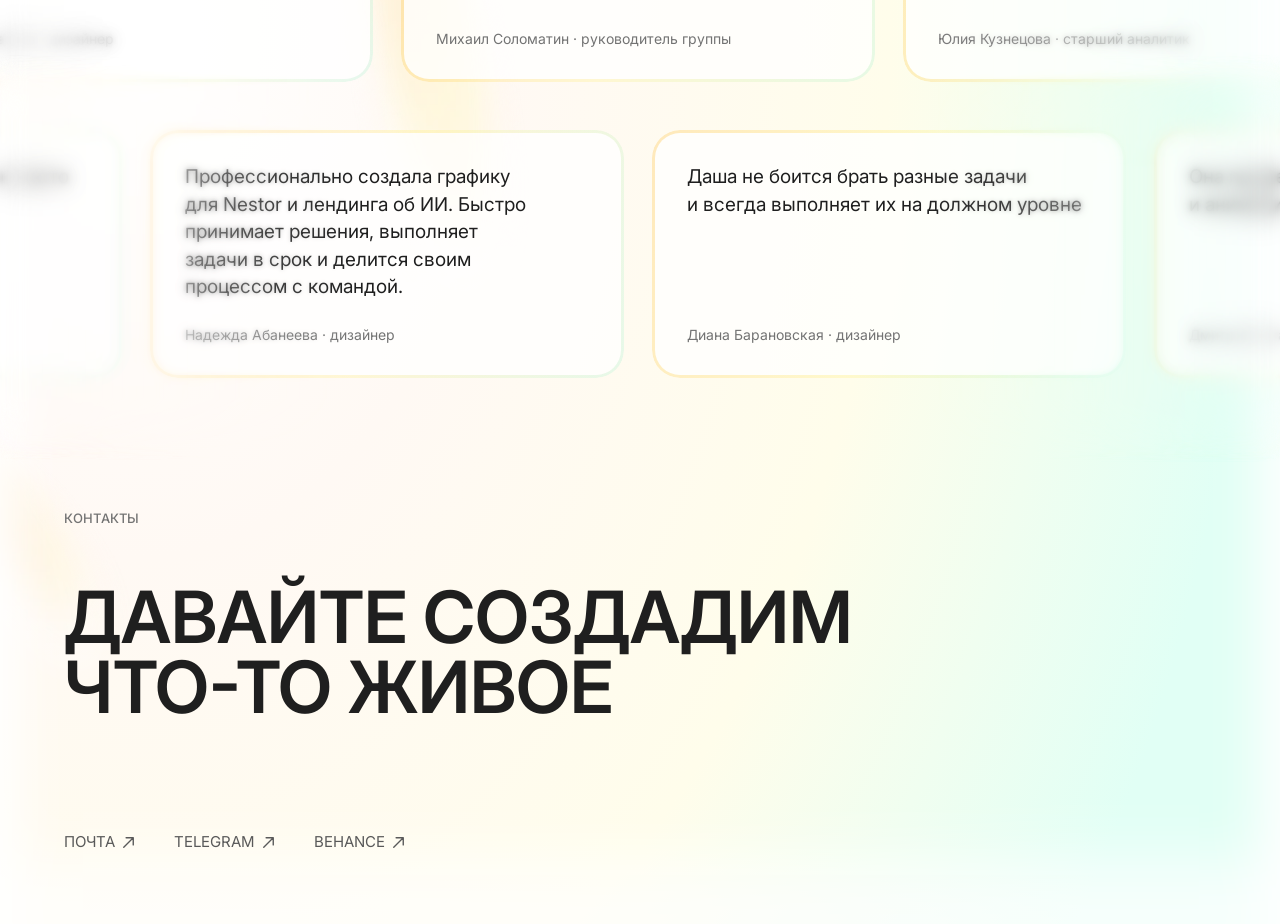
==== commit e8b5b1df: "Make embedded WebGL background transparent on iOS" ====
--- a/index.html
+++ b/index.html
@@ -8,7 +8,7 @@
   <link rel="preconnect" href="https://fonts.googleapis.com">
   <link rel="preconnect" href="https://fonts.gstatic.com" crossorigin>
   <link href="https://fonts.googleapis.com/css2?family=Inter:wght@400;500;600;700&display=swap" rel="stylesheet">
-  <link rel="stylesheet" href="portfolio.css?v=jl-interactive-36">
+  <link rel="stylesheet" href="portfolio.css?v=iphone-transparency-1">
 
 </head>
 <body class="portal-redesign">
@@ -21,7 +21,7 @@
   </svg>
 
   <main>
-    <section class="hero portal-hero" id="top"><div class="portal-art" aria-hidden="true"><div class="portal-stage"><img decoding="async" class="portal-asset" src="assets/portals/full-hero-16-189-lossless.webp?v=portals-6" alt="" style="left:-100.62264251708984px;top:574.0911865234375px;width:310.7425231933594px;height:auto"><img decoding="async" class="portal-asset" src="assets/portals/full-hero-16-187-lossless.webp?v=portals-6" alt="" style="left:290.14019775390625px;top:-290.9948425292969px;width:297.49560546875px;height:auto"><img decoding="async" class="portal-asset" src="assets/portals/full-hero-16-188-lossless.webp?v=portals-6" alt="" style="left:871.2649536132812px;top:-390.8916320800781px;width:457.23284912109375px;height:auto"><img decoding="async" class="portal-asset" src="assets/portals/full-hero-14-114-lossless.webp?v=portals-6" alt="" style="left:-51.294349670410156px;top:-142.499755859375px;width:613.6721801757812px;height:auto"><img decoding="async" class="portal-asset" src="assets/portals/full-hero-14-115-lossless.webp?v=portals-6" alt="" style="left:526.8807373046875px;top:-217.9937286376953px;width:485.7744140625px;height:auto"><img decoding="async" class="portal-asset" src="assets/portals/full-hero-14-116-lossless.webp?v=portals-6" alt="" style="left:821.8921508789062px;top:34.669395446777344px;width:754.0818481445312px;height:auto"><img decoding="async" fetchpriority="high" class="portal-asset" src="assets/portals/full-hero-16-222-lossless.webp?v=portals-6" alt="" style="left:53px;top:314px;width:1333px;height:auto"></div></div><nav class="nav shell" aria-label="Основная навигация"><div class="language-switch" role="group" aria-label="Язык"><button type="button" data-language="ru" aria-pressed="true" lang="ru" aria-label="Русский">RU</button><span aria-hidden="true">/</span><button type="button" data-language="en" aria-pressed="false" lang="en" aria-label="English">EN</button></div><p class="nav__meta">НАЙМ И ПРОЕКТЫ</p><div class="nav__links"><a href="#work">РАБОТЫ</a><a href="#about">ОБО МНЕ</a><a href="#contact">КОНТАКТЫ</a></div></nav><p class="portal-eyebrow">ПОРТФОЛИО</p><h1 class="portal-title">КОММУНИКАЦИОННЫЙ ДИЗАЙНЕР</h1><ul class="hero-highlights" aria-label="Опыт и сильные стороны"><li><strong>В дизайне с 2020 года</strong><span>Т-Банк, чемпионаты WorldSkills и фриланс</span></li><li><strong>От идеи до реализации</strong><span>Концепции, 3D и анимация для веб-страниц</span></li><li><strong>B2C и B2B в Т-Банке</strong><span>Кредиты, ипотека, страхование и другие сервисы</span></li><li><strong>3D, AI и анимация</strong><span>Создаю графику под задачу и довожу её вручную</span></li></ul><a class="portal-down" href="#about" aria-label="Перейти к разделу обо мне"><svg class="portal-down-icon" viewBox="0 0 45 25" width="45" height="25" aria-hidden="true"><defs><linearGradient id="portal-arrow-gradient" x1="0" y1="0" x2="45" y2="16" gradientUnits="userSpaceOnUse"><stop stop-color="#ff7956"/><stop offset="1" stop-color="#ffec5f"/></lineargradient></defs><path d="M3 3 22.5 22 42 3" fill="none" stroke="url(#portal-arrow-gradient)" stroke-width="4" stroke-linecap="round" stroke-linejoin="round"/></svg></a></section>
+    <section class="hero portal-hero" id="top"><div class="portal-art" aria-hidden="true"><div class="portal-stage"><img decoding="async" class="portal-asset" src="assets/portals/full-hero-16-189-lossless.webp?v=portals-6" alt="" style="left:-100.62264251708984px;top:574.0911865234375px;width:310.7425231933594px;height:auto"><img decoding="async" class="portal-asset" src="assets/portals/full-hero-16-187-lossless.webp?v=portals-6" alt="" style="left:290.14019775390625px;top:-290.9948425292969px;width:297.49560546875px;height:auto"><img decoding="async" class="portal-asset" src="assets/portals/full-hero-16-188-lossless.webp?v=portals-6" alt="" style="left:871.2649536132812px;top:-390.8916320800781px;width:457.23284912109375px;height:auto"><img decoding="async" class="portal-asset" src="assets/portals/full-hero-14-114-lossless.webp?v=portals-6" alt="" style="left:-51.294349670410156px;top:-142.499755859375px;width:613.6721801757812px;height:auto"><img decoding="async" class="portal-asset" src="assets/portals/full-hero-14-115-lossless.webp?v=portals-6" alt="" style="left:526.8807373046875px;top:-217.9937286376953px;width:485.7744140625px;height:auto"><img decoding="async" class="portal-asset" src="assets/portals/full-hero-14-116-lossless.webp?v=portals-6" alt="" style="left:821.8921508789062px;top:34.669395446777344px;width:754.0818481445312px;height:auto"><img decoding="async" class="portal-asset" src="assets/portals/full-hero-16-222-lossless.webp?v=portals-6" alt="" style="left:53px;top:314px;width:1333px;height:auto"></div></div><nav class="nav shell" aria-label="Основная навигация"><div class="language-switch" role="group" aria-label="Язык"><button type="button" data-language="ru" aria-pressed="true" lang="ru" aria-label="Русский">RU</button><span aria-hidden="true">/</span><button type="button" data-language="en" aria-pressed="false" lang="en" aria-label="English">EN</button></div><p class="nav__meta">НАЙМ И ПРОЕКТЫ</p><div class="nav__links"><a href="#work">РАБОТЫ</a><a href="#about">ОБО МНЕ</a><a href="#contact">КОНТАКТЫ</a></div></nav><p class="portal-eyebrow">ПОРТФОЛИО</p><h1 class="portal-title">КОММУНИКАЦИОННЫЙ ДИЗАЙНЕР</h1><ul class="hero-highlights" aria-label="Опыт и сильные стороны"><li><strong>В дизайне с 2020 года</strong><span>Т-Банк, чемпионаты WorldSkills и фриланс</span></li><li><strong>От идеи до реализации</strong><span>Концепции, 3D и анимация для веб-страниц</span></li><li><strong>B2C и B2B в Т-Банке</strong><span>Кредиты, ипотека, страхование и другие сервисы</span></li><li><strong>3D, AI и анимация</strong><span>Создаю графику под задачу и довожу её вручную</span></li></ul><a class="portal-down" href="#about" aria-label="Перейти к разделу обо мне"><svg class="portal-down-icon" viewBox="0 0 45 25" width="45" height="25" aria-hidden="true"><defs><linearGradient id="portal-arrow-gradient" x1="0" y1="0" x2="45" y2="16" gradientUnits="userSpaceOnUse"><stop stop-color="#ff7956"/><stop offset="1" stop-color="#ffec5f"/></lineargradient></defs><path d="M3 3 22.5 22 42 3" fill="none" stroke="url(#portal-arrow-gradient)" stroke-width="4" stroke-linecap="round" stroke-linejoin="round"/></svg></a></section>
 
     <section class="about shell portal-old-about" id="about-original">
       <p class="eyebrow">ABOUT</p>
@@ -64,23 +64,23 @@
       <p class="eyebrow cases__heading shell">РАБОТЫ</p>
       <article class="case case--shared-fade">
 <div class="case__copy"><p class="eyebrow">01</p><h2><span>КРЕДИТНЫЕ</span><span>ПРОДУКТЫ</span></h2><p class="case__meta">СТРУКТУРА СТРАНИЦ И ГРАФИКА<br>3D · АНИМАЦИЯ · ЛЕНДИНГ</p><button class="case__details" type="button" aria-controls="credit-products-case" aria-expanded="false"><span>СМОТРЕТЬ КЕЙС</span><svg class="about__arrow" viewBox="0 0 24 24" aria-hidden="true"><path d="M6 18 18 6M9 6h9v9"/></svg></button></div>
-        <div class="case__media media-one"><video class="case__video" muted playsinline preload="none" aria-label="Видео кейса Кредитные продукты"><source src="assets/videos/credit-user-4567-alpha.webm" type="video/webm"></video></div>
+        <div class="case__media media-one"><video class="case__video" muted playsinline preload="metadata" aria-label="Видео кейса Кредитные продукты"><source src="assets/videos/credit-user-4567-alpha.webm" type="video/webm"></video></div>
       </article>
       <article class="case case--reverse">
         <div class="case__copy"><p class="eyebrow">02</p><h2><span>ИПОТЕКА</span><span>И НЕДВИЖИМОСТЬ</span></h2><p class="case__meta case__meta--mortgage">ЖИВЫЕ ОБРАЗЫ ДЛЯ ИПОТЕЧНЫХ СТРАНИЦ<br>АРТ-ДИРЕКШН · ЛЕНДИНГ · АНИМАЦИЯ</p></div>
-        <div class="case__media media-two"><video class="case__video" muted playsinline preload="none" aria-label="Видео кейса Ипотека и недвижимость"><source src="assets/videos/mortgage-user-keyed-1080p.webm" type="video/webm"></video><video class="case__video-fade" muted playsinline preload="none" aria-hidden="true"><source src="assets/videos/mortgage-user-keyed-1080p.webm" type="video/webm"></video></div>
+        <div class="case__media media-two"><video class="case__video" muted playsinline preload="metadata" aria-label="Видео кейса Ипотека и недвижимость"><source src="assets/videos/mortgage-user-keyed-1080p.webm" type="video/webm"></video><video class="case__video-fade" muted playsinline preload="metadata" aria-hidden="true"><source src="assets/videos/mortgage-user-keyed-1080p.webm" type="video/webm"></video></div>
         <button class="case__details case__details--edge" type="button" aria-controls="real-estate-case" aria-expanded="false"><span>СМОТРЕТЬ КЕЙС</span><svg class="about__arrow" viewBox="0 0 24 24" aria-hidden="true"><path d="M6 18 18 6M9 6h9v9"/></svg></button>
       </article>
       <article class="case">
         <div class="case__copy"><p class="eyebrow">03</p><h2><span>РЕКЛАМНЫЕ</span><span>КАМПАНИИ</span><span>И СПЕЦПРОЕКТЫ</span></h2><p class="case__meta">БЫСТРАЯ СБОРКА И ПОВТОРНОЕ ИСПОЛЬЗОВАНИЕ<br>3D · СОЦСЕТИ · АНИМАЦИЯ</p><button class="case__details" type="button" aria-controls="special-projects-case" aria-expanded="false"><span>СМОТРЕТЬ КЕЙС</span><svg class="about__arrow" viewBox="0 0 24 24" aria-hidden="true"><path d="M6 18 18 6M9 6h9v9"/></svg></button></div>
-        <div class="case__media media-three"><video class="case__video" muted playsinline preload="none" aria-label="Видео кейса Страхование"><source src="assets/videos/insurance-user-keyed-1080p.webm" type="video/webm"></video></div>
+        <div class="case__media media-three"><video class="case__video" muted playsinline preload="metadata" aria-label="Видео кейса Страхование"><source src="assets/videos/insurance-user-keyed-1080p.webm" type="video/webm"></video></div>
       </article>
       <article class="case case--reverse case--interactive">
         <div class="case__copy">
           <p class="eyebrow">04</p><h2>ВНЕ БРИФА</h2>
           <p class="case__meta">WebGL · ИНТЕРАКТИВНОСТЬ · VIBE CODING</p>
         </div>
-        <div class="case__media"><iframe class="case__webgl" src="jl-interactive.html?preview=8" title="WebGL-превью JL Interactive" loading="lazy" tabindex="-1"></iframe></div>
+        <div class="case__media"><iframe class="case__webgl" allowtransparency="true" src="jl-interactive.html?preview=8" title="WebGL-превью JL Interactive" loading="lazy" tabindex="-1"></iframe></div>
         <span class="case__details case__details--edge case__status">Страница в работе</span>
       </article>
     </section>
@@ -101,7 +101,7 @@
           <p class="case-study__lead">Вела дизайн кредитного направления: развивала концепции, создавала 3D и анимацию для веб-страниц. В автокредитах вместе с редактором обновила структуру.</p>
         </div>
         <div class="case-study__hero-media case__media media-one">
-          <video class="case__video" muted playsinline preload="none" aria-label="Видео кейса Кредитные продукты"><source src="assets/videos/credit-user-4567-alpha.webm" type="video/webm"></video>
+          <video class="case__video" muted playsinline preload="metadata" aria-label="Видео кейса Кредитные продукты"><source src="assets/videos/credit-user-4567-alpha.webm" type="video/webm"></video>
         </div>
       </header>
 
@@ -156,8 +156,8 @@
             <div class="case-motion" data-motion-slide="0">
               <div class="case-motion__node-backdrop" aria-hidden="true"><img loading="lazy" decoding="async" src="assets/cases/credit-motion-laptop.webp" alt=""></div>
               <div class="case-motion__viewport">
-                <video class="case-motion__video is-active" muted loop playsinline preload="none"><source src="assets/videos/credit-case-hero.webm" type="video/webm"></video>
-                <video class="case-motion__video" muted loop playsinline preload="none" aria-label="Кредитные карты с животными и светодиодами"><source src="assets/videos/credit-cards-diods.webm" type="video/webm"></video>
+                <video class="case-motion__video is-active" muted loop playsinline preload="metadata"><source src="assets/videos/credit-case-hero.webm" type="video/webm"></video>
+                <video class="case-motion__video" muted loop playsinline preload="metadata" aria-label="Кредитные карты с животными и светодиодами"><source src="assets/videos/credit-cards-diods.webm" type="video/webm"></video>
               </div>
               <div class="case-motion__controls" aria-label="Переключение анимаций">
                 <button class="is-active" type="button" aria-label="Показать первую анимацию" aria-current="true"></button>
@@ -199,7 +199,7 @@
           <p class="case-study__lead">Обновила графику и структуру ипотечных страниц: вместо пластиковых символов предложила живые домашние сцены и выделила приоритетные продукты.</p>
         </div>
         <div class="case-study__hero-media case__media media-two">
-          <video class="case__video" muted playsinline preload="none" aria-label="Видео кейса Ипотека и недвижимость"><source src="assets/videos/mortgage-user-keyed-1080p.webm" type="video/webm"></video>
+          <video class="case__video" muted playsinline preload="metadata" aria-label="Видео кейса Ипотека и недвижимость"><source src="assets/videos/mortgage-user-keyed-1080p.webm" type="video/webm"></video>
         </div>
       </header>
 
@@ -255,7 +255,7 @@
               <div class="case-motion mortgage-motion" data-motion-slide="0" aria-label="Видео ипотечного продукта в макете ноутбука">
                 <div class="case-motion__node-backdrop" aria-hidden="true"><img loading="lazy" decoding="async" src="assets/cases/credit-motion-laptop.webp" alt=""></div>
                 <div class="case-motion__viewport">
-                  <video class="case-motion__video is-active" muted loop playsinline preload="none"><source src="assets/videos/mortgage-motion-shield-alpha.webm" type="video/webm"></video>
+                  <video class="case-motion__video is-active" muted loop playsinline preload="metadata"><source src="assets/videos/mortgage-motion-shield-alpha.webm" type="video/webm"></video>
                 </div>
               </div>
               <p class="case-motion__caption">Анимационный вариант. На момент подготовки кейса его публикация не подтверждена.</p>
@@ -294,7 +294,7 @@
           <p class="case-study__lead">Графика для рекламных кампаний и спецпроектов: страхование, переводы в Китай и Junior. Креативы использовались на веб‑страницах и в промоматериалах.</p>
         </div>
         <div class="case-study__hero-media case__media media-three">
-          <video class="case__video" muted playsinline preload="none" aria-label="Видео кейса Кампании и спецпроекты"><source src="assets/videos/insurance-user-keyed-1080p.webm" type="video/webm"></video>
+          <video class="case__video" muted playsinline preload="metadata" aria-label="Видео кейса Кампании и спецпроекты"><source src="assets/videos/insurance-user-keyed-1080p.webm" type="video/webm"></video>
         </div>
       </header>
 
--- a/portfolio.css
+++ b/portfolio.css
@@ -2643,3 +2643,5 @@
 }
 
 #work>.case--interactive .case__status { padding:8px 14px; min-height:0; border-radius:999px; background:rgb(255 255 255 / 85%); color:#8c3a20; font-size:14px; cursor:default }
+
+.case__webgl { background:transparent; color-scheme:light }
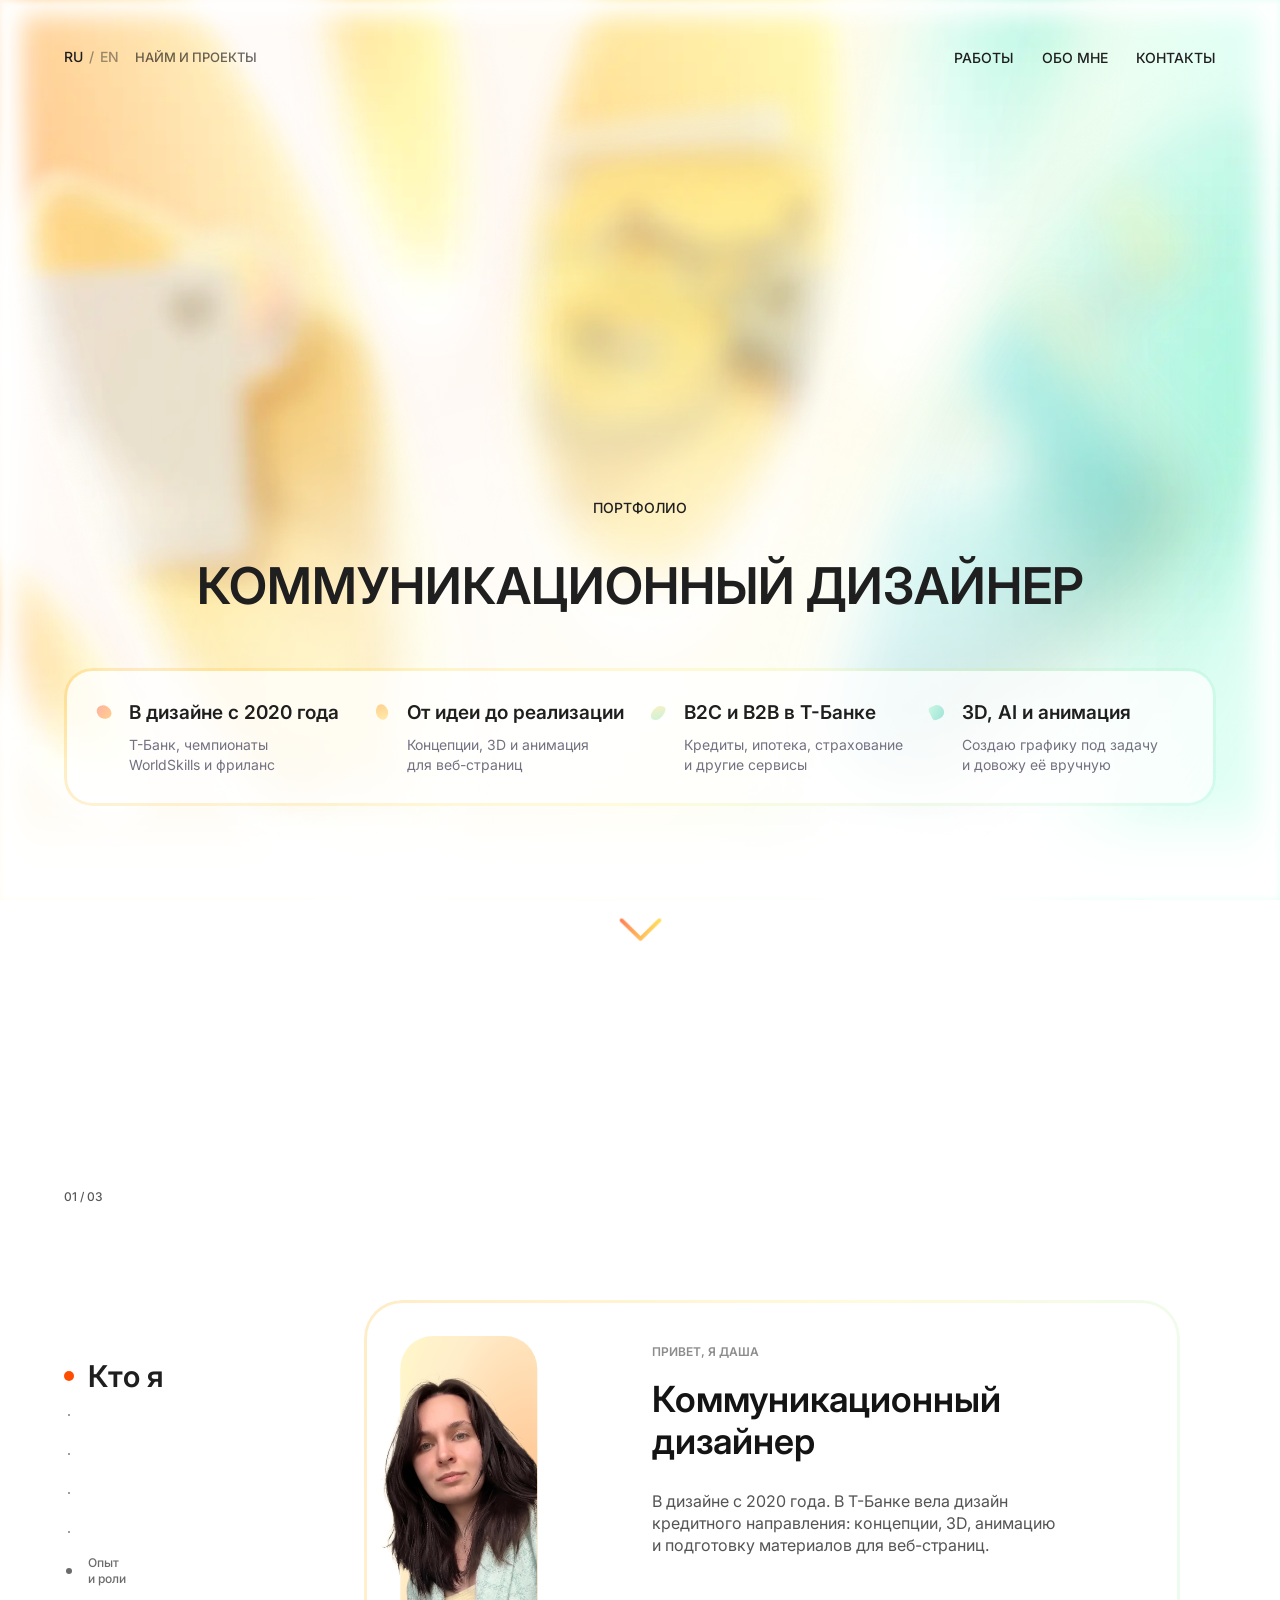
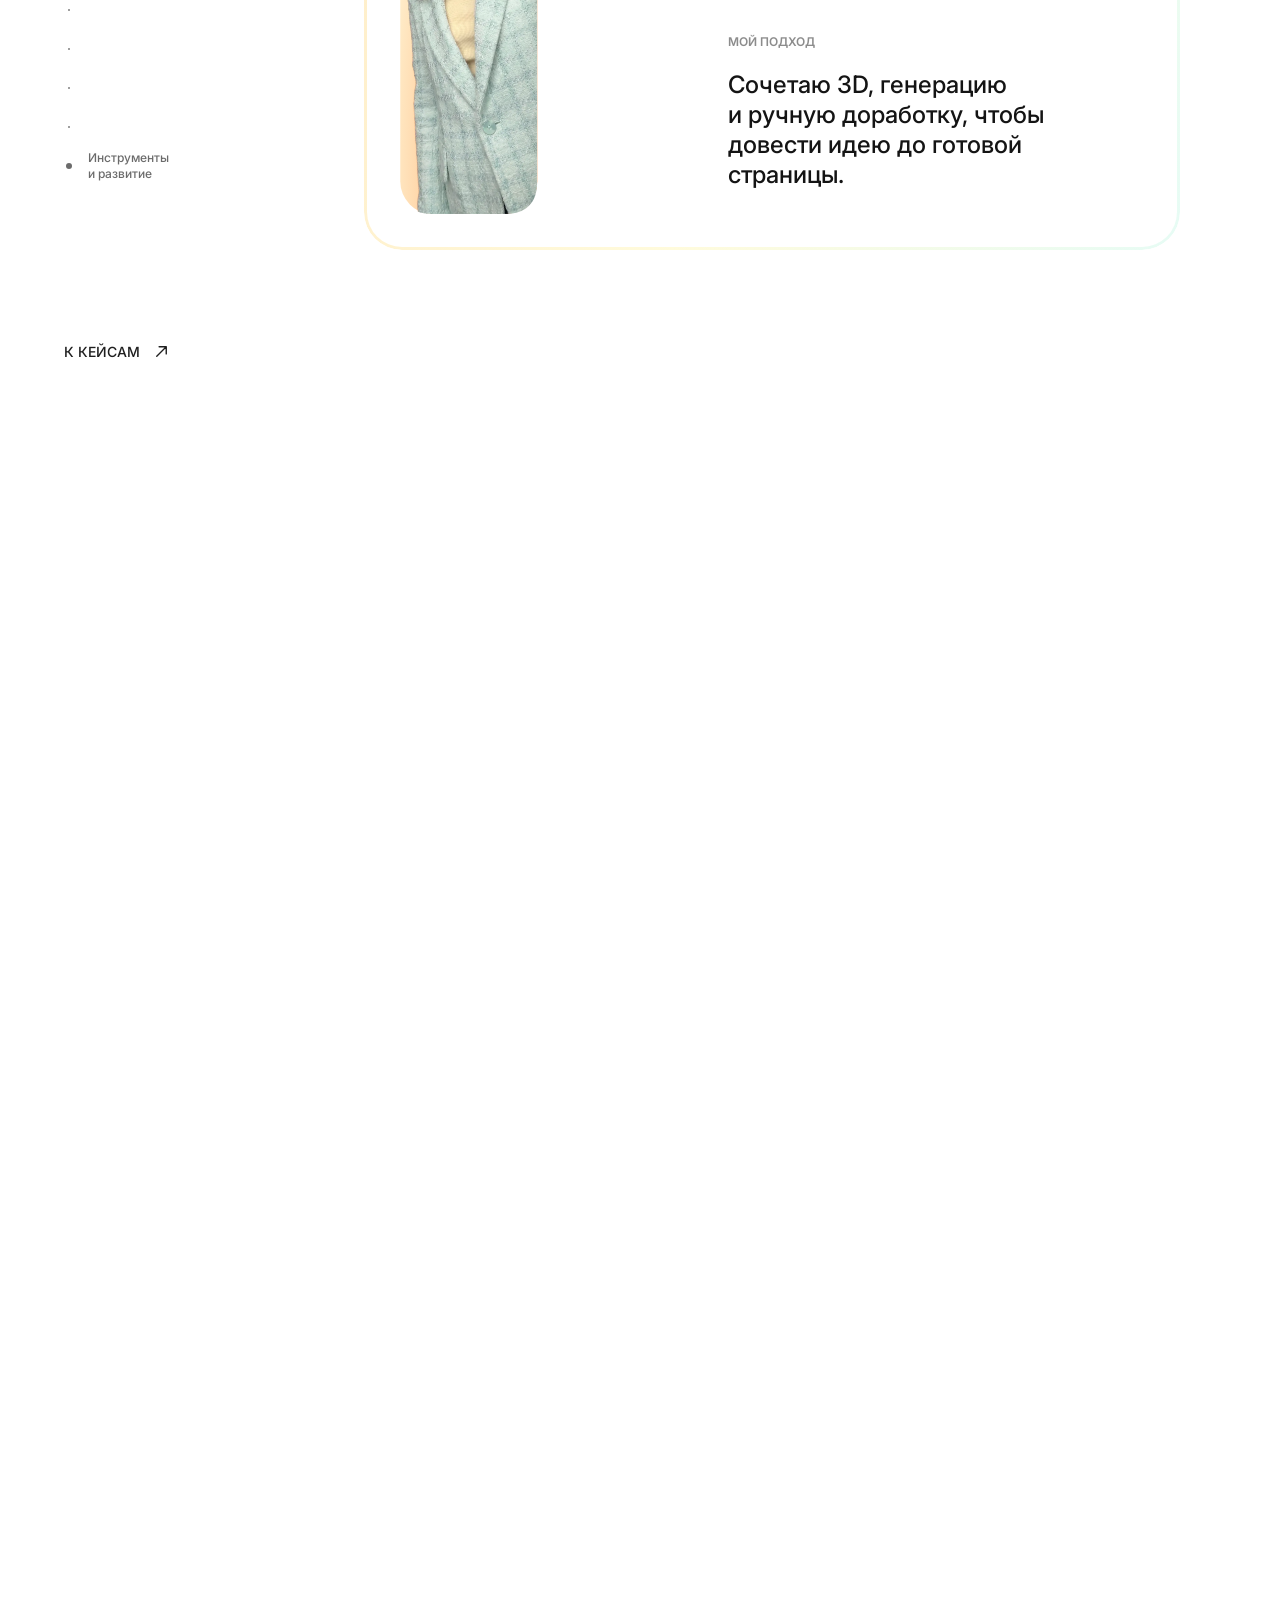
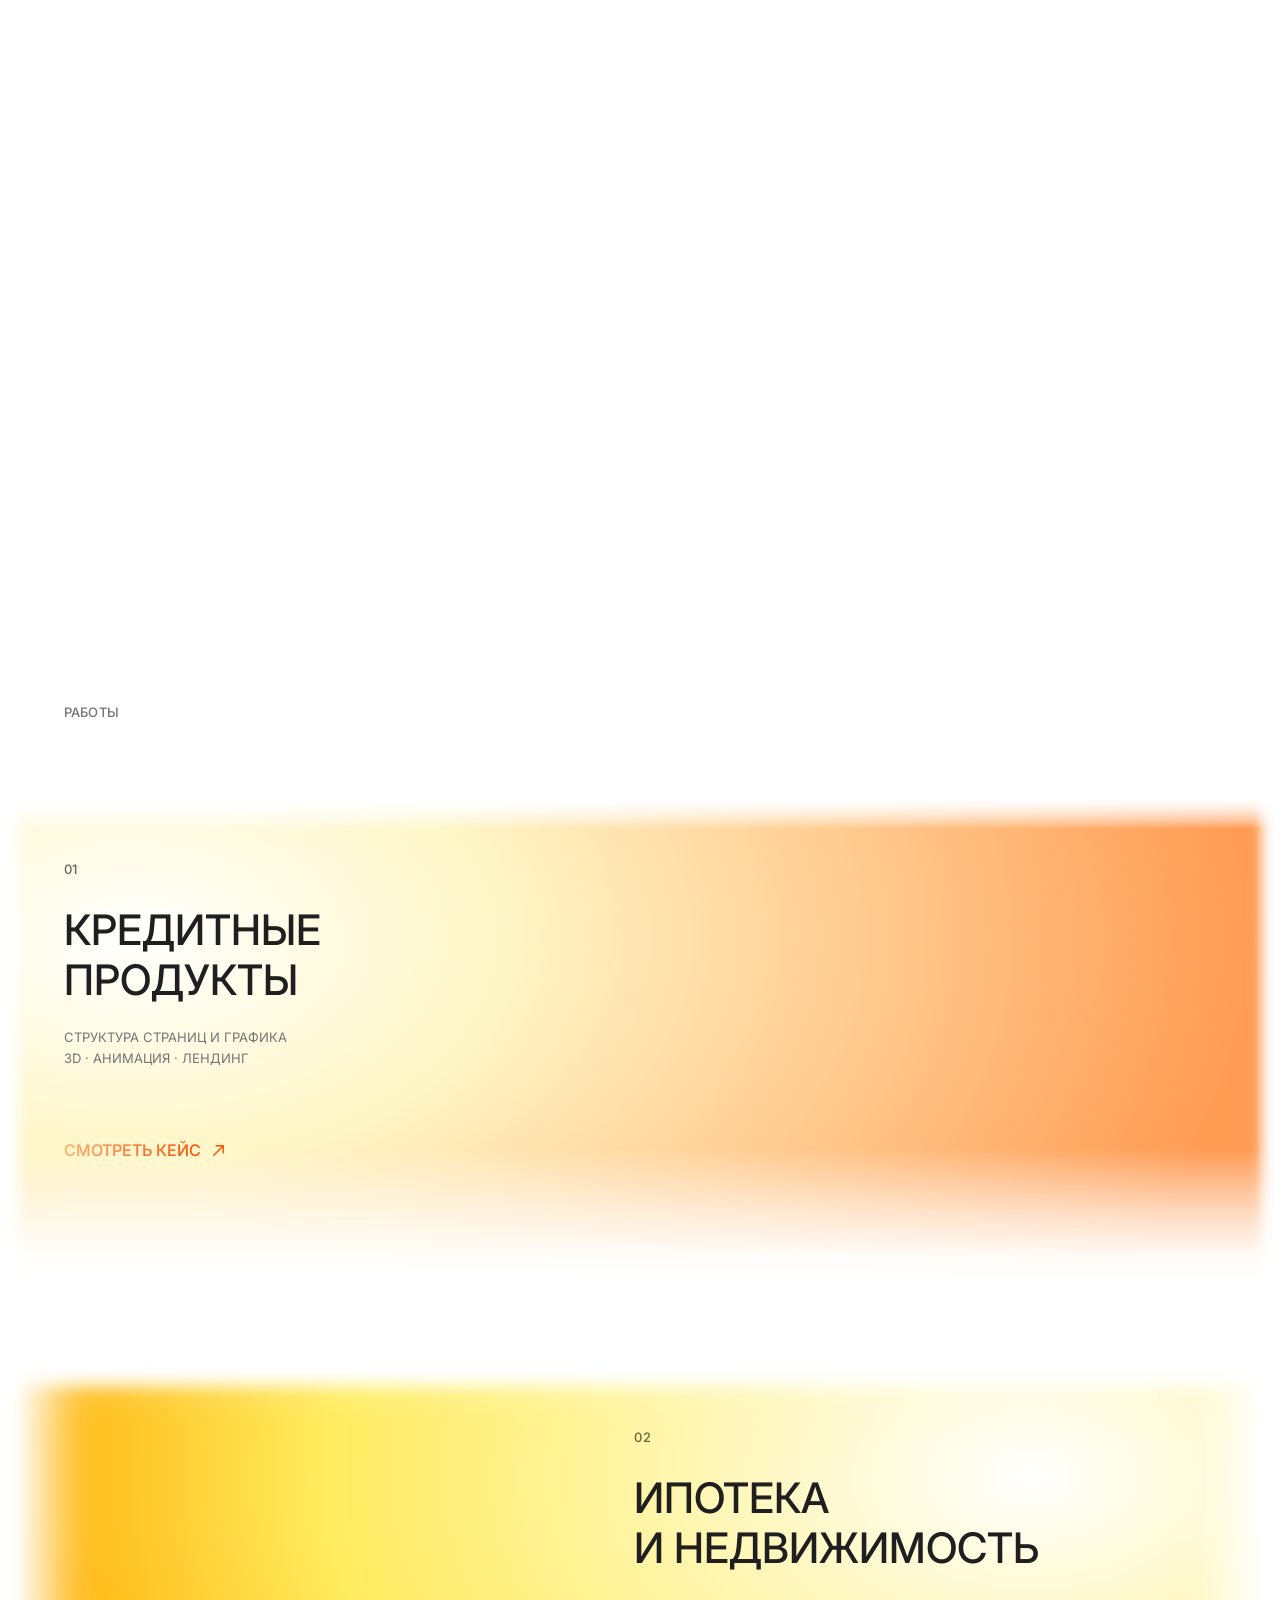
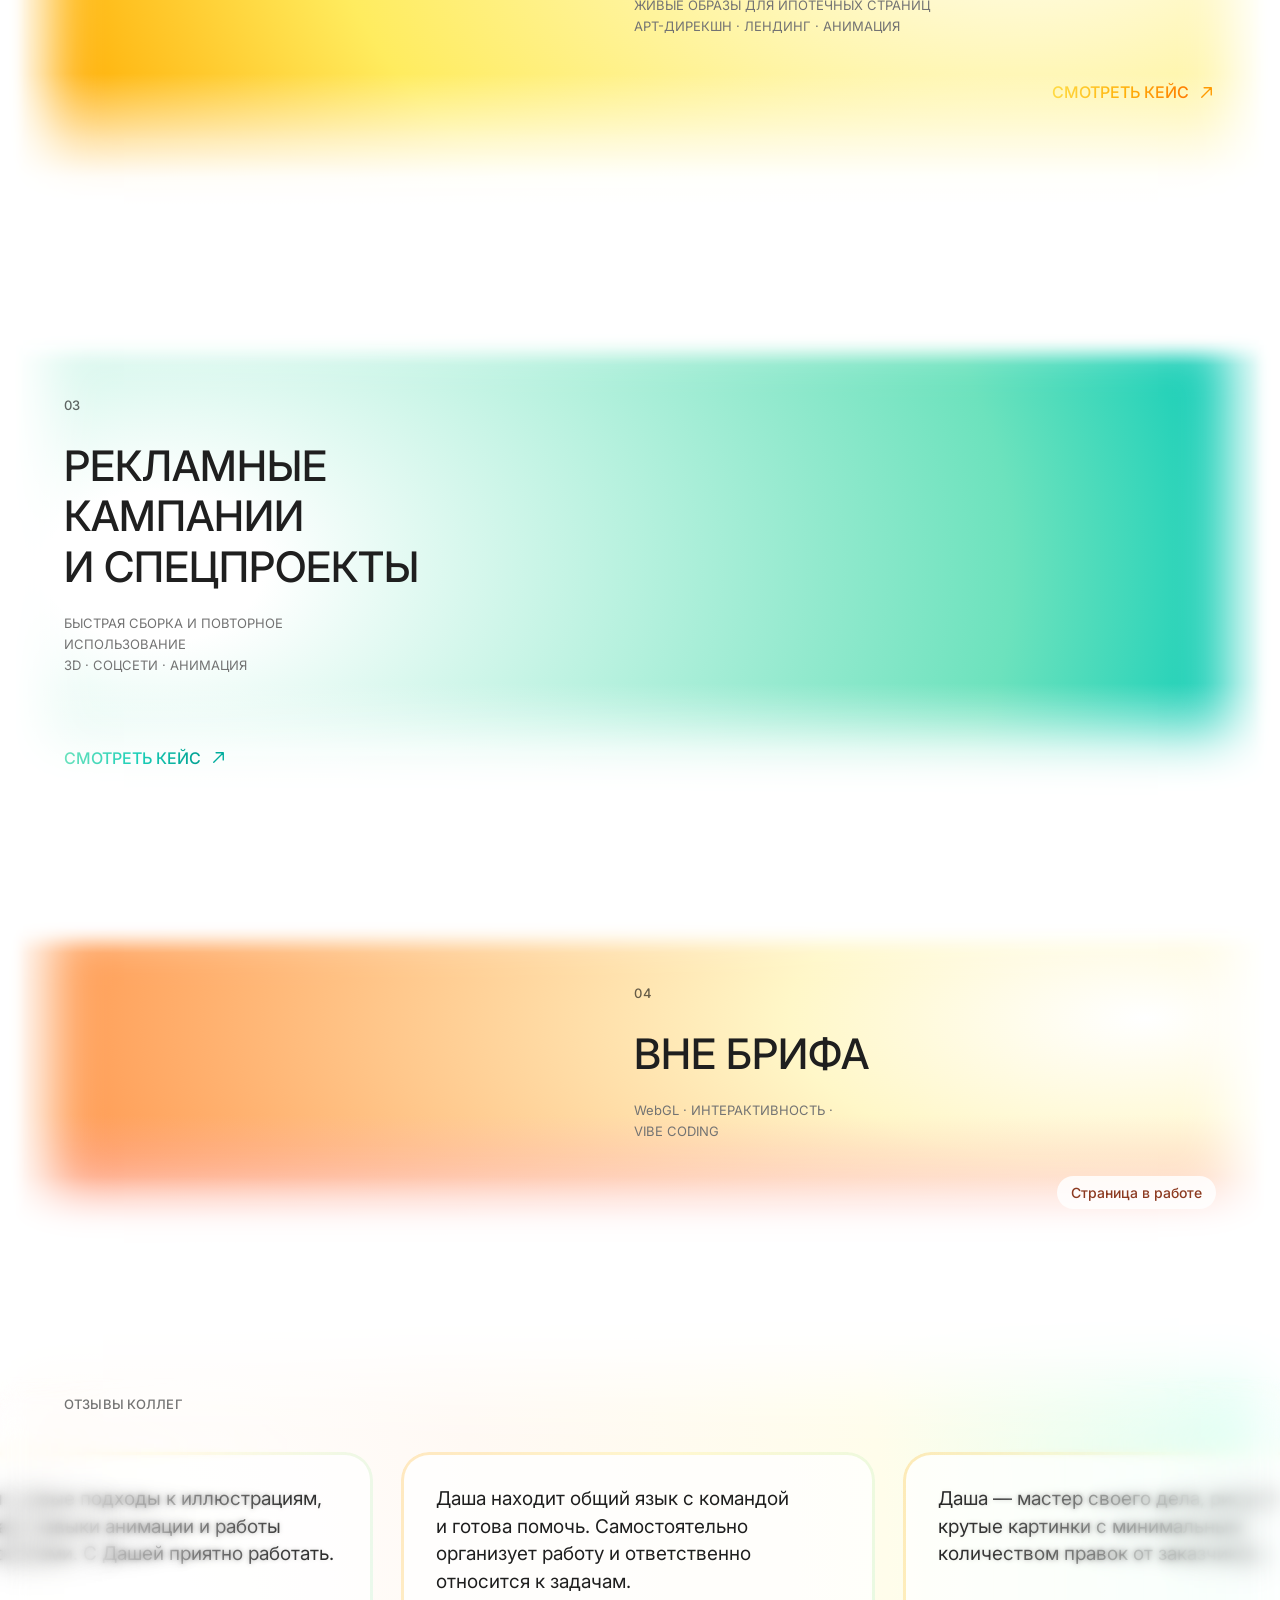
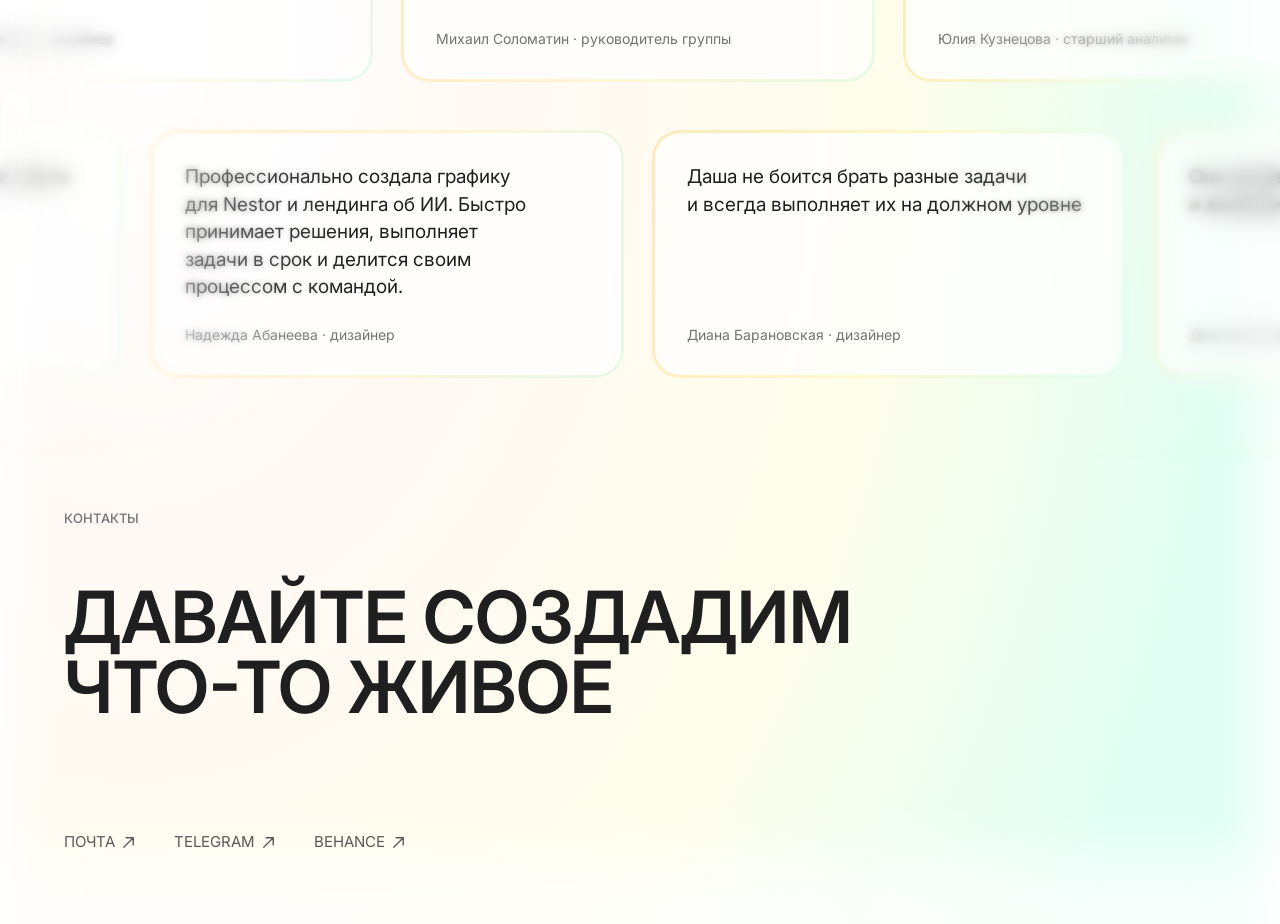
==== commit 00c029fb: "Merge remote-tracking branch 'origin/main' into jl-interactive-draft # Conflicts: #	index.html" ====
--- a/index.html
+++ b/index.html
@@ -21,7 +21,7 @@
   </svg>
 
   <main>
-    <section class="hero portal-hero" id="top"><div class="portal-art" aria-hidden="true"><div class="portal-stage"><img decoding="async" class="portal-asset" src="assets/portals/full-hero-16-189-lossless.webp?v=portals-6" alt="" style="left:-100.62264251708984px;top:574.0911865234375px;width:310.7425231933594px;height:auto"><img decoding="async" class="portal-asset" src="assets/portals/full-hero-16-187-lossless.webp?v=portals-6" alt="" style="left:290.14019775390625px;top:-290.9948425292969px;width:297.49560546875px;height:auto"><img decoding="async" class="portal-asset" src="assets/portals/full-hero-16-188-lossless.webp?v=portals-6" alt="" style="left:871.2649536132812px;top:-390.8916320800781px;width:457.23284912109375px;height:auto"><img decoding="async" class="portal-asset" src="assets/portals/full-hero-14-114-lossless.webp?v=portals-6" alt="" style="left:-51.294349670410156px;top:-142.499755859375px;width:613.6721801757812px;height:auto"><img decoding="async" class="portal-asset" src="assets/portals/full-hero-14-115-lossless.webp?v=portals-6" alt="" style="left:526.8807373046875px;top:-217.9937286376953px;width:485.7744140625px;height:auto"><img decoding="async" class="portal-asset" src="assets/portals/full-hero-14-116-lossless.webp?v=portals-6" alt="" style="left:821.8921508789062px;top:34.669395446777344px;width:754.0818481445312px;height:auto"><img decoding="async" class="portal-asset" src="assets/portals/full-hero-16-222-lossless.webp?v=portals-6" alt="" style="left:53px;top:314px;width:1333px;height:auto"></div></div><nav class="nav shell" aria-label="Основная навигация"><div class="language-switch" role="group" aria-label="Язык"><button type="button" data-language="ru" aria-pressed="true" lang="ru" aria-label="Русский">RU</button><span aria-hidden="true">/</span><button type="button" data-language="en" aria-pressed="false" lang="en" aria-label="English">EN</button></div><p class="nav__meta">НАЙМ И ПРОЕКТЫ</p><div class="nav__links"><a href="#work">РАБОТЫ</a><a href="#about">ОБО МНЕ</a><a href="#contact">КОНТАКТЫ</a></div></nav><p class="portal-eyebrow">ПОРТФОЛИО</p><h1 class="portal-title">КОММУНИКАЦИОННЫЙ ДИЗАЙНЕР</h1><ul class="hero-highlights" aria-label="Опыт и сильные стороны"><li><strong>В дизайне с 2020 года</strong><span>Т-Банк, чемпионаты WorldSkills и фриланс</span></li><li><strong>От идеи до реализации</strong><span>Концепции, 3D и анимация для веб-страниц</span></li><li><strong>B2C и B2B в Т-Банке</strong><span>Кредиты, ипотека, страхование и другие сервисы</span></li><li><strong>3D, AI и анимация</strong><span>Создаю графику под задачу и довожу её вручную</span></li></ul><a class="portal-down" href="#about" aria-label="Перейти к разделу обо мне"><svg class="portal-down-icon" viewBox="0 0 45 25" width="45" height="25" aria-hidden="true"><defs><linearGradient id="portal-arrow-gradient" x1="0" y1="0" x2="45" y2="16" gradientUnits="userSpaceOnUse"><stop stop-color="#ff7956"/><stop offset="1" stop-color="#ffec5f"/></lineargradient></defs><path d="M3 3 22.5 22 42 3" fill="none" stroke="url(#portal-arrow-gradient)" stroke-width="4" stroke-linecap="round" stroke-linejoin="round"/></svg></a></section>
+    <section class="hero portal-hero" id="top"><div class="portal-art" aria-hidden="true"><div class="portal-stage"><img decoding="async" class="portal-asset" src="assets/portals/full-hero-16-189-lossless.webp?v=portals-6" alt="" style="left:-100.62264251708984px;top:574.0911865234375px;width:310.7425231933594px;height:auto"><img decoding="async" class="portal-asset" src="assets/portals/full-hero-16-187-lossless.webp?v=portals-6" alt="" style="left:290.14019775390625px;top:-290.9948425292969px;width:297.49560546875px;height:auto"><img decoding="async" class="portal-asset" src="assets/portals/full-hero-16-188-lossless.webp?v=portals-6" alt="" style="left:871.2649536132812px;top:-390.8916320800781px;width:457.23284912109375px;height:auto"><img decoding="async" class="portal-asset" src="assets/portals/full-hero-14-114-lossless.webp?v=portals-6" alt="" style="left:-51.294349670410156px;top:-142.499755859375px;width:613.6721801757812px;height:auto"><img decoding="async" class="portal-asset" src="assets/portals/full-hero-14-115-lossless.webp?v=portals-6" alt="" style="left:526.8807373046875px;top:-217.9937286376953px;width:485.7744140625px;height:auto"><img decoding="async" class="portal-asset" src="assets/portals/full-hero-14-116-lossless.webp?v=portals-6" alt="" style="left:821.8921508789062px;top:34.669395446777344px;width:754.0818481445312px;height:auto"><img decoding="async" fetchpriority="high" class="portal-asset" src="assets/portals/full-hero-16-222-lossless.webp?v=portals-6" alt="" style="left:53px;top:314px;width:1333px;height:auto"></div></div><nav class="nav shell" aria-label="Основная навигация"><div class="language-switch" role="group" aria-label="Язык"><button type="button" data-language="ru" aria-pressed="true" lang="ru" aria-label="Русский">RU</button><span aria-hidden="true">/</span><button type="button" data-language="en" aria-pressed="false" lang="en" aria-label="English">EN</button></div><p class="nav__meta">НАЙМ И ПРОЕКТЫ</p><div class="nav__links"><a href="#work">РАБОТЫ</a><a href="#about">ОБО МНЕ</a><a href="#contact">КОНТАКТЫ</a></div></nav><p class="portal-eyebrow">ПОРТФОЛИО</p><h1 class="portal-title">КОММУНИКАЦИОННЫЙ ДИЗАЙНЕР</h1><ul class="hero-highlights" aria-label="Опыт и сильные стороны"><li><strong>В дизайне с 2020 года</strong><span>Т-Банк, чемпионаты WorldSkills и фриланс</span></li><li><strong>От идеи до реализации</strong><span>Концепции, 3D и анимация для веб-страниц</span></li><li><strong>B2C и B2B в Т-Банке</strong><span>Кредиты, ипотека, страхование и другие сервисы</span></li><li><strong>3D, AI и анимация</strong><span>Создаю графику под задачу и довожу её вручную</span></li></ul><a class="portal-down" href="#about" aria-label="Перейти к разделу обо мне"><svg class="portal-down-icon" viewBox="0 0 45 25" width="45" height="25" aria-hidden="true"><defs><linearGradient id="portal-arrow-gradient" x1="0" y1="0" x2="45" y2="16" gradientUnits="userSpaceOnUse"><stop stop-color="#ff7956"/><stop offset="1" stop-color="#ffec5f"/></lineargradient></defs><path d="M3 3 22.5 22 42 3" fill="none" stroke="url(#portal-arrow-gradient)" stroke-width="4" stroke-linecap="round" stroke-linejoin="round"/></svg></a></section>
 
     <section class="about shell portal-old-about" id="about-original">
       <p class="eyebrow">ABOUT</p>
@@ -64,23 +64,23 @@
       <p class="eyebrow cases__heading shell">РАБОТЫ</p>
       <article class="case case--shared-fade">
 <div class="case__copy"><p class="eyebrow">01</p><h2><span>КРЕДИТНЫЕ</span><span>ПРОДУКТЫ</span></h2><p class="case__meta">СТРУКТУРА СТРАНИЦ И ГРАФИКА<br>3D · АНИМАЦИЯ · ЛЕНДИНГ</p><button class="case__details" type="button" aria-controls="credit-products-case" aria-expanded="false"><span>СМОТРЕТЬ КЕЙС</span><svg class="about__arrow" viewBox="0 0 24 24" aria-hidden="true"><path d="M6 18 18 6M9 6h9v9"/></svg></button></div>
-        <div class="case__media media-one"><video class="case__video" muted playsinline preload="metadata" aria-label="Видео кейса Кредитные продукты"><source src="assets/videos/credit-user-4567-alpha.webm" type="video/webm"></video></div>
+        <div class="case__media media-one"><video class="case__video" muted playsinline preload="none" aria-label="Видео кейса Кредитные продукты"><source src="assets/videos/credit-user-4567-alpha.webm" type="video/webm"></video></div>
       </article>
       <article class="case case--reverse">
         <div class="case__copy"><p class="eyebrow">02</p><h2><span>ИПОТЕКА</span><span>И НЕДВИЖИМОСТЬ</span></h2><p class="case__meta case__meta--mortgage">ЖИВЫЕ ОБРАЗЫ ДЛЯ ИПОТЕЧНЫХ СТРАНИЦ<br>АРТ-ДИРЕКШН · ЛЕНДИНГ · АНИМАЦИЯ</p></div>
-        <div class="case__media media-two"><video class="case__video" muted playsinline preload="metadata" aria-label="Видео кейса Ипотека и недвижимость"><source src="assets/videos/mortgage-user-keyed-1080p.webm" type="video/webm"></video><video class="case__video-fade" muted playsinline preload="metadata" aria-hidden="true"><source src="assets/videos/mortgage-user-keyed-1080p.webm" type="video/webm"></video></div>
+        <div class="case__media media-two"><video class="case__video" muted playsinline preload="none" aria-label="Видео кейса Ипотека и недвижимость"><source src="assets/videos/mortgage-user-keyed-1080p.webm" type="video/webm"></video><video class="case__video-fade" muted playsinline preload="none" aria-hidden="true"><source src="assets/videos/mortgage-user-keyed-1080p.webm" type="video/webm"></video></div>
         <button class="case__details case__details--edge" type="button" aria-controls="real-estate-case" aria-expanded="false"><span>СМОТРЕТЬ КЕЙС</span><svg class="about__arrow" viewBox="0 0 24 24" aria-hidden="true"><path d="M6 18 18 6M9 6h9v9"/></svg></button>
       </article>
       <article class="case">
         <div class="case__copy"><p class="eyebrow">03</p><h2><span>РЕКЛАМНЫЕ</span><span>КАМПАНИИ</span><span>И СПЕЦПРОЕКТЫ</span></h2><p class="case__meta">БЫСТРАЯ СБОРКА И ПОВТОРНОЕ ИСПОЛЬЗОВАНИЕ<br>3D · СОЦСЕТИ · АНИМАЦИЯ</p><button class="case__details" type="button" aria-controls="special-projects-case" aria-expanded="false"><span>СМОТРЕТЬ КЕЙС</span><svg class="about__arrow" viewBox="0 0 24 24" aria-hidden="true"><path d="M6 18 18 6M9 6h9v9"/></svg></button></div>
-        <div class="case__media media-three"><video class="case__video" muted playsinline preload="metadata" aria-label="Видео кейса Страхование"><source src="assets/videos/insurance-user-keyed-1080p.webm" type="video/webm"></video></div>
+        <div class="case__media media-three"><video class="case__video" muted playsinline preload="none" aria-label="Видео кейса Страхование"><source src="assets/videos/insurance-user-keyed-1080p.webm" type="video/webm"></video></div>
       </article>
       <article class="case case--reverse case--interactive">
         <div class="case__copy">
           <p class="eyebrow">04</p><h2>ВНЕ БРИФА</h2>
           <p class="case__meta">WebGL · ИНТЕРАКТИВНОСТЬ · VIBE CODING</p>
         </div>
-        <div class="case__media"><iframe class="case__webgl" allowtransparency="true" src="jl-interactive.html?preview=8" title="WebGL-превью JL Interactive" loading="lazy" tabindex="-1"></iframe></div>
+        <div class="case__media"><iframe class="case__webgl" allowtransparency="true" src="jl-interactive.html?preview=ios-9" title="WebGL-превью JL Interactive" loading="lazy" tabindex="-1"></iframe></div>
         <span class="case__details case__details--edge case__status">Страница в работе</span>
       </article>
     </section>
@@ -101,7 +101,7 @@
           <p class="case-study__lead">Вела дизайн кредитного направления: развивала концепции, создавала 3D и анимацию для веб-страниц. В автокредитах вместе с редактором обновила структуру.</p>
         </div>
         <div class="case-study__hero-media case__media media-one">
-          <video class="case__video" muted playsinline preload="metadata" aria-label="Видео кейса Кредитные продукты"><source src="assets/videos/credit-user-4567-alpha.webm" type="video/webm"></video>
+          <video class="case__video" muted playsinline preload="none" aria-label="Видео кейса Кредитные продукты"><source src="assets/videos/credit-user-4567-alpha.webm" type="video/webm"></video>
         </div>
       </header>
 
@@ -156,8 +156,8 @@
             <div class="case-motion" data-motion-slide="0">
               <div class="case-motion__node-backdrop" aria-hidden="true"><img loading="lazy" decoding="async" src="assets/cases/credit-motion-laptop.webp" alt=""></div>
               <div class="case-motion__viewport">
-                <video class="case-motion__video is-active" muted loop playsinline preload="metadata"><source src="assets/videos/credit-case-hero.webm" type="video/webm"></video>
-                <video class="case-motion__video" muted loop playsinline preload="metadata" aria-label="Кредитные карты с животными и светодиодами"><source src="assets/videos/credit-cards-diods.webm" type="video/webm"></video>
+                <video class="case-motion__video is-active" muted loop playsinline preload="none"><source src="assets/videos/credit-case-hero.webm" type="video/webm"></video>
+                <video class="case-motion__video" muted loop playsinline preload="none" aria-label="Кредитные карты с животными и светодиодами"><source src="assets/videos/credit-cards-diods.webm" type="video/webm"></video>
               </div>
               <div class="case-motion__controls" aria-label="Переключение анимаций">
                 <button class="is-active" type="button" aria-label="Показать первую анимацию" aria-current="true"></button>
@@ -199,7 +199,7 @@
           <p class="case-study__lead">Обновила графику и структуру ипотечных страниц: вместо пластиковых символов предложила живые домашние сцены и выделила приоритетные продукты.</p>
         </div>
         <div class="case-study__hero-media case__media media-two">
-          <video class="case__video" muted playsinline preload="metadata" aria-label="Видео кейса Ипотека и недвижимость"><source src="assets/videos/mortgage-user-keyed-1080p.webm" type="video/webm"></video>
+          <video class="case__video" muted playsinline preload="none" aria-label="Видео кейса Ипотека и недвижимость"><source src="assets/videos/mortgage-user-keyed-1080p.webm" type="video/webm"></video>
         </div>
       </header>
 
@@ -255,7 +255,7 @@
               <div class="case-motion mortgage-motion" data-motion-slide="0" aria-label="Видео ипотечного продукта в макете ноутбука">
                 <div class="case-motion__node-backdrop" aria-hidden="true"><img loading="lazy" decoding="async" src="assets/cases/credit-motion-laptop.webp" alt=""></div>
                 <div class="case-motion__viewport">
-                  <video class="case-motion__video is-active" muted loop playsinline preload="metadata"><source src="assets/videos/mortgage-motion-shield-alpha.webm" type="video/webm"></video>
+                  <video class="case-motion__video is-active" muted loop playsinline preload="none"><source src="assets/videos/mortgage-motion-shield-alpha.webm" type="video/webm"></video>
                 </div>
               </div>
               <p class="case-motion__caption">Анимационный вариант. На момент подготовки кейса его публикация не подтверждена.</p>
@@ -294,7 +294,7 @@
           <p class="case-study__lead">Графика для рекламных кампаний и спецпроектов: страхование, переводы в Китай и Junior. Креативы использовались на веб‑страницах и в промоматериалах.</p>
         </div>
         <div class="case-study__hero-media case__media media-three">
-          <video class="case__video" muted playsinline preload="metadata" aria-label="Видео кейса Кампании и спецпроекты"><source src="assets/videos/insurance-user-keyed-1080p.webm" type="video/webm"></video>
+          <video class="case__video" muted playsinline preload="none" aria-label="Видео кейса Кампании и спецпроекты"><source src="assets/videos/insurance-user-keyed-1080p.webm" type="video/webm"></video>
         </div>
       </header>
 
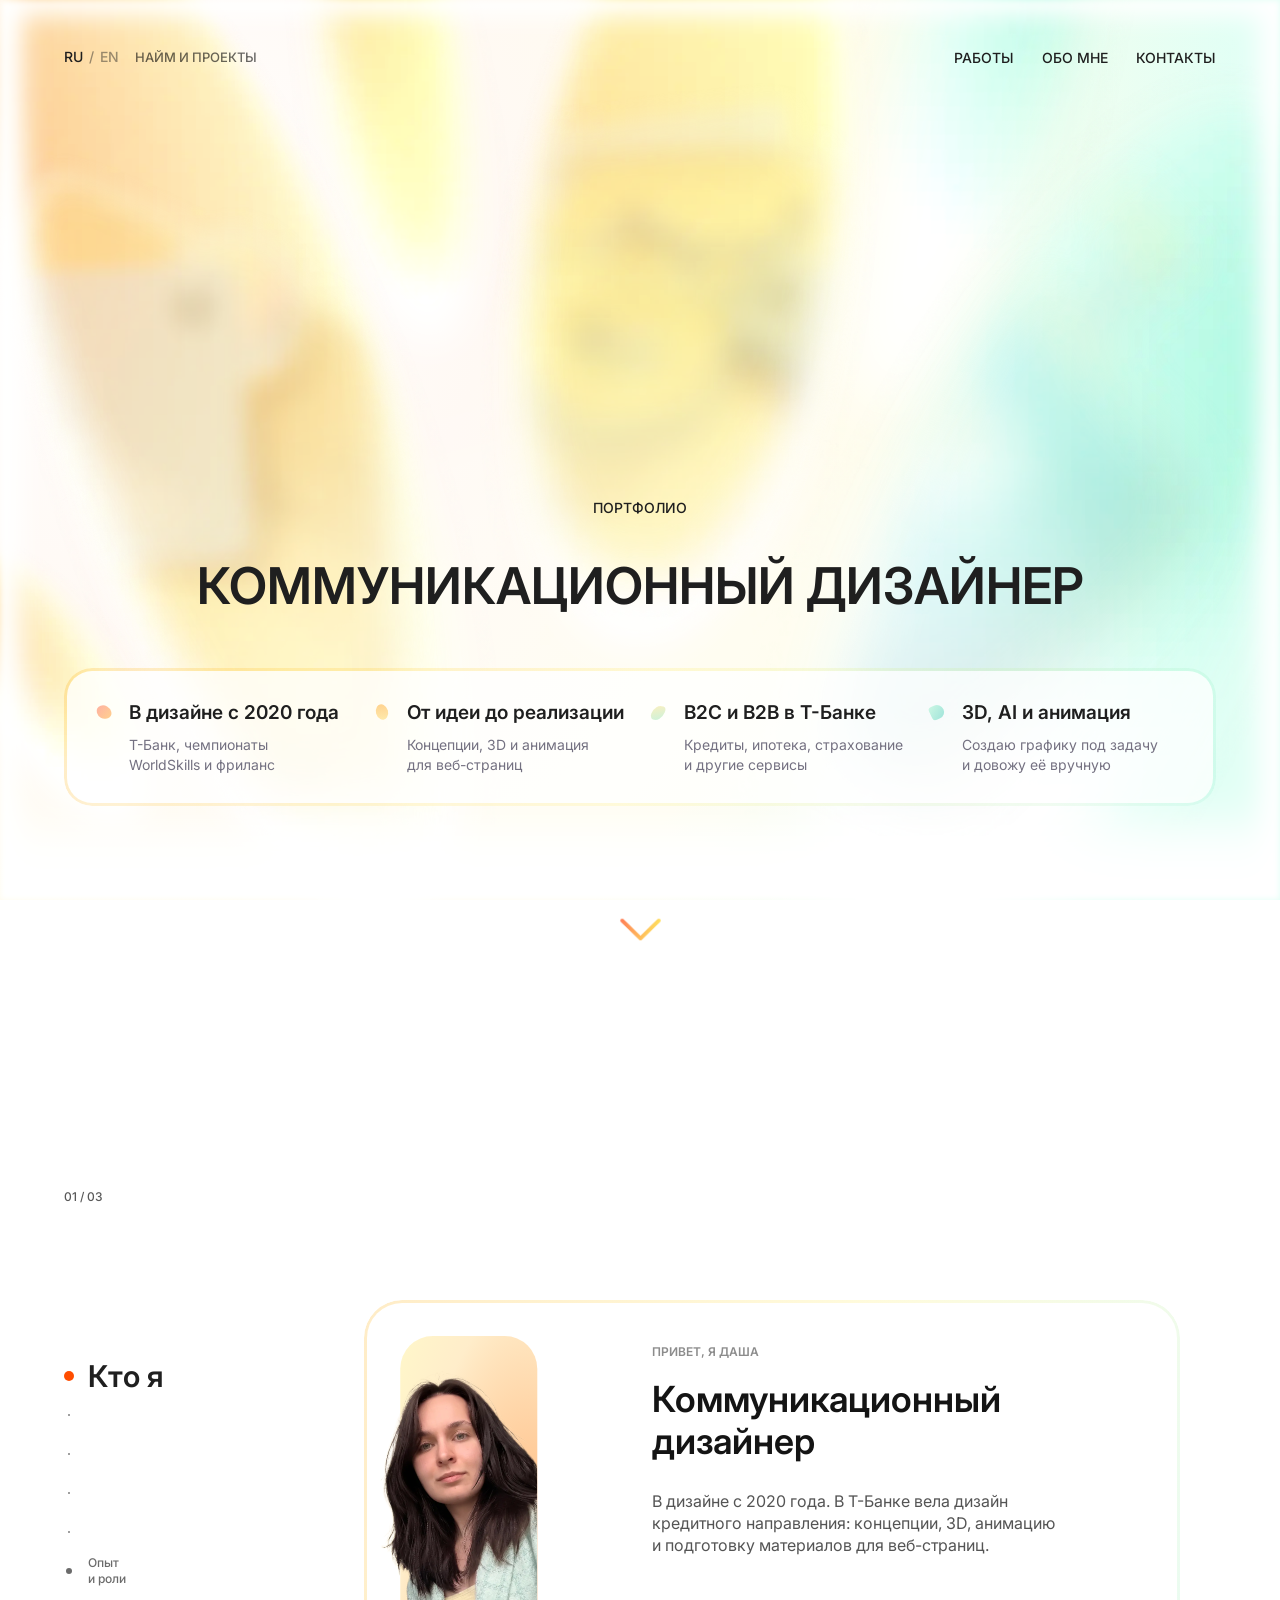
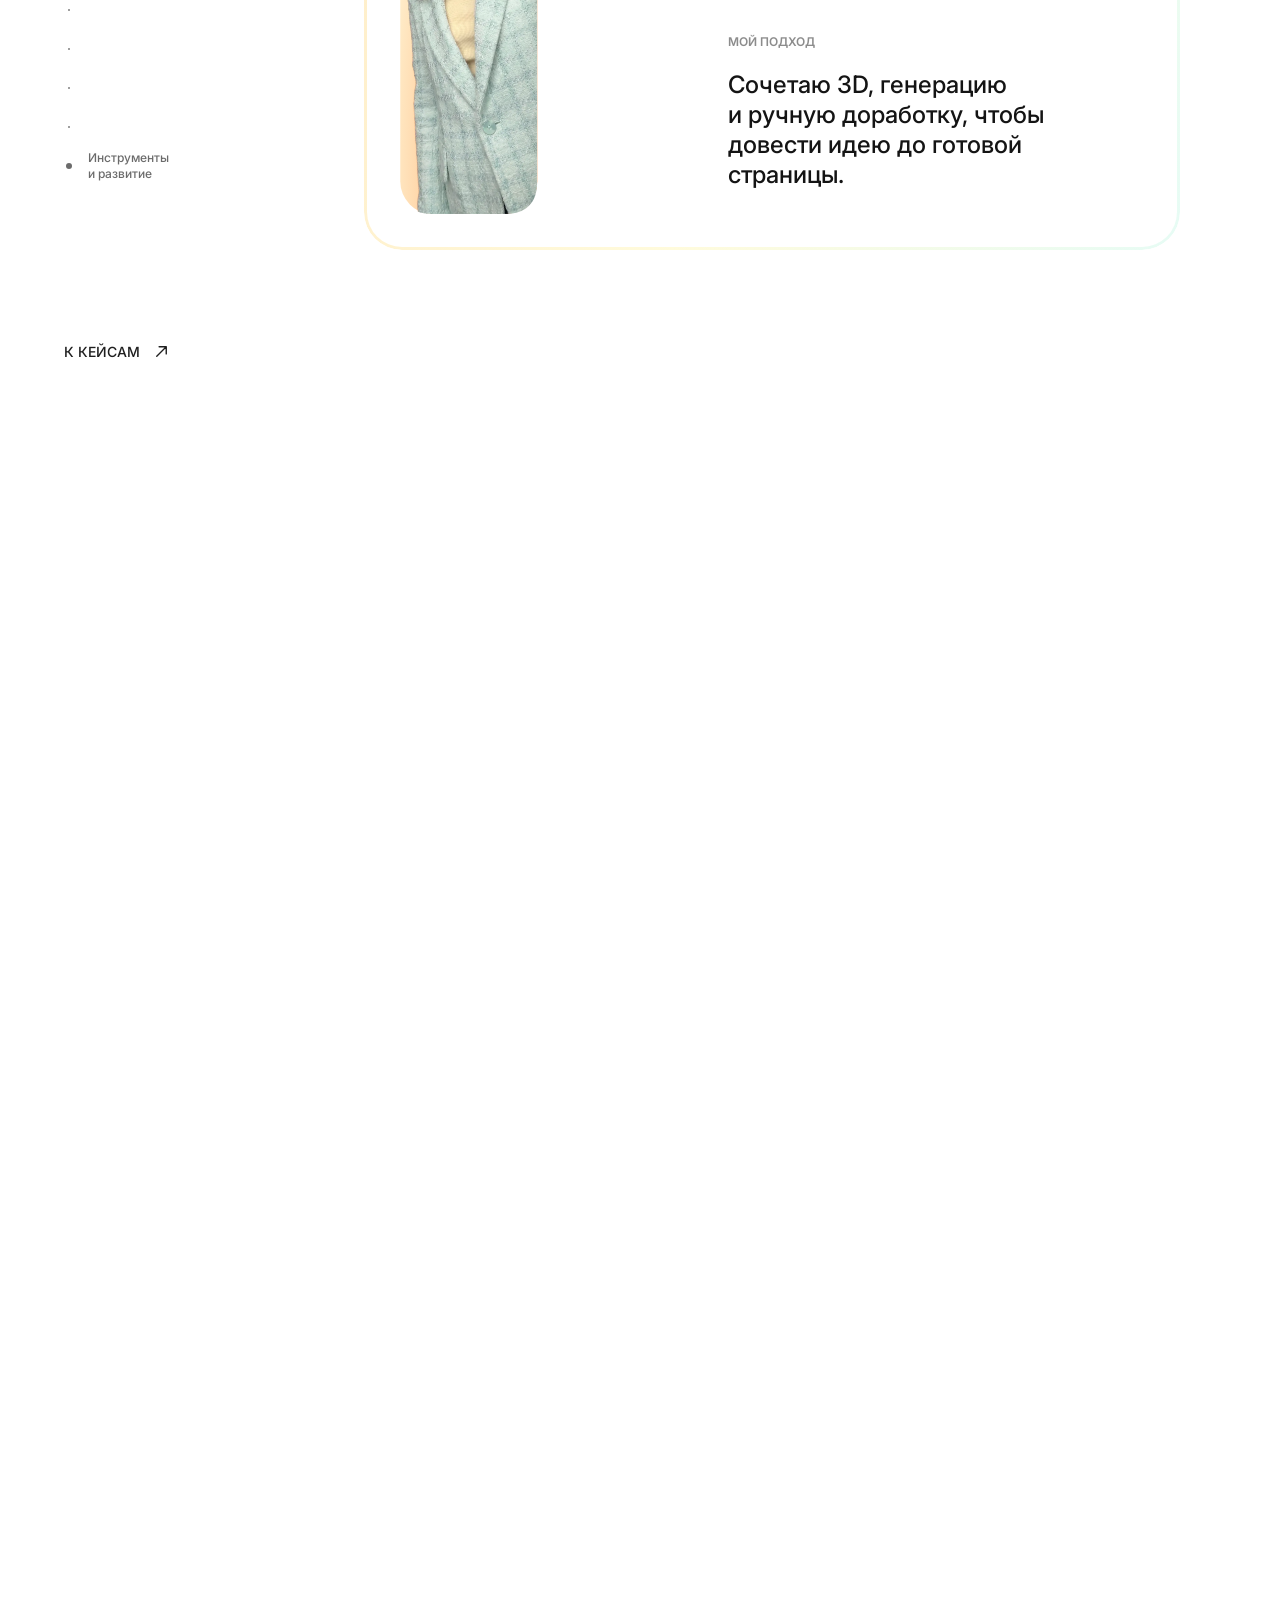
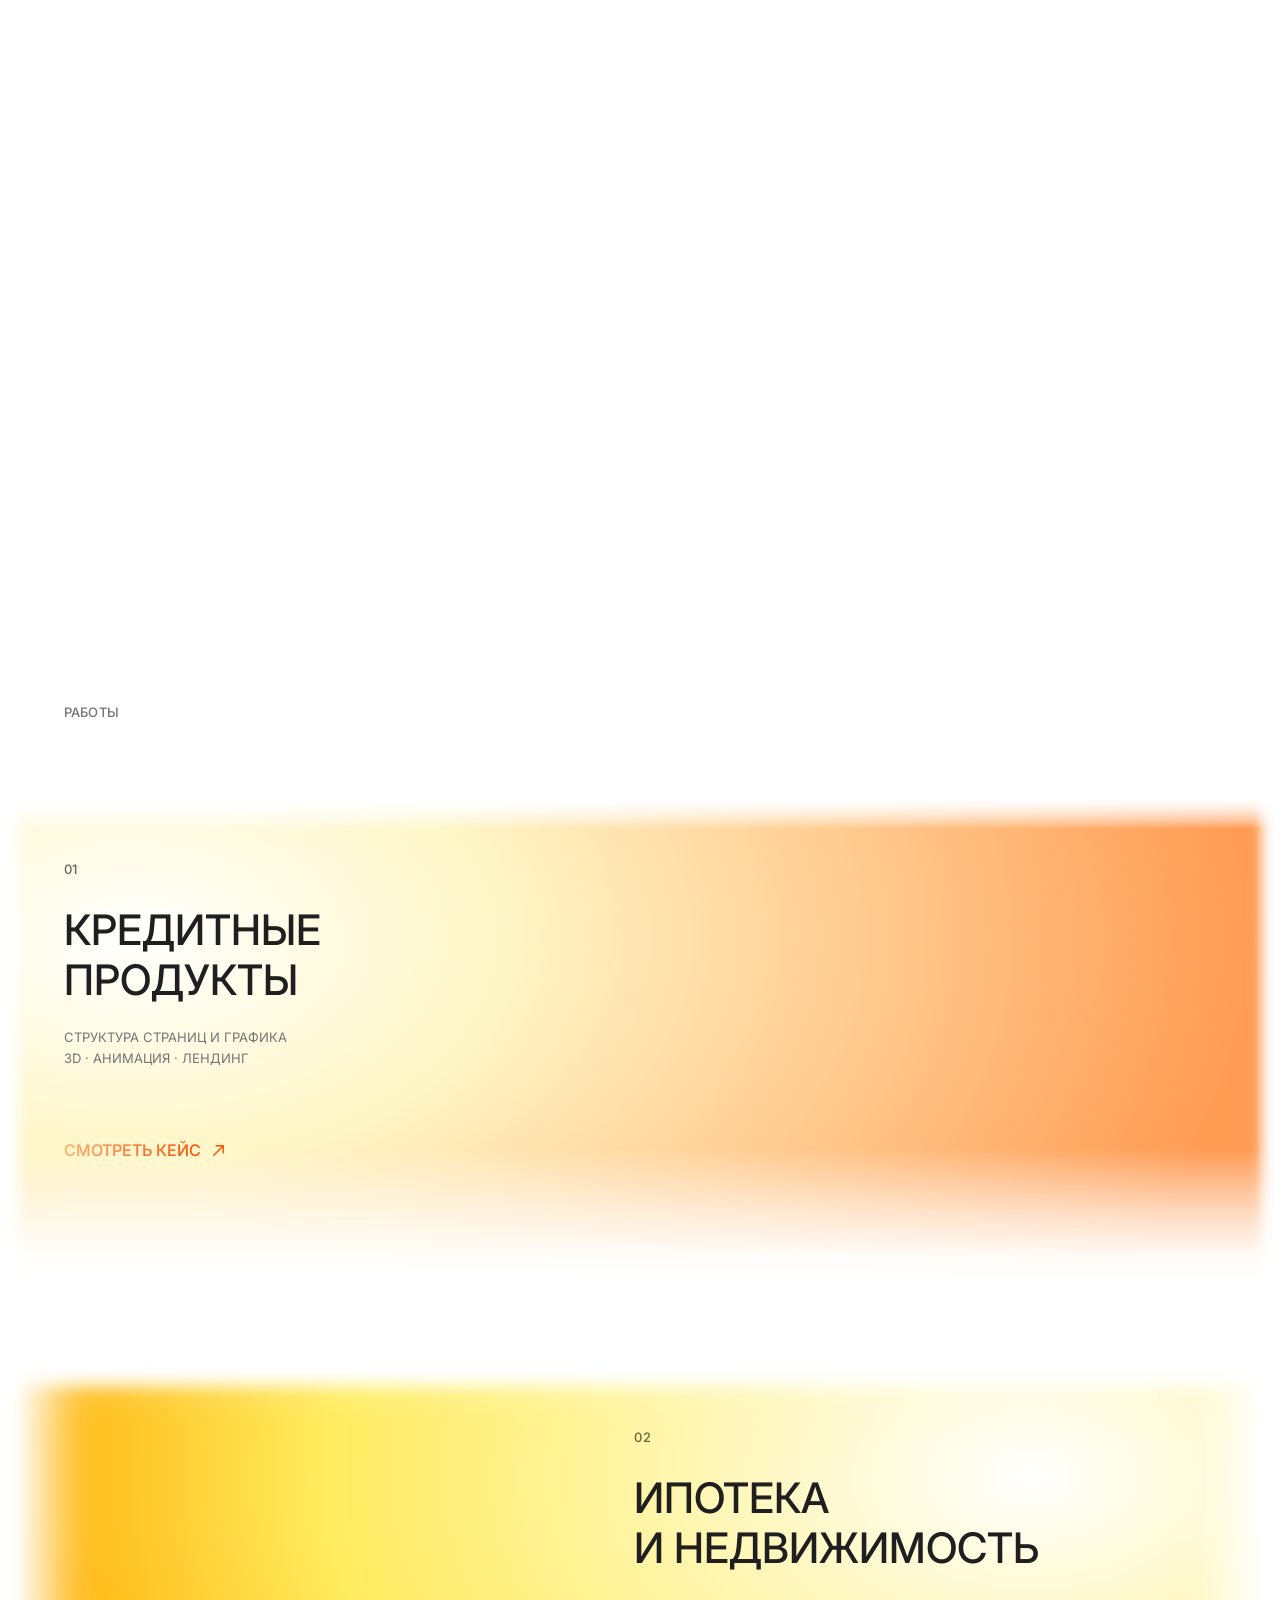
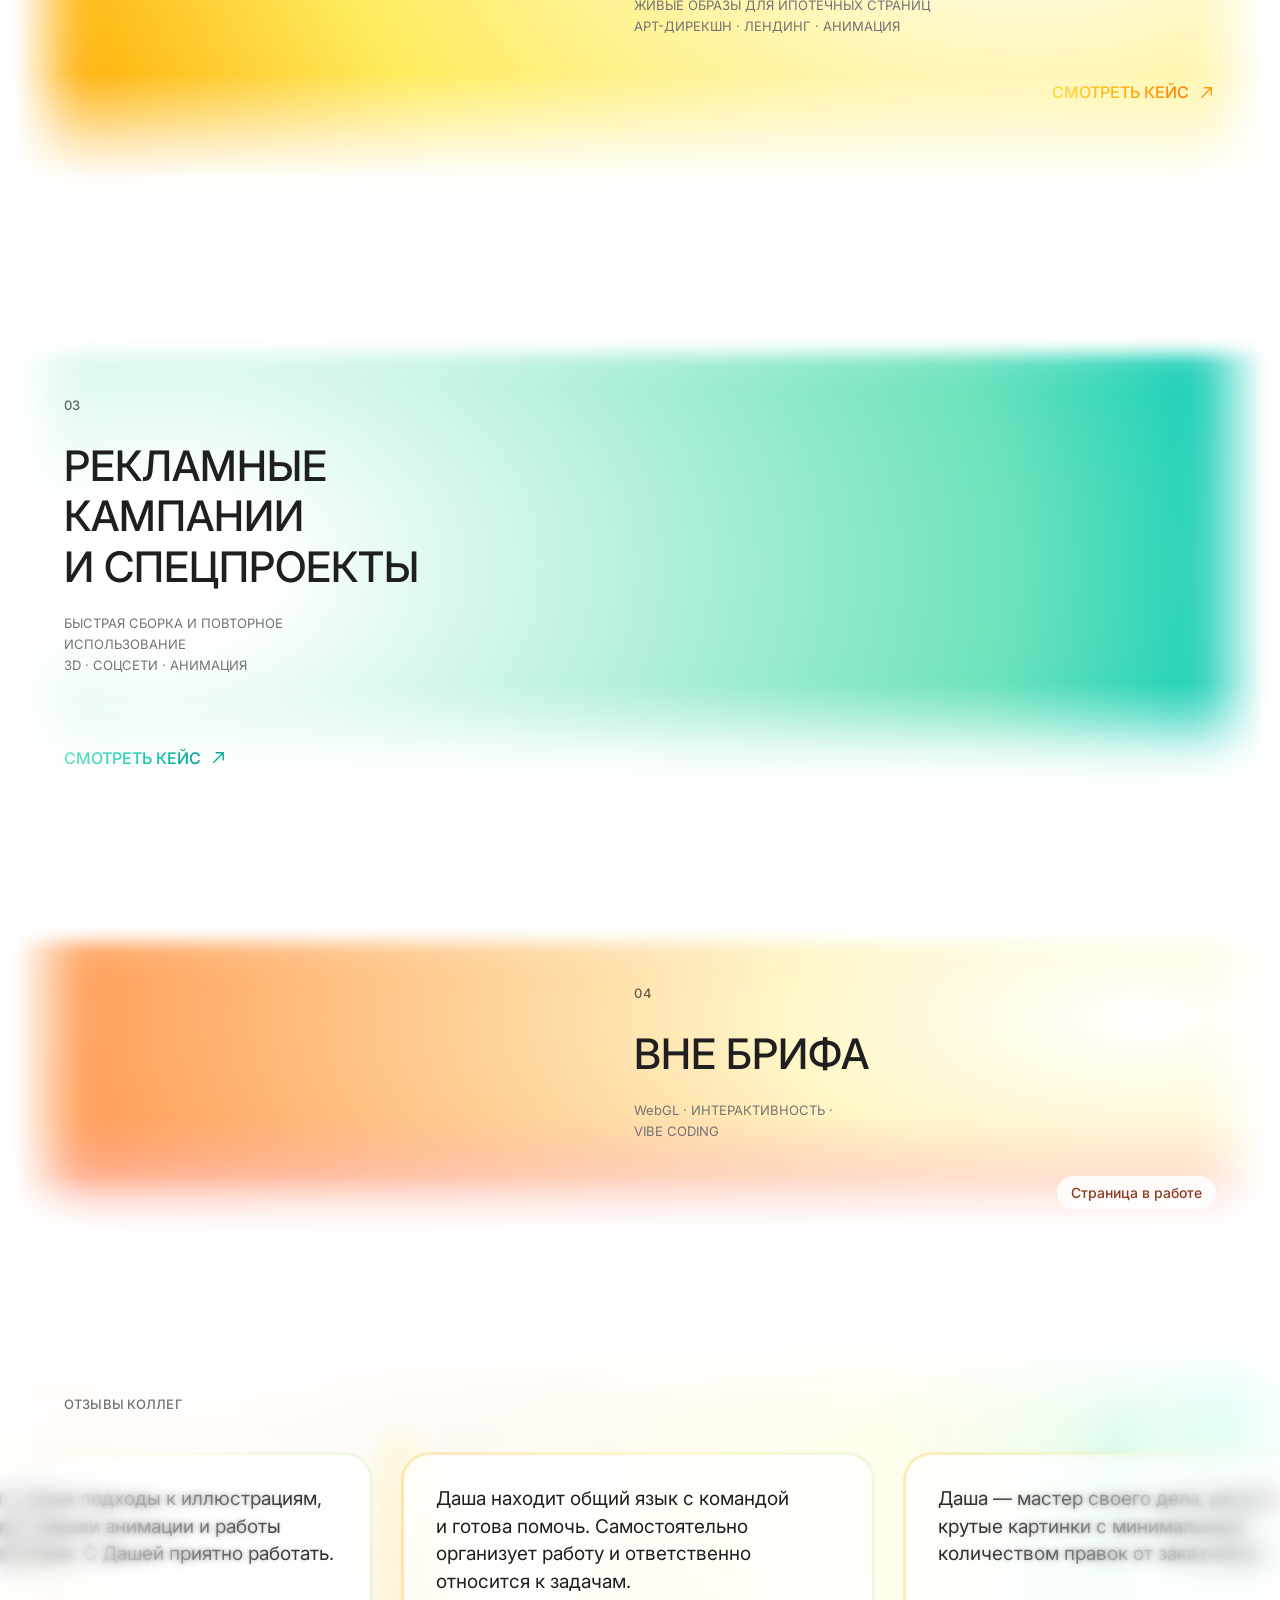
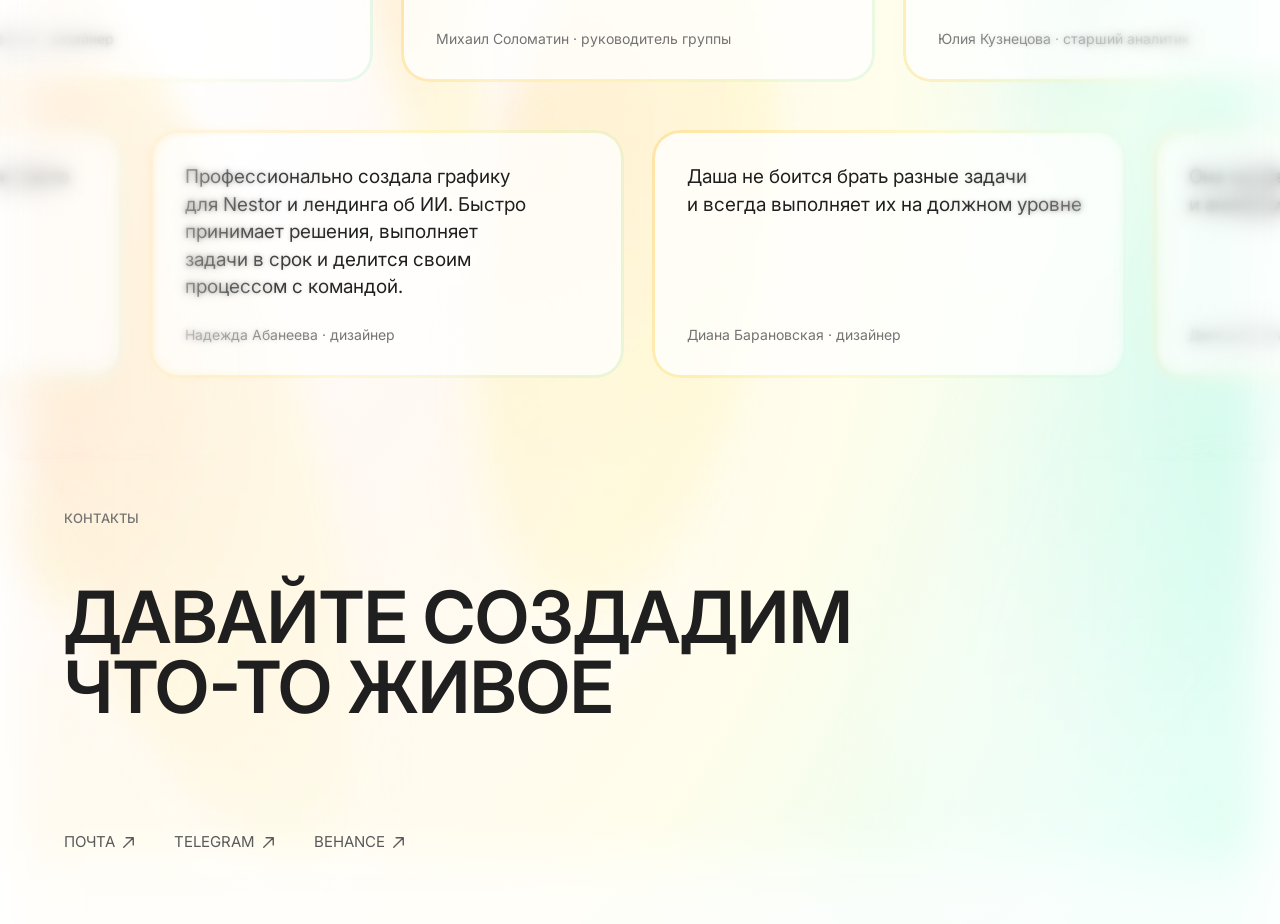
==== commit 1b24b0da: "Use transparent iframe color scheme and premultiplied WebGL output" ====
--- a/index.html
+++ b/index.html
@@ -8,7 +8,7 @@
   <link rel="preconnect" href="https://fonts.googleapis.com">
   <link rel="preconnect" href="https://fonts.gstatic.com" crossorigin>
   <link href="https://fonts.googleapis.com/css2?family=Inter:wght@400;500;600;700&display=swap" rel="stylesheet">
-  <link rel="stylesheet" href="portfolio.css?v=iphone-transparency-1">
+  <link rel="stylesheet" href="portfolio.css?v=iphone-transparency-2">
 
 </head>
 <body class="portal-redesign">
@@ -80,7 +80,7 @@
           <p class="eyebrow">04</p><h2>ВНЕ БРИФА</h2>
           <p class="case__meta">WebGL · ИНТЕРАКТИВНОСТЬ · VIBE CODING</p>
         </div>
-        <div class="case__media"><iframe class="case__webgl" allowtransparency="true" src="jl-interactive.html?preview=ios-9" title="WebGL-превью JL Interactive" loading="lazy" tabindex="-1"></iframe></div>
+        <div class="case__media"><iframe class="case__webgl" allowtransparency="true" src="jl-interactive.html?preview=ios-10" title="WebGL-превью JL Interactive" loading="lazy" tabindex="-1"></iframe></div>
         <span class="case__details case__details--edge case__status">Страница в работе</span>
       </article>
     </section>
--- a/portfolio.css
+++ b/portfolio.css
@@ -2644,4 +2644,4 @@
 
 #work>.case--interactive .case__status { padding:8px 14px; min-height:0; border-radius:999px; background:rgb(255 255 255 / 85%); color:#8c3a20; font-size:14px; cursor:default }
 
-.case__webgl { background:transparent; color-scheme:light }
+.case__webgl { background:transparent!important; color-scheme:normal }
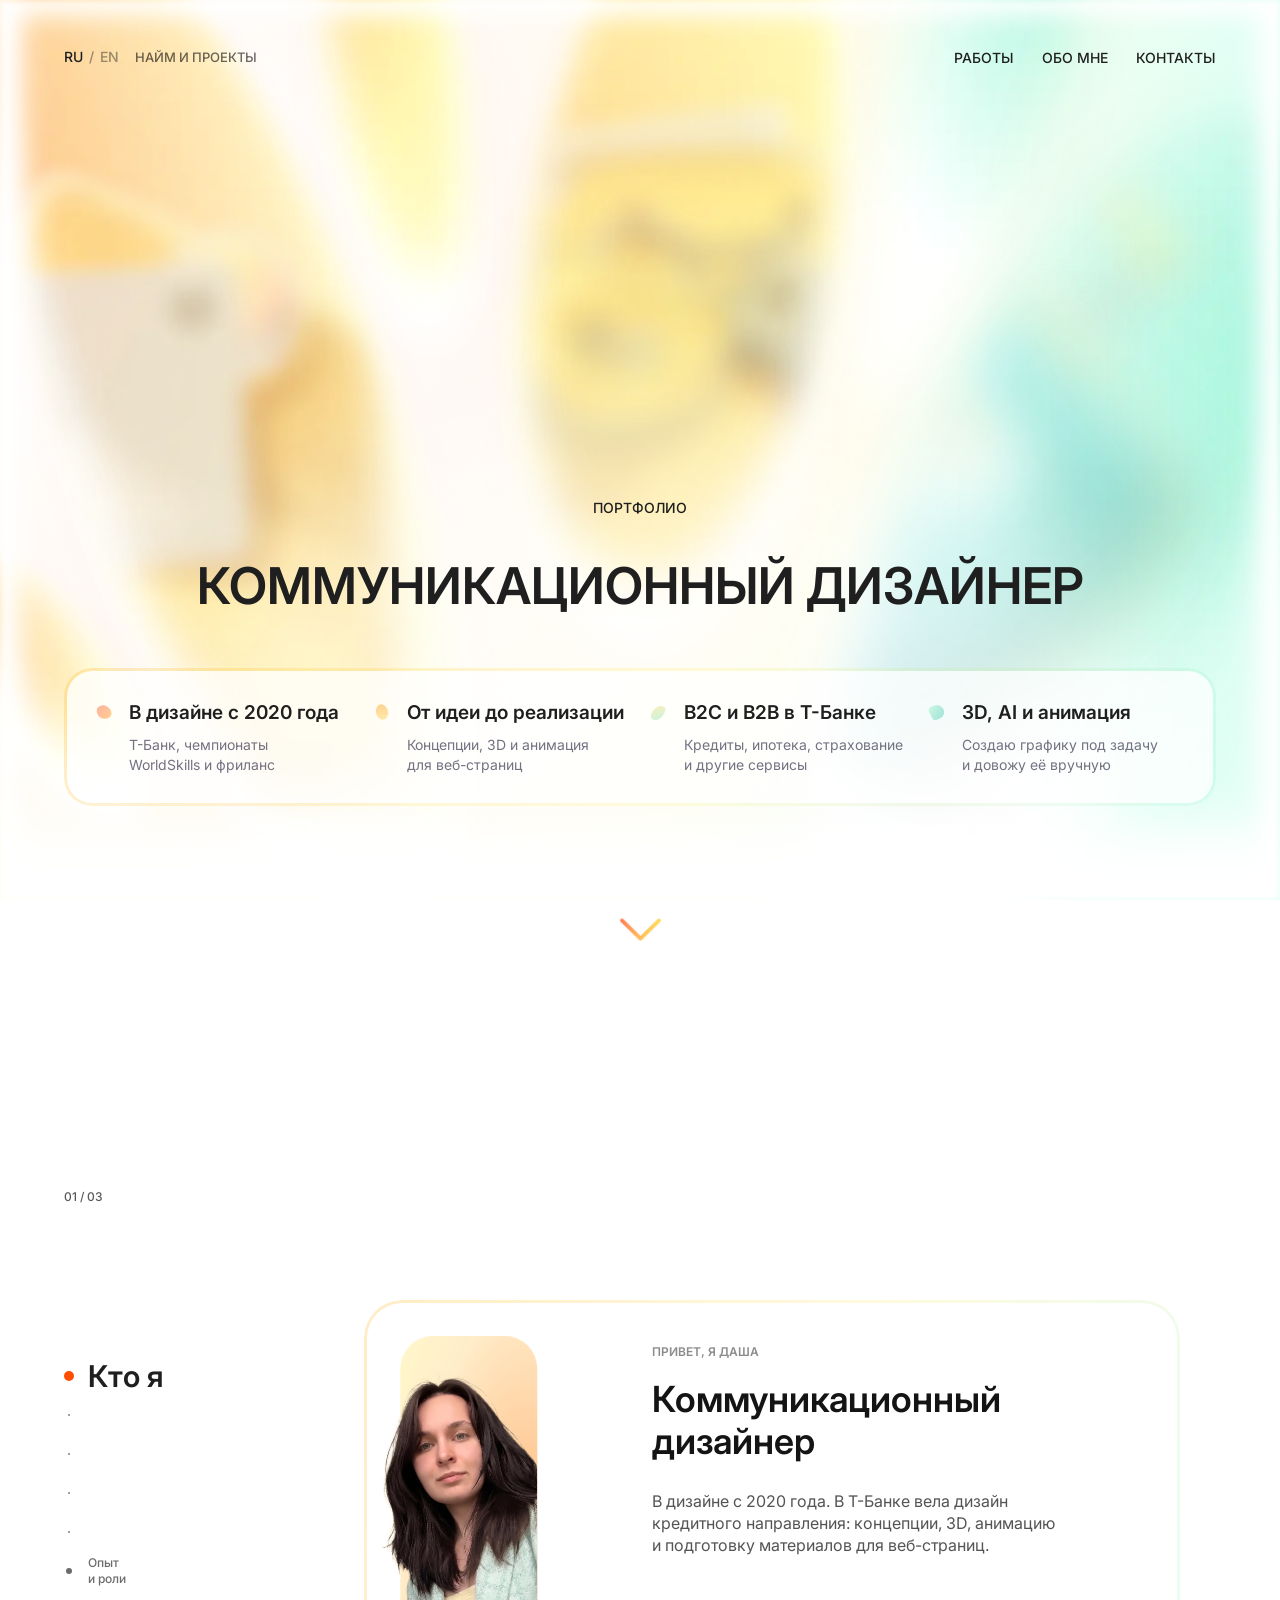
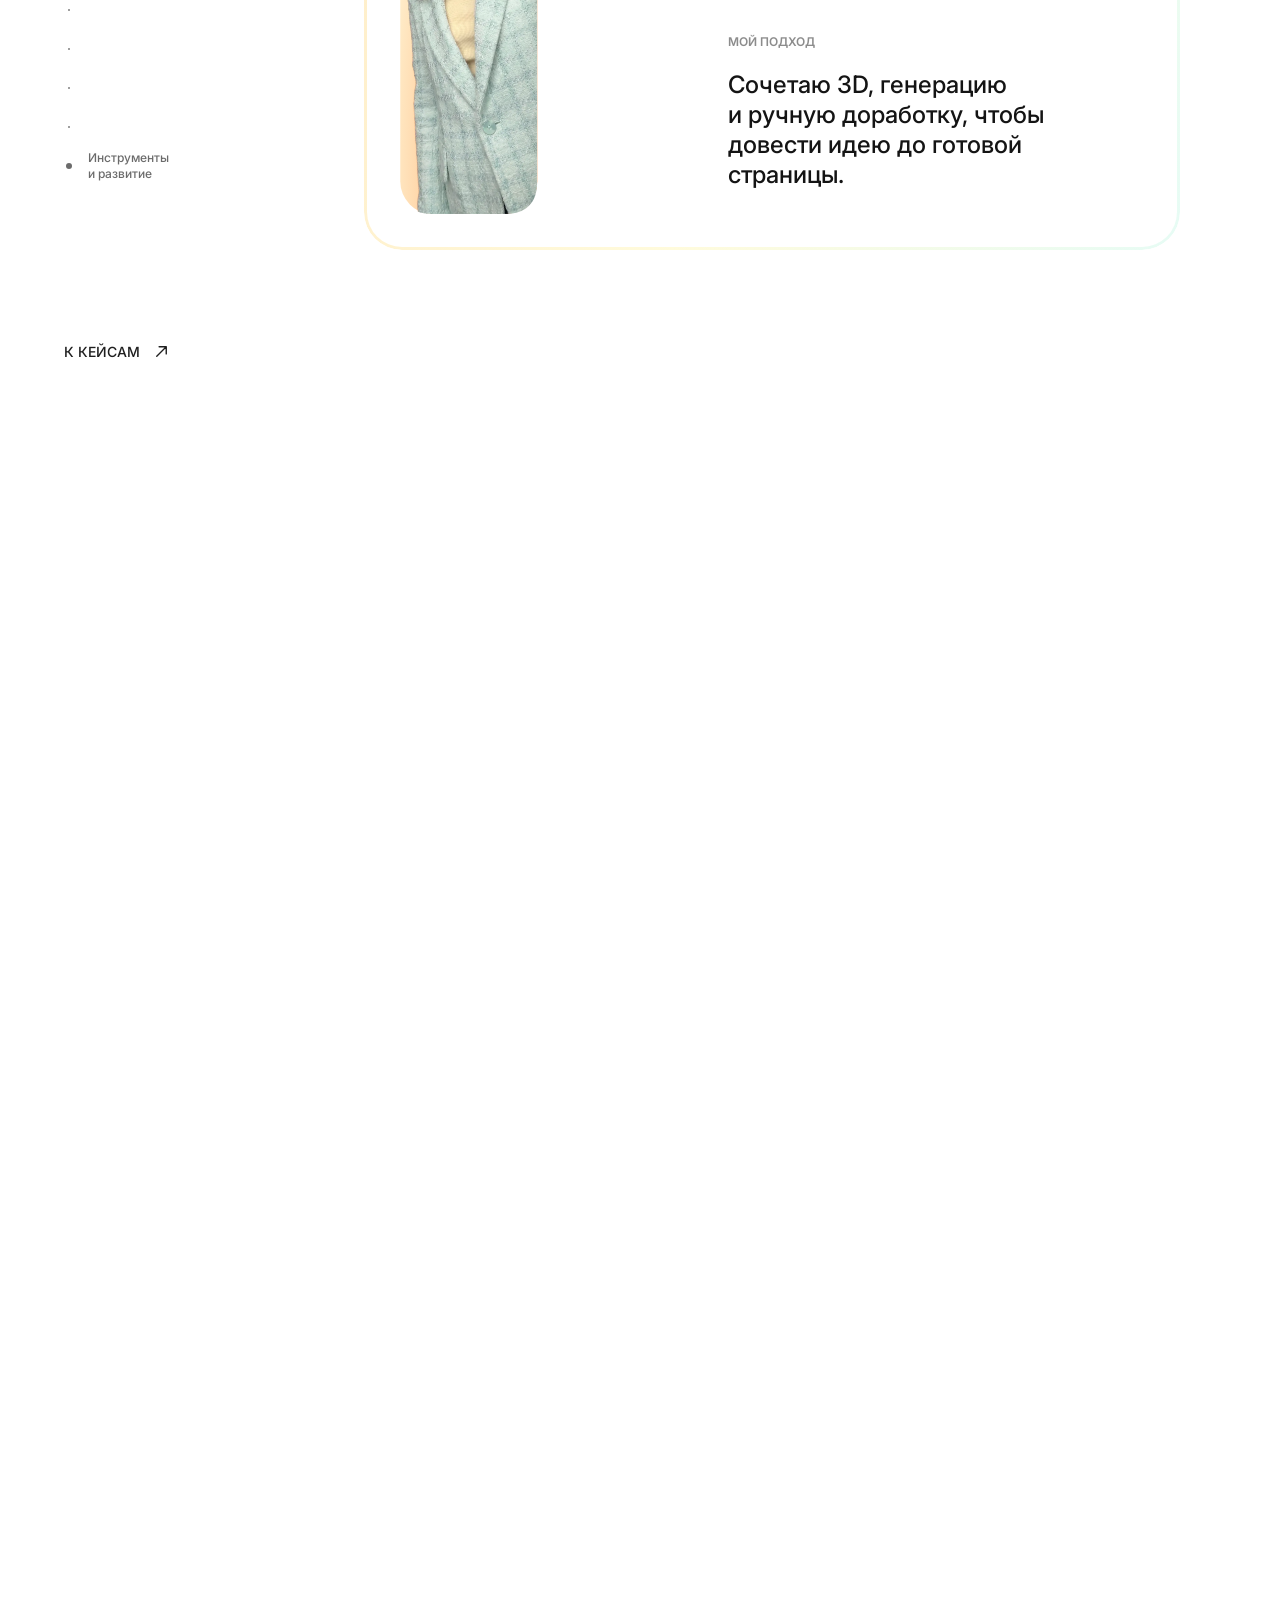
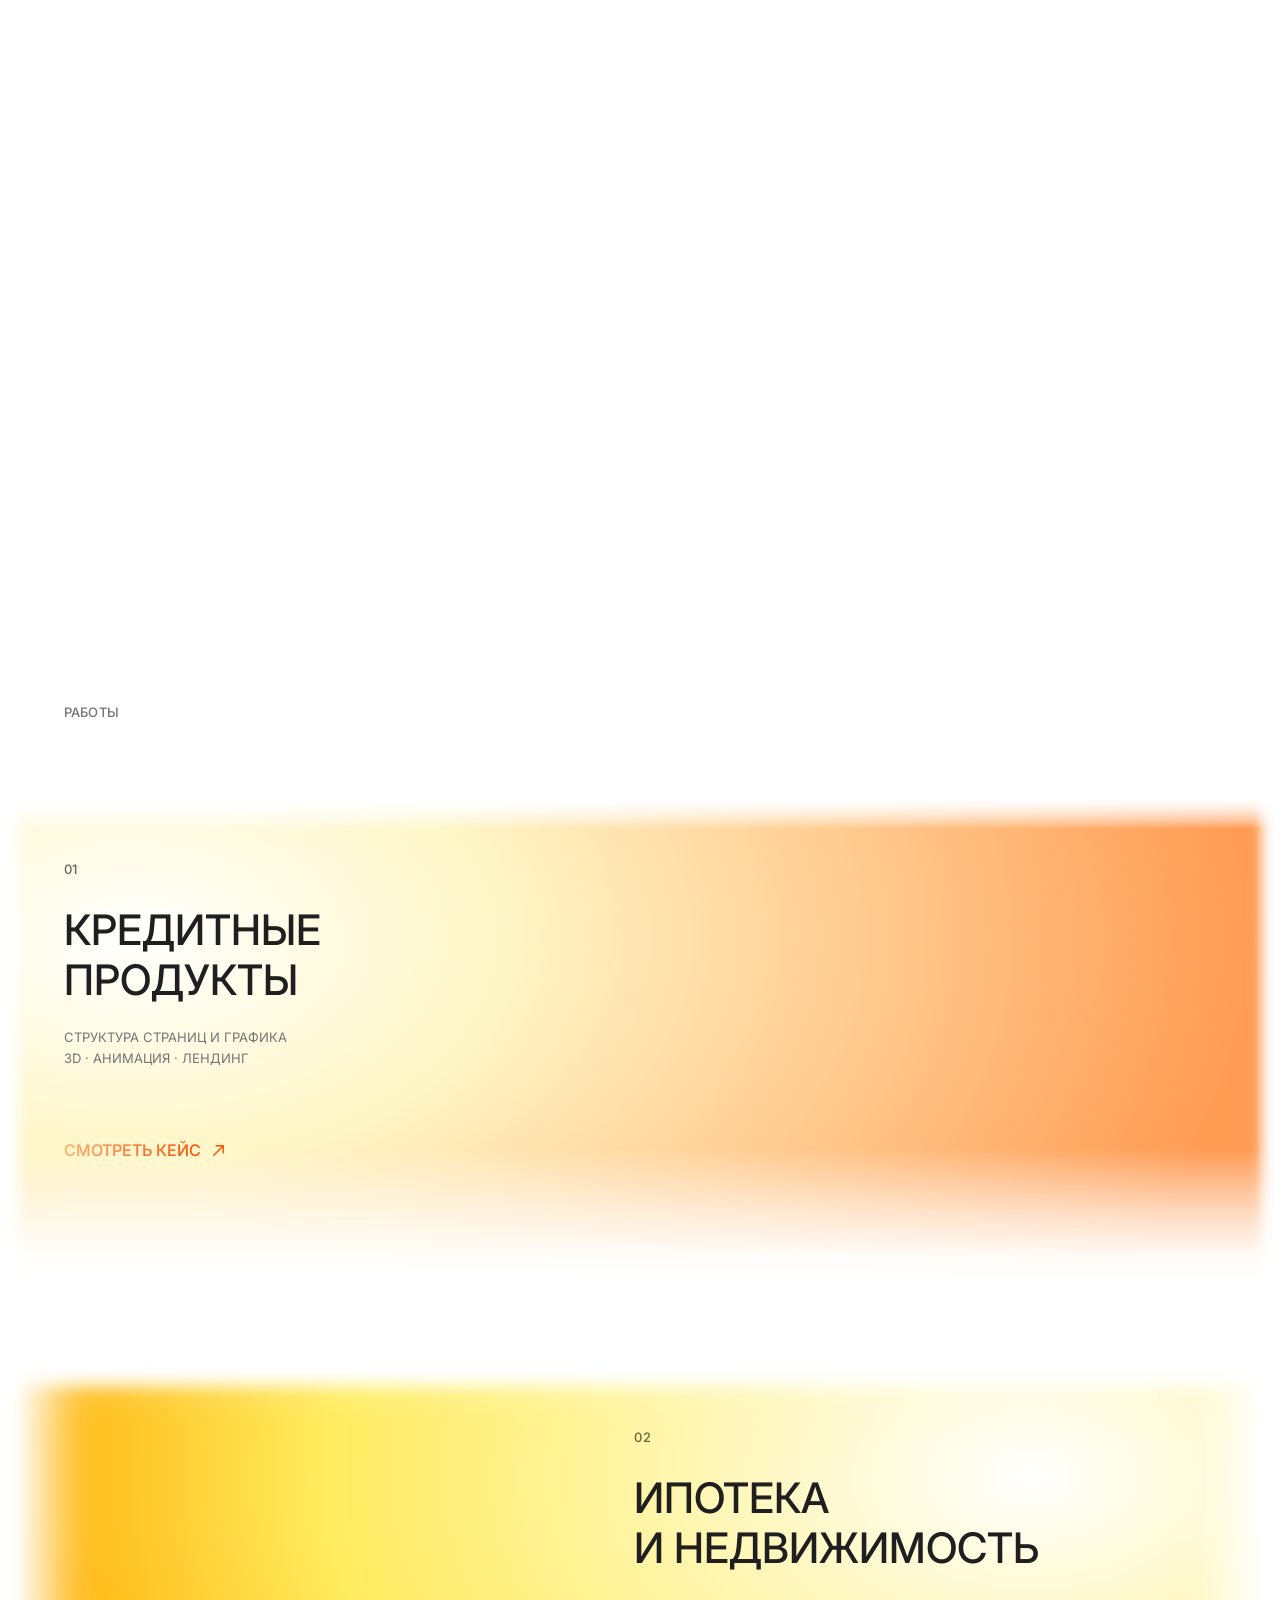
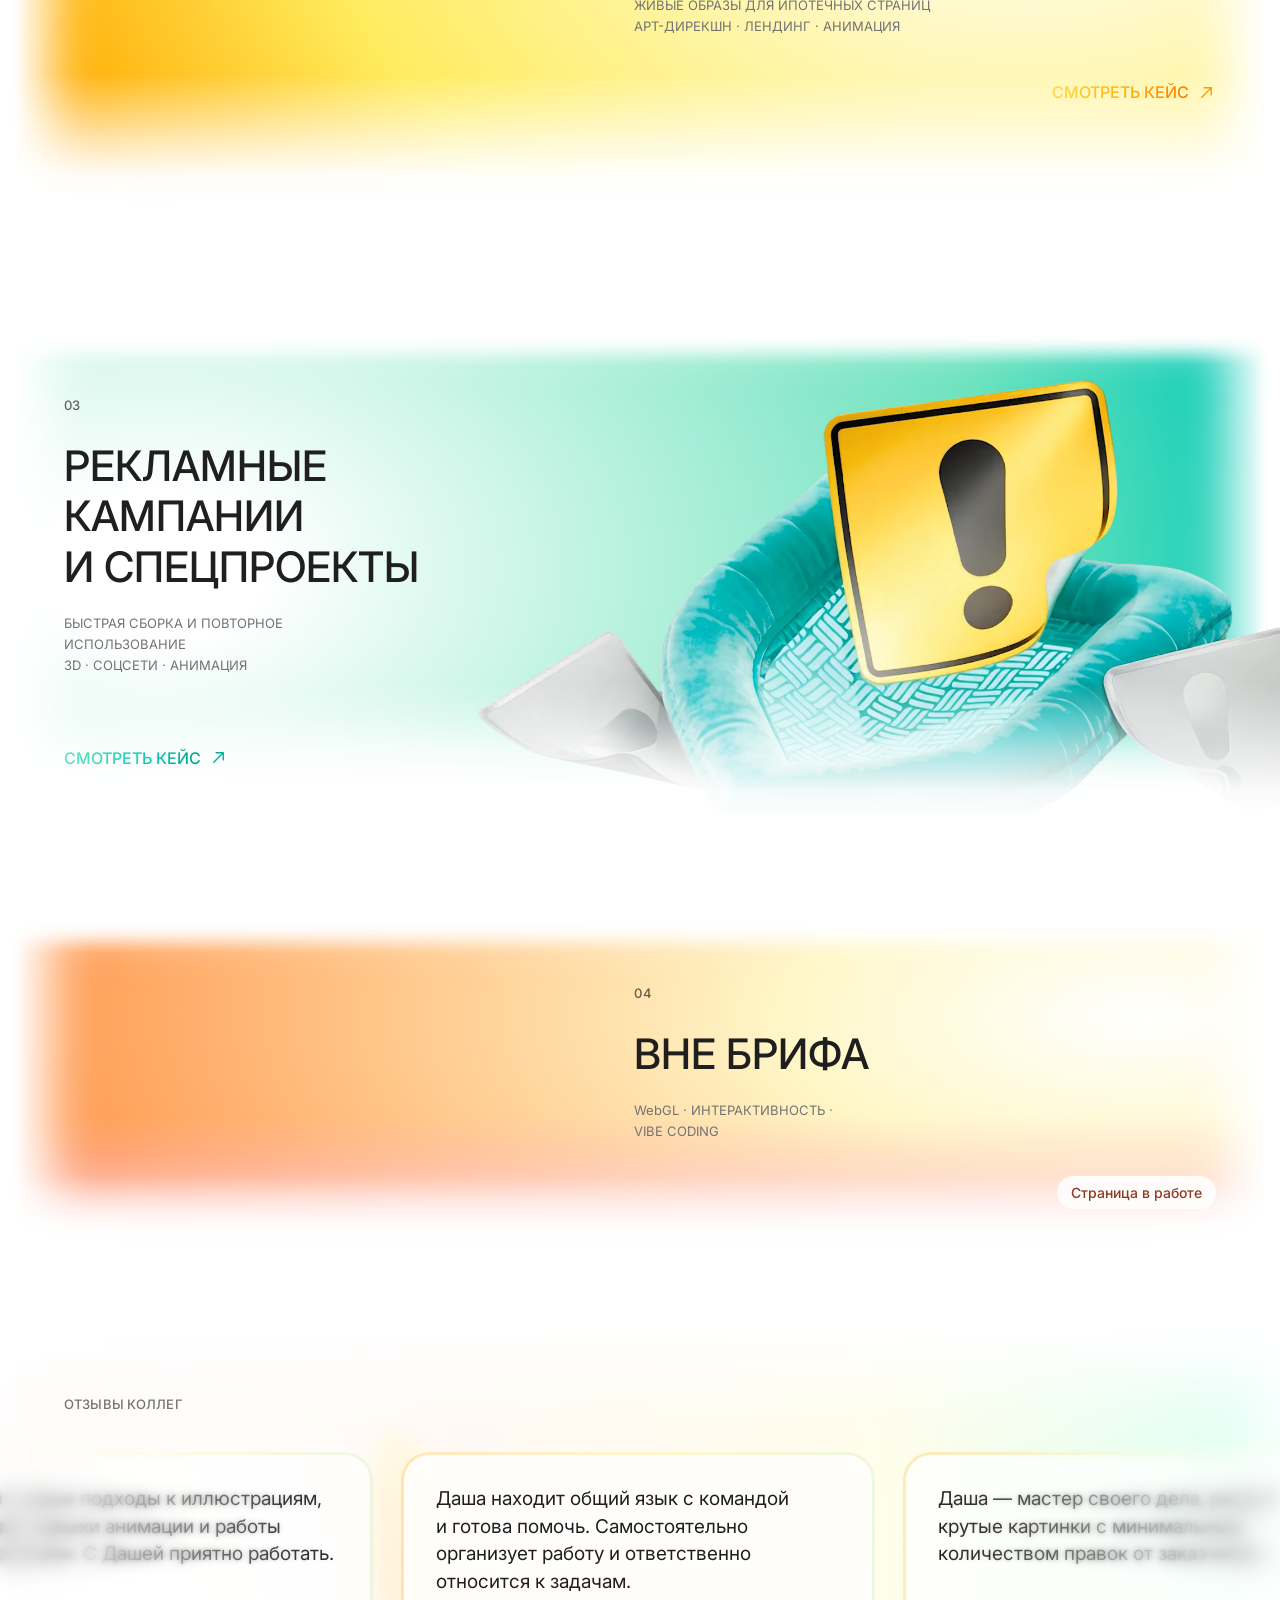
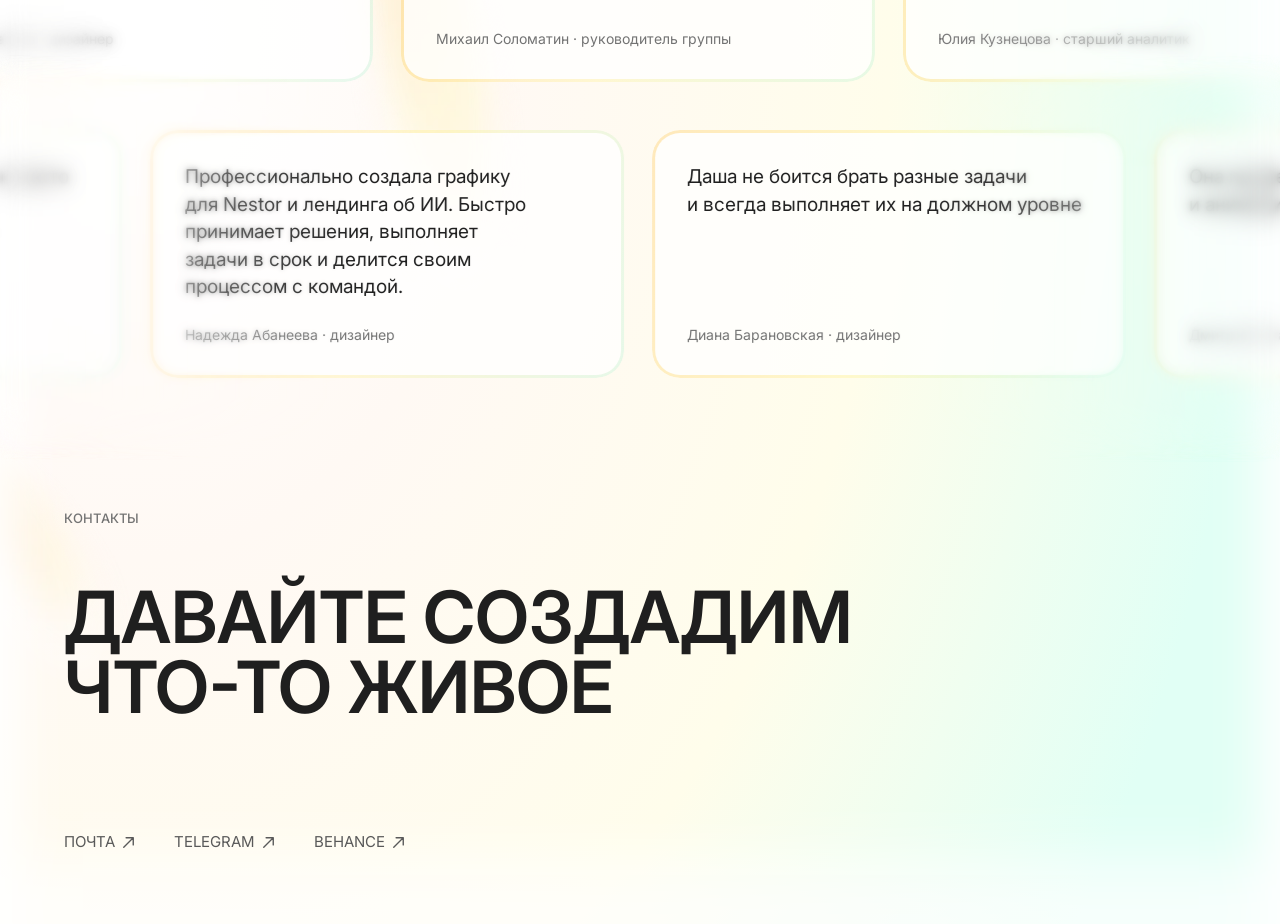
==== commit 45579e99: "Warm nearby media and defer Safari video contexts" ====
--- a/index.html
+++ b/index.html
@@ -419,8 +419,8 @@
 
   <script src="about-photo-mask.js?v=performance-1"></script>
   <script src="responsive.js?v=tools-drag-1"></script>
-  <script src="safari-video.js?v=20260912-reviews-seam"></script>
-  <script src="script.js?v=portfolio-optimized-1"></script>
+  <script src="safari-video.js?v=media-loading-1"></script>
+  <script src="script.js?v=media-loading-1"></script>
   <script src="translations.js?v=jl-interactive-36"></script>
   <script src="language.js?v=ru-typography-2"></script>
 <script src="portal-masks.js?v=performance-1"></script><script src="portal-layout.js?v=performance-1"></script><script src="case-polish.js?v=comparison-smooth-2"></script><script src="usp-layout.js?v=1"></script><script src="footer-reviews.js?v=performance-1"></script><script src="tools-autoplay.js?v=tools-drag-1"></script><script src="scene-editor.js?v=7" defer></script></body>
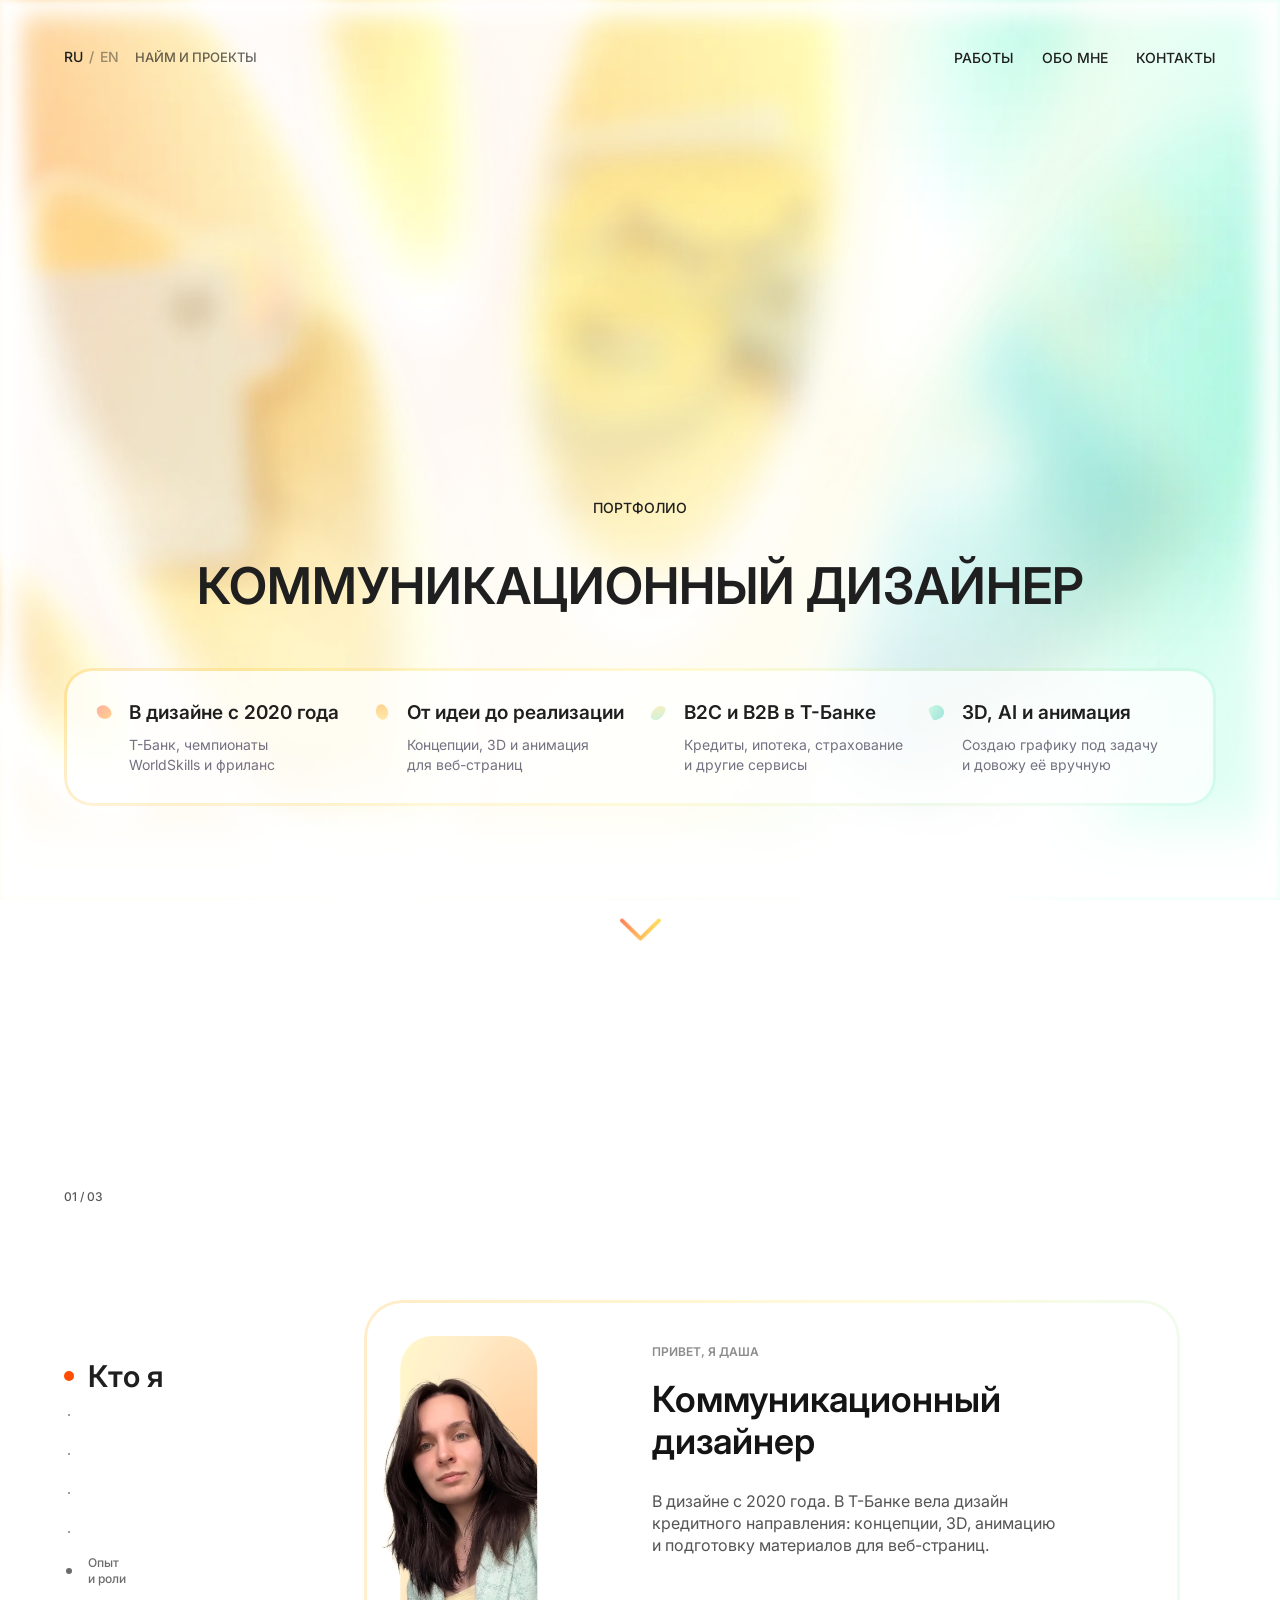
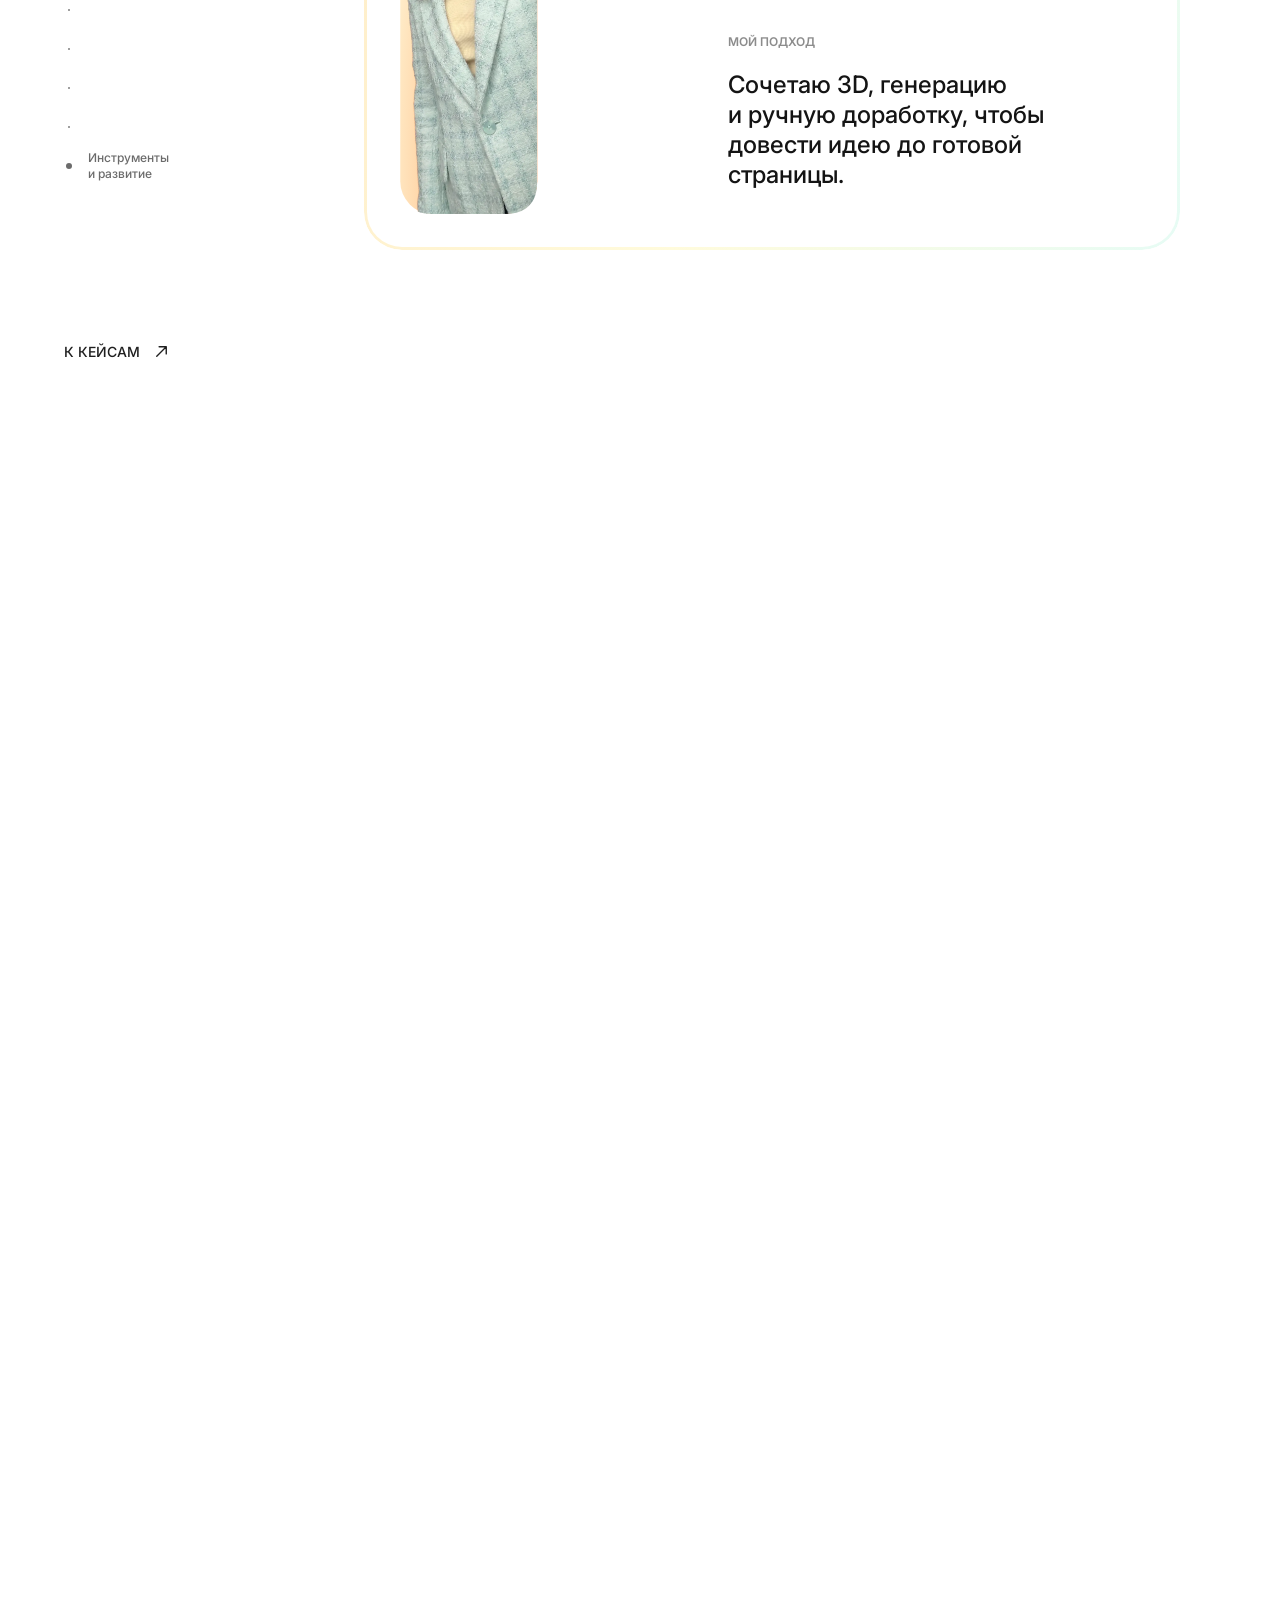
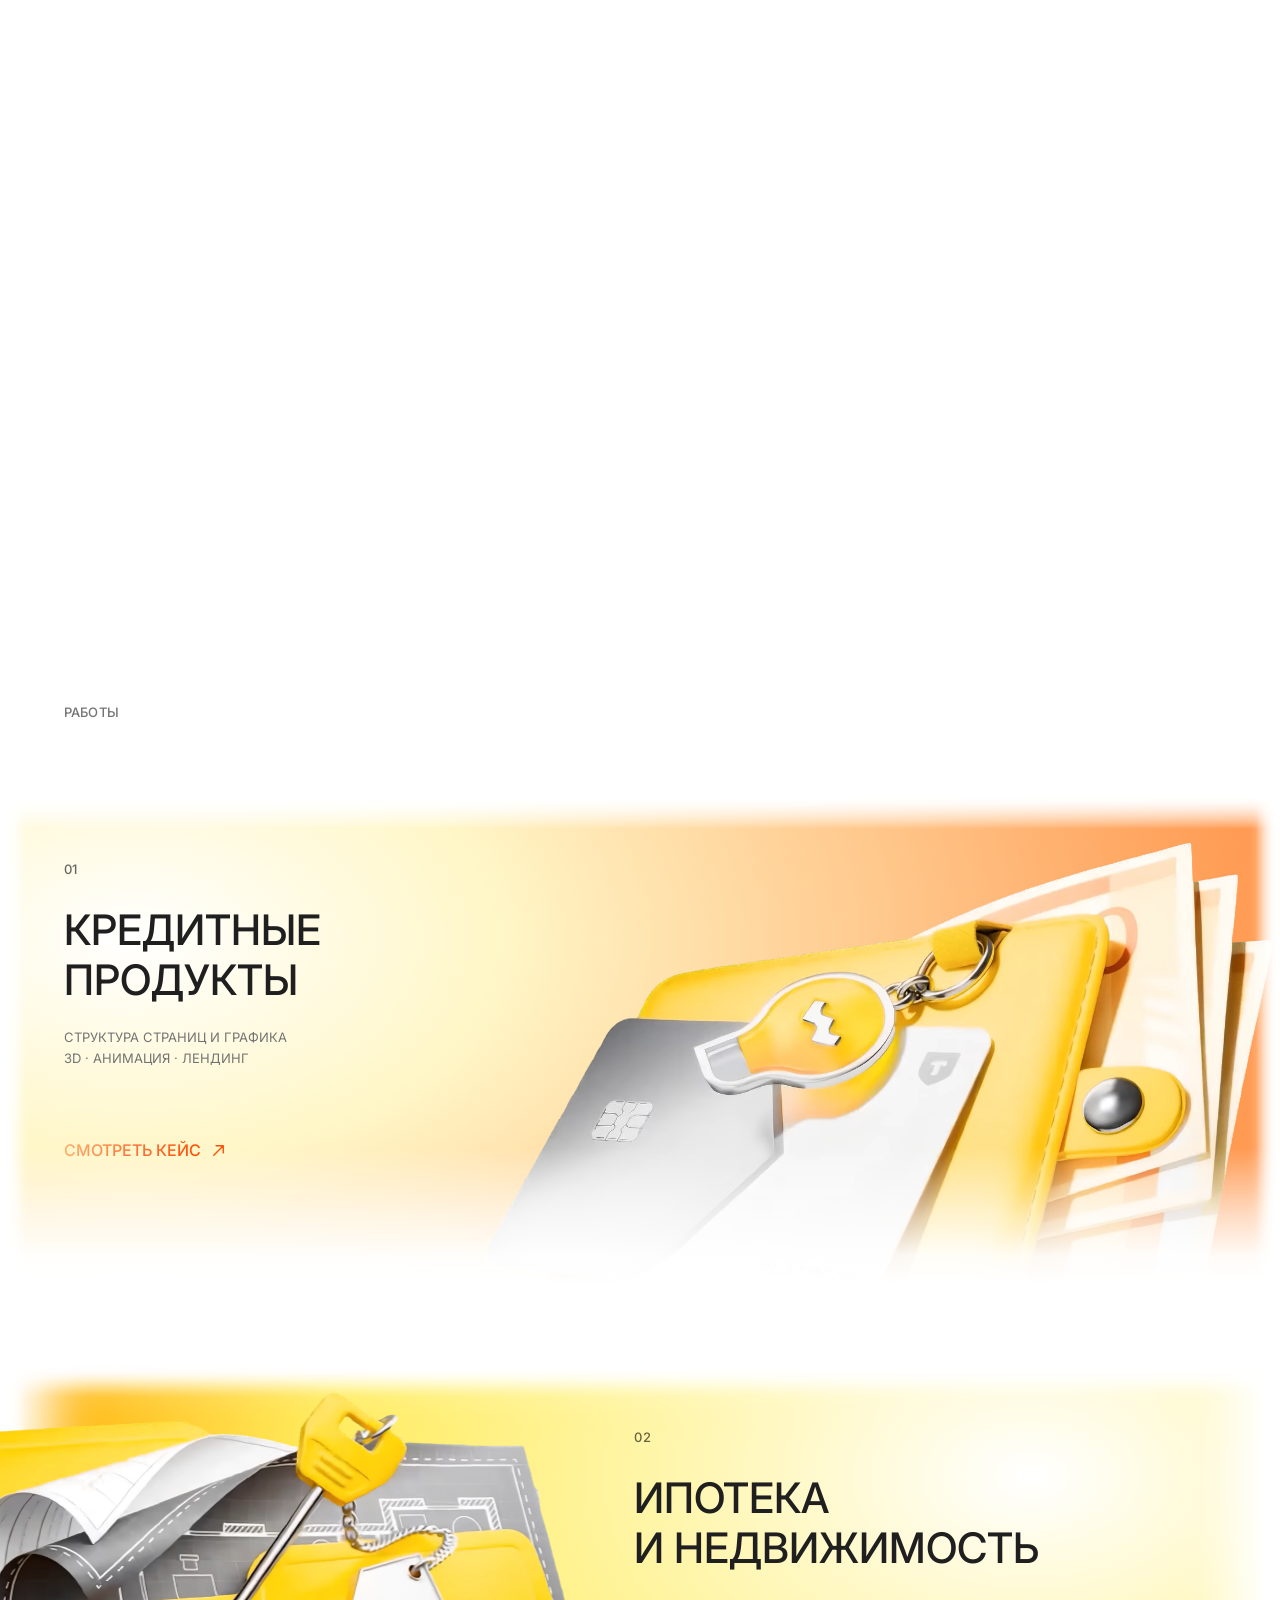
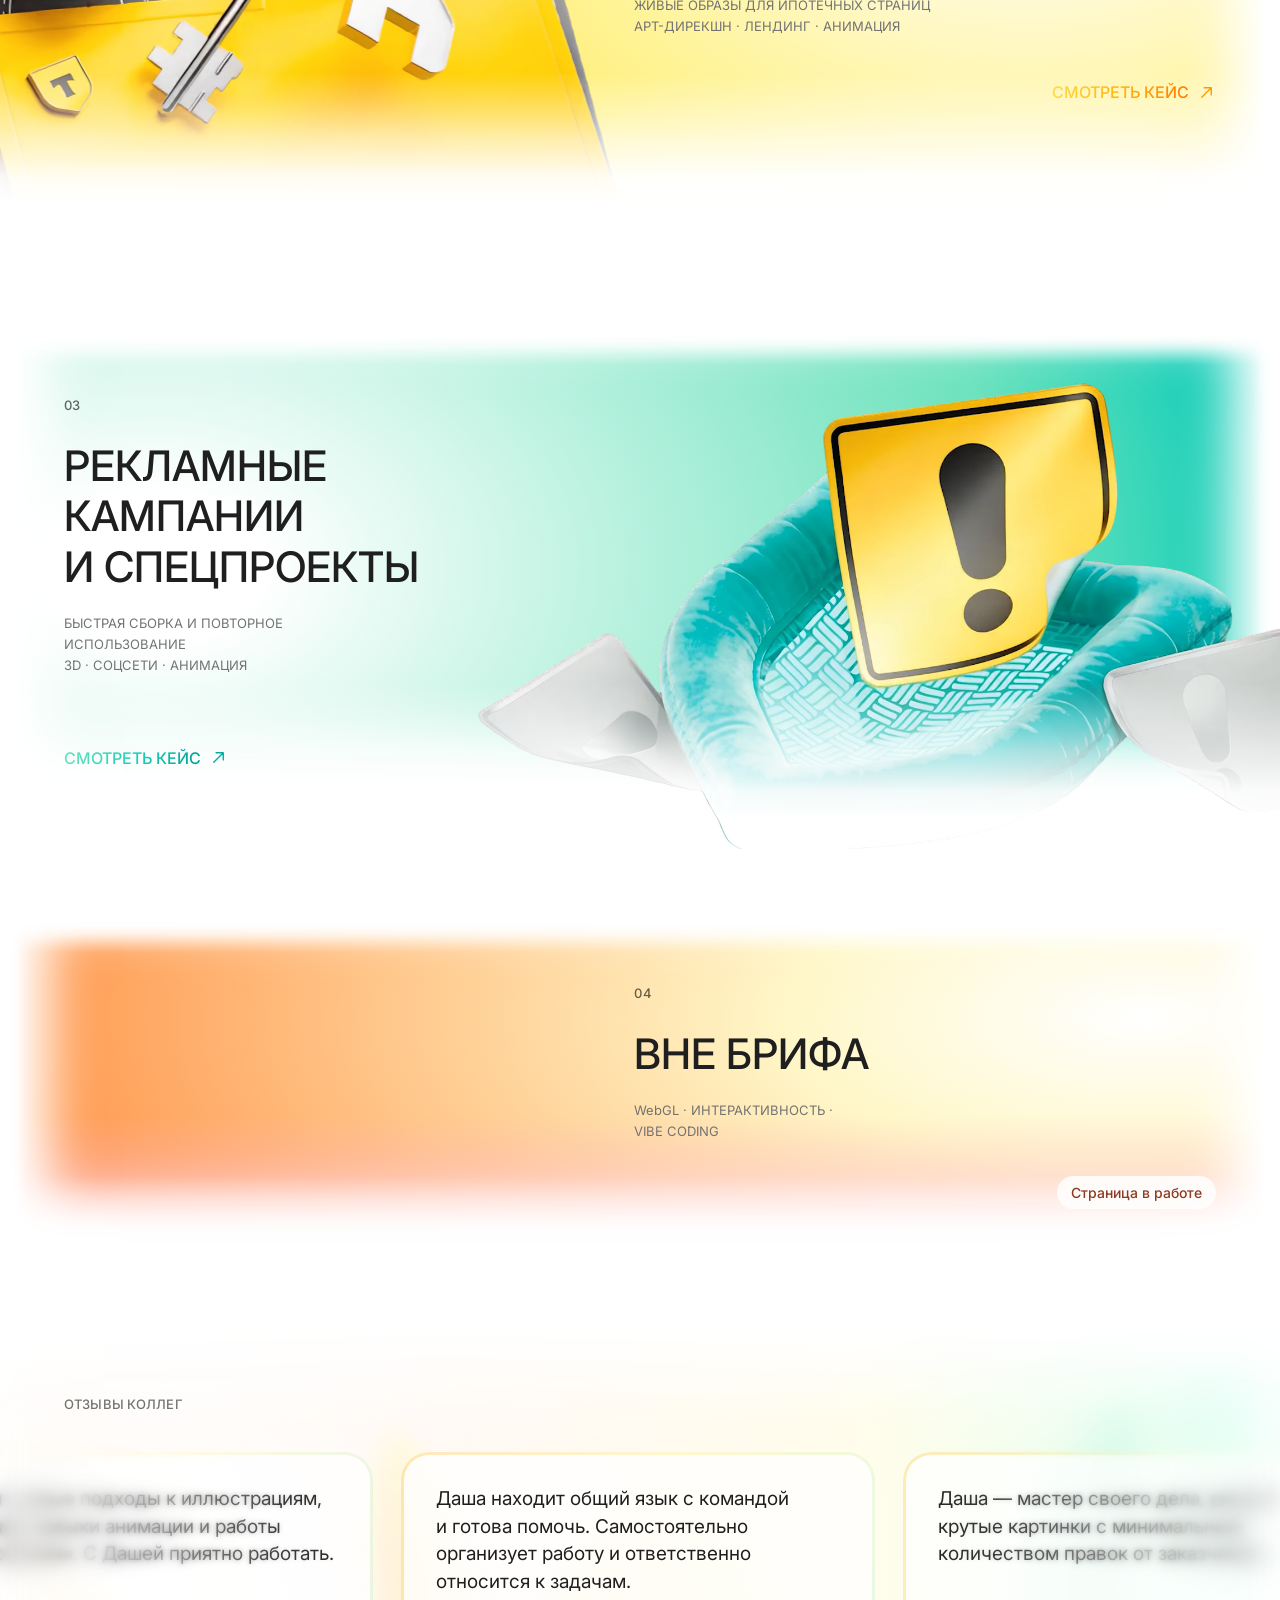
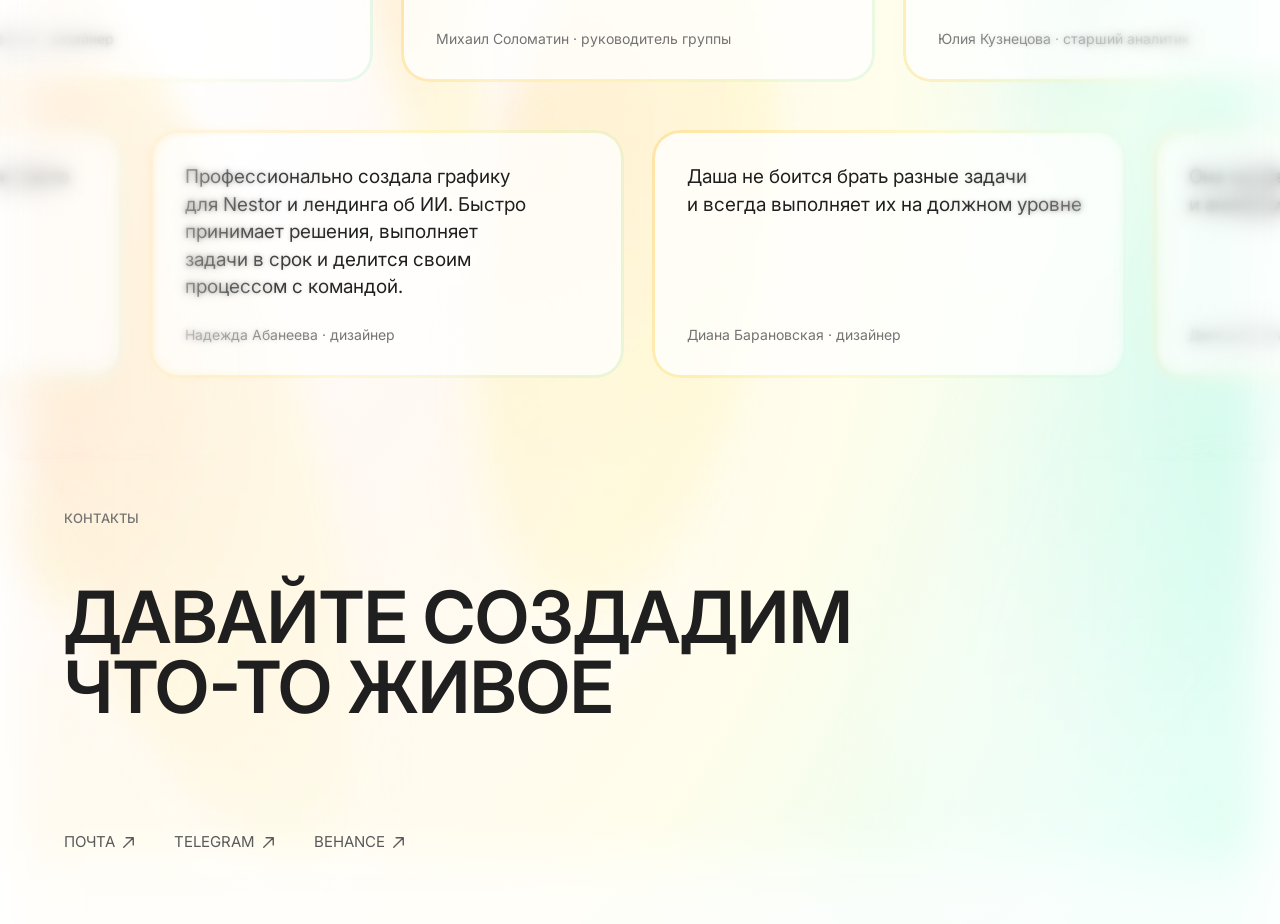
==== commit 93bdf7ef: "Preload nearby case images individually" ====
--- a/index.html
+++ b/index.html
@@ -420,7 +420,7 @@
   <script src="about-photo-mask.js?v=performance-1"></script>
   <script src="responsive.js?v=tools-drag-1"></script>
   <script src="safari-video.js?v=media-loading-1"></script>
-  <script src="script.js?v=media-loading-1"></script>
+  <script src="script.js?v=case-images-2"></script>
   <script src="translations.js?v=jl-interactive-36"></script>
   <script src="language.js?v=ru-typography-2"></script>
 <script src="portal-masks.js?v=performance-1"></script><script src="portal-layout.js?v=performance-1"></script><script src="case-polish.js?v=comparison-smooth-2"></script><script src="usp-layout.js?v=1"></script><script src="footer-reviews.js?v=performance-1"></script><script src="tools-autoplay.js?v=tools-drag-1"></script><script src="scene-editor.js?v=7" defer></script></body>
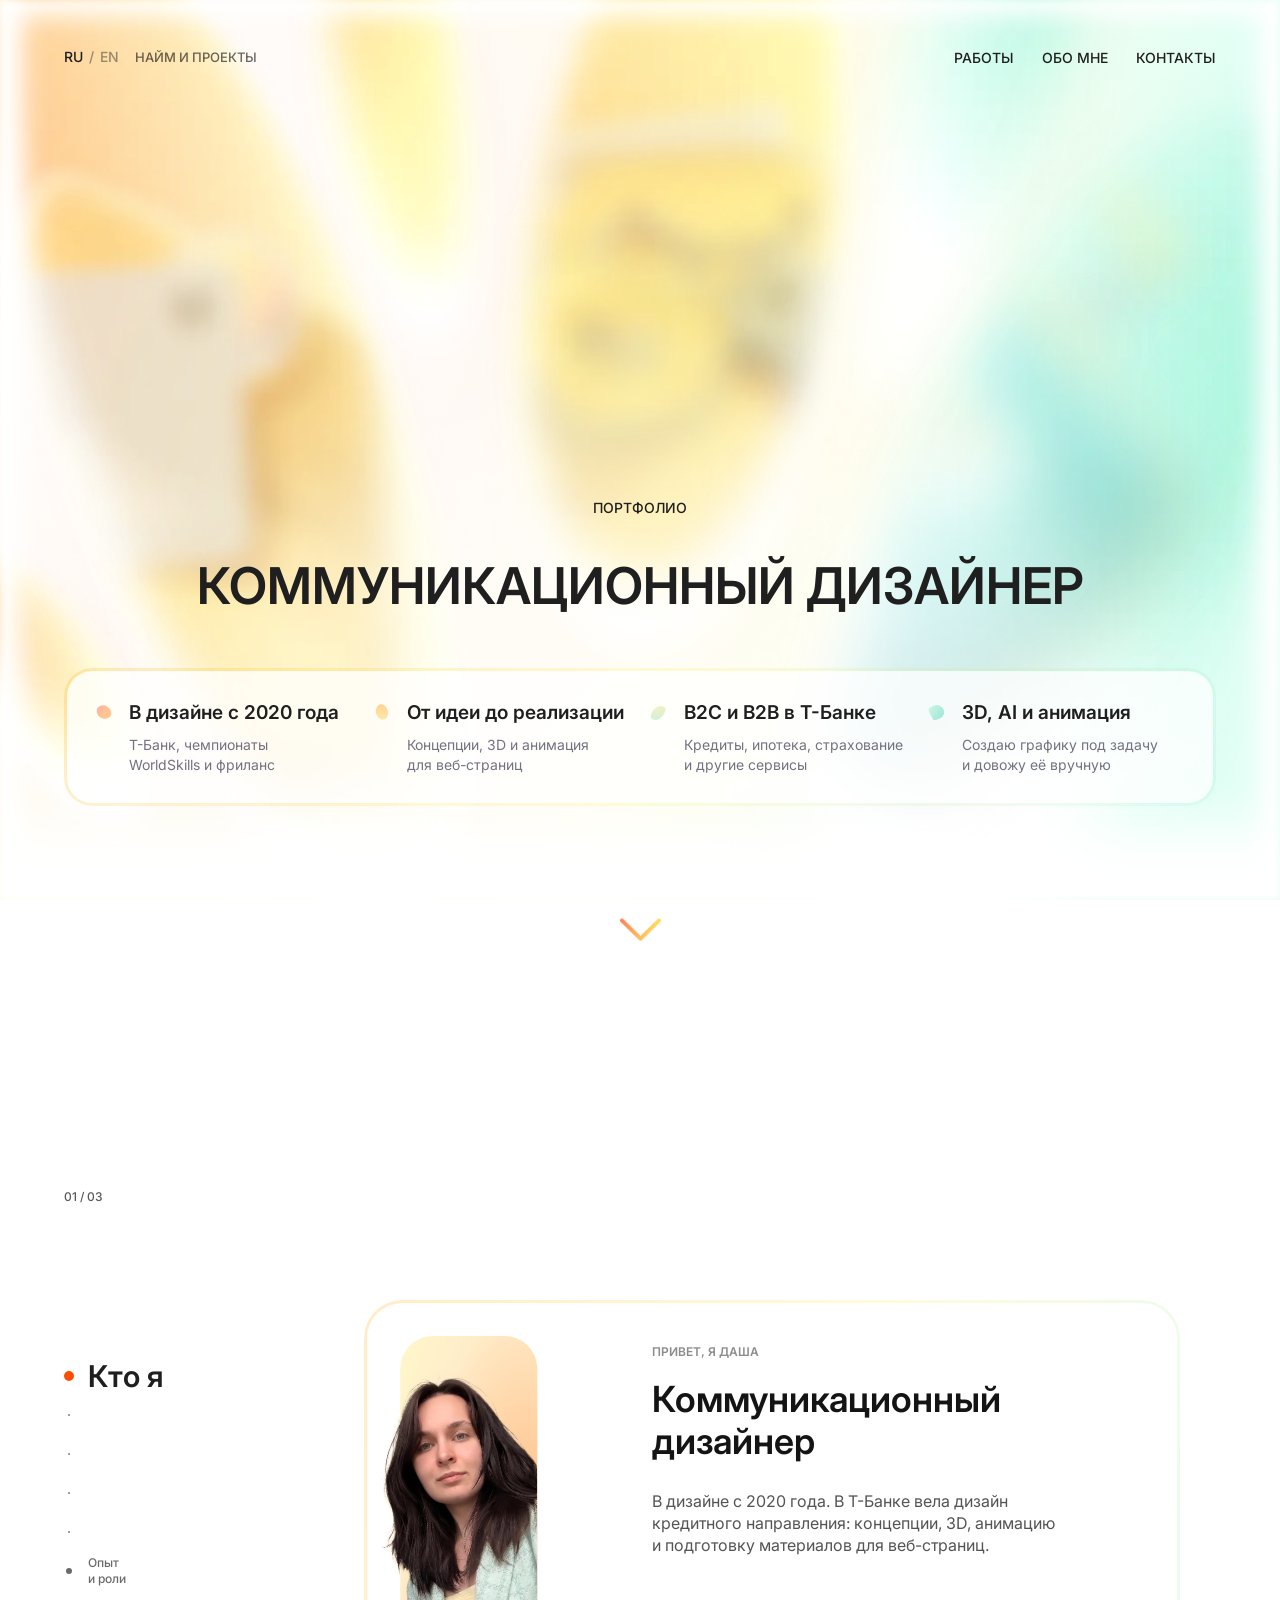
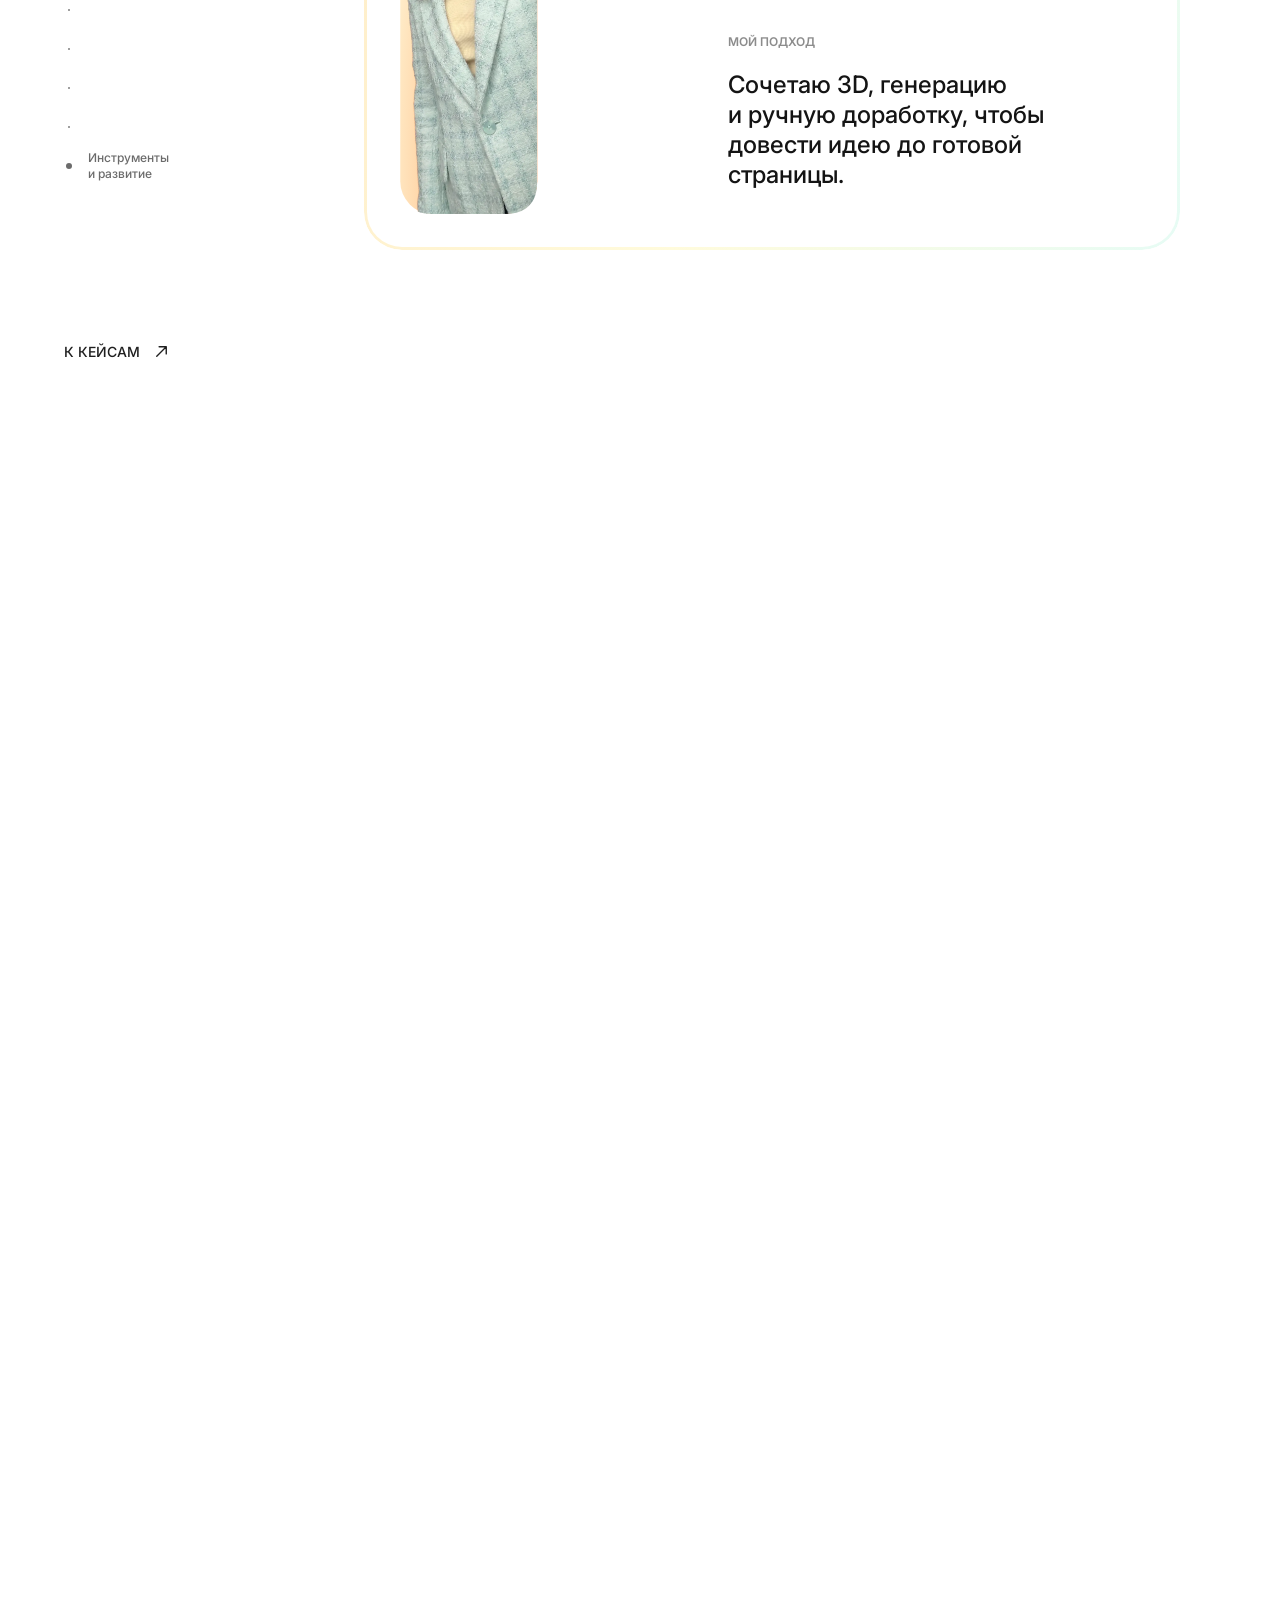
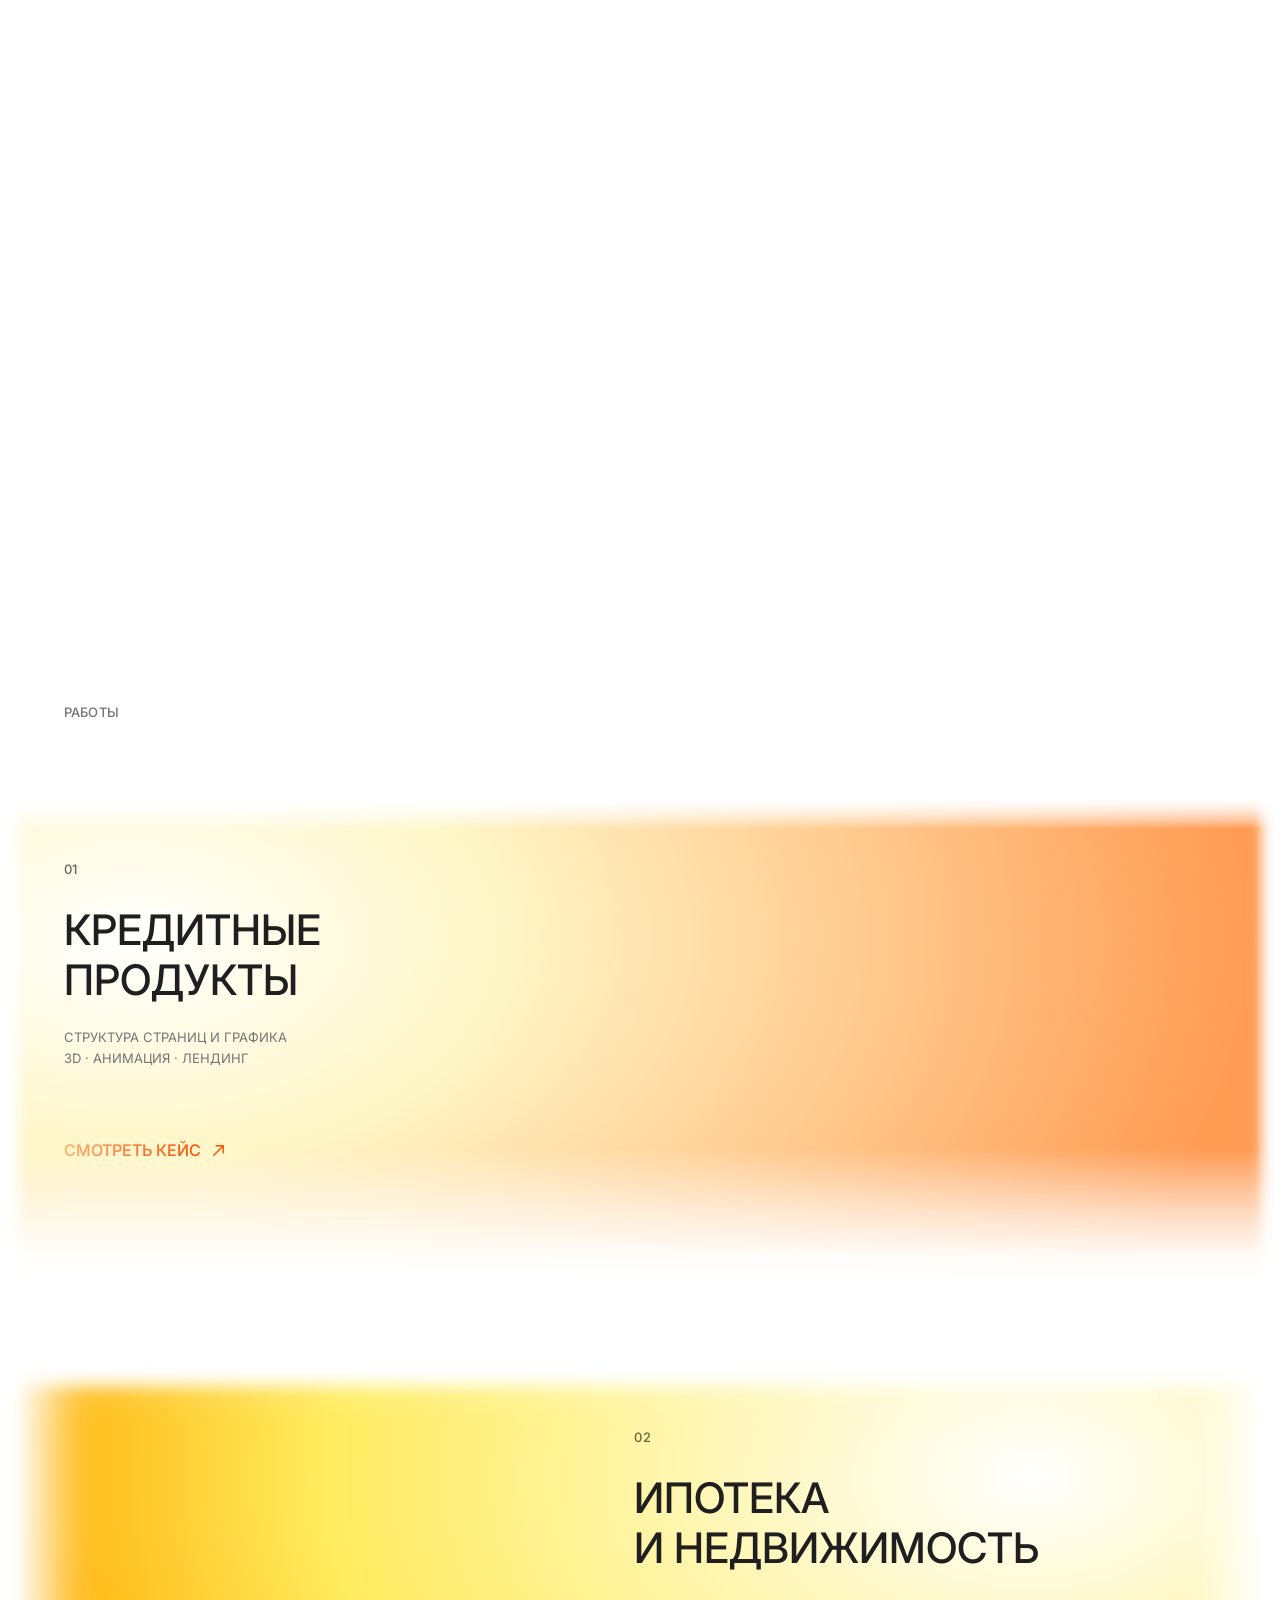
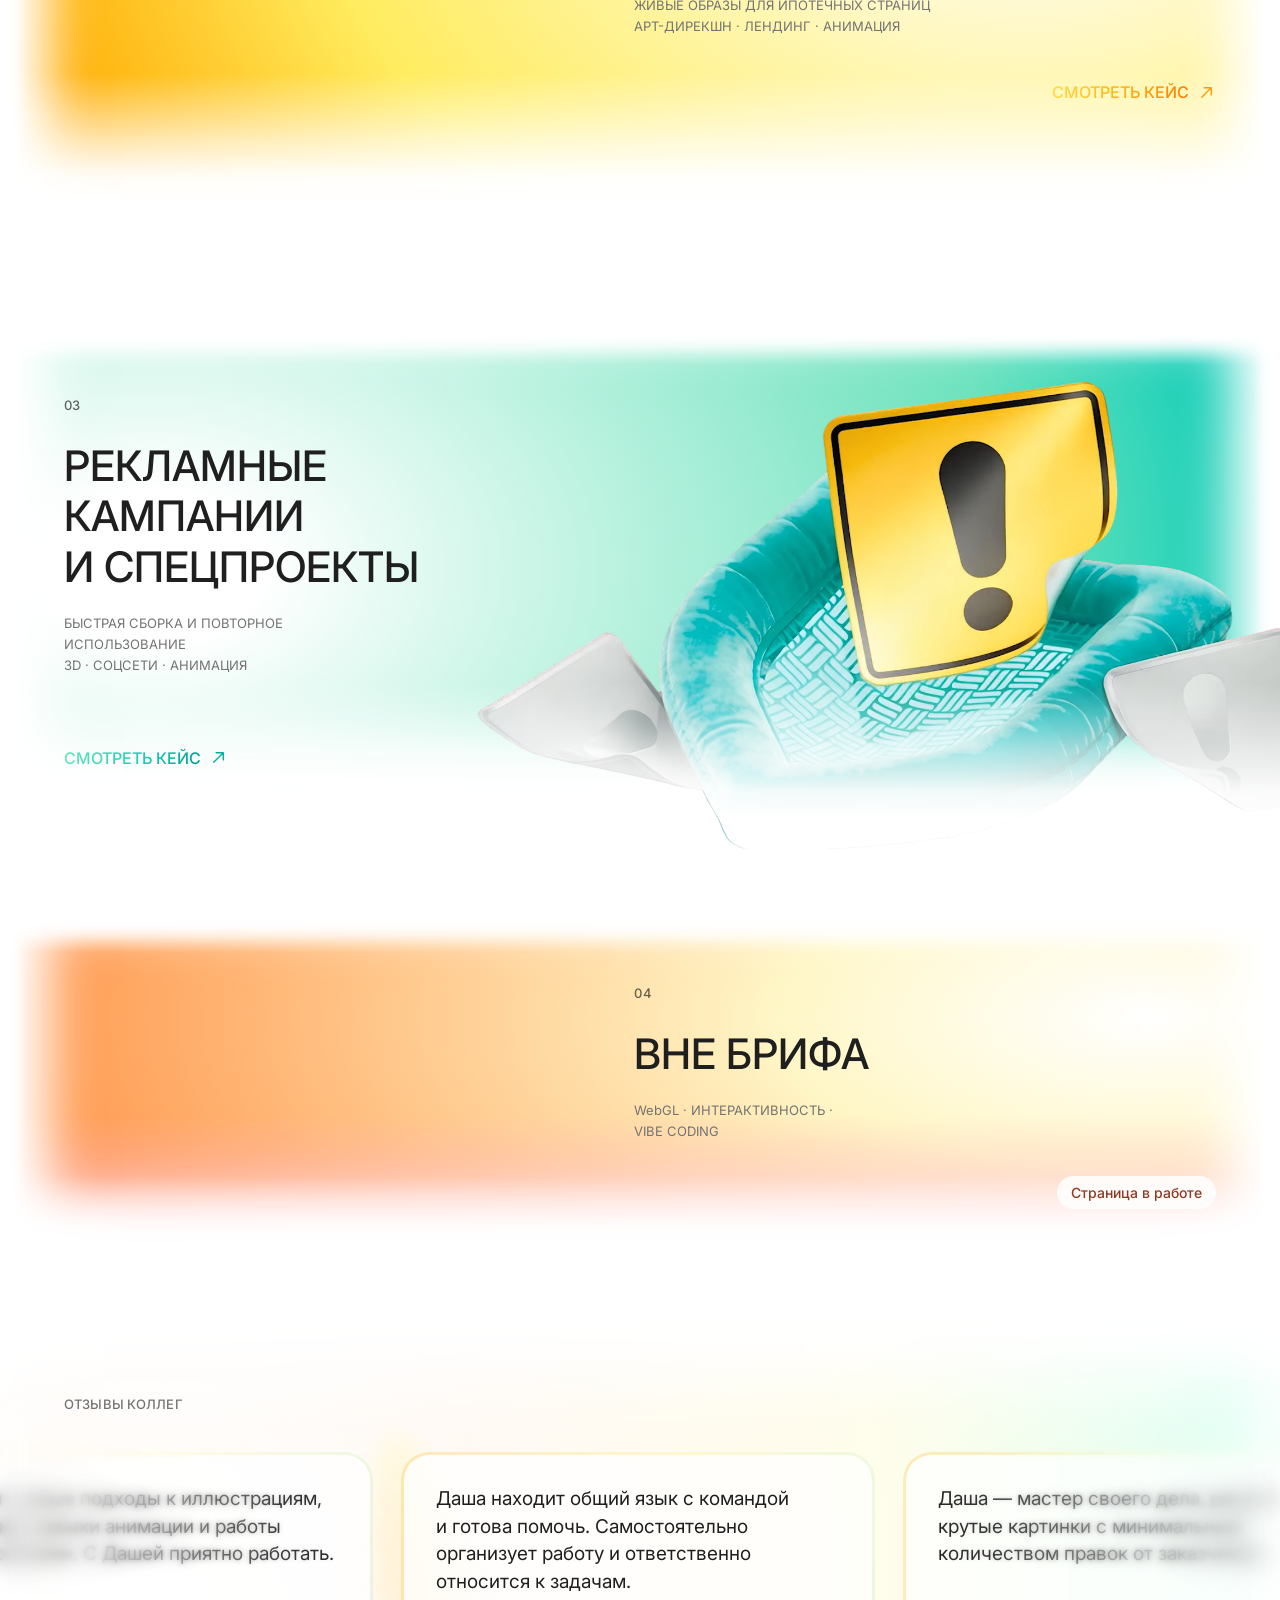
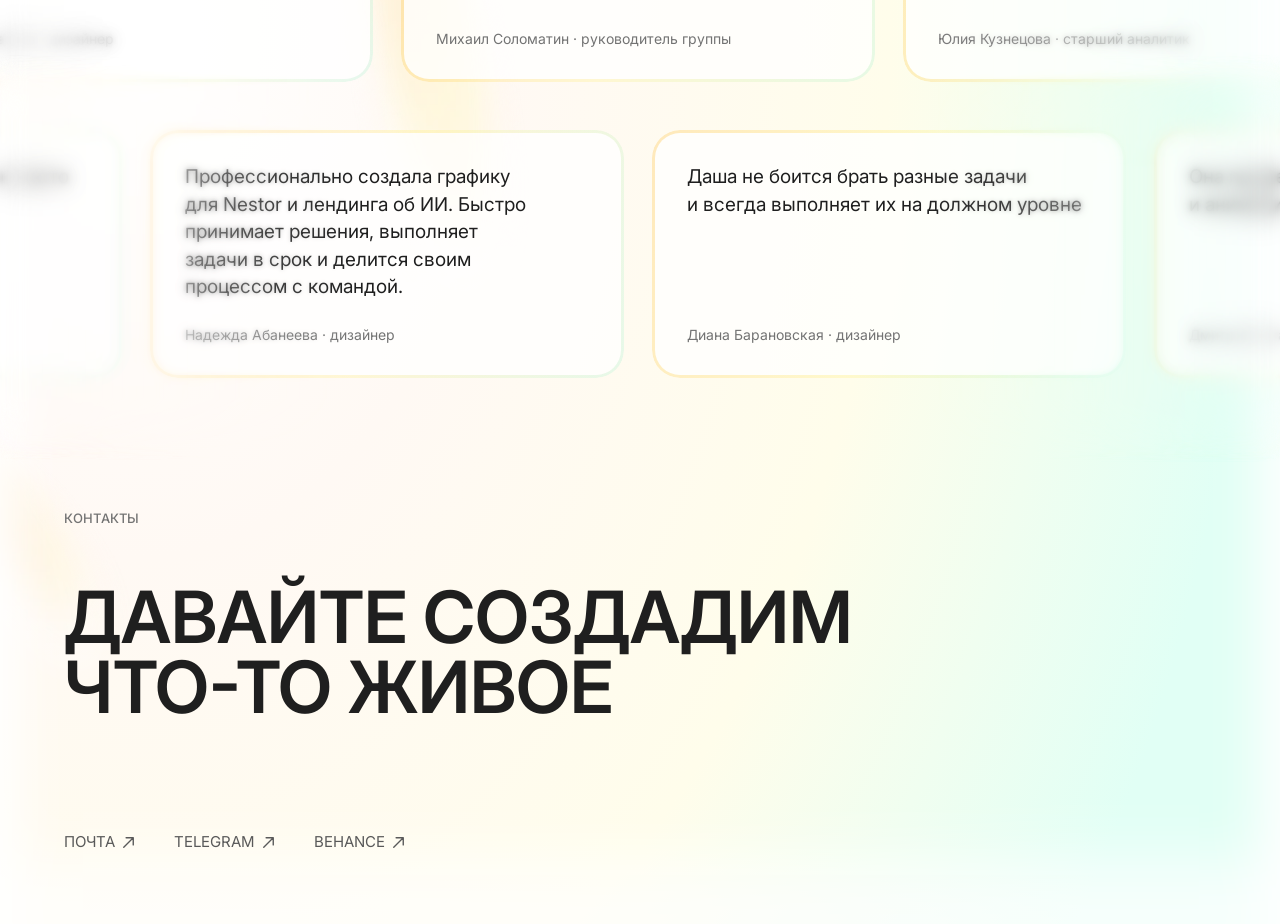
==== commit 69fcb215: "Start idle video downloads and recover first playback" ====
--- a/index.html
+++ b/index.html
@@ -420,7 +420,7 @@
   <script src="about-photo-mask.js?v=performance-1"></script>
   <script src="responsive.js?v=tools-drag-1"></script>
   <script src="safari-video.js?v=media-loading-1"></script>
-  <script src="script.js?v=case-images-2"></script>
+  <script src="script.js?v=video-recovery-3"></script>
   <script src="translations.js?v=jl-interactive-36"></script>
   <script src="language.js?v=ru-typography-2"></script>
 <script src="portal-masks.js?v=performance-1"></script><script src="portal-layout.js?v=performance-1"></script><script src="case-polish.js?v=comparison-smooth-2"></script><script src="usp-layout.js?v=1"></script><script src="footer-reviews.js?v=performance-1"></script><script src="tools-autoplay.js?v=tools-drag-1"></script><script src="scene-editor.js?v=7" defer></script></body>
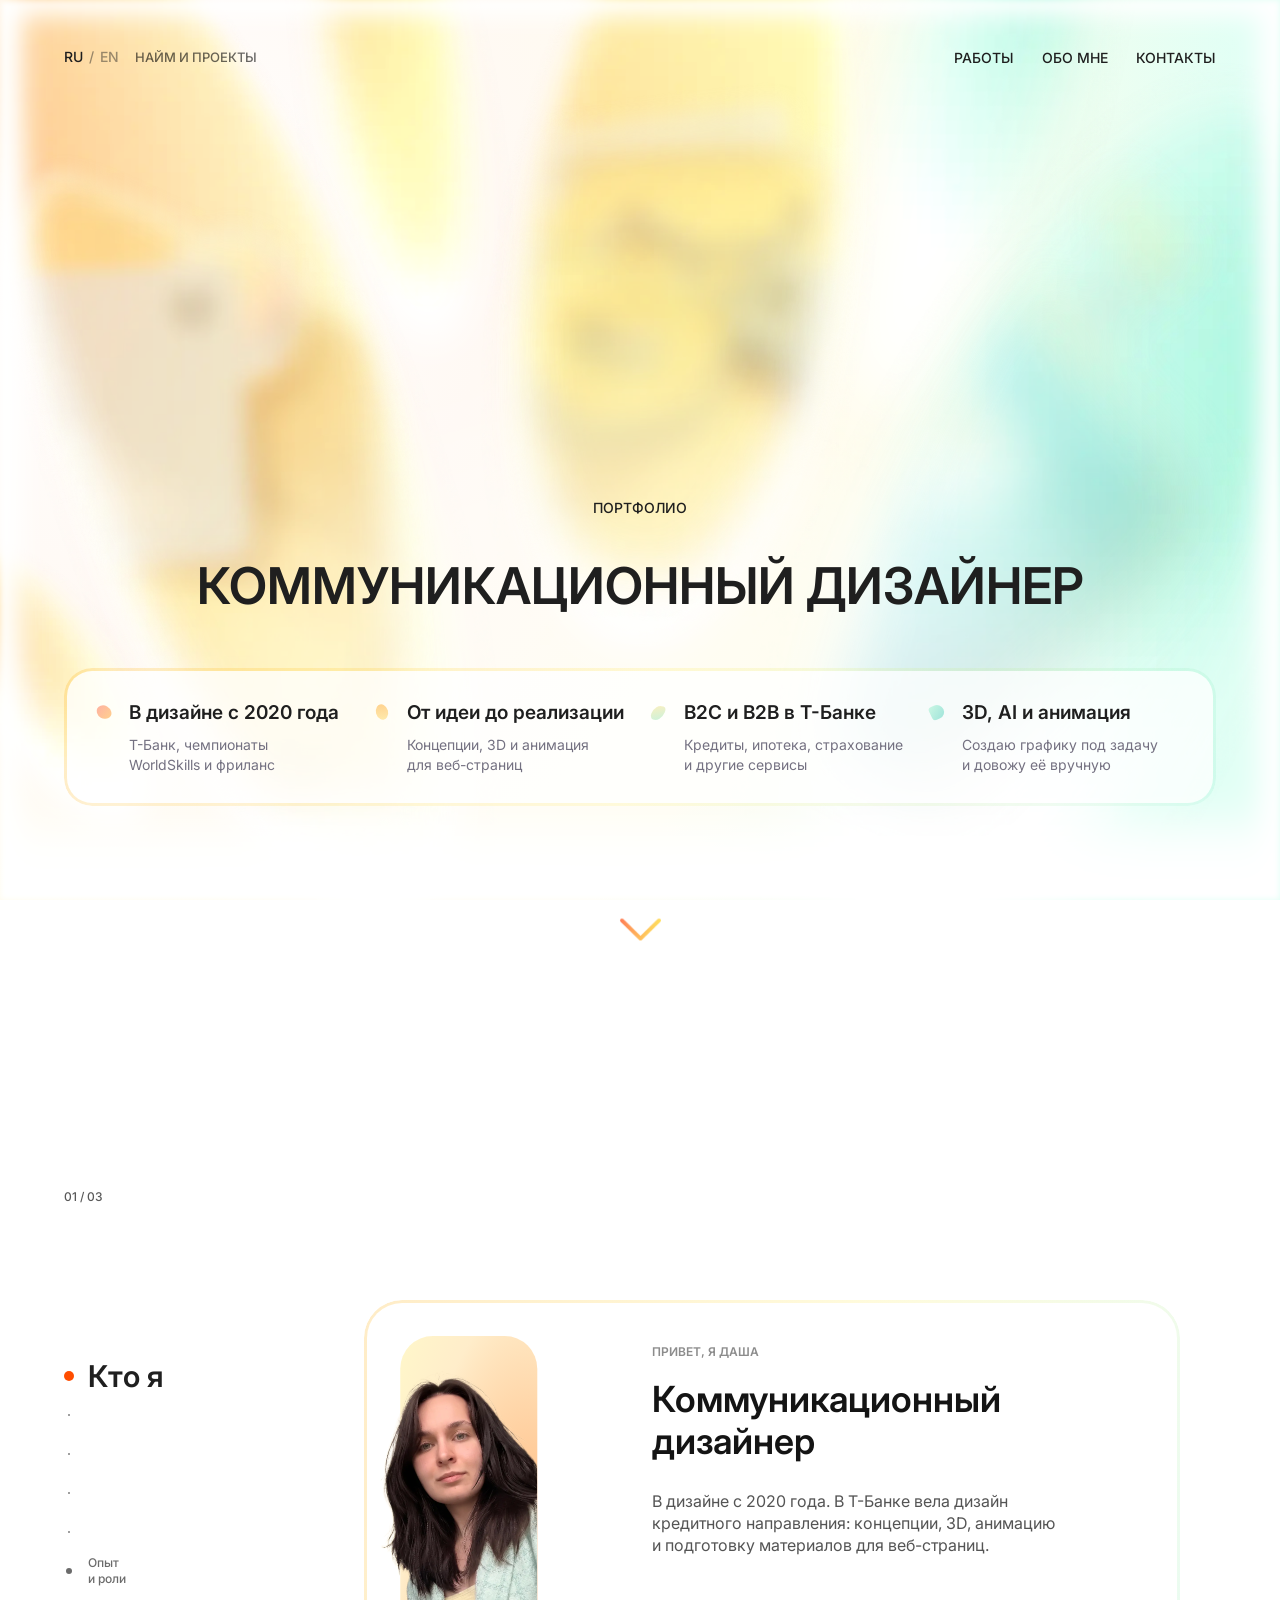
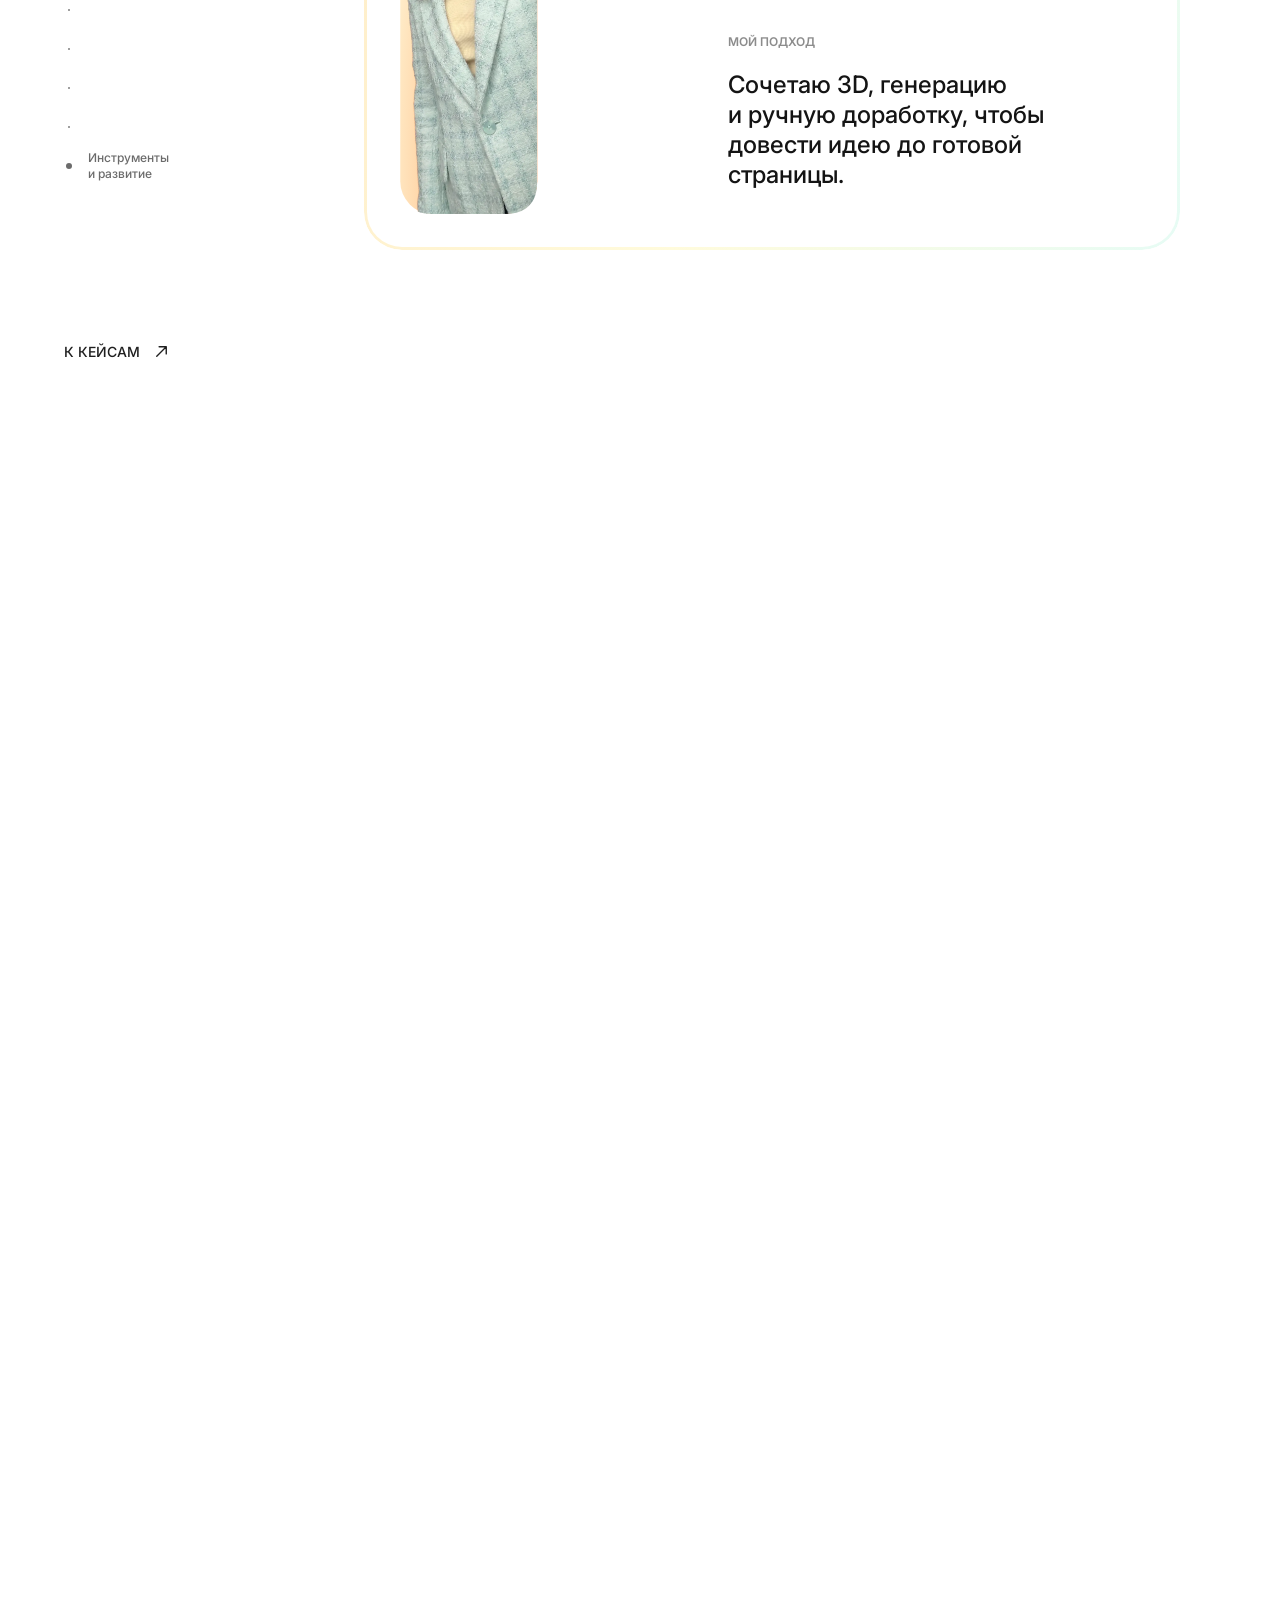
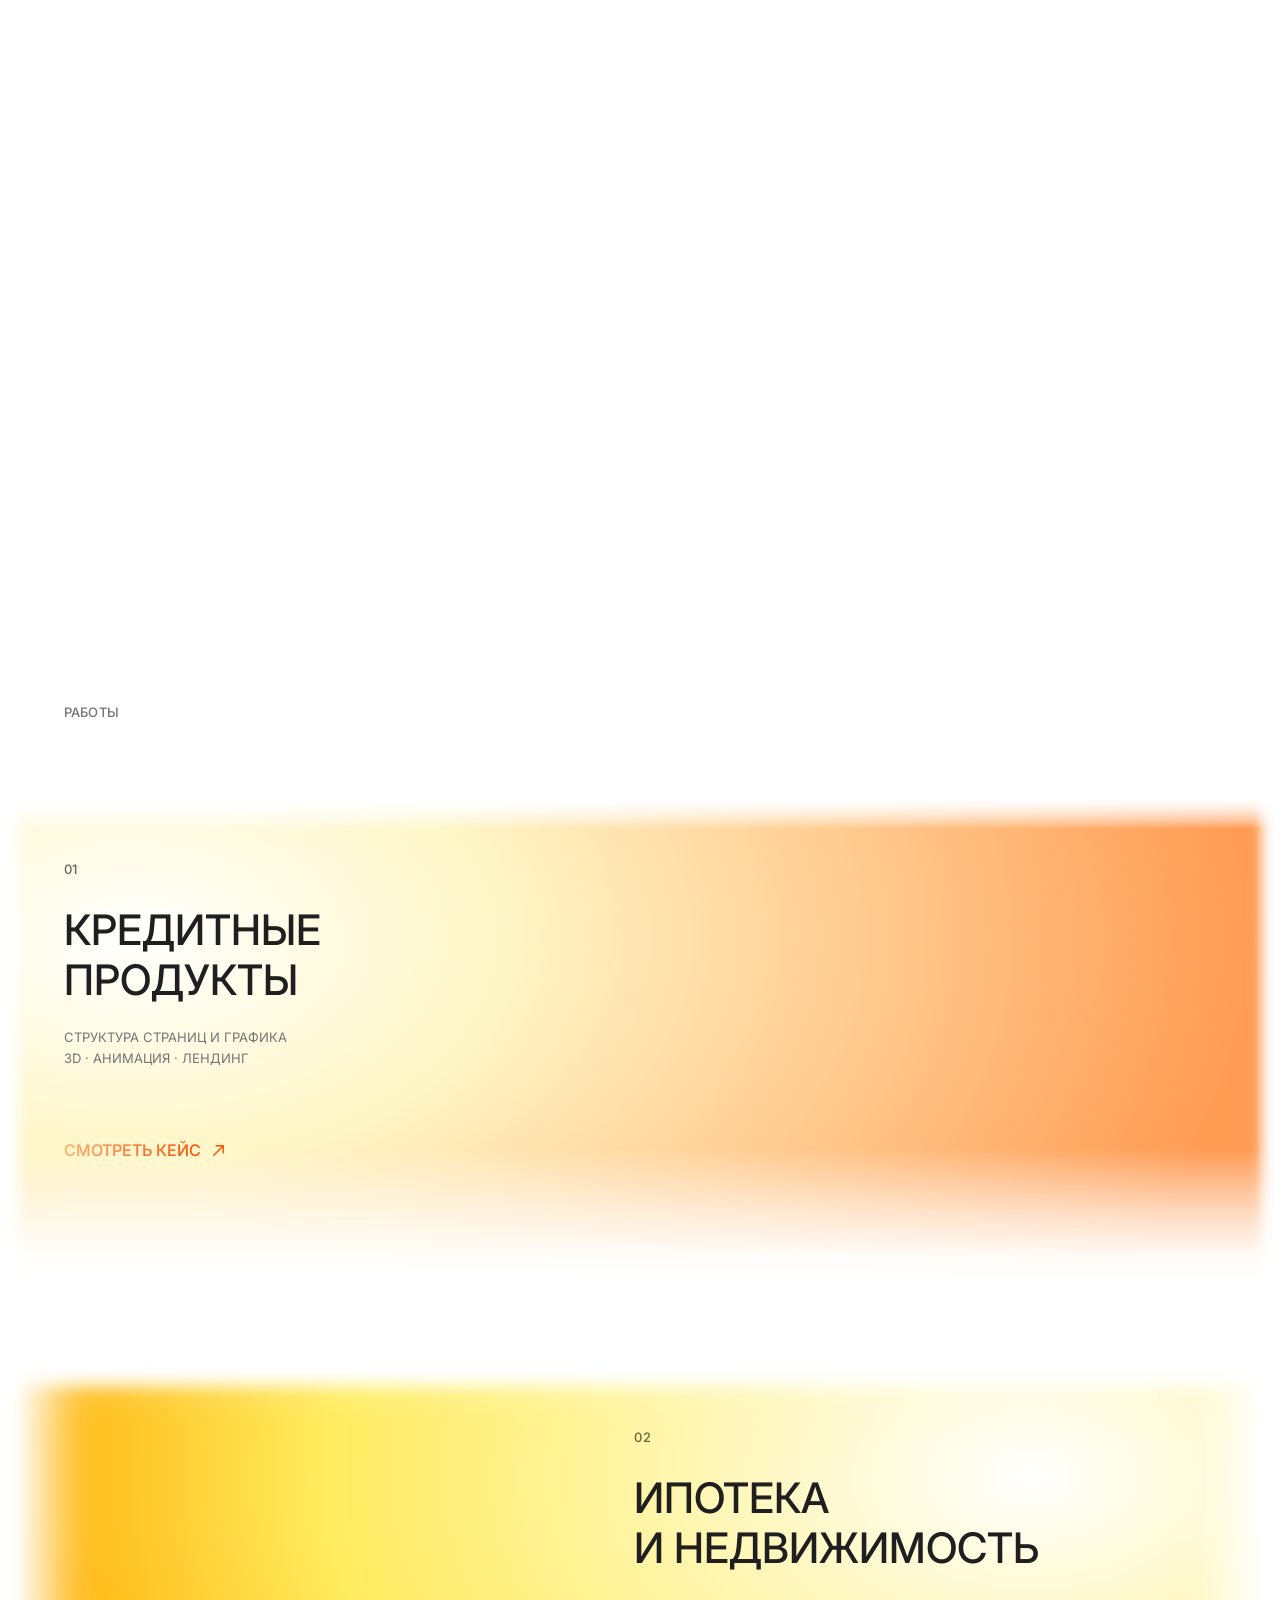
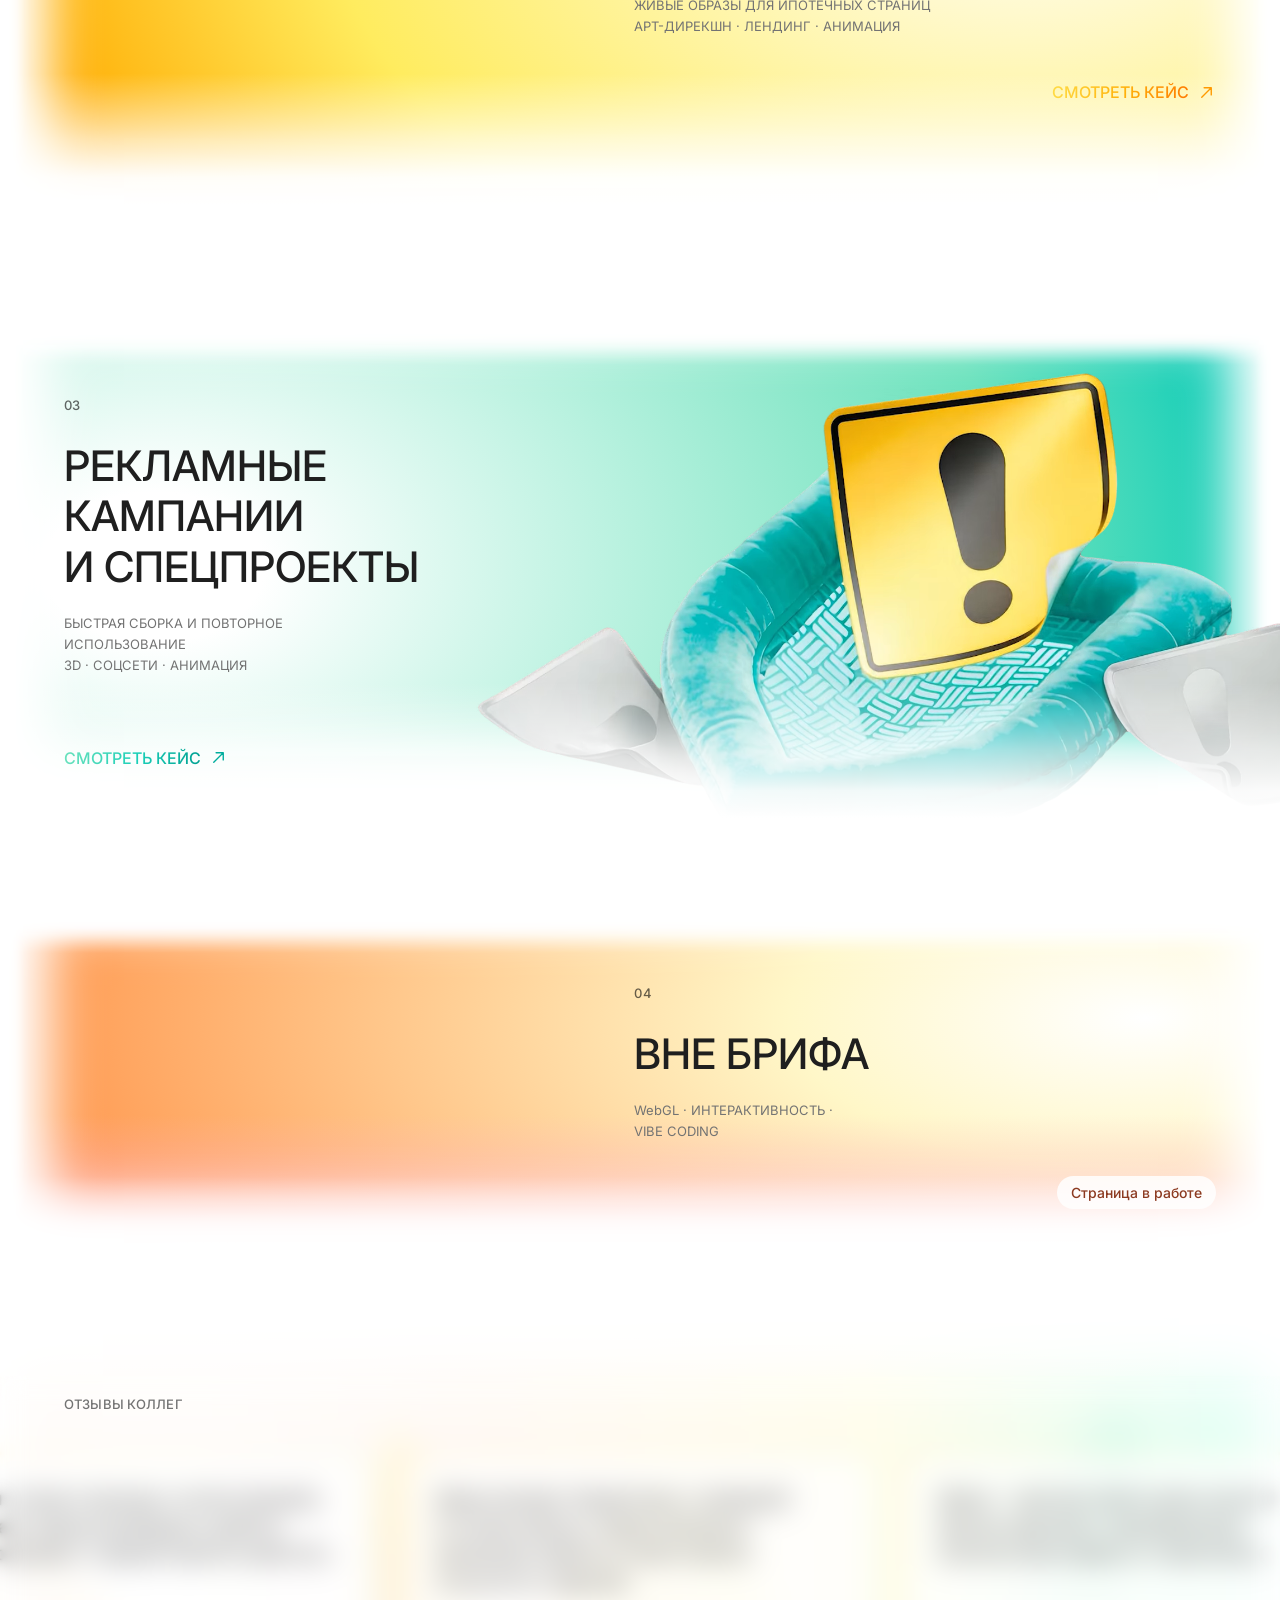
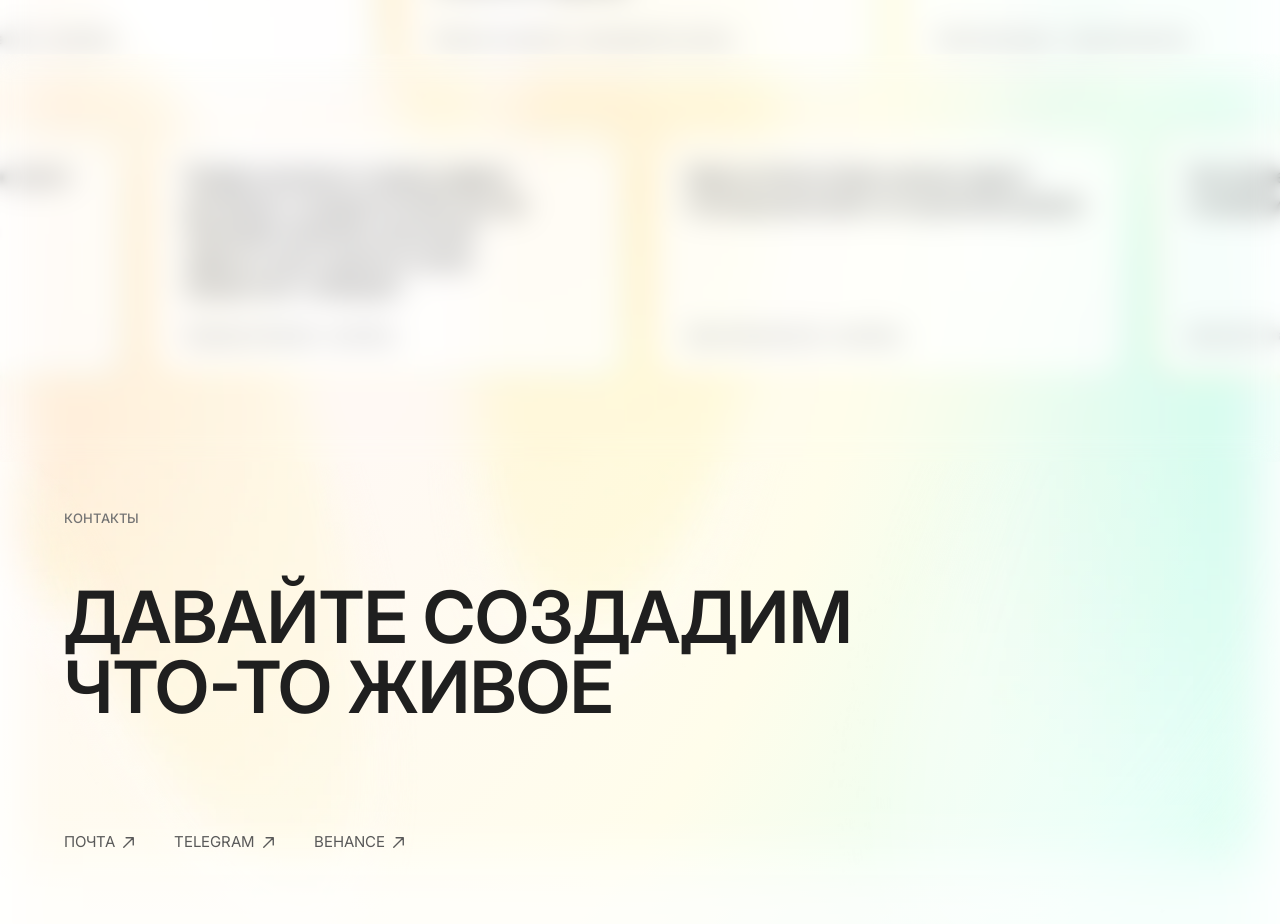
==== commit e32f6388: "Keep touch capture while swiping tools carousel" ====
--- a/index.html
+++ b/index.html
@@ -418,7 +418,7 @@
   </section>
 
   <script src="about-photo-mask.js?v=performance-1"></script>
-  <script src="responsive.js?v=tools-drag-1"></script>
+  <script src="responsive.js?v=touch-tools-2"></script>
   <script src="safari-video.js?v=media-loading-1"></script>
   <script src="script.js?v=video-recovery-3"></script>
   <script src="translations.js?v=jl-interactive-36"></script>
